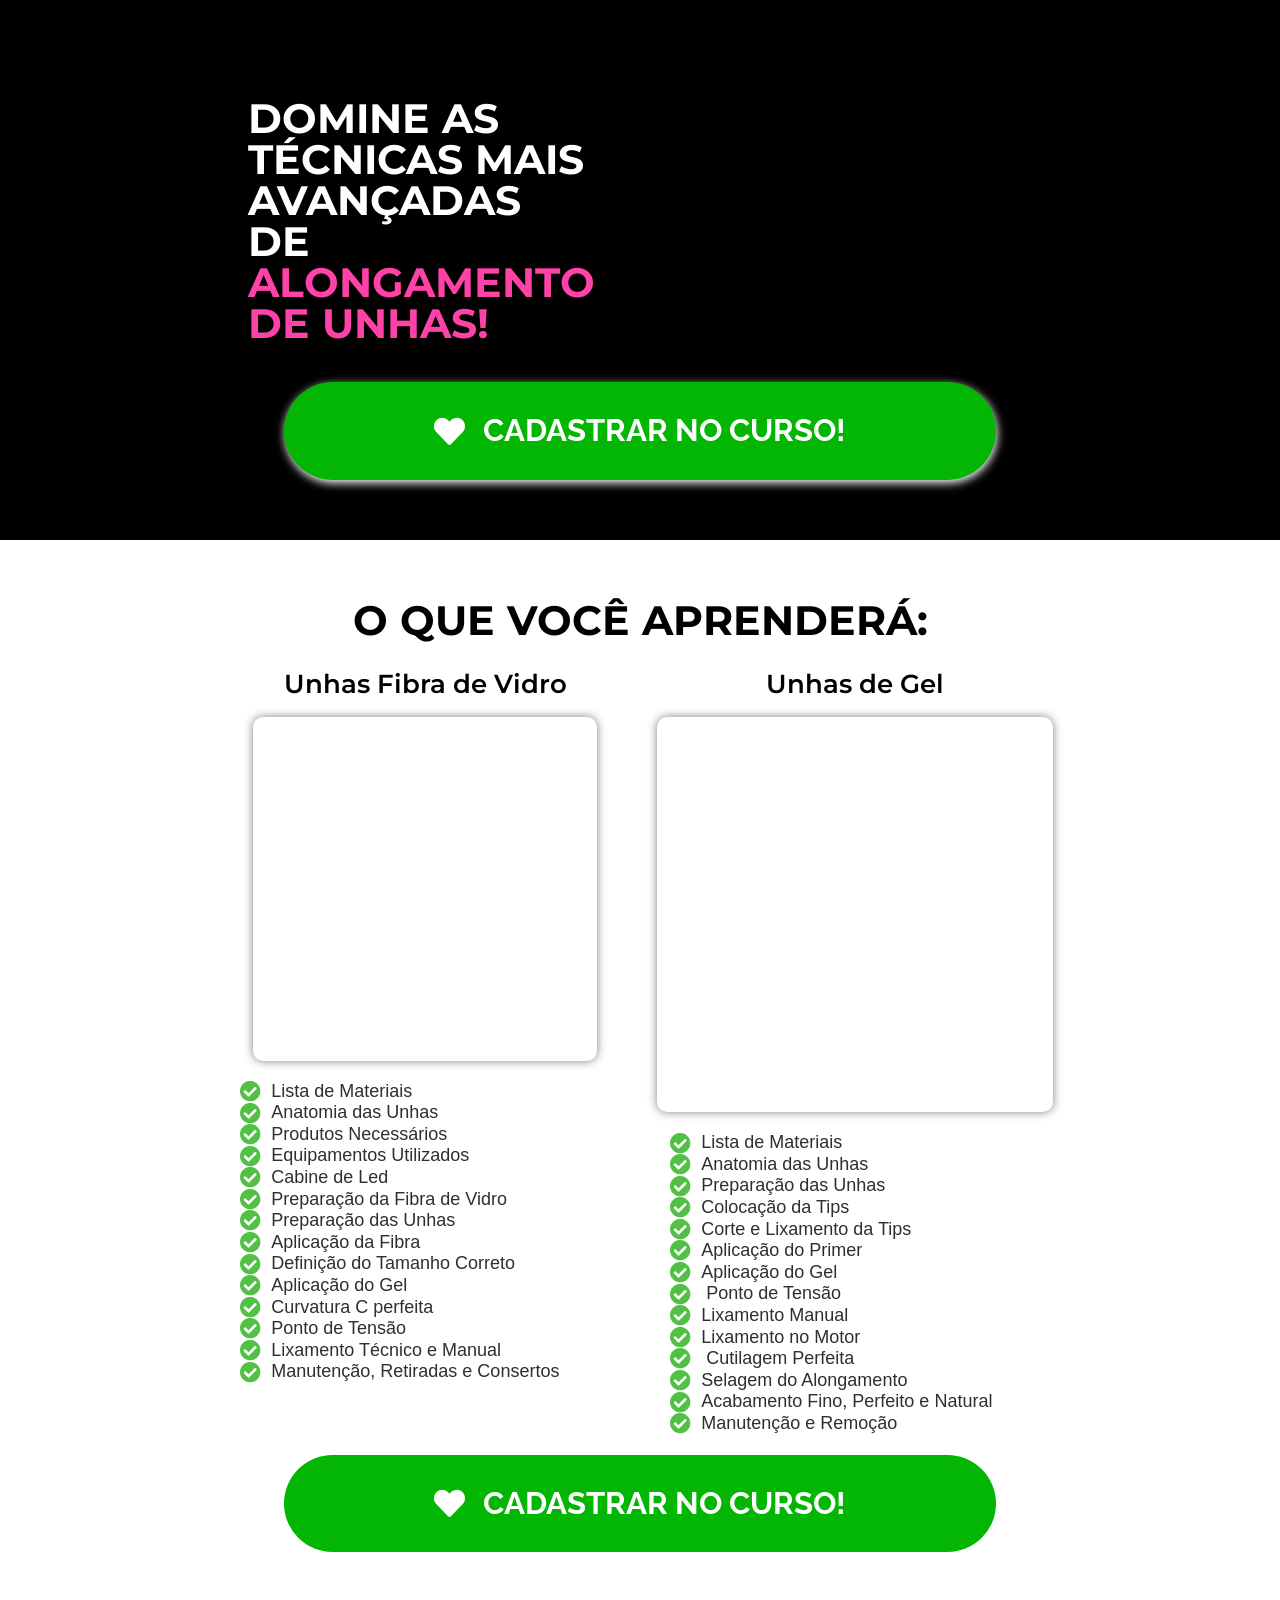
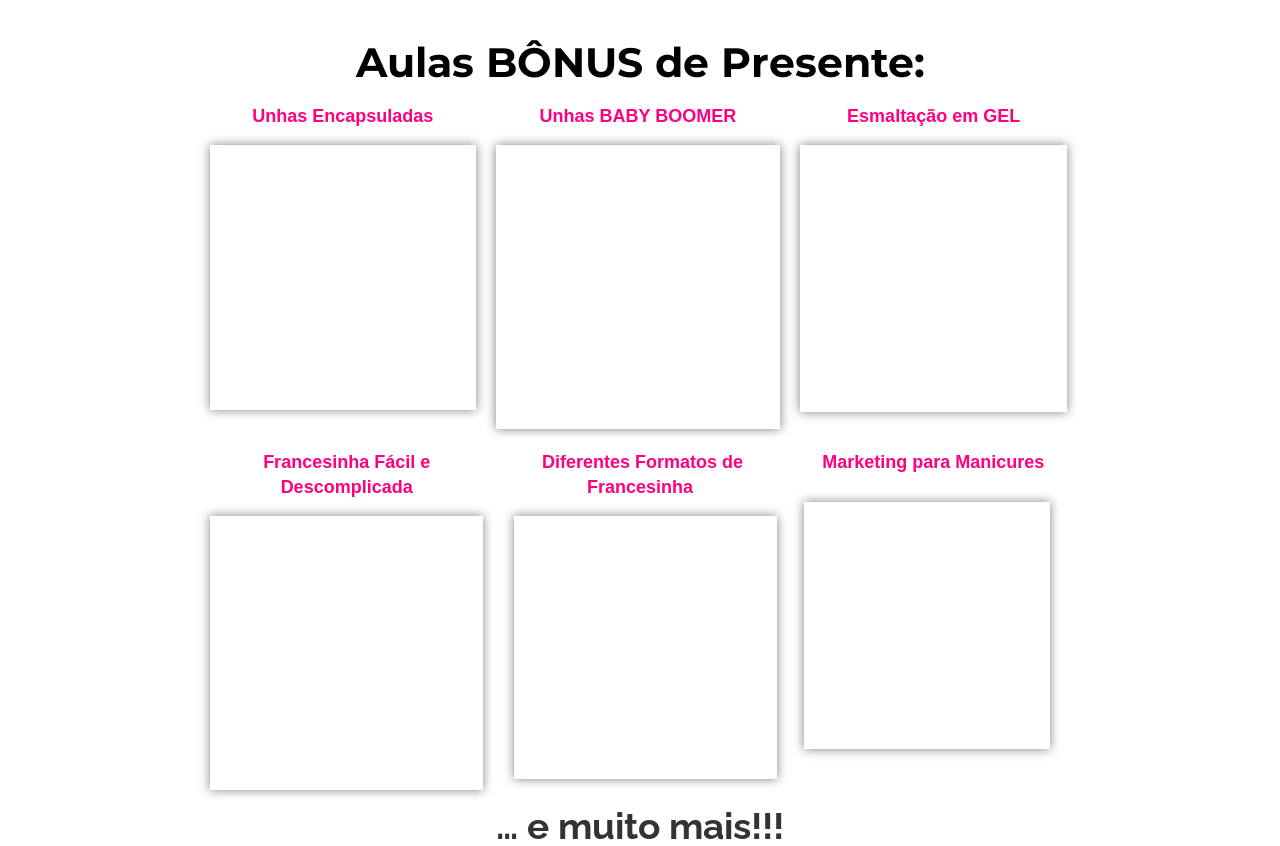
==== cursos/alongamento-combo/index.html @ f4fbb6a3 "js" ====
<!DOCTYPE html>
<html lang="pt-BR">

<!-- Mirrored from www.cursomanicure.com/alongamento-combo/?ref=H105423369K by HTTrack Website Copier/3.x [XR&CO'2014], Fri, 17 Apr 2026 16:38:50 GMT -->
<!-- Added by HTTrack --><meta http-equiv="content-type" content="text/html;charset=UTF-8" /><!-- /Added by HTTrack -->
<head>
<!-- Google tag (gtag.js) -->
<script async src="https://www.googletagmanager.com/gtag/js?id=G-93GPWY04SW"></script>
<script>
  window.dataLayer = window.dataLayer || [];
  function gtag(){dataLayer.push(arguments);}
  gtag('js', new Date());

  gtag('config', 'G-93GPWY04SW');
</script>

	<meta charset="UTF-8">
		<meta name='robots' content='index, follow, max-image-preview:large, max-snippet:-1, max-video-preview:-1' />
<meta name="viewport" content="width=device-width, initial-scale=1">
<meta name="generator" content="Total WordPress Theme 4.4.1" />
<meta http-equiv="X-UA-Compatible" content="IE=edge" />

	<!-- This site is optimized with the Yoast SEO plugin v26.6 - https://yoast.com/wordpress/plugins/seo/ -->
	<title>COMBO de Alongamentos [Gel + Fibra de Vidro]</title>
	<meta name="description" content="Aprenda como fazer alongamento de unhas em fibra de vidro e gel moldado passo a passo + bônus especiais. Curso com vagas!" />
	<link rel="canonical" href="index.html" />
	<meta property="og:locale" content="pt_BR" />
	<meta property="og:type" content="article" />
	<meta property="og:title" content="COMBO de Alongamentos [Gel + Fibra de Vidro]" />
	<meta property="og:description" content="Aprenda como fazer alongamento de unhas em fibra de vidro e gel moldado passo a passo + bônus especiais. Curso com vagas!" />
	<meta property="og:url" content="index.html" />
	<meta property="og:site_name" content="Curso Manicure" />
	<meta property="article:modified_time" content="2024-07-18T12:27:25+00:00" />
	<meta property="og:image" content="../wp-content/uploads/2024/07/melhor-alongamento-unhas-vidro.jpg" />
	<meta name="twitter:card" content="summary_large_image" />
	<meta name="twitter:label1" content="Est. tempo de leitura" />
	<meta name="twitter:data1" content="3 minutos" />
	<script type="application/ld+json" class="yoast-schema-graph">{"@context":"https://schema.org","@graph":[{"@type":"WebPage","@id":"https://www.cursomanicure.com/alongamento-combo/","url":"https://www.cursomanicure.com/alongamento-combo/","name":"COMBO de Alongamentos [Gel + Fibra de Vidro]","isPartOf":{"@id":"https://www.cursomanicure.com/#website"},"primaryImageOfPage":{"@id":"https://www.cursomanicure.com/alongamento-combo/#primaryimage"},"image":{"@id":"https://www.cursomanicure.com/alongamento-combo/#primaryimage"},"thumbnailUrl":"https:////www.cursomanicure.com/wp-content/uploads/2024/07/melhor-alongamento-unhas-vidro.jpg","datePublished":"2024-07-18T11:53:16+00:00","dateModified":"2024-07-18T12:27:25+00:00","description":"Aprenda como fazer alongamento de unhas em fibra de vidro e gel moldado passo a passo + bônus especiais. Curso com vagas!","breadcrumb":{"@id":"https://www.cursomanicure.com/alongamento-combo/#breadcrumb"},"inLanguage":"pt-BR","potentialAction":[{"@type":"ReadAction","target":["https://www.cursomanicure.com/alongamento-combo/"]}]},{"@type":"ImageObject","inLanguage":"pt-BR","@id":"https://www.cursomanicure.com/alongamento-combo/#primaryimage","url":"https://www.cursomanicure.com/wp-content/uploads/2024/07/melhor-alongamento-unhas-vidro.jpg","contentUrl":"https://www.cursomanicure.com/wp-content/uploads/2024/07/melhor-alongamento-unhas-vidro.jpg","width":618,"height":400},{"@type":"BreadcrumbList","@id":"https://www.cursomanicure.com/alongamento-combo/#breadcrumb","itemListElement":[{"@type":"ListItem","position":1,"name":"Início","item":"https://www.cursomanicure.com/"},{"@type":"ListItem","position":2,"name":"ALONGAMENTO-COMBO"}]},{"@type":"WebSite","@id":"https://www.cursomanicure.com/#website","url":"https://www.cursomanicure.com/","name":"Curso Manicure","description":"Melhor curso de manicure e pedicure","potentialAction":[{"@type":"SearchAction","target":{"@type":"EntryPoint","urlTemplate":"https://www.cursomanicure.com/?s={search_term_string}"},"query-input":{"@type":"PropertyValueSpecification","valueRequired":true,"valueName":"search_term_string"}}],"inLanguage":"pt-BR"}]}</script>
	<!-- / Yoast SEO plugin. -->


<link rel='dns-prefetch' href='https:////fonts.googleapis.com/' />
<link rel='dns-prefetch' href='https:////use.fontawesome.com/' />
<link rel="alternate" type="application/rss+xml" title="Feed para Curso Manicure &raquo;" href="https://www.cursomanicure.com/feed/" />
<link rel="alternate" type="application/rss+xml" title="Feed de comentários para Curso Manicure &raquo;" href="https://www.cursomanicure.com/comments/feed/" />
<link rel="alternate" title="oEmbed (JSON)" type="application/json+oembed" href="https://www.cursomanicure.com/wp-json/oembed/1.0/embed?url=https%3A%2F%2Fwww.cursomanicure.com%2Falongamento-combo%2F" />
<link rel="alternate" title="oEmbed (XML)" type="text/xml+oembed" href="https://www.cursomanicure.com/wp-json/oembed/1.0/embed?url=https%3A%2F%2Fwww.cursomanicure.com%2Falongamento-combo%2F&amp;format=xml" />
<style id='wp-img-auto-sizes-contain-inline-css' type='text/css'>
img:is([sizes=auto i],[sizes^="auto," i]){contain-intrinsic-size:3000px 1500px}
/*# sourceURL=wp-img-auto-sizes-contain-inline-css */
</style>
<link rel='stylesheet' id='js_composer_front-css' href='../wp-content/plugins/js_composer/assets/css/js_composer.min7661.css?ver=5.4.2' type='text/css' media='all' />
<style id='classic-theme-styles-inline-css' type='text/css'>
/*! This file is auto-generated */
.wp-block-button__link{color:#fff;background-color:#32373c;border-radius:9999px;box-shadow:none;text-decoration:none;padding:calc(.667em + 2px) calc(1.333em + 2px);font-size:1.125em}.wp-block-file__button{background:#32373c;color:#fff;text-decoration:none}
/*# sourceURL=/wp-includes/css/classic-themes.min.css */
</style>
<style id='global-styles-inline-css' type='text/css'>
:root{--wp--preset--aspect-ratio--square: 1;--wp--preset--aspect-ratio--4-3: 4/3;--wp--preset--aspect-ratio--3-4: 3/4;--wp--preset--aspect-ratio--3-2: 3/2;--wp--preset--aspect-ratio--2-3: 2/3;--wp--preset--aspect-ratio--16-9: 16/9;--wp--preset--aspect-ratio--9-16: 9/16;--wp--preset--color--black: #000000;--wp--preset--color--cyan-bluish-gray: #abb8c3;--wp--preset--color--white: #ffffff;--wp--preset--color--pale-pink: #f78da7;--wp--preset--color--vivid-red: #cf2e2e;--wp--preset--color--luminous-vivid-orange: #ff6900;--wp--preset--color--luminous-vivid-amber: #fcb900;--wp--preset--color--light-green-cyan: #7bdcb5;--wp--preset--color--vivid-green-cyan: #00d084;--wp--preset--color--pale-cyan-blue: #8ed1fc;--wp--preset--color--vivid-cyan-blue: #0693e3;--wp--preset--color--vivid-purple: #9b51e0;--wp--preset--gradient--vivid-cyan-blue-to-vivid-purple: linear-gradient(135deg,rgb(6,147,227) 0%,rgb(155,81,224) 100%);--wp--preset--gradient--light-green-cyan-to-vivid-green-cyan: linear-gradient(135deg,rgb(122,220,180) 0%,rgb(0,208,130) 100%);--wp--preset--gradient--luminous-vivid-amber-to-luminous-vivid-orange: linear-gradient(135deg,rgb(252,185,0) 0%,rgb(255,105,0) 100%);--wp--preset--gradient--luminous-vivid-orange-to-vivid-red: linear-gradient(135deg,rgb(255,105,0) 0%,rgb(207,46,46) 100%);--wp--preset--gradient--very-light-gray-to-cyan-bluish-gray: linear-gradient(135deg,rgb(238,238,238) 0%,rgb(169,184,195) 100%);--wp--preset--gradient--cool-to-warm-spectrum: linear-gradient(135deg,rgb(74,234,220) 0%,rgb(151,120,209) 20%,rgb(207,42,186) 40%,rgb(238,44,130) 60%,rgb(251,105,98) 80%,rgb(254,248,76) 100%);--wp--preset--gradient--blush-light-purple: linear-gradient(135deg,rgb(255,206,236) 0%,rgb(152,150,240) 100%);--wp--preset--gradient--blush-bordeaux: linear-gradient(135deg,rgb(254,205,165) 0%,rgb(254,45,45) 50%,rgb(107,0,62) 100%);--wp--preset--gradient--luminous-dusk: linear-gradient(135deg,rgb(255,203,112) 0%,rgb(199,81,192) 50%,rgb(65,88,208) 100%);--wp--preset--gradient--pale-ocean: linear-gradient(135deg,rgb(255,245,203) 0%,rgb(182,227,212) 50%,rgb(51,167,181) 100%);--wp--preset--gradient--electric-grass: linear-gradient(135deg,rgb(202,248,128) 0%,rgb(113,206,126) 100%);--wp--preset--gradient--midnight: linear-gradient(135deg,rgb(2,3,129) 0%,rgb(40,116,252) 100%);--wp--preset--font-size--small: 13px;--wp--preset--font-size--medium: 20px;--wp--preset--font-size--large: 36px;--wp--preset--font-size--x-large: 42px;--wp--preset--spacing--20: 0.44rem;--wp--preset--spacing--30: 0.67rem;--wp--preset--spacing--40: 1rem;--wp--preset--spacing--50: 1.5rem;--wp--preset--spacing--60: 2.25rem;--wp--preset--spacing--70: 3.38rem;--wp--preset--spacing--80: 5.06rem;--wp--preset--shadow--natural: 6px 6px 9px rgba(0, 0, 0, 0.2);--wp--preset--shadow--deep: 12px 12px 50px rgba(0, 0, 0, 0.4);--wp--preset--shadow--sharp: 6px 6px 0px rgba(0, 0, 0, 0.2);--wp--preset--shadow--outlined: 6px 6px 0px -3px rgb(255, 255, 255), 6px 6px rgb(0, 0, 0);--wp--preset--shadow--crisp: 6px 6px 0px rgb(0, 0, 0);}:where(.is-layout-flex){gap: 0.5em;}:where(.is-layout-grid){gap: 0.5em;}body .is-layout-flex{display: flex;}.is-layout-flex{flex-wrap: wrap;align-items: center;}.is-layout-flex > :is(*, div){margin: 0;}body .is-layout-grid{display: grid;}.is-layout-grid > :is(*, div){margin: 0;}:where(.wp-block-columns.is-layout-flex){gap: 2em;}:where(.wp-block-columns.is-layout-grid){gap: 2em;}:where(.wp-block-post-template.is-layout-flex){gap: 1.25em;}:where(.wp-block-post-template.is-layout-grid){gap: 1.25em;}.has-black-color{color: var(--wp--preset--color--black) !important;}.has-cyan-bluish-gray-color{color: var(--wp--preset--color--cyan-bluish-gray) !important;}.has-white-color{color: var(--wp--preset--color--white) !important;}.has-pale-pink-color{color: var(--wp--preset--color--pale-pink) !important;}.has-vivid-red-color{color: var(--wp--preset--color--vivid-red) !important;}.has-luminous-vivid-orange-color{color: var(--wp--preset--color--luminous-vivid-orange) !important;}.has-luminous-vivid-amber-color{color: var(--wp--preset--color--luminous-vivid-amber) !important;}.has-light-green-cyan-color{color: var(--wp--preset--color--light-green-cyan) !important;}.has-vivid-green-cyan-color{color: var(--wp--preset--color--vivid-green-cyan) !important;}.has-pale-cyan-blue-color{color: var(--wp--preset--color--pale-cyan-blue) !important;}.has-vivid-cyan-blue-color{color: var(--wp--preset--color--vivid-cyan-blue) !important;}.has-vivid-purple-color{color: var(--wp--preset--color--vivid-purple) !important;}.has-black-background-color{background-color: var(--wp--preset--color--black) !important;}.has-cyan-bluish-gray-background-color{background-color: var(--wp--preset--color--cyan-bluish-gray) !important;}.has-white-background-color{background-color: var(--wp--preset--color--white) !important;}.has-pale-pink-background-color{background-color: var(--wp--preset--color--pale-pink) !important;}.has-vivid-red-background-color{background-color: var(--wp--preset--color--vivid-red) !important;}.has-luminous-vivid-orange-background-color{background-color: var(--wp--preset--color--luminous-vivid-orange) !important;}.has-luminous-vivid-amber-background-color{background-color: var(--wp--preset--color--luminous-vivid-amber) !important;}.has-light-green-cyan-background-color{background-color: var(--wp--preset--color--light-green-cyan) !important;}.has-vivid-green-cyan-background-color{background-color: var(--wp--preset--color--vivid-green-cyan) !important;}.has-pale-cyan-blue-background-color{background-color: var(--wp--preset--color--pale-cyan-blue) !important;}.has-vivid-cyan-blue-background-color{background-color: var(--wp--preset--color--vivid-cyan-blue) !important;}.has-vivid-purple-background-color{background-color: var(--wp--preset--color--vivid-purple) !important;}.has-black-border-color{border-color: var(--wp--preset--color--black) !important;}.has-cyan-bluish-gray-border-color{border-color: var(--wp--preset--color--cyan-bluish-gray) !important;}.has-white-border-color{border-color: var(--wp--preset--color--white) !important;}.has-pale-pink-border-color{border-color: var(--wp--preset--color--pale-pink) !important;}.has-vivid-red-border-color{border-color: var(--wp--preset--color--vivid-red) !important;}.has-luminous-vivid-orange-border-color{border-color: var(--wp--preset--color--luminous-vivid-orange) !important;}.has-luminous-vivid-amber-border-color{border-color: var(--wp--preset--color--luminous-vivid-amber) !important;}.has-light-green-cyan-border-color{border-color: var(--wp--preset--color--light-green-cyan) !important;}.has-vivid-green-cyan-border-color{border-color: var(--wp--preset--color--vivid-green-cyan) !important;}.has-pale-cyan-blue-border-color{border-color: var(--wp--preset--color--pale-cyan-blue) !important;}.has-vivid-cyan-blue-border-color{border-color: var(--wp--preset--color--vivid-cyan-blue) !important;}.has-vivid-purple-border-color{border-color: var(--wp--preset--color--vivid-purple) !important;}.has-vivid-cyan-blue-to-vivid-purple-gradient-background{background: var(--wp--preset--gradient--vivid-cyan-blue-to-vivid-purple) !important;}.has-light-green-cyan-to-vivid-green-cyan-gradient-background{background: var(--wp--preset--gradient--light-green-cyan-to-vivid-green-cyan) !important;}.has-luminous-vivid-amber-to-luminous-vivid-orange-gradient-background{background: var(--wp--preset--gradient--luminous-vivid-amber-to-luminous-vivid-orange) !important;}.has-luminous-vivid-orange-to-vivid-red-gradient-background{background: var(--wp--preset--gradient--luminous-vivid-orange-to-vivid-red) !important;}.has-very-light-gray-to-cyan-bluish-gray-gradient-background{background: var(--wp--preset--gradient--very-light-gray-to-cyan-bluish-gray) !important;}.has-cool-to-warm-spectrum-gradient-background{background: var(--wp--preset--gradient--cool-to-warm-spectrum) !important;}.has-blush-light-purple-gradient-background{background: var(--wp--preset--gradient--blush-light-purple) !important;}.has-blush-bordeaux-gradient-background{background: var(--wp--preset--gradient--blush-bordeaux) !important;}.has-luminous-dusk-gradient-background{background: var(--wp--preset--gradient--luminous-dusk) !important;}.has-pale-ocean-gradient-background{background: var(--wp--preset--gradient--pale-ocean) !important;}.has-electric-grass-gradient-background{background: var(--wp--preset--gradient--electric-grass) !important;}.has-midnight-gradient-background{background: var(--wp--preset--gradient--midnight) !important;}.has-small-font-size{font-size: var(--wp--preset--font-size--small) !important;}.has-medium-font-size{font-size: var(--wp--preset--font-size--medium) !important;}.has-large-font-size{font-size: var(--wp--preset--font-size--large) !important;}.has-x-large-font-size{font-size: var(--wp--preset--font-size--x-large) !important;}
:where(.wp-block-post-template.is-layout-flex){gap: 1.25em;}:where(.wp-block-post-template.is-layout-grid){gap: 1.25em;}
:where(.wp-block-term-template.is-layout-flex){gap: 1.25em;}:where(.wp-block-term-template.is-layout-grid){gap: 1.25em;}
:where(.wp-block-columns.is-layout-flex){gap: 2em;}:where(.wp-block-columns.is-layout-grid){gap: 2em;}
:root :where(.wp-block-pullquote){font-size: 1.5em;line-height: 1.6;}
/*# sourceURL=global-styles-inline-css */
</style>
<link rel='stylesheet' id='wpex-style-css' href='../wp-content/themes/Total/stylea94e.css?ver=4.4.1' type='text/css' media='all' />
<link rel='stylesheet' id='wpex-google-font-open-sans-css' href='https:////fonts.googleapis.com/css?family=Open+Sans%3A100%2C200%2C300%2C400%2C500%2C600%2C700%2C800%2C900%2C100i%2C200i%2C300i%2C400i%2C500i%2C600i%2C700i%2C800i%2C900i&amp;subset=latin&amp;ver=6.9.4' type='text/css' media='all' />
<link rel='stylesheet' id='wpex-google-font-raleway-css' href='https:////fonts.googleapis.com/css?family=Raleway%3A100%2C200%2C300%2C400%2C500%2C600%2C700%2C800%2C900%2C100i%2C200i%2C300i%2C400i%2C500i%2C600i%2C700i%2C800i%2C900i&amp;subset=latin&amp;ver=6.9.4' type='text/css' media='all' />
<link rel='stylesheet' id='wpex-google-font-montserrat-css' href='https:////fonts.googleapis.com/css?family=Montserrat%3A100%2C200%2C300%2C400%2C500%2C600%2C700%2C800%2C900%2C100i%2C200i%2C300i%2C400i%2C500i%2C600i%2C700i%2C800i%2C900i&amp;subset=latin&amp;ver=6.9.4' type='text/css' media='all' />
<link rel='stylesheet' id='wpex-visual-composer-css' href='../wp-content/themes/Total/assets/css/wpex-visual-composera94e.css?ver=4.4.1' type='text/css' media='all' />
<link rel='stylesheet' id='wpex-visual-composer-extend-css' href='../wp-content/themes/Total/assets/css/wpex-visual-composer-extenda94e.css?ver=4.4.1' type='text/css' media='all' />
<link rel='stylesheet' id='elementor-icons-css' href='../wp-content/plugins/elementor/assets/lib/eicons/css/elementor-icons.min5e22.css?ver=5.45.0' type='text/css' media='all' />
<link rel='stylesheet' id='elementor-frontend-css' href='../wp-content/plugins/elementor/assets/css/frontend.min1504.css?ver=3.34.1' type='text/css' media='all' />
<style id='elementor-frontend-inline-css' type='text/css'>
@-webkit-keyframes ha_fadeIn{0%{opacity:0}to{opacity:1}}@keyframes ha_fadeIn{0%{opacity:0}to{opacity:1}}@-webkit-keyframes ha_zoomIn{0%{opacity:0;-webkit-transform:scale3d(.3,.3,.3);transform:scale3d(.3,.3,.3)}50%{opacity:1}}@keyframes ha_zoomIn{0%{opacity:0;-webkit-transform:scale3d(.3,.3,.3);transform:scale3d(.3,.3,.3)}50%{opacity:1}}@-webkit-keyframes ha_rollIn{0%{opacity:0;-webkit-transform:translate3d(-100%,0,0) rotate3d(0,0,1,-120deg);transform:translate3d(-100%,0,0) rotate3d(0,0,1,-120deg)}to{opacity:1}}@keyframes ha_rollIn{0%{opacity:0;-webkit-transform:translate3d(-100%,0,0) rotate3d(0,0,1,-120deg);transform:translate3d(-100%,0,0) rotate3d(0,0,1,-120deg)}to{opacity:1}}@-webkit-keyframes ha_bounce{0%,20%,53%,to{-webkit-animation-timing-function:cubic-bezier(.215,.61,.355,1);animation-timing-function:cubic-bezier(.215,.61,.355,1)}40%,43%{-webkit-transform:translate3d(0,-30px,0) scaleY(1.1);transform:translate3d(0,-30px,0) scaleY(1.1);-webkit-animation-timing-function:cubic-bezier(.755,.05,.855,.06);animation-timing-function:cubic-bezier(.755,.05,.855,.06)}70%{-webkit-transform:translate3d(0,-15px,0) scaleY(1.05);transform:translate3d(0,-15px,0) scaleY(1.05);-webkit-animation-timing-function:cubic-bezier(.755,.05,.855,.06);animation-timing-function:cubic-bezier(.755,.05,.855,.06)}80%{-webkit-transition-timing-function:cubic-bezier(.215,.61,.355,1);transition-timing-function:cubic-bezier(.215,.61,.355,1);-webkit-transform:translate3d(0,0,0) scaleY(.95);transform:translate3d(0,0,0) scaleY(.95)}90%{-webkit-transform:translate3d(0,-4px,0) scaleY(1.02);transform:translate3d(0,-4px,0) scaleY(1.02)}}@keyframes ha_bounce{0%,20%,53%,to{-webkit-animation-timing-function:cubic-bezier(.215,.61,.355,1);animation-timing-function:cubic-bezier(.215,.61,.355,1)}40%,43%{-webkit-transform:translate3d(0,-30px,0) scaleY(1.1);transform:translate3d(0,-30px,0) scaleY(1.1);-webkit-animation-timing-function:cubic-bezier(.755,.05,.855,.06);animation-timing-function:cubic-bezier(.755,.05,.855,.06)}70%{-webkit-transform:translate3d(0,-15px,0) scaleY(1.05);transform:translate3d(0,-15px,0) scaleY(1.05);-webkit-animation-timing-function:cubic-bezier(.755,.05,.855,.06);animation-timing-function:cubic-bezier(.755,.05,.855,.06)}80%{-webkit-transition-timing-function:cubic-bezier(.215,.61,.355,1);transition-timing-function:cubic-bezier(.215,.61,.355,1);-webkit-transform:translate3d(0,0,0) scaleY(.95);transform:translate3d(0,0,0) scaleY(.95)}90%{-webkit-transform:translate3d(0,-4px,0) scaleY(1.02);transform:translate3d(0,-4px,0) scaleY(1.02)}}@-webkit-keyframes ha_bounceIn{0%,20%,40%,60%,80%,to{-webkit-animation-timing-function:cubic-bezier(.215,.61,.355,1);animation-timing-function:cubic-bezier(.215,.61,.355,1)}0%{opacity:0;-webkit-transform:scale3d(.3,.3,.3);transform:scale3d(.3,.3,.3)}20%{-webkit-transform:scale3d(1.1,1.1,1.1);transform:scale3d(1.1,1.1,1.1)}40%{-webkit-transform:scale3d(.9,.9,.9);transform:scale3d(.9,.9,.9)}60%{opacity:1;-webkit-transform:scale3d(1.03,1.03,1.03);transform:scale3d(1.03,1.03,1.03)}80%{-webkit-transform:scale3d(.97,.97,.97);transform:scale3d(.97,.97,.97)}to{opacity:1}}@keyframes ha_bounceIn{0%,20%,40%,60%,80%,to{-webkit-animation-timing-function:cubic-bezier(.215,.61,.355,1);animation-timing-function:cubic-bezier(.215,.61,.355,1)}0%{opacity:0;-webkit-transform:scale3d(.3,.3,.3);transform:scale3d(.3,.3,.3)}20%{-webkit-transform:scale3d(1.1,1.1,1.1);transform:scale3d(1.1,1.1,1.1)}40%{-webkit-transform:scale3d(.9,.9,.9);transform:scale3d(.9,.9,.9)}60%{opacity:1;-webkit-transform:scale3d(1.03,1.03,1.03);transform:scale3d(1.03,1.03,1.03)}80%{-webkit-transform:scale3d(.97,.97,.97);transform:scale3d(.97,.97,.97)}to{opacity:1}}@-webkit-keyframes ha_flipInX{0%{opacity:0;-webkit-transform:perspective(400px) rotate3d(1,0,0,90deg);transform:perspective(400px) rotate3d(1,0,0,90deg);-webkit-animation-timing-function:ease-in;animation-timing-function:ease-in}40%{-webkit-transform:perspective(400px) rotate3d(1,0,0,-20deg);transform:perspective(400px) rotate3d(1,0,0,-20deg);-webkit-animation-timing-function:ease-in;animation-timing-function:ease-in}60%{opacity:1;-webkit-transform:perspective(400px) rotate3d(1,0,0,10deg);transform:perspective(400px) rotate3d(1,0,0,10deg)}80%{-webkit-transform:perspective(400px) rotate3d(1,0,0,-5deg);transform:perspective(400px) rotate3d(1,0,0,-5deg)}}@keyframes ha_flipInX{0%{opacity:0;-webkit-transform:perspective(400px) rotate3d(1,0,0,90deg);transform:perspective(400px) rotate3d(1,0,0,90deg);-webkit-animation-timing-function:ease-in;animation-timing-function:ease-in}40%{-webkit-transform:perspective(400px) rotate3d(1,0,0,-20deg);transform:perspective(400px) rotate3d(1,0,0,-20deg);-webkit-animation-timing-function:ease-in;animation-timing-function:ease-in}60%{opacity:1;-webkit-transform:perspective(400px) rotate3d(1,0,0,10deg);transform:perspective(400px) rotate3d(1,0,0,10deg)}80%{-webkit-transform:perspective(400px) rotate3d(1,0,0,-5deg);transform:perspective(400px) rotate3d(1,0,0,-5deg)}}@-webkit-keyframes ha_flipInY{0%{opacity:0;-webkit-transform:perspective(400px) rotate3d(0,1,0,90deg);transform:perspective(400px) rotate3d(0,1,0,90deg);-webkit-animation-timing-function:ease-in;animation-timing-function:ease-in}40%{-webkit-transform:perspective(400px) rotate3d(0,1,0,-20deg);transform:perspective(400px) rotate3d(0,1,0,-20deg);-webkit-animation-timing-function:ease-in;animation-timing-function:ease-in}60%{opacity:1;-webkit-transform:perspective(400px) rotate3d(0,1,0,10deg);transform:perspective(400px) rotate3d(0,1,0,10deg)}80%{-webkit-transform:perspective(400px) rotate3d(0,1,0,-5deg);transform:perspective(400px) rotate3d(0,1,0,-5deg)}}@keyframes ha_flipInY{0%{opacity:0;-webkit-transform:perspective(400px) rotate3d(0,1,0,90deg);transform:perspective(400px) rotate3d(0,1,0,90deg);-webkit-animation-timing-function:ease-in;animation-timing-function:ease-in}40%{-webkit-transform:perspective(400px) rotate3d(0,1,0,-20deg);transform:perspective(400px) rotate3d(0,1,0,-20deg);-webkit-animation-timing-function:ease-in;animation-timing-function:ease-in}60%{opacity:1;-webkit-transform:perspective(400px) rotate3d(0,1,0,10deg);transform:perspective(400px) rotate3d(0,1,0,10deg)}80%{-webkit-transform:perspective(400px) rotate3d(0,1,0,-5deg);transform:perspective(400px) rotate3d(0,1,0,-5deg)}}@-webkit-keyframes ha_swing{20%{-webkit-transform:rotate3d(0,0,1,15deg);transform:rotate3d(0,0,1,15deg)}40%{-webkit-transform:rotate3d(0,0,1,-10deg);transform:rotate3d(0,0,1,-10deg)}60%{-webkit-transform:rotate3d(0,0,1,5deg);transform:rotate3d(0,0,1,5deg)}80%{-webkit-transform:rotate3d(0,0,1,-5deg);transform:rotate3d(0,0,1,-5deg)}}@keyframes ha_swing{20%{-webkit-transform:rotate3d(0,0,1,15deg);transform:rotate3d(0,0,1,15deg)}40%{-webkit-transform:rotate3d(0,0,1,-10deg);transform:rotate3d(0,0,1,-10deg)}60%{-webkit-transform:rotate3d(0,0,1,5deg);transform:rotate3d(0,0,1,5deg)}80%{-webkit-transform:rotate3d(0,0,1,-5deg);transform:rotate3d(0,0,1,-5deg)}}@-webkit-keyframes ha_slideInDown{0%{visibility:visible;-webkit-transform:translate3d(0,-100%,0);transform:translate3d(0,-100%,0)}}@keyframes ha_slideInDown{0%{visibility:visible;-webkit-transform:translate3d(0,-100%,0);transform:translate3d(0,-100%,0)}}@-webkit-keyframes ha_slideInUp{0%{visibility:visible;-webkit-transform:translate3d(0,100%,0);transform:translate3d(0,100%,0)}}@keyframes ha_slideInUp{0%{visibility:visible;-webkit-transform:translate3d(0,100%,0);transform:translate3d(0,100%,0)}}@-webkit-keyframes ha_slideInLeft{0%{visibility:visible;-webkit-transform:translate3d(-100%,0,0);transform:translate3d(-100%,0,0)}}@keyframes ha_slideInLeft{0%{visibility:visible;-webkit-transform:translate3d(-100%,0,0);transform:translate3d(-100%,0,0)}}@-webkit-keyframes ha_slideInRight{0%{visibility:visible;-webkit-transform:translate3d(100%,0,0);transform:translate3d(100%,0,0)}}@keyframes ha_slideInRight{0%{visibility:visible;-webkit-transform:translate3d(100%,0,0);transform:translate3d(100%,0,0)}}.ha_fadeIn{-webkit-animation-name:ha_fadeIn;animation-name:ha_fadeIn}.ha_zoomIn{-webkit-animation-name:ha_zoomIn;animation-name:ha_zoomIn}.ha_rollIn{-webkit-animation-name:ha_rollIn;animation-name:ha_rollIn}.ha_bounce{-webkit-transform-origin:center bottom;-ms-transform-origin:center bottom;transform-origin:center bottom;-webkit-animation-name:ha_bounce;animation-name:ha_bounce}.ha_bounceIn{-webkit-animation-name:ha_bounceIn;animation-name:ha_bounceIn;-webkit-animation-duration:.75s;-webkit-animation-duration:calc(var(--animate-duration)*.75);animation-duration:.75s;animation-duration:calc(var(--animate-duration)*.75)}.ha_flipInX,.ha_flipInY{-webkit-animation-name:ha_flipInX;animation-name:ha_flipInX;-webkit-backface-visibility:visible!important;backface-visibility:visible!important}.ha_flipInY{-webkit-animation-name:ha_flipInY;animation-name:ha_flipInY}.ha_swing{-webkit-transform-origin:top center;-ms-transform-origin:top center;transform-origin:top center;-webkit-animation-name:ha_swing;animation-name:ha_swing}.ha_slideInDown{-webkit-animation-name:ha_slideInDown;animation-name:ha_slideInDown}.ha_slideInUp{-webkit-animation-name:ha_slideInUp;animation-name:ha_slideInUp}.ha_slideInLeft{-webkit-animation-name:ha_slideInLeft;animation-name:ha_slideInLeft}.ha_slideInRight{-webkit-animation-name:ha_slideInRight;animation-name:ha_slideInRight}.ha-css-transform-yes{-webkit-transition-duration:var(--ha-tfx-transition-duration, .2s);transition-duration:var(--ha-tfx-transition-duration, .2s);-webkit-transition-property:-webkit-transform;transition-property:transform;transition-property:transform,-webkit-transform;-webkit-transform:translate(var(--ha-tfx-translate-x, 0),var(--ha-tfx-translate-y, 0)) scale(var(--ha-tfx-scale-x, 1),var(--ha-tfx-scale-y, 1)) skew(var(--ha-tfx-skew-x, 0),var(--ha-tfx-skew-y, 0)) rotateX(var(--ha-tfx-rotate-x, 0)) rotateY(var(--ha-tfx-rotate-y, 0)) rotateZ(var(--ha-tfx-rotate-z, 0));transform:translate(var(--ha-tfx-translate-x, 0),var(--ha-tfx-translate-y, 0)) scale(var(--ha-tfx-scale-x, 1),var(--ha-tfx-scale-y, 1)) skew(var(--ha-tfx-skew-x, 0),var(--ha-tfx-skew-y, 0)) rotateX(var(--ha-tfx-rotate-x, 0)) rotateY(var(--ha-tfx-rotate-y, 0)) rotateZ(var(--ha-tfx-rotate-z, 0))}.ha-css-transform-yes:hover{-webkit-transform:translate(var(--ha-tfx-translate-x-hover, var(--ha-tfx-translate-x, 0)),var(--ha-tfx-translate-y-hover, var(--ha-tfx-translate-y, 0))) scale(var(--ha-tfx-scale-x-hover, var(--ha-tfx-scale-x, 1)),var(--ha-tfx-scale-y-hover, var(--ha-tfx-scale-y, 1))) skew(var(--ha-tfx-skew-x-hover, var(--ha-tfx-skew-x, 0)),var(--ha-tfx-skew-y-hover, var(--ha-tfx-skew-y, 0))) rotateX(var(--ha-tfx-rotate-x-hover, var(--ha-tfx-rotate-x, 0))) rotateY(var(--ha-tfx-rotate-y-hover, var(--ha-tfx-rotate-y, 0))) rotateZ(var(--ha-tfx-rotate-z-hover, var(--ha-tfx-rotate-z, 0)));transform:translate(var(--ha-tfx-translate-x-hover, var(--ha-tfx-translate-x, 0)),var(--ha-tfx-translate-y-hover, var(--ha-tfx-translate-y, 0))) scale(var(--ha-tfx-scale-x-hover, var(--ha-tfx-scale-x, 1)),var(--ha-tfx-scale-y-hover, var(--ha-tfx-scale-y, 1))) skew(var(--ha-tfx-skew-x-hover, var(--ha-tfx-skew-x, 0)),var(--ha-tfx-skew-y-hover, var(--ha-tfx-skew-y, 0))) rotateX(var(--ha-tfx-rotate-x-hover, var(--ha-tfx-rotate-x, 0))) rotateY(var(--ha-tfx-rotate-y-hover, var(--ha-tfx-rotate-y, 0))) rotateZ(var(--ha-tfx-rotate-z-hover, var(--ha-tfx-rotate-z, 0)))}.happy-addon>.elementor-widget-container{word-wrap:break-word;overflow-wrap:break-word}.happy-addon>.elementor-widget-container,.happy-addon>.elementor-widget-container *{-webkit-box-sizing:border-box;box-sizing:border-box}.happy-addon p:empty{display:none}.happy-addon .elementor-inline-editing{min-height:auto!important}.happy-addon-pro img{max-width:100%;height:auto;-o-object-fit:cover;object-fit:cover}.ha-screen-reader-text{position:absolute;overflow:hidden;clip:rect(1px,1px,1px,1px);margin:-1px;padding:0;width:1px;height:1px;border:0;word-wrap:normal!important;-webkit-clip-path:inset(50%);clip-path:inset(50%)}.ha-has-bg-overlay>.elementor-widget-container{position:relative;z-index:1}.ha-has-bg-overlay>.elementor-widget-container:before{position:absolute;top:0;left:0;z-index:-1;width:100%;height:100%;content:""}.ha-popup--is-enabled .ha-js-popup,.ha-popup--is-enabled .ha-js-popup img{cursor:-webkit-zoom-in!important;cursor:zoom-in!important}.mfp-wrap .mfp-arrow,.mfp-wrap .mfp-close{background-color:transparent}.mfp-wrap .mfp-arrow:focus,.mfp-wrap .mfp-close:focus{outline-width:thin}.ha-advanced-tooltip-enable{position:relative;cursor:pointer;--ha-tooltip-arrow-color:black;--ha-tooltip-arrow-distance:0}.ha-advanced-tooltip-enable .ha-advanced-tooltip-content{position:absolute;z-index:999;display:none;padding:5px 0;width:120px;height:auto;border-radius:6px;background-color:#000;color:#fff;text-align:center;opacity:0}.ha-advanced-tooltip-enable .ha-advanced-tooltip-content::after{position:absolute;border-width:5px;border-style:solid;content:""}.ha-advanced-tooltip-enable .ha-advanced-tooltip-content.no-arrow::after{visibility:hidden}.ha-advanced-tooltip-enable .ha-advanced-tooltip-content.show{display:inline-block;opacity:1}.ha-advanced-tooltip-enable.ha-advanced-tooltip-top .ha-advanced-tooltip-content,body[data-elementor-device-mode=tablet] .ha-advanced-tooltip-enable.ha-advanced-tooltip-tablet-top .ha-advanced-tooltip-content{top:unset;right:0;bottom:calc(101% + var(--ha-tooltip-arrow-distance));left:0;margin:0 auto}.ha-advanced-tooltip-enable.ha-advanced-tooltip-top .ha-advanced-tooltip-content::after,body[data-elementor-device-mode=tablet] .ha-advanced-tooltip-enable.ha-advanced-tooltip-tablet-top .ha-advanced-tooltip-content::after{top:100%;right:unset;bottom:unset;left:50%;border-color:var(--ha-tooltip-arrow-color) transparent transparent transparent;-webkit-transform:translateX(-50%);-ms-transform:translateX(-50%);transform:translateX(-50%)}.ha-advanced-tooltip-enable.ha-advanced-tooltip-bottom .ha-advanced-tooltip-content,body[data-elementor-device-mode=tablet] .ha-advanced-tooltip-enable.ha-advanced-tooltip-tablet-bottom .ha-advanced-tooltip-content{top:calc(101% + var(--ha-tooltip-arrow-distance));right:0;bottom:unset;left:0;margin:0 auto}.ha-advanced-tooltip-enable.ha-advanced-tooltip-bottom .ha-advanced-tooltip-content::after,body[data-elementor-device-mode=tablet] .ha-advanced-tooltip-enable.ha-advanced-tooltip-tablet-bottom .ha-advanced-tooltip-content::after{top:unset;right:unset;bottom:100%;left:50%;border-color:transparent transparent var(--ha-tooltip-arrow-color) transparent;-webkit-transform:translateX(-50%);-ms-transform:translateX(-50%);transform:translateX(-50%)}.ha-advanced-tooltip-enable.ha-advanced-tooltip-left .ha-advanced-tooltip-content,body[data-elementor-device-mode=tablet] .ha-advanced-tooltip-enable.ha-advanced-tooltip-tablet-left .ha-advanced-tooltip-content{top:50%;right:calc(101% + var(--ha-tooltip-arrow-distance));bottom:unset;left:unset;-webkit-transform:translateY(-50%);-ms-transform:translateY(-50%);transform:translateY(-50%)}.ha-advanced-tooltip-enable.ha-advanced-tooltip-left .ha-advanced-tooltip-content::after,body[data-elementor-device-mode=tablet] .ha-advanced-tooltip-enable.ha-advanced-tooltip-tablet-left .ha-advanced-tooltip-content::after{top:50%;right:unset;bottom:unset;left:100%;border-color:transparent transparent transparent var(--ha-tooltip-arrow-color);-webkit-transform:translateY(-50%);-ms-transform:translateY(-50%);transform:translateY(-50%)}.ha-advanced-tooltip-enable.ha-advanced-tooltip-right .ha-advanced-tooltip-content,body[data-elementor-device-mode=tablet] .ha-advanced-tooltip-enable.ha-advanced-tooltip-tablet-right .ha-advanced-tooltip-content{top:50%;right:unset;bottom:unset;left:calc(101% + var(--ha-tooltip-arrow-distance));-webkit-transform:translateY(-50%);-ms-transform:translateY(-50%);transform:translateY(-50%)}.ha-advanced-tooltip-enable.ha-advanced-tooltip-right .ha-advanced-tooltip-content::after,body[data-elementor-device-mode=tablet] .ha-advanced-tooltip-enable.ha-advanced-tooltip-tablet-right .ha-advanced-tooltip-content::after{top:50%;right:100%;bottom:unset;left:unset;border-color:transparent var(--ha-tooltip-arrow-color) transparent transparent;-webkit-transform:translateY(-50%);-ms-transform:translateY(-50%);transform:translateY(-50%)}body[data-elementor-device-mode=mobile] .ha-advanced-tooltip-enable.ha-advanced-tooltip-mobile-top .ha-advanced-tooltip-content{top:unset;right:0;bottom:calc(101% + var(--ha-tooltip-arrow-distance));left:0;margin:0 auto}body[data-elementor-device-mode=mobile] .ha-advanced-tooltip-enable.ha-advanced-tooltip-mobile-top .ha-advanced-tooltip-content::after{top:100%;right:unset;bottom:unset;left:50%;border-color:var(--ha-tooltip-arrow-color) transparent transparent transparent;-webkit-transform:translateX(-50%);-ms-transform:translateX(-50%);transform:translateX(-50%)}body[data-elementor-device-mode=mobile] .ha-advanced-tooltip-enable.ha-advanced-tooltip-mobile-bottom .ha-advanced-tooltip-content{top:calc(101% + var(--ha-tooltip-arrow-distance));right:0;bottom:unset;left:0;margin:0 auto}body[data-elementor-device-mode=mobile] .ha-advanced-tooltip-enable.ha-advanced-tooltip-mobile-bottom .ha-advanced-tooltip-content::after{top:unset;right:unset;bottom:100%;left:50%;border-color:transparent transparent var(--ha-tooltip-arrow-color) transparent;-webkit-transform:translateX(-50%);-ms-transform:translateX(-50%);transform:translateX(-50%)}body[data-elementor-device-mode=mobile] .ha-advanced-tooltip-enable.ha-advanced-tooltip-mobile-left .ha-advanced-tooltip-content{top:50%;right:calc(101% + var(--ha-tooltip-arrow-distance));bottom:unset;left:unset;-webkit-transform:translateY(-50%);-ms-transform:translateY(-50%);transform:translateY(-50%)}body[data-elementor-device-mode=mobile] .ha-advanced-tooltip-enable.ha-advanced-tooltip-mobile-left .ha-advanced-tooltip-content::after{top:50%;right:unset;bottom:unset;left:100%;border-color:transparent transparent transparent var(--ha-tooltip-arrow-color);-webkit-transform:translateY(-50%);-ms-transform:translateY(-50%);transform:translateY(-50%)}body[data-elementor-device-mode=mobile] .ha-advanced-tooltip-enable.ha-advanced-tooltip-mobile-right .ha-advanced-tooltip-content{top:50%;right:unset;bottom:unset;left:calc(101% + var(--ha-tooltip-arrow-distance));-webkit-transform:translateY(-50%);-ms-transform:translateY(-50%);transform:translateY(-50%)}body[data-elementor-device-mode=mobile] .ha-advanced-tooltip-enable.ha-advanced-tooltip-mobile-right .ha-advanced-tooltip-content::after{top:50%;right:100%;bottom:unset;left:unset;border-color:transparent var(--ha-tooltip-arrow-color) transparent transparent;-webkit-transform:translateY(-50%);-ms-transform:translateY(-50%);transform:translateY(-50%)}body.elementor-editor-active .happy-addon.ha-gravityforms .gform_wrapper{display:block!important}.ha-scroll-to-top-wrap.ha-scroll-to-top-hide{display:none}.ha-scroll-to-top-wrap.edit-mode,.ha-scroll-to-top-wrap.single-page-off{display:none!important}.ha-scroll-to-top-button{position:fixed;right:15px;bottom:15px;z-index:9999;display:-webkit-box;display:-webkit-flex;display:-ms-flexbox;display:flex;-webkit-box-align:center;-webkit-align-items:center;align-items:center;-ms-flex-align:center;-webkit-box-pack:center;-ms-flex-pack:center;-webkit-justify-content:center;justify-content:center;width:50px;height:50px;border-radius:50px;background-color:#5636d1;color:#fff;text-align:center;opacity:1;cursor:pointer;-webkit-transition:all .3s;transition:all .3s}.ha-scroll-to-top-button i{color:#fff;font-size:16px}.ha-scroll-to-top-button:hover{background-color:#e2498a}.ha-particle-wrapper{position:absolute;top:0;left:0;width:100%;height:100%}.ha-floating-element{position:fixed;z-index:999}.ha-floating-element-align-top-left .ha-floating-element{top:0;left:0}.ha-floating-element-align-top-right .ha-floating-element{top:0;right:0}.ha-floating-element-align-top-center .ha-floating-element{top:0;left:50%;-webkit-transform:translateX(-50%);-ms-transform:translateX(-50%);transform:translateX(-50%)}.ha-floating-element-align-middle-left .ha-floating-element{top:50%;left:0;-webkit-transform:translateY(-50%);-ms-transform:translateY(-50%);transform:translateY(-50%)}.ha-floating-element-align-middle-right .ha-floating-element{top:50%;right:0;-webkit-transform:translateY(-50%);-ms-transform:translateY(-50%);transform:translateY(-50%)}.ha-floating-element-align-bottom-left .ha-floating-element{bottom:0;left:0}.ha-floating-element-align-bottom-right .ha-floating-element{right:0;bottom:0}.ha-floating-element-align-bottom-center .ha-floating-element{bottom:0;left:50%;-webkit-transform:translateX(-50%);-ms-transform:translateX(-50%);transform:translateX(-50%)}.ha-editor-placeholder{padding:20px;border:5px double #f1f1f1;background:#f8f8f8;text-align:center;opacity:.5}.ha-editor-placeholder-title{margin-top:0;margin-bottom:8px;font-weight:700;font-size:16px}.ha-editor-placeholder-content{margin:0;font-size:12px}.ha-p-relative{position:relative}.ha-p-absolute{position:absolute}.ha-p-fixed{position:fixed}.ha-w-1{width:1%}.ha-h-1{height:1%}.ha-w-2{width:2%}.ha-h-2{height:2%}.ha-w-3{width:3%}.ha-h-3{height:3%}.ha-w-4{width:4%}.ha-h-4{height:4%}.ha-w-5{width:5%}.ha-h-5{height:5%}.ha-w-6{width:6%}.ha-h-6{height:6%}.ha-w-7{width:7%}.ha-h-7{height:7%}.ha-w-8{width:8%}.ha-h-8{height:8%}.ha-w-9{width:9%}.ha-h-9{height:9%}.ha-w-10{width:10%}.ha-h-10{height:10%}.ha-w-11{width:11%}.ha-h-11{height:11%}.ha-w-12{width:12%}.ha-h-12{height:12%}.ha-w-13{width:13%}.ha-h-13{height:13%}.ha-w-14{width:14%}.ha-h-14{height:14%}.ha-w-15{width:15%}.ha-h-15{height:15%}.ha-w-16{width:16%}.ha-h-16{height:16%}.ha-w-17{width:17%}.ha-h-17{height:17%}.ha-w-18{width:18%}.ha-h-18{height:18%}.ha-w-19{width:19%}.ha-h-19{height:19%}.ha-w-20{width:20%}.ha-h-20{height:20%}.ha-w-21{width:21%}.ha-h-21{height:21%}.ha-w-22{width:22%}.ha-h-22{height:22%}.ha-w-23{width:23%}.ha-h-23{height:23%}.ha-w-24{width:24%}.ha-h-24{height:24%}.ha-w-25{width:25%}.ha-h-25{height:25%}.ha-w-26{width:26%}.ha-h-26{height:26%}.ha-w-27{width:27%}.ha-h-27{height:27%}.ha-w-28{width:28%}.ha-h-28{height:28%}.ha-w-29{width:29%}.ha-h-29{height:29%}.ha-w-30{width:30%}.ha-h-30{height:30%}.ha-w-31{width:31%}.ha-h-31{height:31%}.ha-w-32{width:32%}.ha-h-32{height:32%}.ha-w-33{width:33%}.ha-h-33{height:33%}.ha-w-34{width:34%}.ha-h-34{height:34%}.ha-w-35{width:35%}.ha-h-35{height:35%}.ha-w-36{width:36%}.ha-h-36{height:36%}.ha-w-37{width:37%}.ha-h-37{height:37%}.ha-w-38{width:38%}.ha-h-38{height:38%}.ha-w-39{width:39%}.ha-h-39{height:39%}.ha-w-40{width:40%}.ha-h-40{height:40%}.ha-w-41{width:41%}.ha-h-41{height:41%}.ha-w-42{width:42%}.ha-h-42{height:42%}.ha-w-43{width:43%}.ha-h-43{height:43%}.ha-w-44{width:44%}.ha-h-44{height:44%}.ha-w-45{width:45%}.ha-h-45{height:45%}.ha-w-46{width:46%}.ha-h-46{height:46%}.ha-w-47{width:47%}.ha-h-47{height:47%}.ha-w-48{width:48%}.ha-h-48{height:48%}.ha-w-49{width:49%}.ha-h-49{height:49%}.ha-w-50{width:50%}.ha-h-50{height:50%}.ha-w-51{width:51%}.ha-h-51{height:51%}.ha-w-52{width:52%}.ha-h-52{height:52%}.ha-w-53{width:53%}.ha-h-53{height:53%}.ha-w-54{width:54%}.ha-h-54{height:54%}.ha-w-55{width:55%}.ha-h-55{height:55%}.ha-w-56{width:56%}.ha-h-56{height:56%}.ha-w-57{width:57%}.ha-h-57{height:57%}.ha-w-58{width:58%}.ha-h-58{height:58%}.ha-w-59{width:59%}.ha-h-59{height:59%}.ha-w-60{width:60%}.ha-h-60{height:60%}.ha-w-61{width:61%}.ha-h-61{height:61%}.ha-w-62{width:62%}.ha-h-62{height:62%}.ha-w-63{width:63%}.ha-h-63{height:63%}.ha-w-64{width:64%}.ha-h-64{height:64%}.ha-w-65{width:65%}.ha-h-65{height:65%}.ha-w-66{width:66%}.ha-h-66{height:66%}.ha-w-67{width:67%}.ha-h-67{height:67%}.ha-w-68{width:68%}.ha-h-68{height:68%}.ha-w-69{width:69%}.ha-h-69{height:69%}.ha-w-70{width:70%}.ha-h-70{height:70%}.ha-w-71{width:71%}.ha-h-71{height:71%}.ha-w-72{width:72%}.ha-h-72{height:72%}.ha-w-73{width:73%}.ha-h-73{height:73%}.ha-w-74{width:74%}.ha-h-74{height:74%}.ha-w-75{width:75%}.ha-h-75{height:75%}.ha-w-76{width:76%}.ha-h-76{height:76%}.ha-w-77{width:77%}.ha-h-77{height:77%}.ha-w-78{width:78%}.ha-h-78{height:78%}.ha-w-79{width:79%}.ha-h-79{height:79%}.ha-w-80{width:80%}.ha-h-80{height:80%}.ha-w-81{width:81%}.ha-h-81{height:81%}.ha-w-82{width:82%}.ha-h-82{height:82%}.ha-w-83{width:83%}.ha-h-83{height:83%}.ha-w-84{width:84%}.ha-h-84{height:84%}.ha-w-85{width:85%}.ha-h-85{height:85%}.ha-w-86{width:86%}.ha-h-86{height:86%}.ha-w-87{width:87%}.ha-h-87{height:87%}.ha-w-88{width:88%}.ha-h-88{height:88%}.ha-w-89{width:89%}.ha-h-89{height:89%}.ha-w-90{width:90%}.ha-h-90{height:90%}.ha-w-91{width:91%}.ha-h-91{height:91%}.ha-w-92{width:92%}.ha-h-92{height:92%}.ha-w-93{width:93%}.ha-h-93{height:93%}.ha-w-94{width:94%}.ha-h-94{height:94%}.ha-w-95{width:95%}.ha-h-95{height:95%}.ha-w-96{width:96%}.ha-h-96{height:96%}.ha-w-97{width:97%}.ha-h-97{height:97%}.ha-w-98{width:98%}.ha-h-98{height:98%}.ha-w-99{width:99%}.ha-h-99{height:99%}.ha-w-100{width:100%}.ha-h-100{height:100%}.ha-flex{display:-webkit-box!important;display:-webkit-flex!important;display:-ms-flexbox!important;display:flex!important}.ha-flex-inline{display:-webkit-inline-box!important;display:-webkit-inline-flex!important;display:-ms-inline-flexbox!important;display:inline-flex!important}.ha-flex-x-start{-webkit-box-pack:start;-ms-flex-pack:start;-webkit-justify-content:flex-start;justify-content:flex-start}.ha-flex-x-end{-webkit-box-pack:end;-ms-flex-pack:end;-webkit-justify-content:flex-end;justify-content:flex-end}.ha-flex-x-between{-webkit-box-pack:justify;-ms-flex-pack:justify;-webkit-justify-content:space-between;justify-content:space-between}.ha-flex-x-around{-ms-flex-pack:distribute;-webkit-justify-content:space-around;justify-content:space-around}.ha-flex-x-even{-webkit-box-pack:space-evenly;-ms-flex-pack:space-evenly;-webkit-justify-content:space-evenly;justify-content:space-evenly}.ha-flex-x-center{-webkit-box-pack:center;-ms-flex-pack:center;-webkit-justify-content:center;justify-content:center}.ha-flex-y-top{-webkit-box-align:start;-webkit-align-items:flex-start;align-items:flex-start;-ms-flex-align:start}.ha-flex-y-center{-webkit-box-align:center;-webkit-align-items:center;align-items:center;-ms-flex-align:center}.ha-flex-y-bottom{-webkit-box-align:end;-webkit-align-items:flex-end;align-items:flex-end;-ms-flex-align:end}
/*# sourceURL=elementor-frontend-inline-css */
</style>
<link rel='stylesheet' id='elementor-post-1418-css' href='../wp-content/uploads/elementor/css/post-1418bf88.css?ver=1776245862' type='text/css' media='all' />
<link rel='stylesheet' id='elementor-pro-css' href='../wp-content/plugins/elementor-pro/assets/css/frontend.min44b4.css?ver=3.24.3' type='text/css' media='all' />
<link rel='stylesheet' id='font-awesome-5-all-css' href='../wp-content/plugins/elementor/assets/lib/font-awesome/css/all.min1504.css?ver=3.34.1' type='text/css' media='all' />
<link rel='stylesheet' id='font-awesome-4-shim-css' href='../wp-content/plugins/elementor/assets/lib/font-awesome/css/v4-shims.min1504.css?ver=3.34.1' type='text/css' media='all' />
<link rel='stylesheet' id='widget-heading-css' href='../wp-content/plugins/elementor/assets/css/widget-heading.min1504.css?ver=3.34.1' type='text/css' media='all' />
<link rel='stylesheet' id='widget-video-css' href='../wp-content/plugins/elementor/assets/css/widget-video.min1504.css?ver=3.34.1' type='text/css' media='all' />
<link rel='stylesheet' id='e-animation-grow-css' href='../wp-content/plugins/elementor/assets/lib/animations/styles/e-animation-grow.min1504.css?ver=3.34.1' type='text/css' media='all' />
<link rel='stylesheet' id='widget-image-css' href='../wp-content/plugins/elementor/assets/css/widget-image.min1504.css?ver=3.34.1' type='text/css' media='all' />
<link rel='stylesheet' id='widget-icon-list-css' href='../wp-content/plugins/elementor/assets/css/widget-icon-list.min1504.css?ver=3.34.1' type='text/css' media='all' />
<link rel='stylesheet' id='elementor-post-8895-css' href='../wp-content/uploads/elementor/css/post-88954f28.css?ver=1776245863' type='text/css' media='all' />
<link rel="stylesheet" href="https://cdnjs.cloudflare.com/ajax/libs/font-awesome/5.15.4/css/all.min.css"><link rel='stylesheet' id='wpex-responsive-css' href='../wp-content/themes/Total/assets/css/wpex-responsivea94e.css?ver=4.4.1' type='text/css' media='all' />
<link rel='stylesheet' id='happy-icons-css' href='../wp-content/plugins/happy-elementor-addons/assets/fonts/style.min6e14.css?ver=3.16.3' type='text/css' media='all' />
<link rel='stylesheet' id='elementor-gf-local-montserrat-css' href="../wp-content/uploads/elementor/google-fonts/css/montserratc419.css?ver=1746790290" type='text/css' media='all' />
<link rel='stylesheet' id='elementor-gf-inter-css' href='https://fonts.googleapis.com/css?family=Inter:100,100italic,200,200italic,300,300italic,400,400italic,500,500italic,600,600italic,700,700italic,800,800italic,900,900italic&amp;display=auto' type='text/css' media='all' />
<link rel='stylesheet' id='elementor-gf-local-raleway-css' href="../wp-content/uploads/elementor/google-fonts/css/raleway16e1.css?ver=1746790293" type='text/css' media='all' />
<link rel='stylesheet' id='elementor-gf-local-poppins-css' href="../wp-content/uploads/elementor/google-fonts/css/poppins5c4e.css?ver=1746790291" type='text/css' media='all' />
<link rel='stylesheet' id='elementor-icons-shared-0-css' href='../wp-content/plugins/elementor/assets/lib/font-awesome/css/fontawesome.min52d5.css?ver=5.15.3' type='text/css' media='all' />
<link rel='stylesheet' id='elementor-icons-fa-solid-css' href='../wp-content/plugins/elementor/assets/lib/font-awesome/css/solid.min52d5.css?ver=5.15.3' type='text/css' media='all' />
<script type="text/javascript" src="../wp-includes/js/jquery/jquery.minf43b.js?ver=3.7.1" id="jquery-core-js"></script>
<script type="text/javascript" src="../wp-includes/js/jquery/jquery-migrate.min5589.js?ver=3.4.1" id="jquery-migrate-js"></script>
<script type="text/javascript" src="../wp-content/plugins/elementor/assets/lib/font-awesome/js/v4-shims.min1504.js?ver=3.34.1" id="font-awesome-4-shim-js"></script>
<script type="text/javascript" src="../wp-content/plugins/happy-elementor-addons/assets/vendor/dom-purify/purify.min005e.js?ver=3.1.6" id="dom-purify-js"></script>
<link rel="https://api.w.org/" href="https://www.cursomanicure.com/wp-json/" /><link rel="alternate" title="JSON" type="application/json" href="https://www.cursomanicure.com/wp-json/wp/v2/pages/8895" /><link rel="EditURI" type="application/rsd+xml" title="RSD" href="https://www.cursomanicure.com/xmlrpc.php?rsd" />
<meta name="generator" content="WordPress 6.9.4" />
<link rel='shortlink' href='https://www.cursomanicure.com/?p=8895' />
<meta name="generator" content="performance-lab 4.0.0; plugins: ">

<!--BEGIN: TRACKING CODE MANAGER (v2.5.0) BY INTELLYWP.COM IN HEAD//-->
<!-- Meta Pixel Code -->
<script>
!function(f,b,e,v,n,t,s)
{if(f.fbq)return;n=f.fbq=function(){n.callMethod?
n.callMethod.apply(n,arguments):n.queue.push(arguments)};
if(!f._fbq)f._fbq=n;n.push=n;n.loaded=!0;n.version='2.0';
n.queue=[];t=b.createElement(e);t.async=!0;
t.src=v;s=b.getElementsByTagName(e)[0];
s.parentNode.insertBefore(t,s)}(window, document,'script',
'../../connect.facebook.net/en_US/fbevents.js');
fbq('init', '418261283767387');
fbq('track', 'PageView');
</script>
<noscript><img height="1" width="1" src="https://www.facebook.com/tr?id=418261283767387&amp;ev=PageView&amp;noscript=1" /></noscript>
<!-- End Meta Pixel Code -->

<!-- Meta Pixel Code -->
<script>
!function(f,b,e,v,n,t,s)
{if(f.fbq)return;n=f.fbq=function(){n.callMethod?
n.callMethod.apply(n,arguments):n.queue.push(arguments)};
if(!f._fbq)f._fbq=n;n.push=n;n.loaded=!0;n.version='2.0';
n.queue=[];t=b.createElement(e);t.async=!0;
t.src=v;s=b.getElementsByTagName(e)[0];
s.parentNode.insertBefore(t,s)}(window, document,'script',
'../../connect.facebook.net/en_US/fbevents.js');
fbq('init', '265694064763836');
fbq('track', 'PageView');
</script>
<noscript><img height="1" width="1" src="https://www.facebook.com/tr?id=265694064763836&amp;ev=PageView&amp;noscript=1" /></noscript>
<!-- End Meta Pixel Code -->
<!--END: https://wordpress.org/plugins/tracking-code-manager IN HEAD//--><meta name="generator" content="Elementor 3.34.1; features: additional_custom_breakpoints; settings: css_print_method-external, google_font-enabled, font_display-auto">
<script>
(function () {
  function addParamsToCheckoutLinks() {
    const params = new URLSearchParams(window.location.search);
    const src = params.get("src");
    const sck = params.get("sck");

    if (!src && !sck) return;

    // Pega qualquer elemento com a classe (wrapper OU link)
    const targets = document.querySelectorAll(".checkout-track");

    targets.forEach(function(el) {
      // Se o próprio elemento for <a>, usa ele. Senão, procura um <a> dentro.
      const a = (el.tagName && el.tagName.toLowerCase() === "a") ? el : el.querySelector("a");
      if (!a || !a.href) return;

      try {
        const url = new URL(a.html);

        if (src) url.searchParams.set("src", src);
        if (sck) url.searchParams.set("sck", sck);

        a.href = url.toString();
      } catch (e) {}
    });
  }

  // roda em vários momentos (Elementor às vezes injeta depois)
  document.addEventListener("DOMContentLoaded", addParamsToCheckoutLinks);
  window.addEventListener("load", addParamsToCheckoutLinks);
  setTimeout(addParamsToCheckoutLinks, 500);
  setTimeout(addParamsToCheckoutLinks, 1500);

  // Hook do Elementor (quando existir)
  document.addEventListener("elementor/frontend/init", addParamsToCheckoutLinks);
})();
</script>
<meta name="google-site-verification" content="Vv38jA6uIlmvGQZcTzB-cZSbSgLcFVE5zd-u91h2Zys" />
<meta name="generator" content="Powered by WPBakery Page Builder - drag and drop page builder for WordPress."/>
<!--[if lte IE 9]><link rel="stylesheet" type="text/css" href="https://www.cursomanicure.com/wp-content/plugins/js_composer/assets/css/vc_lte_ie9.min.css" media="screen"><![endif]--><!-- Global site tag (gtag.js) - Google Analytics -->

			<style>
				.e-con.e-parent:nth-of-type(n+4):not(.e-lazyloaded):not(.e-no-lazyload),
				.e-con.e-parent:nth-of-type(n+4):not(.e-lazyloaded):not(.e-no-lazyload) * {
					background-image: none !important;
				}
				@media screen and (max-height: 1024px) {
					.e-con.e-parent:nth-of-type(n+3):not(.e-lazyloaded):not(.e-no-lazyload),
					.e-con.e-parent:nth-of-type(n+3):not(.e-lazyloaded):not(.e-no-lazyload) * {
						background-image: none !important;
					}
				}
				@media screen and (max-height: 640px) {
					.e-con.e-parent:nth-of-type(n+2):not(.e-lazyloaded):not(.e-no-lazyload),
					.e-con.e-parent:nth-of-type(n+2):not(.e-lazyloaded):not(.e-no-lazyload) * {
						background-image: none !important;
					}
				}
			</style>
			<noscript><style type="text/css">body .wpex-vc-row-stretched, body .vc_row-o-full-height { visibility: visible; }</style></noscript>		<style type="text/css" id="wp-custom-css">
			/* Legacy tweaks*/#top-bar{min-height:0}.wpb_video_wrapper .responsive-video-wrap{margin-bottom:0}.search-entry h2{font-weight:400}.author-bio-title{font-weight:400;color:#555}.author-bio-title a{color:inherit}/* Less padding on search popup title */#searchform-overlay-title{margin-bottom:10px}/* Menu Button Color */#site-navigation-wrap li.menu-button .link-inner{background:#fda93b !important}#site-navigation-wrap li.menu-button a:hover .link-inner{background:#fd9a19 !important}/* Reset menu button for mobile */.wpex-mobile-menu li.menu-button .link-inner{background:none !important}/* Overlay Icon Color */.overlay-plus-three-hover{color:#fda93b !important}/* Center align porfolio related content */.portfolio-entry{text-align:center}/* Disable Portfolio Related Excerpt */.portfolio-entry-excerpt{display:none}		</style>
		<noscript><style type="text/css"> .wpb_animate_when_almost_visible { opacity: 1; }</style></noscript><style type="text/css" data-type="wpex-css" id="wpex-css">/*ACCENT COLOR*/.wpex-carousel-woocommerce .wpex-carousel-entry-details,a,.wpex-accent-color,#site-navigation .dropdown-menu a:hover,#site-navigation .dropdown-menu >.current-menu-item >a,#site-navigation .dropdown-menu >.current-menu-parent >a,h1 a:hover,h2 a:hover,a:hover h2,h3 a:hover,h4 a:hover,h5 a:hover,h6 a:hover,.entry-title a:hover,.modern-menu-widget a:hover,.theme-button.outline,.theme-button.clean{color:#ea79b9}.vcex-skillbar-bar,.vcex-icon-box.style-five.link-wrap:hover,.vcex-icon-box.style-four.link-wrap:hover,.vcex-recent-news-date span.month,.vcex-pricing.featured .vcex-pricing-header,.vcex-testimonials-fullslider .sp-button:hover,.vcex-testimonials-fullslider .sp-selected-button,.vcex-social-links a:hover,.vcex-testimonials-fullslider.light-skin .sp-button:hover,.vcex-testimonials-fullslider.light-skin .sp-selected-button,.vcex-divider-dots span,.vcex-testimonials-fullslider .sp-button.sp-selected-button,.vcex-testimonials-fullslider .sp-button:hover,.wpex-accent-bg,.background-highlight,input[type="submit"],.theme-button,button,.theme-button.outline:hover,.active .theme-button,.theme-button.active,#main .tagcloud a:hover,.post-tags a:hover,.wpex-carousel .owl-dot.active,.navbar-style-one .menu-button >a >span.link-inner,.wpex-carousel .owl-prev,.wpex-carousel .owl-next,body #header-two-search #header-two-search-submit,.theme-button:hover,.modern-menu-widget li.current-menu-item a,#sidebar .widget_nav_menu .current-menu-item >a,#wp-calendar caption,#site-scroll-top:hover,input[type="submit"]:hover,button:hover,.wpex-carousel .owl-prev:hover,.wpex-carousel .owl-next:hover,#site-navigation .menu-button >a >span.link-inner,#site-navigation .menu-button >a >span.link-inner:hover,.navbar-style-six .dropdown-menu >.current-menu-item >a,.navbar-style-six .dropdown-menu >.current-menu-parent >a,#wpex-sfb-l,#wpex-sfb-r,#wpex-sfb-t,#wpex-sfb-b{background-color:#ea79b9}.vcex-heading-bottom-border-w-color .vcex-heading-inner{border-bottom-color:#ea79b9}.wpb_tabs.tab-style-alternative-two .wpb_tabs_nav li.ui-tabs-active a{border-bottom-color:#ea79b9}.theme-button.outline{border-color:#ea79b9}#searchform-dropdown{border-color:#ea79b9}.toggle-bar-btn:hover{border-top-color:#ea79b9;border-right-color:#ea79b9}body #site-navigation-wrap.nav-dropdown-top-border .dropdown-menu >li >ul{border-top-color:#ea79b9}.theme-heading.border-w-color span.text{border-bottom-color:#ea79b9}/*TYPOGRAPHY*/body{font-family:"Open Sans";font-size:14px}#site-logo a.site-logo-text{font-family:"Raleway";font-weight:600;font-size:28px;letter-spacing:2.5px}#site-navigation .dropdown-menu a{font-weight:700;font-size:14px}.wpex-mobile-menu,#sidr-main{font-size:18px}.site-breadcrumbs{font-weight:600;font-size:11px;text-transform:uppercase}h1,h2,h3,h4,h5,h6,.theme-heading,.page-header-title,.heading-typography,.widget-title,.wpex-widget-recent-posts-title,.comment-reply-title,.vcex-heading,.entry-title,.sidebar-box .widget-title,.search-entry h2{font-family:"Montserrat";font-weight:400;color:#555555}/*ADVANCED STYLING CSS*/.is-sticky #site-header{border-color:transparent}/*CUSTOMIZER STYLING*/.site-breadcrumbs{color:#999999}.site-breadcrumbs .sep{color:#999999}.site-breadcrumbs a{color:#999999}.site-breadcrumbs a:hover{color:#222222}.page-header.wpex-supports-mods{padding-top:25px;padding-bottom:25px;background-color:#f2f2f2;border-top-color:#f2f2f2;border-bottom-color:#e7e7e7}.page-header.wpex-supports-mods .page-header-title{color:#555555}a,h1 a:hover,h2 a:hover,h3 a:hover,h4 a:hover,h5 a:hover,h6 a:hover,.entry-title a:hover,.woocommerce .woocommerce-error a.button,.woocommerce .woocommerce-info a.button,.woocommerce .woocommerce-message a.button{color:#3397eb}a:hover{color:#1e73be}.theme-button,input[type="submit"],button{padding:10px 20px}.theme-button,input[type="submit"],button,#site-navigation .menu-button >a >span.link-inner{background:#1787e5}.theme-button:hover,input[type="submit"]:hover,button:hover,#site-navigation .menu-button >a:hover >span.link-inner{background:#3397eb}.full-width-main-layout .container,.full-width-main-layout .vc_row-fluid.container,.boxed-main-layout #wrap{width:1040px}#top-bar-wrap{background-color:#000000;border-color:#000000;color:#999999}.wpex-top-bar-sticky{background-color:#000000}#top-bar-content strong{color:#999999}#top-bar-content a{color:#ffffff}#top-bar-social-alt a{color:#ffffff}#top-bar-content a:hover{color:#ffffff}#top-bar-social-alt a:hover{color:#ffffff}#top-bar-social a.wpex-social-btn-no-style{color:#cccccc}#top-bar-social a.wpex-social-btn-no-style:hover{color:#ffffff}#site-header{background-color:#ea79b9}#site-header-sticky-wrapper{background-color:#ea79b9}#site-header-sticky-wrapper.is-sticky #site-header{background-color:#ea79b9}.footer-has-reveal #site-header{background-color:#ea79b9}#searchform-header-replace{background-color:#ea79b9}body.wpex-has-vertical-header #site-header{background-color:#ea79b9}#site-header-inner{padding-top:22px;padding-bottom:22px}#site-header.overlay-header #site-header-inner{padding-top:22px;padding-bottom:22px}#site-logo a.site-logo-text{color:#ffffff}#site-navigation .dropdown-menu >li >a{color:#ffffff}#site-navigation .dropdown-menu >li >a:hover,#site-navigation .dropdown-menu >li.sfHover >a{color:#fda93b}#site-navigation .dropdown-menu >.current-menu-item >a,#site-navigation .dropdown-menu >.current-menu-parent >a,#site-navigation .dropdown-menu >.current-menu-item >a:hover,#site-navigation .dropdown-menu >.current-menu-parent >a:hover{color:#fda93b!important}#site-header #site-navigation .dropdown-menu ul{background-color:#000000;border-color:#000000}#site-header #site-navigation .dropdown-menu ul li{border-color:#000000}#site-header #site-navigation .dropdown-menu ul li a{border-color:#000000}#site-header #site-navigation .dropdown-menu ul >li >a{color:#aaaaaa}#site-header #site-navigation .dropdown-menu ul >li >a:hover{color:#ffffff}#mobile-menu a{font-size:14px;color:#ffffff;background:#000000;border-color:#000000}#mobile-menu a:hover{color:#ffffff;background:#000000;border-color:#000000}.mobile-toggle-nav{background:#000000}.wpex-mobile-toggle-menu-fixed_top .mobile-toggle-nav{background:#000000}.mobile-toggle-nav a{border-color:#0a0a0a;color:#a3a3a3}.wpex-mobile-toggle-menu-fixed_top .mobile-toggle-nav a{border-color:#0a0a0a;color:#a3a3a3}.mobile-toggle-nav a:hover{color:#ffffff}.wpex-mobile-toggle-menu-fixed_top .mobile-toggle-nav a:hover{color:#ffffff}#footer-inner{padding:60px 0 20px}#footer{background-color:#222222}#footer-bottom{background:#1d1d1d}.vc_column-inner{margin-bottom:40px}</style>	<meta name="viewport" content="width=device-width, initial-scale=1.0, viewport-fit=cover" />
	</head>
<body class="wp-singular page-template page-template-elementor_canvas page page-id-8895 wp-theme-Total wpex-theme wpex-responsive full-width-main-layout no-composer wpex-live-site has-sidebar content-right-sidebar has-breadcrumbs sidebar-widget-icons hasnt-overlay-header smooth-fonts wpex-mobile-toggle-menu-icon_buttons has-mobile-menu wpb-js-composer js-comp-ver-5.4.2 vc_responsive elementor-default elementor-template-canvas elementor-kit-1418 elementor-page elementor-page-8895">
			<div data-elementor-type="wp-page" data-elementor-id="8895" class="elementor elementor-8895" data-elementor-settings="{&quot;ha_cmc_init_switcher&quot;:&quot;no&quot;}" data-elementor-post-type="page">
						<section class="elementor-section elementor-top-section elementor-element elementor-element-5ae3da15 elementor-section-content-middle elementor-section-boxed elementor-section-height-default elementor-section-height-default" data-id="5ae3da15" data-element_type="section" data-settings="{&quot;background_background&quot;:&quot;classic&quot;,&quot;_ha_eqh_enable&quot;:false}">
						<div class="elementor-container elementor-column-gap-default">
					<div class="elementor-column elementor-col-50 elementor-top-column elementor-element elementor-element-43fdd8c5" data-id="43fdd8c5" data-element_type="column">
			<div class="elementor-widget-wrap elementor-element-populated">
						<div class="elementor-element elementor-element-354a0956 elementor-widget__width-initial elementor-widget elementor-widget-heading" data-id="354a0956" data-element_type="widget" data-widget_type="heading.default">
				<div class="elementor-widget-container">
					<h1 class="elementor-heading-title elementor-size-default">DOMINE AS TÉCNICAS MAIS AVANÇADAS DE <span style="color: #ff42a7">ALONGAMENTO DE UNHAS!</span></h1>				</div>
				</div>
					</div>
		</div>


				<div class="elementor-column elementor-col-50 elementor-top-column elementor-element elementor-element-67df6092" data-id="67df6092" data-element_type="column">
			<div class="elementor-widget-wrap elementor-element-populated">

						<div class="elementor-element elementor-element-235d57c3 elementor-widget elementor-widget-video" data-id="235d57c3" data-element_type="widget" data-settings="{&quot;youtube_url&quot;:&quot;https:\/\/youtu.be\/3cZojotKpSQ&quot;,&quot;video_type&quot;:&quot;youtube&quot;,&quot;controls&quot;:&quot;yes&quot;}" data-widget_type="video.default">


				<div class="elementor-widget-container">
						
<div id="vidalytics_embed_o3MVfkjtOov_zg5m" style="width: 100%; position:relative; padding-top: 56.25%;"></div>
<script type="text/javascript">
(function (v, i, d, a, l, y, t, c, s) {
    y='_'+d.toLowerCase();c=d+'L';if(!v[d]){v[d]={};}if(!v[c]){v[c]={};}if(!v[y]){v[y]={};}var vl='Loader',vli=v[y][vl],vsl=v[c][vl + 'Script'],vlf=v[c][vl + 'Loaded'],ve='Embed';
    if (!vsl){vsl=function(u,cb){
        if(t){cb();return;}s=i.createElement("script");s.type="text/javascript";s.async=1;s.src=u;
        if(s.readyState){s.onreadystatechange=function(){if(s.readyState==="loaded"||s.readyState=="complete"){s.onreadystatechange=null;vlf=1;cb();}};}else{s.onload=function(){vlf=1;cb();};}
        i.getElementsByTagName("head")[0].appendChild(s);
    };}
    vsl(l+'loader.min.js',function(){if(!vli){var vlc=v[c][vl];vli=new vlc();}vli.loadScript(l+'player.min.js',function(){var vec=v[d][ve];t=new vec();t.run(a);});});
})(window, document, 'Vidalytics', 'vidalytics_embed_o3MVfkjtOov_zg5m', 'https://fast.vidalytics.com/embeds/AwobNCBB/o3MVfkjtOov_zg5m/');
</script><br><br>





						</div>
				</div>
					</div>
		</div>
					</div>
		</section>
				<section class="elementor-section elementor-top-section elementor-element elementor-element-2682066f elementor-section-content-middle elementor-section-boxed elementor-section-height-default elementor-section-height-default" data-id="2682066f" data-element_type="section" data-settings="{&quot;background_background&quot;:&quot;classic&quot;,&quot;_ha_eqh_enable&quot;:false}">
						<div class="elementor-container elementor-column-gap-default">
					<div class="elementor-column elementor-col-100 elementor-top-column elementor-element elementor-element-4aa2aa73" data-id="4aa2aa73" data-element_type="column">
			<div class="elementor-widget-wrap elementor-element-populated">
						<div class="elementor-element elementor-element-15ebcf95 elementor-align-center elementor-widget elementor-widget-button" data-id="15ebcf95" data-element_type="widget" data-widget_type="button.default">
				<div class="elementor-widget-container">
									<div class="elementor-button-wrapper">
					<a class="elementor-button elementor-button-link elementor-size-sm elementor-animation-grow" href="https://curso-manicure-profissional.com/cursos/alongamento-combo/" target="_blank">
						<span class="elementor-button-content-wrapper">
						<span class="elementor-button-icon">
				<i aria-hidden="true" class="fas fa-heart"></i>			</span>
									<span class="elementor-button-text">CADASTRAR NO CURSO!</span>
					</span>
					</a>
				</div>
								</div>
				</div>
					</div>
		</div>
					</div>
		</section>
				<section class="elementor-section elementor-top-section elementor-element elementor-element-4b7955bd elementor-section-boxed elementor-section-height-default elementor-section-height-default" data-id="4b7955bd" data-element_type="section" data-settings="{&quot;background_background&quot;:&quot;classic&quot;,&quot;_ha_eqh_enable&quot;:false}">
						<div class="elementor-container elementor-column-gap-default">
					<div class="elementor-column elementor-col-100 elementor-top-column elementor-element elementor-element-2ea8c052" data-id="2ea8c052" data-element_type="column">
			<div class="elementor-widget-wrap elementor-element-populated">
						<div class="elementor-element elementor-element-3307f222 elementor-widget__width-initial elementor-widget elementor-widget-heading" data-id="3307f222" data-element_type="widget" data-widget_type="heading.default">
				<div class="elementor-widget-container">
					<h2 class="elementor-heading-title elementor-size-default">O QUE VOCÊ APRENDERÁ:</h2>				</div>
				</div>
				<section class="elementor-section elementor-inner-section elementor-element elementor-element-50746e78 elementor-section-boxed elementor-section-height-default elementor-section-height-default" data-id="50746e78" data-element_type="section" data-settings="{&quot;_ha_eqh_enable&quot;:false}">
						<div class="elementor-container elementor-column-gap-default">
					<div class="elementor-column elementor-col-50 elementor-inner-column elementor-element elementor-element-71392cfa" data-id="71392cfa" data-element_type="column">
			<div class="elementor-widget-wrap elementor-element-populated">
						<div class="elementor-element elementor-element-4388ca8c elementor-widget__width-initial elementor-widget elementor-widget-heading" data-id="4388ca8c" data-element_type="widget" data-widget_type="heading.default">
				<div class="elementor-widget-container">
					<h3 class="elementor-heading-title elementor-size-default">Unhas Fibra de Vidro </h3>				</div>
				</div>
				<div class="elementor-element elementor-element-5961ce4f elementor-widget__width-initial elementor-widget elementor-widget-image" data-id="5961ce4f" data-element_type="widget" data-widget_type="image.default">
				<div class="elementor-widget-container">
															<img fetchpriority="high" decoding="async" width="618" height="400" src="../wp-content/uploads/2024/07/melhor-alongamento-unhas-vidro.jpg" class="attachment-full size-full wp-image-8899" alt="melhor-alongamento-unhas-vidro.jpg" srcset="https://www.cursomanicure.com/wp-content/uploads/2024/07/melhor-alongamento-unhas-vidro.jpg 618w, https://www.cursomanicure.com/wp-content/uploads/2024/07/melhor-alongamento-unhas-vidro-300x194.jpg 300w" sizes="(max-width: 618px) 100vw, 618px" />															</div>
				</div>
				<div class="elementor-element elementor-element-54e9c874 elementor-icon-list--layout-traditional elementor-list-item-link-full_width elementor-widget elementor-widget-icon-list" data-id="54e9c874" data-element_type="widget" data-widget_type="icon-list.default">
				<div class="elementor-widget-container">
							<ul class="elementor-icon-list-items">
							<li class="elementor-icon-list-item">
											<span class="elementor-icon-list-icon">
							<i aria-hidden="true" class="fas fa-check-circle"></i>						</span>
										<span class="elementor-icon-list-text">Lista de Materiais</span>
									</li>
								<li class="elementor-icon-list-item">
											<span class="elementor-icon-list-icon">
							<i aria-hidden="true" class="fas fa-check-circle"></i>						</span>
										<span class="elementor-icon-list-text">Anatomia das Unhas</span>
									</li>
								<li class="elementor-icon-list-item">
											<span class="elementor-icon-list-icon">
							<i aria-hidden="true" class="fas fa-check-circle"></i>						</span>
										<span class="elementor-icon-list-text">Produtos Necessários</span>
									</li>
								<li class="elementor-icon-list-item">
											<span class="elementor-icon-list-icon">
							<i aria-hidden="true" class="fas fa-check-circle"></i>						</span>
										<span class="elementor-icon-list-text">Equipamentos Utilizados</span>
									</li>
								<li class="elementor-icon-list-item">
											<span class="elementor-icon-list-icon">
							<i aria-hidden="true" class="fas fa-check-circle"></i>						</span>
										<span class="elementor-icon-list-text">Cabine de Led</span>
									</li>
								<li class="elementor-icon-list-item">
											<span class="elementor-icon-list-icon">
							<i aria-hidden="true" class="fas fa-check-circle"></i>						</span>
										<span class="elementor-icon-list-text">Preparação da Fibra de Vidro</span>
									</li>
								<li class="elementor-icon-list-item">
											<span class="elementor-icon-list-icon">
							<i aria-hidden="true" class="fas fa-check-circle"></i>						</span>
										<span class="elementor-icon-list-text">Preparação das Unhas</span>
									</li>
								<li class="elementor-icon-list-item">
											<span class="elementor-icon-list-icon">
							<i aria-hidden="true" class="fas fa-check-circle"></i>						</span>
										<span class="elementor-icon-list-text">Aplicação da Fibra</span>
									</li>
								<li class="elementor-icon-list-item">
											<span class="elementor-icon-list-icon">
							<i aria-hidden="true" class="fas fa-check-circle"></i>						</span>
										<span class="elementor-icon-list-text">Definição do Tamanho Correto</span>
									</li>
								<li class="elementor-icon-list-item">
											<span class="elementor-icon-list-icon">
							<i aria-hidden="true" class="fas fa-check-circle"></i>						</span>
										<span class="elementor-icon-list-text">Aplicação do Gel</span>
									</li>
								<li class="elementor-icon-list-item">
											<span class="elementor-icon-list-icon">
							<i aria-hidden="true" class="fas fa-check-circle"></i>						</span>
										<span class="elementor-icon-list-text">Curvatura C perfeita</span>
									</li>
								<li class="elementor-icon-list-item">
											<span class="elementor-icon-list-icon">
							<i aria-hidden="true" class="fas fa-check-circle"></i>						</span>
										<span class="elementor-icon-list-text">Ponto de Tensão</span>
									</li>
								<li class="elementor-icon-list-item">
											<span class="elementor-icon-list-icon">
							<i aria-hidden="true" class="fas fa-check-circle"></i>						</span>
										<span class="elementor-icon-list-text">Lixamento Técnico e Manual</span>
									</li>
								<li class="elementor-icon-list-item">
											<span class="elementor-icon-list-icon">
							<i aria-hidden="true" class="fas fa-check-circle"></i>						</span>
										<span class="elementor-icon-list-text">Manutenção, Retiradas e Consertos</span>
									</li>
						</ul>
						</div>
				</div>
					</div>
		</div>
				<div class="elementor-column elementor-col-50 elementor-inner-column elementor-element elementor-element-30a80a7c" data-id="30a80a7c" data-element_type="column">
			<div class="elementor-widget-wrap elementor-element-populated">
						<div class="elementor-element elementor-element-aea2585 elementor-widget__width-initial elementor-widget elementor-widget-heading" data-id="aea2585" data-element_type="widget" data-widget_type="heading.default">
				<div class="elementor-widget-container">
					<h3 class="elementor-heading-title elementor-size-default">Unhas de Gel</h3>				</div>
				</div>
				<div class="elementor-element elementor-element-5f64f1c9 elementor-widget__width-initial elementor-widget elementor-widget-image" data-id="5f64f1c9" data-element_type="widget" data-widget_type="image.default">
				<div class="elementor-widget-container">
															<img decoding="async" width="1280" height="720" src="../wp-content/uploads/2024/07/maxresdefault-2-1-1.jpg" class="attachment-full size-full wp-image-8900" alt="maxresdefault-2-1-1.jpg" srcset="https://www.cursomanicure.com/wp-content/uploads/2024/07/maxresdefault-2-1-1.jpg 1280w, https://www.cursomanicure.com/wp-content/uploads/2024/07/maxresdefault-2-1-1-300x169.jpg 300w, https://www.cursomanicure.com/wp-content/uploads/2024/07/maxresdefault-2-1-1-1024x576.jpg 1024w, https://www.cursomanicure.com/wp-content/uploads/2024/07/maxresdefault-2-1-1-768x432.jpg 768w" sizes="(max-width: 1280px) 100vw, 1280px" />															</div>
				</div>
				<div class="elementor-element elementor-element-26409be9 elementor-icon-list--layout-traditional elementor-list-item-link-full_width elementor-widget elementor-widget-icon-list" data-id="26409be9" data-element_type="widget" data-widget_type="icon-list.default">
				<div class="elementor-widget-container">
							<ul class="elementor-icon-list-items">
							<li class="elementor-icon-list-item">
											<span class="elementor-icon-list-icon">
							<i aria-hidden="true" class="fas fa-check-circle"></i>						</span>
										<span class="elementor-icon-list-text">Lista de Materiais</span>
									</li>
								<li class="elementor-icon-list-item">
											<span class="elementor-icon-list-icon">
							<i aria-hidden="true" class="fas fa-check-circle"></i>						</span>
										<span class="elementor-icon-list-text">Anatomia das Unhas</span>
									</li>
								<li class="elementor-icon-list-item">
											<span class="elementor-icon-list-icon">
							<i aria-hidden="true" class="fas fa-check-circle"></i>						</span>
										<span class="elementor-icon-list-text">Preparação das Unhas</span>
									</li>
								<li class="elementor-icon-list-item">
											<span class="elementor-icon-list-icon">
							<i aria-hidden="true" class="fas fa-check-circle"></i>						</span>
										<span class="elementor-icon-list-text">Colocação da Tips</span>
									</li>
								<li class="elementor-icon-list-item">
											<span class="elementor-icon-list-icon">
							<i aria-hidden="true" class="fas fa-check-circle"></i>						</span>
										<span class="elementor-icon-list-text">Corte e Lixamento da Tips</span>
									</li>
								<li class="elementor-icon-list-item">
											<span class="elementor-icon-list-icon">
							<i aria-hidden="true" class="fas fa-check-circle"></i>						</span>
										<span class="elementor-icon-list-text">Aplicação do Primer</span>
									</li>
								<li class="elementor-icon-list-item">
											<span class="elementor-icon-list-icon">
							<i aria-hidden="true" class="fas fa-check-circle"></i>						</span>
										<span class="elementor-icon-list-text">Aplicação do Gel</span>
									</li>
								<li class="elementor-icon-list-item">
											<span class="elementor-icon-list-icon">
							<i aria-hidden="true" class="fas fa-check-circle"></i>						</span>
										<span class="elementor-icon-list-text"> Ponto de Tensão</span>
									</li>
								<li class="elementor-icon-list-item">
											<span class="elementor-icon-list-icon">
							<i aria-hidden="true" class="fas fa-check-circle"></i>						</span>
										<span class="elementor-icon-list-text">Lixamento Manual</span>
									</li>
								<li class="elementor-icon-list-item">
											<span class="elementor-icon-list-icon">
							<i aria-hidden="true" class="fas fa-check-circle"></i>						</span>
										<span class="elementor-icon-list-text">Lixamento no Motor</span>
									</li>
								<li class="elementor-icon-list-item">
											<span class="elementor-icon-list-icon">
							<i aria-hidden="true" class="fas fa-check-circle"></i>						</span>
										<span class="elementor-icon-list-text"> Cutilagem Perfeita</span>
									</li>
								<li class="elementor-icon-list-item">
											<span class="elementor-icon-list-icon">
							<i aria-hidden="true" class="fas fa-check-circle"></i>						</span>
										<span class="elementor-icon-list-text">Selagem do Alongamento</span>
									</li>
								<li class="elementor-icon-list-item">
											<span class="elementor-icon-list-icon">
							<i aria-hidden="true" class="fas fa-check-circle"></i>						</span>
										<span class="elementor-icon-list-text">Acabamento Fino, Perfeito e Natural</span>
									</li>
								<li class="elementor-icon-list-item">
											<span class="elementor-icon-list-icon">
							<i aria-hidden="true" class="fas fa-check-circle"></i>						</span>
										<span class="elementor-icon-list-text">Manutenção e Remoção</span>
									</li>
						</ul>
						</div>
				</div>
					</div>
		</div>
					</div>
		</section>
				<div class="elementor-element elementor-element-4508f5b elementor-align-center elementor-widget elementor-widget-button" data-id="4508f5b" data-element_type="widget" data-widget_type="button.default">
				<div class="elementor-widget-container">
									<div class="elementor-button-wrapper">
					<a class="elementor-button elementor-button-link elementor-size-sm elementor-animation-grow" href="https://curso-manicure-profissional.com/cursos/alongamento-combo/" target="_blank">
						<span class="elementor-button-content-wrapper">
						<span class="elementor-button-icon">
				<i aria-hidden="true" class="fas fa-heart"></i>			</span>
									<span class="elementor-button-text">CADASTRAR NO CURSO!</span>
					</span>
					</a>
				</div>
								</div>
				</div>
					</div>
		</div>
					</div>
		</section>
				<section class="elementor-section elementor-top-section elementor-element elementor-element-61e490c0 elementor-section-boxed elementor-section-height-default elementor-section-height-default" data-id="61e490c0" data-element_type="section" data-settings="{&quot;background_background&quot;:&quot;classic&quot;,&quot;_ha_eqh_enable&quot;:false}">
						<div class="elementor-container elementor-column-gap-default">
					<div class="elementor-column elementor-col-100 elementor-top-column elementor-element elementor-element-79e4a23" data-id="79e4a23" data-element_type="column">
			<div class="elementor-widget-wrap elementor-element-populated">
						<div class="elementor-element elementor-element-47a6e4b4 elementor-widget__width-initial elementor-widget elementor-widget-heading" data-id="47a6e4b4" data-element_type="widget" data-widget_type="heading.default">
				<div class="elementor-widget-container">
					<h2 class="elementor-heading-title elementor-size-default">Aulas BÔNUS de Presente:</h2>				</div>
				</div>
					</div>
		</div>
					</div>
		</section>
				<section class="elementor-section elementor-top-section elementor-element elementor-element-48f365b1 elementor-section-stretched elementor-section-boxed elementor-section-height-default elementor-section-height-default" data-id="48f365b1" data-element_type="section" data-settings="{&quot;stretch_section&quot;:&quot;section-stretched&quot;,&quot;background_background&quot;:&quot;classic&quot;,&quot;_ha_eqh_enable&quot;:false}">
						<div class="elementor-container elementor-column-gap-default">
					<div class="elementor-column elementor-col-33 elementor-top-column elementor-element elementor-element-194d9f09" data-id="194d9f09" data-element_type="column">
			<div class="elementor-widget-wrap elementor-element-populated">
						<div class="elementor-element elementor-element-4cbe95c9 elementor-widget elementor-widget-text-editor" data-id="4cbe95c9" data-element_type="widget" data-widget_type="text-editor.default">
				<div class="elementor-widget-container">
									<p style="text-align: center;"><span style="color: #ff0080;"><strong><span style="font-size: 18px;">Unhas Encapsuladas</span></strong></span></p>								</div>
				</div>
				<div class="elementor-element elementor-element-30963aaa elementor-widget elementor-widget-image" data-id="30963aaa" data-element_type="widget" data-widget_type="image.default">
				<div class="elementor-widget-container">
															<img decoding="async" width="400" height="461" src="../wp-content/uploads/2024/07/curso-unhas-encapsuladas.jpg" class="attachment-large size-large wp-image-8901" alt="curso-unhas-encapsuladas.jpg" srcset="https://www.cursomanicure.com/wp-content/uploads/2024/07/curso-unhas-encapsuladas.jpg 400w, https://www.cursomanicure.com/wp-content/uploads/2024/07/curso-unhas-encapsuladas-260x300.jpg 260w" sizes="(max-width: 400px) 100vw, 400px" />															</div>
				</div>
					</div>
		</div>
				<div class="elementor-column elementor-col-33 elementor-top-column elementor-element elementor-element-6d8d2032" data-id="6d8d2032" data-element_type="column">
			<div class="elementor-widget-wrap elementor-element-populated">
						<div class="elementor-element elementor-element-15530e0c elementor-widget elementor-widget-text-editor" data-id="15530e0c" data-element_type="widget" data-widget_type="text-editor.default">
				<div class="elementor-widget-container">
									<p style="text-align: center;"><span style="color: #ff0080;"><strong><span style="font-size: 18px;">Unhas BABY BOOMER</span></strong></span></p>								</div>
				</div>
				<div class="elementor-element elementor-element-90d781e elementor-widget elementor-widget-image" data-id="90d781e" data-element_type="widget" data-widget_type="image.default">
				<div class="elementor-widget-container">
															<img loading="lazy" decoding="async" width="400" height="422" src="../wp-content/uploads/2024/07/curso-unhas-baby-boomer.jpg" class="attachment-large size-large wp-image-8902" alt="curso-unhas-baby-boomer.jpg" srcset="https://www.cursomanicure.com/wp-content/uploads/2024/07/curso-unhas-baby-boomer.jpg 400w, https://www.cursomanicure.com/wp-content/uploads/2024/07/curso-unhas-baby-boomer-284x300.jpg 284w" sizes="(max-width: 400px) 100vw, 400px" />															</div>
				</div>
					</div>
		</div>
				<div class="elementor-column elementor-col-33 elementor-top-column elementor-element elementor-element-6d1c8b4b" data-id="6d1c8b4b" data-element_type="column">
			<div class="elementor-widget-wrap elementor-element-populated">
						<div class="elementor-element elementor-element-1b013699 elementor-widget elementor-widget-text-editor" data-id="1b013699" data-element_type="widget" data-widget_type="text-editor.default">
				<div class="elementor-widget-container">
									<p style="text-align: center;"><span style="color: #ff0080;"><strong><span style="font-size: 18px;">Esmaltação em GEL</span></strong></span></p>								</div>
				</div>
				<div class="elementor-element elementor-element-42c6f4cb elementor-widget elementor-widget-image" data-id="42c6f4cb" data-element_type="widget" data-widget_type="image.default">
				<div class="elementor-widget-container">
															<img loading="lazy" decoding="async" width="400" height="454" src="../wp-content/uploads/2024/07/curso-unhas-esmalte-gel.jpg" class="attachment-large size-large wp-image-8903" alt="curso-unhas-esmalte-gel.jpg" srcset="https://www.cursomanicure.com/wp-content/uploads/2024/07/curso-unhas-esmalte-gel.jpg 400w, https://www.cursomanicure.com/wp-content/uploads/2024/07/curso-unhas-esmalte-gel-264x300.jpg 264w" sizes="(max-width: 400px) 100vw, 400px" />															</div>
				</div>
					</div>
		</div>
					</div>
		</section>
				<section class="elementor-section elementor-top-section elementor-element elementor-element-6211b36f elementor-section-stretched elementor-section-boxed elementor-section-height-default elementor-section-height-default" data-id="6211b36f" data-element_type="section" data-settings="{&quot;stretch_section&quot;:&quot;section-stretched&quot;,&quot;background_background&quot;:&quot;classic&quot;,&quot;_ha_eqh_enable&quot;:false}">
						<div class="elementor-container elementor-column-gap-default">
					<div class="elementor-column elementor-col-33 elementor-top-column elementor-element elementor-element-2998b034" data-id="2998b034" data-element_type="column">
			<div class="elementor-widget-wrap elementor-element-populated">
						<div class="elementor-element elementor-element-61b42ea9 elementor-widget elementor-widget-text-editor" data-id="61b42ea9" data-element_type="widget" data-widget_type="text-editor.default">
				<div class="elementor-widget-container">
									<p style="text-align: center;"><span style="color: #ff0080;"><strong><span style="font-size: 18px;">Francesinha Fácil e Descomplicada</span></strong></span></p>								</div>
				</div>
				<div class="elementor-element elementor-element-40dedb14 elementor-widget elementor-widget-image" data-id="40dedb14" data-element_type="widget" data-widget_type="image.default">
				<div class="elementor-widget-container">
															<img loading="lazy" decoding="async" width="560" height="315" src="../wp-content/uploads/2024/07/franceinhas-faceis-6-1.png" class="attachment-large size-large wp-image-8904" alt="franceinhas-fáceis-6-1.png" srcset="https://www.cursomanicure.com/wp-content/uploads/2024/07/franceinhas-faceis-6-1.png 560w, https://www.cursomanicure.com/wp-content/uploads/2024/07/franceinhas-faceis-6-1-300x169.png 300w" sizes="(max-width: 560px) 100vw, 560px" />															</div>
				</div>
					</div>
		</div>
				<div class="elementor-column elementor-col-33 elementor-top-column elementor-element elementor-element-5cf212dc" data-id="5cf212dc" data-element_type="column">
			<div class="elementor-widget-wrap elementor-element-populated">
						<div class="elementor-element elementor-element-504b5717 elementor-widget elementor-widget-text-editor" data-id="504b5717" data-element_type="widget" data-widget_type="text-editor.default">
				<div class="elementor-widget-container">
									<p style="text-align: center;"><span style="color: #ff0080;"><strong><span style="font-size: 18px;"> Diferentes Formatos de Francesinha</span></strong></span></p>								</div>
				</div>
				<div class="elementor-element elementor-element-61cccf7f elementor-widget elementor-widget-image" data-id="61cccf7f" data-element_type="widget" data-widget_type="image.default">
				<div class="elementor-widget-container">
															<img loading="lazy" decoding="async" width="560" height="315" src="../wp-content/uploads/2024/07/formatos1-6-1.png" class="attachment-large size-large wp-image-8905" alt="formatos1-6-1.png" srcset="https://www.cursomanicure.com/wp-content/uploads/2024/07/formatos1-6-1.png 560w, https://www.cursomanicure.com/wp-content/uploads/2024/07/formatos1-6-1-300x169.png 300w" sizes="(max-width: 560px) 100vw, 560px" />															</div>
				</div>
					</div>
		</div>
				<div class="elementor-column elementor-col-33 elementor-top-column elementor-element elementor-element-3b5ea709" data-id="3b5ea709" data-element_type="column">
			<div class="elementor-widget-wrap elementor-element-populated">
						<div class="elementor-element elementor-element-78b85450 elementor-widget elementor-widget-text-editor" data-id="78b85450" data-element_type="widget" data-widget_type="text-editor.default">
				<div class="elementor-widget-container">
									<p style="text-align: center;"><span style="color: #ff0080;"><strong><span style="font-size: 18px;">Marketing para Manicures</span></strong></span></p>								</div>
				</div>
				<div class="elementor-element elementor-element-64ccc8d0 elementor-widget elementor-widget-image" data-id="64ccc8d0" data-element_type="widget" data-widget_type="image.default">
				<div class="elementor-widget-container">
															<img loading="lazy" decoding="async" width="307" height="205" src="../wp-content/uploads/2024/07/marketing-para-manicure.jpg" class="attachment-large size-large wp-image-8906" alt="marketing-para-manicure.jpg" srcset="https://www.cursomanicure.com/wp-content/uploads/2024/07/marketing-para-manicure.jpg 307w, https://www.cursomanicure.com/wp-content/uploads/2024/07/marketing-para-manicure-300x200.jpg 300w" sizes="(max-width: 307px) 100vw, 307px" />															</div>
				</div>
					</div>
		</div>
					</div>
		</section>
				<section class="elementor-section elementor-top-section elementor-element elementor-element-76edf721 elementor-section-stretched elementor-section-boxed elementor-section-height-default elementor-section-height-default" data-id="76edf721" data-element_type="section" data-settings="{&quot;stretch_section&quot;:&quot;section-stretched&quot;,&quot;background_background&quot;:&quot;classic&quot;,&quot;_ha_eqh_enable&quot;:false}">
						<div class="elementor-container elementor-column-gap-default">
					<div class="elementor-column elementor-col-100 elementor-top-column elementor-element elementor-element-7a958cec" data-id="7a958cec" data-element_type="column">
			<div class="elementor-widget-wrap elementor-element-populated">
						<div class="elementor-element elementor-element-a06ebfd elementor-widget elementor-widget-text-editor" data-id="a06ebfd" data-element_type="widget" data-widget_type="text-editor.default">
				<div class="elementor-widget-container">
									<p><span style="color: #333333;">&#8230; e muito mais!!!</span></p>								</div>
				</div>
				<div class="elementor-element elementor-element-f7db1dd elementor-align-center elementor-widget elementor-widget-button" data-id="f7db1dd" data-element_type="widget" data-widget_type="button.default">
				<div class="elementor-widget-container">
									<div class="elementor-button-wrapper">
					<a class="elementor-button elementor-button-link elementor-size-sm elementor-animation-grow" href="https://curso-manicure-profissional.com/cursos/alongamento-combo/" target="_blank">
						<span class="elementor-button-content-wrapper">
						<span class="elementor-button-icon">
				<i aria-hidden="true" class="fas fa-heart"></i>			</span>
									<span class="elementor-button-text">CADASTRAR NO CURSO!</span>
					</span>
					</a>
				</div>
								</div>
				</div>
					</div>
		</div>
					</div>
		</section>
				<section class="elementor-section elementor-top-section elementor-element elementor-element-1f6b6419 elementor-section-boxed elementor-section-height-default elementor-section-height-default" data-id="1f6b6419" data-element_type="section" data-settings="{&quot;background_background&quot;:&quot;classic&quot;,&quot;_ha_eqh_enable&quot;:false}">
						<div class="elementor-container elementor-column-gap-default">
					<div class="elementor-column elementor-col-100 elementor-top-column elementor-element elementor-element-8bb60ac" data-id="8bb60ac" data-element_type="column">
			<div class="elementor-widget-wrap elementor-element-populated">
						<div class="elementor-element elementor-element-54a69792 elementor-widget elementor-widget-text-editor" data-id="54a69792" data-element_type="widget" data-widget_type="text-editor.default">
				<div class="elementor-widget-container">
									<p><b>Coeditora &#8211; Ensino à distância</b></p><p><b>CNPJ: 44.215.669/0001-76</b></p>								</div>
				</div>
					</div>
		</div>
					</div>
		</section>
				</div>
		<script type="speculationrules">
{"prefetch":[{"source":"document","where":{"and":[{"href_matches":"/*"},{"not":{"href_matches":["/wp-*.php","/wp-admin/*","/wp-content/uploads/*","/wp-content/*","/wp-content/plugins/*","/wp-content/themes/Total/*","/*\\?(.+)"]}},{"not":{"selector_matches":"a[rel~=\"nofollow\"]"}},{"not":{"selector_matches":".no-prefetch, .no-prefetch a"}}]},"eagerness":"conservative"}]}
</script>
				<script>
				;
				(function($, w) {
					'use strict';
					let $window = $(w);

					$(document).ready(function() {

						let isEnable = "";
						let isEnableLazyMove = "";
						let speed = isEnableLazyMove ? '0.7' : '0.2';

						if( !isEnable ) {
							return;
						}

						if (typeof haCursor == 'undefined' || haCursor == null) {
							initiateHaCursorObject(speed);
						}

						setTimeout(function() {
							let targetCursor = $('.ha-cursor');
							if (targetCursor) {
								if (!isEnable) {
									$('body').removeClass('hm-init-default-cursor-none');
									$('.ha-cursor').addClass('ha-init-hide');
								} else {
									$('body').addClass('hm-init-default-cursor-none');
									$('.ha-cursor').removeClass('ha-init-hide');
								}
							}
						}, 500);

					});

				}(jQuery, window));
			</script>
		
					<script>
				const lazyloadRunObserver = () => {
					const lazyloadBackgrounds = document.querySelectorAll( `.e-con.e-parent:not(.e-lazyloaded)` );
					const lazyloadBackgroundObserver = new IntersectionObserver( ( entries ) => {
						entries.forEach( ( entry ) => {
							if ( entry.isIntersecting ) {
								let lazyloadBackground = entry.target;
								if( lazyloadBackground ) {
									lazyloadBackground.classList.add( 'e-lazyloaded' );
								}
								lazyloadBackgroundObserver.unobserve( entry.target );
							}
						});
					}, { rootMargin: '200px 0px 200px 0px' } );
					lazyloadBackgrounds.forEach( ( lazyloadBackground ) => {
						lazyloadBackgroundObserver.observe( lazyloadBackground );
					} );
				};
				const events = [
					'DOMContentLoaded',
					'elementor/lazyload/observe',
				];
				events.forEach( ( event ) => {
					document.addEventListener( event, lazyloadRunObserver );
				} );
			</script>
			<script type="text/javascript" id="wpex-core-js-extra">
/* <![CDATA[ */
var wpexLocalize = {"isRTL":"","mainLayout":"full-width","menuSearchStyle":"disabled","siteHeaderStyle":"one","megaMenuJS":"1","superfishDelay":"600","superfishSpeed":"fast","superfishSpeedOut":"fast","hasMobileMenu":"1","mobileMenuBreakpoint":"960","mobileMenuStyle":"toggle","mobileMenuToggleStyle":"icon_buttons","localScrollUpdateHash":"","localScrollHighlight":"1","localScrollSpeed":"1000","localScrollEasing":"easeInOutExpo","scrollTopSpeed":"1000","scrollTopOffset":"100","carouselSpeed":"150","lightboxType":"iLightbox","customSelects":".woocommerce-ordering .orderby, #dropdown_product_cat, .widget_categories select, .widget_archive select, #bbp_stick_topic_select, #bbp_topic_status_select, #bbp_destination_topic, .single-product .variations_form .variations select, .widget .dropdown_product_cat","overlaysMobileSupport":"1","responsiveDataBreakpoints":{"tl":"1024px","tp":"959px","pl":"767px","pp":"479px"},"ajaxurl":"https://www.cursomanicure.com/wp-admin/admin-ajax.php","loadMore":{"text":"Load More","loadingText":"Loading...","failedText":"Failed to load posts."},"hasStickyHeader":"1","stickyHeaderStyle":"standard","hasStickyMobileHeader":"","overlayHeaderStickyTop":"0","stickyHeaderBreakPoint":"960","animateMobileToggle":"1","mobileToggleMenuPosition":"afterheader","altercf7Prealoader":"1","iLightbox":{"auto":false,"skin":"minimal","path":"horizontal","infinite":false,"maxScale":1,"minScale":0,"width":1400,"height":"","videoWidth":1280,"videoHeight":720,"controls":{"arrows":true,"thumbnail":true,"fullscreen":true,"mousewheel":false,"slideshow":true},"slideshow":{"pauseTime":3000,"startPaused":true},"effects":{"reposition":true,"repositionSpeed":200,"switchSpeed":300,"loadedFadeSpeed":50,"fadeSpeed":500},"show":{"title":true,"speed":200},"hide":{"speed":200},"overlay":{"blur":true,"opacity":"0.9"},"social":{"start":true,"show":"mouseenter","hide":"mouseleave","buttons":false},"text":{"close":"Press Esc to close","enterFullscreen":"Enter Fullscreen (Shift+Enter)","exitFullscreen":"Exit Fullscreen (Shift+Enter)","slideShow":"Slideshow","next":"Next","previous":"Previous"},"thumbnails":{"maxWidth":120,"maxHeight":80}}};
//# sourceURL=wpex-core-js-extra
/* ]]> */
</script>
<script type="text/javascript" src="../wp-content/themes/Total/assets/js/wpex.mina94e.js?ver=4.4.1" id="wpex-core-js"></script>
<script type="text/javascript" src="../wp-content/plugins/elementor/assets/js/webpack.runtime.min1504.js?ver=3.34.1" id="elementor-webpack-runtime-js"></script>
<script type="text/javascript" src="../wp-content/plugins/elementor/assets/js/frontend-modules.min1504.js?ver=3.34.1" id="elementor-frontend-modules-js"></script>
<script type="text/javascript" src="../wp-includes/js/jquery/ui/core.minb37e.js?ver=1.13.3" id="jquery-ui-core-js"></script>
<script type="text/javascript" id="elementor-frontend-js-before">
/* <![CDATA[ */
var elementorFrontendConfig = {"environmentMode":{"edit":false,"wpPreview":false,"isScriptDebug":false},"i18n":{"shareOnFacebook":"Compartilhar no Facebook","shareOnTwitter":"Compartilhar no Twitter","pinIt":"Fixar","download":"Baixar","downloadImage":"Baixar imagem","fullscreen":"Tela cheia","zoom":"Zoom","share":"Compartilhar","playVideo":"Reproduzir v\u00eddeo","previous":"Anterior","next":"Pr\u00f3ximo","close":"Fechar","a11yCarouselPrevSlideMessage":"Slide anterior","a11yCarouselNextSlideMessage":"Pr\u00f3ximo slide","a11yCarouselFirstSlideMessage":"Este \u00e9 o primeiro slide","a11yCarouselLastSlideMessage":"Este \u00e9 o \u00faltimo slide","a11yCarouselPaginationBulletMessage":"Ir para o slide"},"is_rtl":false,"breakpoints":{"xs":0,"sm":480,"md":768,"lg":1025,"xl":1440,"xxl":1600},"responsive":{"breakpoints":{"mobile":{"label":"Dispositivos m\u00f3veis no modo retrato","value":767,"default_value":767,"direction":"max","is_enabled":true},"mobile_extra":{"label":"Dispositivos m\u00f3veis no modo paisagem","value":880,"default_value":880,"direction":"max","is_enabled":false},"tablet":{"label":"Tablet no modo retrato","value":1024,"default_value":1024,"direction":"max","is_enabled":true},"tablet_extra":{"label":"Tablet no modo paisagem","value":1200,"default_value":1200,"direction":"max","is_enabled":false},"laptop":{"label":"Notebook","value":1366,"default_value":1366,"direction":"max","is_enabled":false},"widescreen":{"label":"Tela ampla (widescreen)","value":2400,"default_value":2400,"direction":"min","is_enabled":false}},"hasCustomBreakpoints":false},"version":"3.34.1","is_static":false,"experimentalFeatures":{"additional_custom_breakpoints":true,"container":true,"theme_builder_v2":true,"nested-elements":true,"home_screen":true,"global_classes_should_enforce_capabilities":true,"e_variables":true,"cloud-library":true,"e_opt_in_v4_page":true,"e_interactions":true,"import-export-customization":true,"display-conditions":true,"form-submissions":true},"urls":{"assets":"https:\/\/www.cursomanicure.com\/wp-content\/plugins\/elementor\/assets\/","ajaxurl":"https:\/\/www.cursomanicure.com\/wp-admin\/admin-ajax.php","uploadUrl":"https:\/\/www.cursomanicure.com\/wp-content\/uploads"},"nonces":{"floatingButtonsClickTracking":"1f9f258198"},"swiperClass":"swiper","settings":{"page":{"ha_cmc_init_switcher":"no"},"editorPreferences":[]},"kit":{"active_breakpoints":["viewport_mobile","viewport_tablet"],"global_image_lightbox":"yes","lightbox_enable_counter":"yes","lightbox_enable_fullscreen":"yes","lightbox_enable_zoom":"yes","lightbox_enable_share":"yes","lightbox_title_src":"title","lightbox_description_src":"description","ha_rpb_enable":"no"},"post":{"id":8895,"title":"COMBO%20de%20Alongamentos%20%5BGel%20%2B%20Fibra%20de%20Vidro%5D","excerpt":"","featuredImage":false}};
//# sourceURL=elementor-frontend-js-before
/* ]]> */
</script>
<script type="text/javascript" src="../wp-content/plugins/elementor/assets/js/frontend.min1504.js?ver=3.34.1" id="elementor-frontend-js"></script>
<script type="text/javascript" src="../wp-content/plugins/happy-elementor-addons/assets/js/extension-reading-progress-bar.min6e14.js?ver=3.16.3" id="happy-reading-progress-bar-js"></script>
<script type="text/javascript" id="happy-elementor-addons-js-extra">
/* <![CDATA[ */
var HappyLocalize = {"ajax_url":"https://www.cursomanicure.com/wp-admin/admin-ajax.php","nonce":"72afd3b815","pdf_js_lib":"https://www.cursomanicure.com/wp-content/plugins/happy-elementor-addons/assets/vendor/pdfjs/lib"};
//# sourceURL=happy-elementor-addons-js-extra
/* ]]> */
</script>
<script type="text/javascript" src="../wp-content/plugins/happy-elementor-addons/assets/js/happy-addons.min6e14.js?ver=3.16.3" id="happy-elementor-addons-js"></script>
<script type="text/javascript" id="happy-addons-pro-js-extra">
/* <![CDATA[ */
var HappyProLocalize = {"ajax_url":"https://www.cursomanicure.com/wp-admin/admin-ajax.php","nonce":"2e89396b62"};
//# sourceURL=happy-addons-pro-js-extra
/* ]]> */
</script>
<script type="text/javascript" src="../wp-content/plugins/happy-elementor-addons-pro/assets/js/happy-addons-pro0392.js?ver=2.17.0" id="happy-addons-pro-js"></script>
<script type="text/javascript" src="../wp-content/plugins/elementor-pro/assets/js/webpack-pro.runtime.min44b4.js?ver=3.24.3" id="elementor-pro-webpack-runtime-js"></script>
<script type="text/javascript" src="../wp-includes/js/dist/hooks.minaf5f.js?ver=dd5603f07f9220ed27f1" id="wp-hooks-js"></script>
<script type="text/javascript" src="../wp-includes/js/dist/i18n.min1cde.js?ver=c26c3dc7bed366793375" id="wp-i18n-js"></script>
<script type="text/javascript" id="wp-i18n-js-after">
/* <![CDATA[ */
wp.i18n.setLocaleData( { 'text direction\u0004ltr': [ 'ltr' ] } );
//# sourceURL=wp-i18n-js-after
/* ]]> */
</script>
<script type="text/javascript" id="elementor-pro-frontend-js-before">
/* <![CDATA[ */
var ElementorProFrontendConfig = {"ajaxurl":"https:\/\/www.cursomanicure.com\/wp-admin\/admin-ajax.php","nonce":"70edf7514e","urls":{"assets":"https:\/\/www.cursomanicure.com\/wp-content\/plugins\/elementor-pro\/assets\/","rest":"https:\/\/www.cursomanicure.com\/wp-json\/"},"settings":{"lazy_load_background_images":true},"shareButtonsNetworks":{"facebook":{"title":"Facebook","has_counter":true},"twitter":{"title":"Twitter"},"linkedin":{"title":"LinkedIn","has_counter":true},"pinterest":{"title":"Pinterest","has_counter":true},"reddit":{"title":"Reddit","has_counter":true},"vk":{"title":"VK","has_counter":true},"odnoklassniki":{"title":"OK","has_counter":true},"tumblr":{"title":"Tumblr"},"digg":{"title":"Digg"},"skype":{"title":"Skype"},"stumbleupon":{"title":"StumbleUpon","has_counter":true},"mix":{"title":"Mix"},"telegram":{"title":"Telegram"},"pocket":{"title":"Pocket","has_counter":true},"xing":{"title":"XING","has_counter":true},"whatsapp":{"title":"WhatsApp"},"email":{"title":"Email"},"print":{"title":"Print"},"x-twitter":{"title":"X"},"threads":{"title":"Threads"}},"facebook_sdk":{"lang":"pt_BR","app_id":""},"lottie":{"defaultAnimationUrl":"https:\/\/www.cursomanicure.com\/wp-content\/plugins\/elementor-pro\/modules\/lottie\/assets\/animations\/default.json"}};
//# sourceURL=elementor-pro-frontend-js-before
/* ]]> */
</script>
<script type="text/javascript" src="../wp-content/plugins/elementor-pro/assets/js/frontend.min44b4.js?ver=3.24.3" id="elementor-pro-frontend-js"></script>
<script type="text/javascript" src="../wp-content/plugins/elementor-pro/assets/js/elements-handlers.min44b4.js?ver=3.24.3" id="pro-elements-handlers-js"></script>
	<script defer src="https://static.cloudflareinsights.com/beacon.min.js/v8c78df7c7c0f484497ecbca7046644da1771523124516" integrity="sha512-8DS7rgIrAmghBFwoOTujcf6D9rXvH8xm8JQ1Ja01h9QX8EzXldiszufYa4IFfKdLUKTTrnSFXLDkUEOTrZQ8Qg==" data-cf-beacon='{"version":"2024.11.0","token":"6c4561697eb34724b3d7c931989b1942","r":1,"server_timing":{"name":{"cfCacheStatus":true,"cfEdge":true,"cfExtPri":true,"cfL4":true,"cfOrigin":true,"cfSpeedBrain":true},"location_startswith":null}}' crossorigin="anonymous"></script>
<!-- Event snippet for Visualização de página (3) conversion page -->
<script>
  gtag('event', 'conversion', {
      'send_to': 'AW-16465578280/DpCLCM_1tp4cEKiSs6s9',
      'value': 1.0,
      'currency': 'BRL'
  });
</script>
</body>

<!-- Mirrored from www.cursomanicure.com/alongamento-combo/?ref=H105423369K by HTTrack Website Copier/3.x [XR&CO'2014], Fri, 17 Apr 2026 16:39:06 GMT -->
</html>
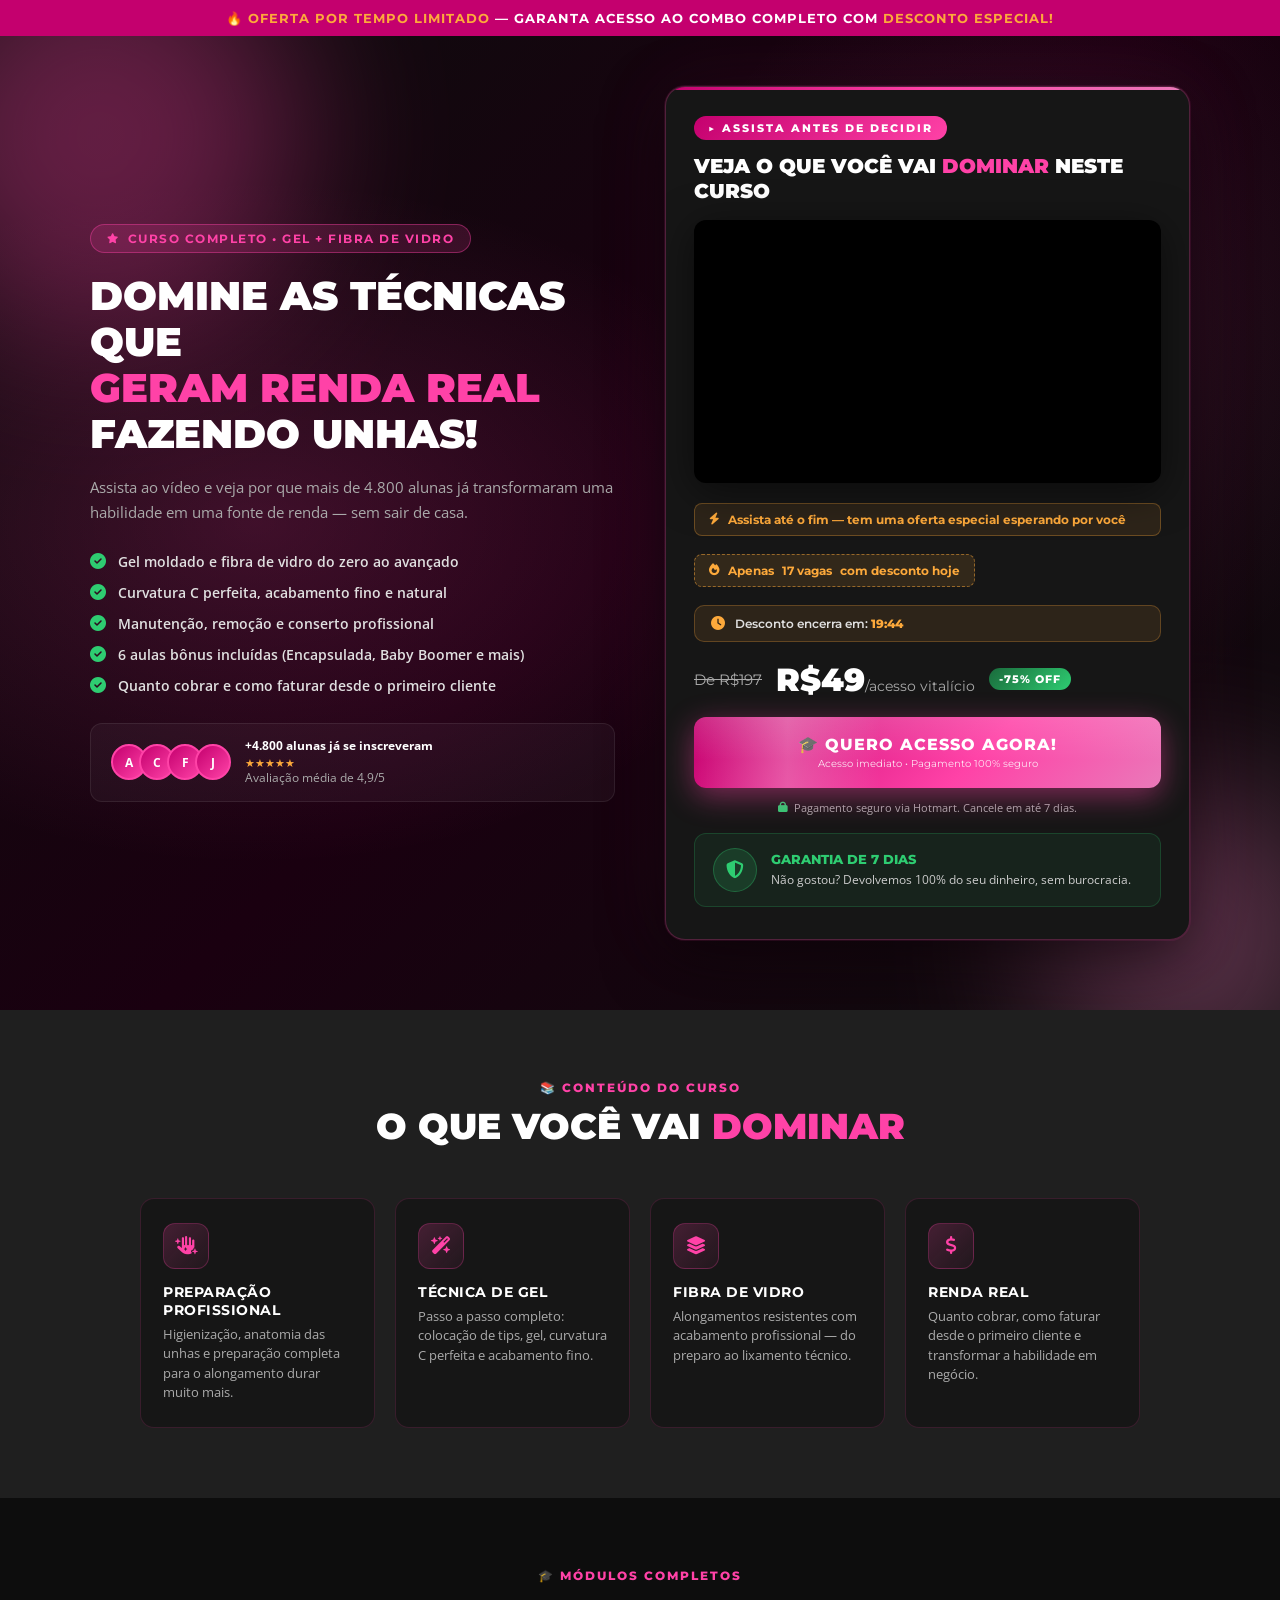
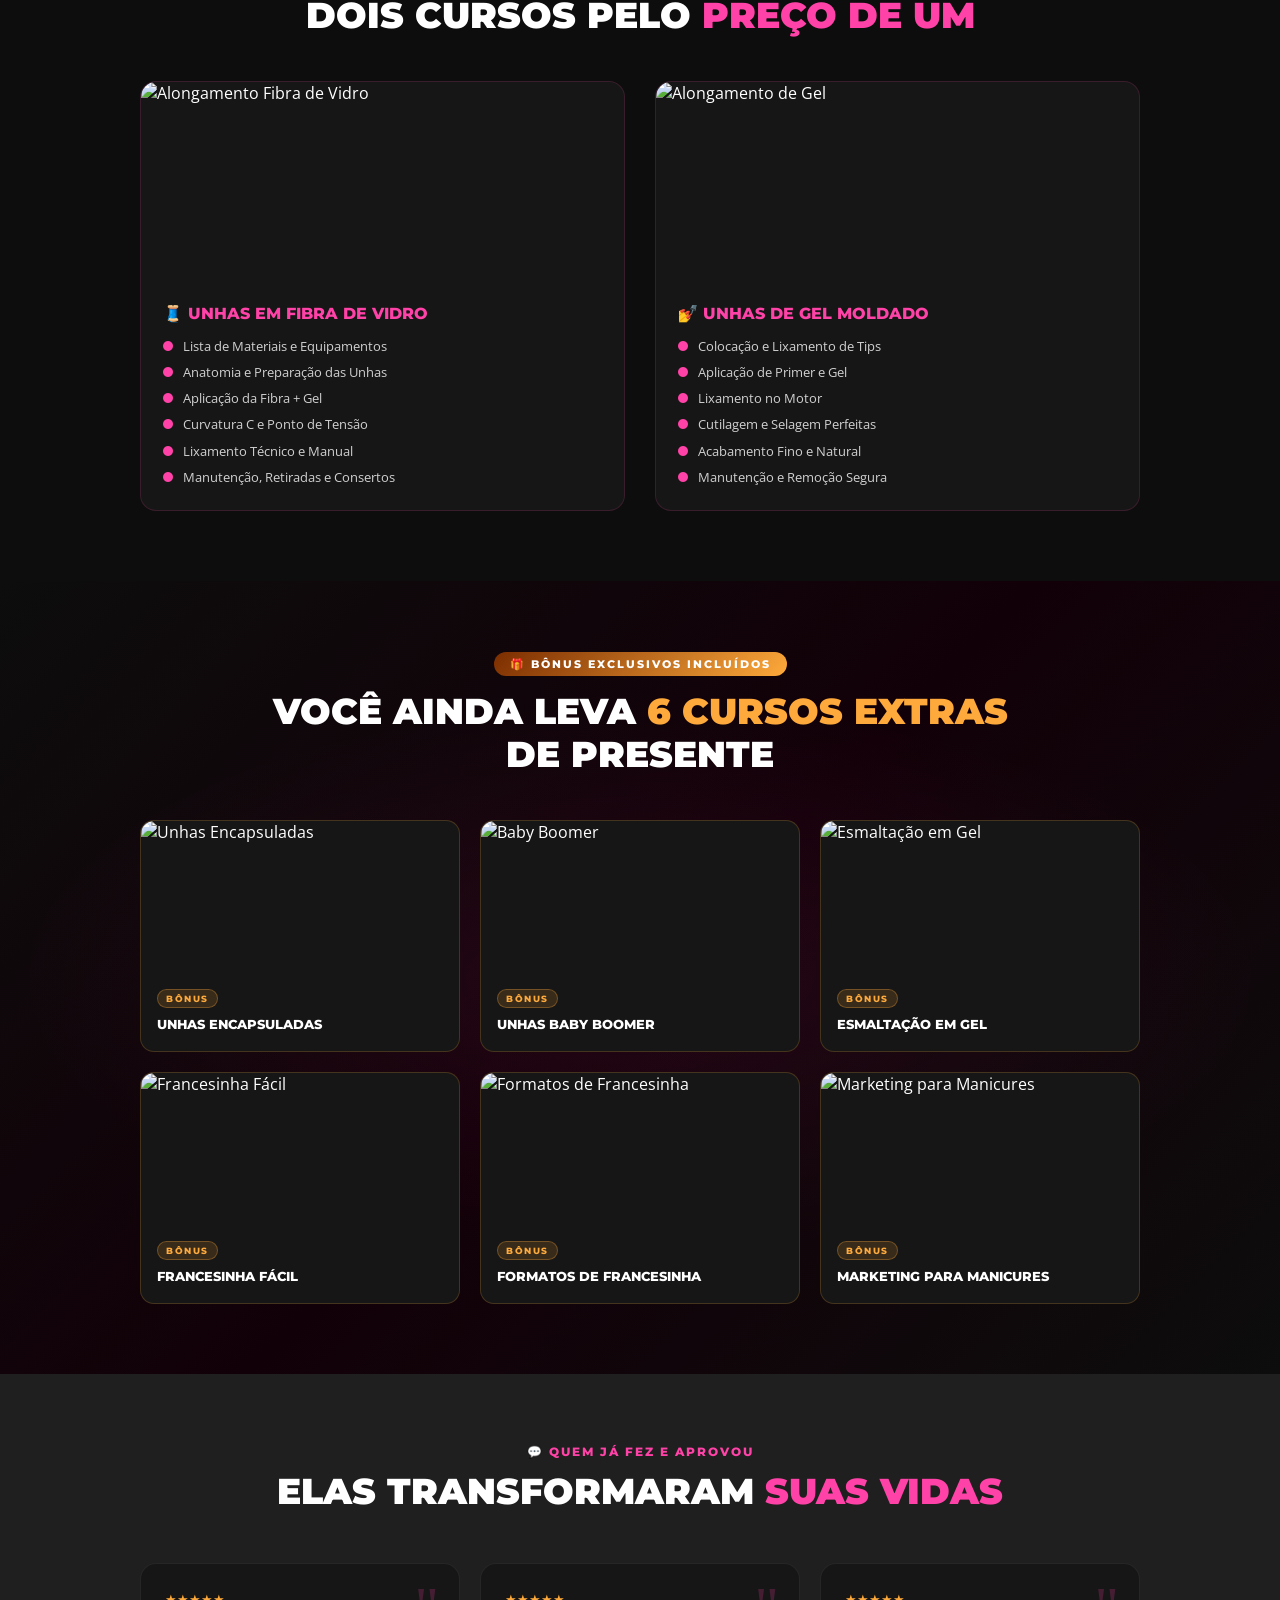
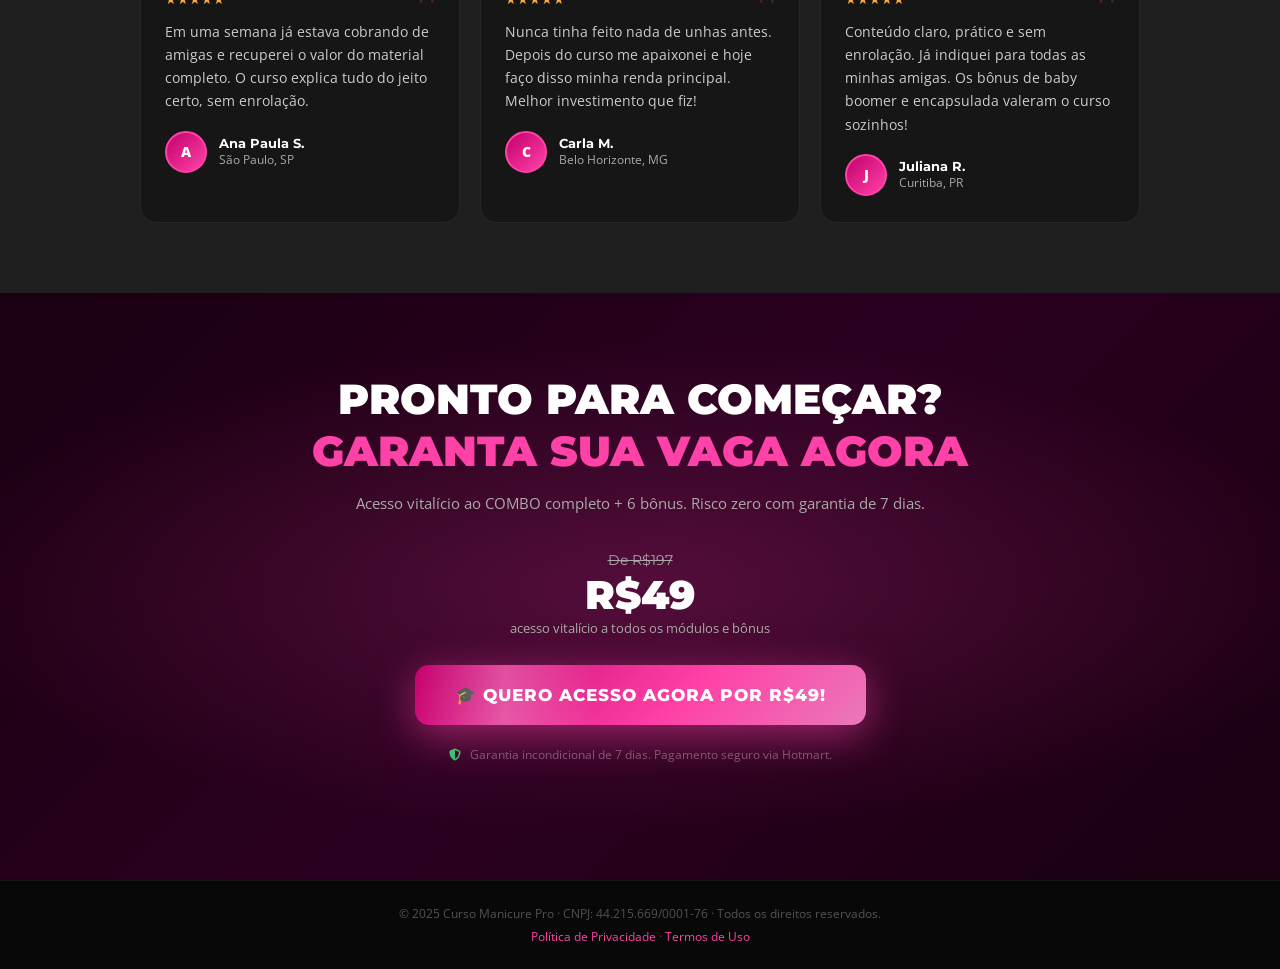
==== commit 695c7e42: "path" ====
--- a/cursos/alongamento-combo/index.html
+++ b/cursos/alongamento-combo/index.html
@@ -1,723 +1,1448 @@
 <!DOCTYPE html>
 <html lang="pt-BR">
 
-<!-- Mirrored from www.cursomanicure.com/alongamento-combo/?ref=H105423369K by HTTrack Website Copier/3.x [XR&CO'2014], Fri, 17 Apr 2026 16:38:50 GMT -->
-<!-- Added by HTTrack --><meta http-equiv="content-type" content="text/html;charset=UTF-8" /><!-- /Added by HTTrack -->
 <head>
-<!-- Google tag (gtag.js) -->
-<script async src="https://www.googletagmanager.com/gtag/js?id=G-93GPWY04SW"></script>
-<script>
-  window.dataLayer = window.dataLayer || [];
-  function gtag(){dataLayer.push(arguments);}
-  gtag('js', new Date());
-
-  gtag('config', 'G-93GPWY04SW');
-</script>
-
-	<meta charset="UTF-8">
-		<meta name='robots' content='index, follow, max-image-preview:large, max-snippet:-1, max-video-preview:-1' />
-<meta name="viewport" content="width=device-width, initial-scale=1">
-<meta name="generator" content="Total WordPress Theme 4.4.1" />
-<meta http-equiv="X-UA-Compatible" content="IE=edge" />
-
-	<!-- This site is optimized with the Yoast SEO plugin v26.6 - https://yoast.com/wordpress/plugins/seo/ -->
-	<title>COMBO de Alongamentos [Gel + Fibra de Vidro]</title>
-	<meta name="description" content="Aprenda como fazer alongamento de unhas em fibra de vidro e gel moldado passo a passo + bônus especiais. Curso com vagas!" />
-	<link rel="canonical" href="index.html" />
-	<meta property="og:locale" content="pt_BR" />
-	<meta property="og:type" content="article" />
-	<meta property="og:title" content="COMBO de Alongamentos [Gel + Fibra de Vidro]" />
-	<meta property="og:description" content="Aprenda como fazer alongamento de unhas em fibra de vidro e gel moldado passo a passo + bônus especiais. Curso com vagas!" />
-	<meta property="og:url" content="index.html" />
-	<meta property="og:site_name" content="Curso Manicure" />
-	<meta property="article:modified_time" content="2024-07-18T12:27:25+00:00" />
-	<meta property="og:image" content="../wp-content/uploads/2024/07/melhor-alongamento-unhas-vidro.jpg" />
-	<meta name="twitter:card" content="summary_large_image" />
-	<meta name="twitter:label1" content="Est. tempo de leitura" />
-	<meta name="twitter:data1" content="3 minutos" />
-	<script type="application/ld+json" class="yoast-schema-graph">{"@context":"https://schema.org","@graph":[{"@type":"WebPage","@id":"https://www.cursomanicure.com/alongamento-combo/","url":"https://www.cursomanicure.com/alongamento-combo/","name":"COMBO de Alongamentos [Gel + Fibra de Vidro]","isPartOf":{"@id":"https://www.cursomanicure.com/#website"},"primaryImageOfPage":{"@id":"https://www.cursomanicure.com/alongamento-combo/#primaryimage"},"image":{"@id":"https://www.cursomanicure.com/alongamento-combo/#primaryimage"},"thumbnailUrl":"https:////www.cursomanicure.com/wp-content/uploads/2024/07/melhor-alongamento-unhas-vidro.jpg","datePublished":"2024-07-18T11:53:16+00:00","dateModified":"2024-07-18T12:27:25+00:00","description":"Aprenda como fazer alongamento de unhas em fibra de vidro e gel moldado passo a passo + bônus especiais. Curso com vagas!","breadcrumb":{"@id":"https://www.cursomanicure.com/alongamento-combo/#breadcrumb"},"inLanguage":"pt-BR","potentialAction":[{"@type":"ReadAction","target":["https://www.cursomanicure.com/alongamento-combo/"]}]},{"@type":"ImageObject","inLanguage":"pt-BR","@id":"https://www.cursomanicure.com/alongamento-combo/#primaryimage","url":"https://www.cursomanicure.com/wp-content/uploads/2024/07/melhor-alongamento-unhas-vidro.jpg","contentUrl":"https://www.cursomanicure.com/wp-content/uploads/2024/07/melhor-alongamento-unhas-vidro.jpg","width":618,"height":400},{"@type":"BreadcrumbList","@id":"https://www.cursomanicure.com/alongamento-combo/#breadcrumb","itemListElement":[{"@type":"ListItem","position":1,"name":"Início","item":"https://www.cursomanicure.com/"},{"@type":"ListItem","position":2,"name":"ALONGAMENTO-COMBO"}]},{"@type":"WebSite","@id":"https://www.cursomanicure.com/#website","url":"https://www.cursomanicure.com/","name":"Curso Manicure","description":"Melhor curso de manicure e pedicure","potentialAction":[{"@type":"SearchAction","target":{"@type":"EntryPoint","urlTemplate":"https://www.cursomanicure.com/?s={search_term_string}"},"query-input":{"@type":"PropertyValueSpecification","valueRequired":true,"valueName":"search_term_string"}}],"inLanguage":"pt-BR"}]}</script>
-	<!-- / Yoast SEO plugin. -->
-
-
-<link rel='dns-prefetch' href='https:////fonts.googleapis.com/' />
-<link rel='dns-prefetch' href='https:////use.fontawesome.com/' />
-<link rel="alternate" type="application/rss+xml" title="Feed para Curso Manicure &raquo;" href="https://www.cursomanicure.com/feed/" />
-<link rel="alternate" type="application/rss+xml" title="Feed de comentários para Curso Manicure &raquo;" href="https://www.cursomanicure.com/comments/feed/" />
-<link rel="alternate" title="oEmbed (JSON)" type="application/json+oembed" href="https://www.cursomanicure.com/wp-json/oembed/1.0/embed?url=https%3A%2F%2Fwww.cursomanicure.com%2Falongamento-combo%2F" />
-<link rel="alternate" title="oEmbed (XML)" type="text/xml+oembed" href="https://www.cursomanicure.com/wp-json/oembed/1.0/embed?url=https%3A%2F%2Fwww.cursomanicure.com%2Falongamento-combo%2F&amp;format=xml" />
-<style id='wp-img-auto-sizes-contain-inline-css' type='text/css'>
-img:is([sizes=auto i],[sizes^="auto," i]){contain-intrinsic-size:3000px 1500px}
-/*# sourceURL=wp-img-auto-sizes-contain-inline-css */
-</style>
-<link rel='stylesheet' id='js_composer_front-css' href='../wp-content/plugins/js_composer/assets/css/js_composer.min7661.css?ver=5.4.2' type='text/css' media='all' />
-<style id='classic-theme-styles-inline-css' type='text/css'>
-/*! This file is auto-generated */
-.wp-block-button__link{color:#fff;background-color:#32373c;border-radius:9999px;box-shadow:none;text-decoration:none;padding:calc(.667em + 2px) calc(1.333em + 2px);font-size:1.125em}.wp-block-file__button{background:#32373c;color:#fff;text-decoration:none}
-/*# sourceURL=/wp-includes/css/classic-themes.min.css */
-</style>
-<style id='global-styles-inline-css' type='text/css'>
-:root{--wp--preset--aspect-ratio--square: 1;--wp--preset--aspect-ratio--4-3: 4/3;--wp--preset--aspect-ratio--3-4: 3/4;--wp--preset--aspect-ratio--3-2: 3/2;--wp--preset--aspect-ratio--2-3: 2/3;--wp--preset--aspect-ratio--16-9: 16/9;--wp--preset--aspect-ratio--9-16: 9/16;--wp--preset--color--black: #000000;--wp--preset--color--cyan-bluish-gray: #abb8c3;--wp--preset--color--white: #ffffff;--wp--preset--color--pale-pink: #f78da7;--wp--preset--color--vivid-red: #cf2e2e;--wp--preset--color--luminous-vivid-orange: #ff6900;--wp--preset--color--luminous-vivid-amber: #fcb900;--wp--preset--color--light-green-cyan: #7bdcb5;--wp--preset--color--vivid-green-cyan: #00d084;--wp--preset--color--pale-cyan-blue: #8ed1fc;--wp--preset--color--vivid-cyan-blue: #0693e3;--wp--preset--color--vivid-purple: #9b51e0;--wp--preset--gradient--vivid-cyan-blue-to-vivid-purple: linear-gradient(135deg,rgb(6,147,227) 0%,rgb(155,81,224) 100%);--wp--preset--gradient--light-green-cyan-to-vivid-green-cyan: linear-gradient(135deg,rgb(122,220,180) 0%,rgb(0,208,130) 100%);--wp--preset--gradient--luminous-vivid-amber-to-luminous-vivid-orange: linear-gradient(135deg,rgb(252,185,0) 0%,rgb(255,105,0) 100%);--wp--preset--gradient--luminous-vivid-orange-to-vivid-red: linear-gradient(135deg,rgb(255,105,0) 0%,rgb(207,46,46) 100%);--wp--preset--gradient--very-light-gray-to-cyan-bluish-gray: linear-gradient(135deg,rgb(238,238,238) 0%,rgb(169,184,195) 100%);--wp--preset--gradient--cool-to-warm-spectrum: linear-gradient(135deg,rgb(74,234,220) 0%,rgb(151,120,209) 20%,rgb(207,42,186) 40%,rgb(238,44,130) 60%,rgb(251,105,98) 80%,rgb(254,248,76) 100%);--wp--preset--gradient--blush-light-purple: linear-gradient(135deg,rgb(255,206,236) 0%,rgb(152,150,240) 100%);--wp--preset--gradient--blush-bordeaux: linear-gradient(135deg,rgb(254,205,165) 0%,rgb(254,45,45) 50%,rgb(107,0,62) 100%);--wp--preset--gradient--luminous-dusk: linear-gradient(135deg,rgb(255,203,112) 0%,rgb(199,81,192) 50%,rgb(65,88,208) 100%);--wp--preset--gradient--pale-ocean: linear-gradient(135deg,rgb(255,245,203) 0%,rgb(182,227,212) 50%,rgb(51,167,181) 100%);--wp--preset--gradient--electric-grass: linear-gradient(135deg,rgb(202,248,128) 0%,rgb(113,206,126) 100%);--wp--preset--gradient--midnight: linear-gradient(135deg,rgb(2,3,129) 0%,rgb(40,116,252) 100%);--wp--preset--font-size--small: 13px;--wp--preset--font-size--medium: 20px;--wp--preset--font-size--large: 36px;--wp--preset--font-size--x-large: 42px;--wp--preset--spacing--20: 0.44rem;--wp--preset--spacing--30: 0.67rem;--wp--preset--spacing--40: 1rem;--wp--preset--spacing--50: 1.5rem;--wp--preset--spacing--60: 2.25rem;--wp--preset--spacing--70: 3.38rem;--wp--preset--spacing--80: 5.06rem;--wp--preset--shadow--natural: 6px 6px 9px rgba(0, 0, 0, 0.2);--wp--preset--shadow--deep: 12px 12px 50px rgba(0, 0, 0, 0.4);--wp--preset--shadow--sharp: 6px 6px 0px rgba(0, 0, 0, 0.2);--wp--preset--shadow--outlined: 6px 6px 0px -3px rgb(255, 255, 255), 6px 6px rgb(0, 0, 0);--wp--preset--shadow--crisp: 6px 6px 0px rgb(0, 0, 0);}:where(.is-layout-flex){gap: 0.5em;}:where(.is-layout-grid){gap: 0.5em;}body .is-layout-flex{display: flex;}.is-layout-flex{flex-wrap: wrap;align-items: center;}.is-layout-flex > :is(*, div){margin: 0;}body .is-layout-grid{display: grid;}.is-layout-grid > :is(*, div){margin: 0;}:where(.wp-block-columns.is-layout-flex){gap: 2em;}:where(.wp-block-columns.is-layout-grid){gap: 2em;}:where(.wp-block-post-template.is-layout-flex){gap: 1.25em;}:where(.wp-block-post-template.is-layout-grid){gap: 1.25em;}.has-black-color{color: var(--wp--preset--color--black) !important;}.has-cyan-bluish-gray-color{color: var(--wp--preset--color--cyan-bluish-gray) !important;}.has-white-color{color: var(--wp--preset--color--white) !important;}.has-pale-pink-color{color: var(--wp--preset--color--pale-pink) !important;}.has-vivid-red-color{color: var(--wp--preset--color--vivid-red) !important;}.has-luminous-vivid-orange-color{color: var(--wp--preset--color--luminous-vivid-orange) !important;}.has-luminous-vivid-amber-color{color: var(--wp--preset--color--luminous-vivid-amber) !important;}.has-light-green-cyan-color{color: var(--wp--preset--color--light-green-cyan) !important;}.has-vivid-green-cyan-color{color: var(--wp--preset--color--vivid-green-cyan) !important;}.has-pale-cyan-blue-color{color: var(--wp--preset--color--pale-cyan-blue) !important;}.has-vivid-cyan-blue-color{color: var(--wp--preset--color--vivid-cyan-blue) !important;}.has-vivid-purple-color{color: var(--wp--preset--color--vivid-purple) !important;}.has-black-background-color{background-color: var(--wp--preset--color--black) !important;}.has-cyan-bluish-gray-background-color{background-color: var(--wp--preset--color--cyan-bluish-gray) !important;}.has-white-background-color{background-color: var(--wp--preset--color--white) !important;}.has-pale-pink-background-color{background-color: var(--wp--preset--color--pale-pink) !important;}.has-vivid-red-background-color{background-color: var(--wp--preset--color--vivid-red) !important;}.has-luminous-vivid-orange-background-color{background-color: var(--wp--preset--color--luminous-vivid-orange) !important;}.has-luminous-vivid-amber-background-color{background-color: var(--wp--preset--color--luminous-vivid-amber) !important;}.has-light-green-cyan-background-color{background-color: var(--wp--preset--color--light-green-cyan) !important;}.has-vivid-green-cyan-background-color{background-color: var(--wp--preset--color--vivid-green-cyan) !important;}.has-pale-cyan-blue-background-color{background-color: var(--wp--preset--color--pale-cyan-blue) !important;}.has-vivid-cyan-blue-background-color{background-color: var(--wp--preset--color--vivid-cyan-blue) !important;}.has-vivid-purple-background-color{background-color: var(--wp--preset--color--vivid-purple) !important;}.has-black-border-color{border-color: var(--wp--preset--color--black) !important;}.has-cyan-bluish-gray-border-color{border-color: var(--wp--preset--color--cyan-bluish-gray) !important;}.has-white-border-color{border-color: var(--wp--preset--color--white) !important;}.has-pale-pink-border-color{border-color: var(--wp--preset--color--pale-pink) !important;}.has-vivid-red-border-color{border-color: var(--wp--preset--color--vivid-red) !important;}.has-luminous-vivid-orange-border-color{border-color: var(--wp--preset--color--luminous-vivid-orange) !important;}.has-luminous-vivid-amber-border-color{border-color: var(--wp--preset--color--luminous-vivid-amber) !important;}.has-light-green-cyan-border-color{border-color: var(--wp--preset--color--light-green-cyan) !important;}.has-vivid-green-cyan-border-color{border-color: var(--wp--preset--color--vivid-green-cyan) !important;}.has-pale-cyan-blue-border-color{border-color: var(--wp--preset--color--pale-cyan-blue) !important;}.has-vivid-cyan-blue-border-color{border-color: var(--wp--preset--color--vivid-cyan-blue) !important;}.has-vivid-purple-border-color{border-color: var(--wp--preset--color--vivid-purple) !important;}.has-vivid-cyan-blue-to-vivid-purple-gradient-background{background: var(--wp--preset--gradient--vivid-cyan-blue-to-vivid-purple) !important;}.has-light-green-cyan-to-vivid-green-cyan-gradient-background{background: var(--wp--preset--gradient--light-green-cyan-to-vivid-green-cyan) !important;}.has-luminous-vivid-amber-to-luminous-vivid-orange-gradient-background{background: var(--wp--preset--gradient--luminous-vivid-amber-to-luminous-vivid-orange) !important;}.has-luminous-vivid-orange-to-vivid-red-gradient-background{background: var(--wp--preset--gradient--luminous-vivid-orange-to-vivid-red) !important;}.has-very-light-gray-to-cyan-bluish-gray-gradient-background{background: var(--wp--preset--gradient--very-light-gray-to-cyan-bluish-gray) !important;}.has-cool-to-warm-spectrum-gradient-background{background: var(--wp--preset--gradient--cool-to-warm-spectrum) !important;}.has-blush-light-purple-gradient-background{background: var(--wp--preset--gradient--blush-light-purple) !important;}.has-blush-bordeaux-gradient-background{background: var(--wp--preset--gradient--blush-bordeaux) !important;}.has-luminous-dusk-gradient-background{background: var(--wp--preset--gradient--luminous-dusk) !important;}.has-pale-ocean-gradient-background{background: var(--wp--preset--gradient--pale-ocean) !important;}.has-electric-grass-gradient-background{background: var(--wp--preset--gradient--electric-grass) !important;}.has-midnight-gradient-background{background: var(--wp--preset--gradient--midnight) !important;}.has-small-font-size{font-size: var(--wp--preset--font-size--small) !important;}.has-medium-font-size{font-size: var(--wp--preset--font-size--medium) !important;}.has-large-font-size{font-size: var(--wp--preset--font-size--large) !important;}.has-x-large-font-size{font-size: var(--wp--preset--font-size--x-large) !important;}
-:where(.wp-block-post-template.is-layout-flex){gap: 1.25em;}:where(.wp-block-post-template.is-layout-grid){gap: 1.25em;}
-:where(.wp-block-term-template.is-layout-flex){gap: 1.25em;}:where(.wp-block-term-template.is-layout-grid){gap: 1.25em;}
-:where(.wp-block-columns.is-layout-flex){gap: 2em;}:where(.wp-block-columns.is-layout-grid){gap: 2em;}
-:root :where(.wp-block-pullquote){font-size: 1.5em;line-height: 1.6;}
-/*# sourceURL=global-styles-inline-css */
-</style>
-<link rel='stylesheet' id='wpex-style-css' href='../wp-content/themes/Total/stylea94e.css?ver=4.4.1' type='text/css' media='all' />
-<link rel='stylesheet' id='wpex-google-font-open-sans-css' href='https:////fonts.googleapis.com/css?family=Open+Sans%3A100%2C200%2C300%2C400%2C500%2C600%2C700%2C800%2C900%2C100i%2C200i%2C300i%2C400i%2C500i%2C600i%2C700i%2C800i%2C900i&amp;subset=latin&amp;ver=6.9.4' type='text/css' media='all' />
-<link rel='stylesheet' id='wpex-google-font-raleway-css' href='https:////fonts.googleapis.com/css?family=Raleway%3A100%2C200%2C300%2C400%2C500%2C600%2C700%2C800%2C900%2C100i%2C200i%2C300i%2C400i%2C500i%2C600i%2C700i%2C800i%2C900i&amp;subset=latin&amp;ver=6.9.4' type='text/css' media='all' />
-<link rel='stylesheet' id='wpex-google-font-montserrat-css' href='https:////fonts.googleapis.com/css?family=Montserrat%3A100%2C200%2C300%2C400%2C500%2C600%2C700%2C800%2C900%2C100i%2C200i%2C300i%2C400i%2C500i%2C600i%2C700i%2C800i%2C900i&amp;subset=latin&amp;ver=6.9.4' type='text/css' media='all' />
-<link rel='stylesheet' id='wpex-visual-composer-css' href='../wp-content/themes/Total/assets/css/wpex-visual-composera94e.css?ver=4.4.1' type='text/css' media='all' />
-<link rel='stylesheet' id='wpex-visual-composer-extend-css' href='../wp-content/themes/Total/assets/css/wpex-visual-composer-extenda94e.css?ver=4.4.1' type='text/css' media='all' />
-<link rel='stylesheet' id='elementor-icons-css' href='../wp-content/plugins/elementor/assets/lib/eicons/css/elementor-icons.min5e22.css?ver=5.45.0' type='text/css' media='all' />
-<link rel='stylesheet' id='elementor-frontend-css' href='../wp-content/plugins/elementor/assets/css/frontend.min1504.css?ver=3.34.1' type='text/css' media='all' />
-<style id='elementor-frontend-inline-css' type='text/css'>
-@-webkit-keyframes ha_fadeIn{0%{opacity:0}to{opacity:1}}@keyframes ha_fadeIn{0%{opacity:0}to{opacity:1}}@-webkit-keyframes ha_zoomIn{0%{opacity:0;-webkit-transform:scale3d(.3,.3,.3);transform:scale3d(.3,.3,.3)}50%{opacity:1}}@keyframes ha_zoomIn{0%{opacity:0;-webkit-transform:scale3d(.3,.3,.3);transform:scale3d(.3,.3,.3)}50%{opacity:1}}@-webkit-keyframes ha_rollIn{0%{opacity:0;-webkit-transform:translate3d(-100%,0,0) rotate3d(0,0,1,-120deg);transform:translate3d(-100%,0,0) rotate3d(0,0,1,-120deg)}to{opacity:1}}@keyframes ha_rollIn{0%{opacity:0;-webkit-transform:translate3d(-100%,0,0) rotate3d(0,0,1,-120deg);transform:translate3d(-100%,0,0) rotate3d(0,0,1,-120deg)}to{opacity:1}}@-webkit-keyframes ha_bounce{0%,20%,53%,to{-webkit-animation-timing-function:cubic-bezier(.215,.61,.355,1);animation-timing-function:cubic-bezier(.215,.61,.355,1)}40%,43%{-webkit-transform:translate3d(0,-30px,0) scaleY(1.1);transform:translate3d(0,-30px,0) scaleY(1.1);-webkit-animation-timing-function:cubic-bezier(.755,.05,.855,.06);animation-timing-function:cubic-bezier(.755,.05,.855,.06)}70%{-webkit-transform:translate3d(0,-15px,0) scaleY(1.05);transform:translate3d(0,-15px,0) scaleY(1.05);-webkit-animation-timing-function:cubic-bezier(.755,.05,.855,.06);animation-timing-function:cubic-bezier(.755,.05,.855,.06)}80%{-webkit-transition-timing-function:cubic-bezier(.215,.61,.355,1);transition-timing-function:cubic-bezier(.215,.61,.355,1);-webkit-transform:translate3d(0,0,0) scaleY(.95);transform:translate3d(0,0,0) scaleY(.95)}90%{-webkit-transform:translate3d(0,-4px,0) scaleY(1.02);transform:translate3d(0,-4px,0) scaleY(1.02)}}@keyframes ha_bounce{0%,20%,53%,to{-webkit-animation-timing-function:cubic-bezier(.215,.61,.355,1);animation-timing-function:cubic-bezier(.215,.61,.355,1)}40%,43%{-webkit-transform:translate3d(0,-30px,0) scaleY(1.1);transform:translate3d(0,-30px,0) scaleY(1.1);-webkit-animation-timing-function:cubic-bezier(.755,.05,.855,.06);animation-timing-function:cubic-bezier(.755,.05,.855,.06)}70%{-webkit-transform:translate3d(0,-15px,0) scaleY(1.05);transform:translate3d(0,-15px,0) scaleY(1.05);-webkit-animation-timing-function:cubic-bezier(.755,.05,.855,.06);animation-timing-function:cubic-bezier(.755,.05,.855,.06)}80%{-webkit-transition-timing-function:cubic-bezier(.215,.61,.355,1);transition-timing-function:cubic-bezier(.215,.61,.355,1);-webkit-transform:translate3d(0,0,0) scaleY(.95);transform:translate3d(0,0,0) scaleY(.95)}90%{-webkit-transform:translate3d(0,-4px,0) scaleY(1.02);transform:translate3d(0,-4px,0) scaleY(1.02)}}@-webkit-keyframes ha_bounceIn{0%,20%,40%,60%,80%,to{-webkit-animation-timing-function:cubic-bezier(.215,.61,.355,1);animation-timing-function:cubic-bezier(.215,.61,.355,1)}0%{opacity:0;-webkit-transform:scale3d(.3,.3,.3);transform:scale3d(.3,.3,.3)}20%{-webkit-transform:scale3d(1.1,1.1,1.1);transform:scale3d(1.1,1.1,1.1)}40%{-webkit-transform:scale3d(.9,.9,.9);transform:scale3d(.9,.9,.9)}60%{opacity:1;-webkit-transform:scale3d(1.03,1.03,1.03);transform:scale3d(1.03,1.03,1.03)}80%{-webkit-transform:scale3d(.97,.97,.97);transform:scale3d(.97,.97,.97)}to{opacity:1}}@keyframes ha_bounceIn{0%,20%,40%,60%,80%,to{-webkit-animation-timing-function:cubic-bezier(.215,.61,.355,1);animation-timing-function:cubic-bezier(.215,.61,.355,1)}0%{opacity:0;-webkit-transform:scale3d(.3,.3,.3);transform:scale3d(.3,.3,.3)}20%{-webkit-transform:scale3d(1.1,1.1,1.1);transform:scale3d(1.1,1.1,1.1)}40%{-webkit-transform:scale3d(.9,.9,.9);transform:scale3d(.9,.9,.9)}60%{opacity:1;-webkit-transform:scale3d(1.03,1.03,1.03);transform:scale3d(1.03,1.03,1.03)}80%{-webkit-transform:scale3d(.97,.97,.97);transform:scale3d(.97,.97,.97)}to{opacity:1}}@-webkit-keyframes ha_flipInX{0%{opacity:0;-webkit-transform:perspective(400px) rotate3d(1,0,0,90deg);transform:perspective(400px) rotate3d(1,0,0,90deg);-webkit-animation-timing-function:ease-in;animation-timing-function:ease-in}40%{-webkit-transform:perspective(400px) rotate3d(1,0,0,-20deg);transform:perspective(400px) rotate3d(1,0,0,-20deg);-webkit-animation-timing-function:ease-in;animation-timing-function:ease-in}60%{opacity:1;-webkit-transform:perspective(400px) rotate3d(1,0,0,10deg);transform:perspective(400px) rotate3d(1,0,0,10deg)}80%{-webkit-transform:perspective(400px) rotate3d(1,0,0,-5deg);transform:perspective(400px) rotate3d(1,0,0,-5deg)}}@keyframes ha_flipInX{0%{opacity:0;-webkit-transform:perspective(400px) rotate3d(1,0,0,90deg);transform:perspective(400px) rotate3d(1,0,0,90deg);-webkit-animation-timing-function:ease-in;animation-timing-function:ease-in}40%{-webkit-transform:perspective(400px) rotate3d(1,0,0,-20deg);transform:perspective(400px) rotate3d(1,0,0,-20deg);-webkit-animation-timing-function:ease-in;animation-timing-function:ease-in}60%{opacity:1;-webkit-transform:perspective(400px) rotate3d(1,0,0,10deg);transform:perspective(400px) rotate3d(1,0,0,10deg)}80%{-webkit-transform:perspective(400px) rotate3d(1,0,0,-5deg);transform:perspective(400px) rotate3d(1,0,0,-5deg)}}@-webkit-keyframes ha_flipInY{0%{opacity:0;-webkit-transform:perspective(400px) rotate3d(0,1,0,90deg);transform:perspective(400px) rotate3d(0,1,0,90deg);-webkit-animation-timing-function:ease-in;animation-timing-function:ease-in}40%{-webkit-transform:perspective(400px) rotate3d(0,1,0,-20deg);transform:perspective(400px) rotate3d(0,1,0,-20deg);-webkit-animation-timing-function:ease-in;animation-timing-function:ease-in}60%{opacity:1;-webkit-transform:perspective(400px) rotate3d(0,1,0,10deg);transform:perspective(400px) rotate3d(0,1,0,10deg)}80%{-webkit-transform:perspective(400px) rotate3d(0,1,0,-5deg);transform:perspective(400px) rotate3d(0,1,0,-5deg)}}@keyframes ha_flipInY{0%{opacity:0;-webkit-transform:perspective(400px) rotate3d(0,1,0,90deg);transform:perspective(400px) rotate3d(0,1,0,90deg);-webkit-animation-timing-function:ease-in;animation-timing-function:ease-in}40%{-webkit-transform:perspective(400px) rotate3d(0,1,0,-20deg);transform:perspective(400px) rotate3d(0,1,0,-20deg);-webkit-animation-timing-function:ease-in;animation-timing-function:ease-in}60%{opacity:1;-webkit-transform:perspective(400px) rotate3d(0,1,0,10deg);transform:perspective(400px) rotate3d(0,1,0,10deg)}80%{-webkit-transform:perspective(400px) rotate3d(0,1,0,-5deg);transform:perspective(400px) rotate3d(0,1,0,-5deg)}}@-webkit-keyframes ha_swing{20%{-webkit-transform:rotate3d(0,0,1,15deg);transform:rotate3d(0,0,1,15deg)}40%{-webkit-transform:rotate3d(0,0,1,-10deg);transform:rotate3d(0,0,1,-10deg)}60%{-webkit-transform:rotate3d(0,0,1,5deg);transform:rotate3d(0,0,1,5deg)}80%{-webkit-transform:rotate3d(0,0,1,-5deg);transform:rotate3d(0,0,1,-5deg)}}@keyframes ha_swing{20%{-webkit-transform:rotate3d(0,0,1,15deg);transform:rotate3d(0,0,1,15deg)}40%{-webkit-transform:rotate3d(0,0,1,-10deg);transform:rotate3d(0,0,1,-10deg)}60%{-webkit-transform:rotate3d(0,0,1,5deg);transform:rotate3d(0,0,1,5deg)}80%{-webkit-transform:rotate3d(0,0,1,-5deg);transform:rotate3d(0,0,1,-5deg)}}@-webkit-keyframes ha_slideInDown{0%{visibility:visible;-webkit-transform:translate3d(0,-100%,0);transform:translate3d(0,-100%,0)}}@keyframes ha_slideInDown{0%{visibility:visible;-webkit-transform:translate3d(0,-100%,0);transform:translate3d(0,-100%,0)}}@-webkit-keyframes ha_slideInUp{0%{visibility:visible;-webkit-transform:translate3d(0,100%,0);transform:translate3d(0,100%,0)}}@keyframes ha_slideInUp{0%{visibility:visible;-webkit-transform:translate3d(0,100%,0);transform:translate3d(0,100%,0)}}@-webkit-keyframes ha_slideInLeft{0%{visibility:visible;-webkit-transform:translate3d(-100%,0,0);transform:translate3d(-100%,0,0)}}@keyframes ha_slideInLeft{0%{visibility:visible;-webkit-transform:translate3d(-100%,0,0);transform:translate3d(-100%,0,0)}}@-webkit-keyframes ha_slideInRight{0%{visibility:visible;-webkit-transform:translate3d(100%,0,0);transform:translate3d(100%,0,0)}}@keyframes ha_slideInRight{0%{visibility:visible;-webkit-transform:translate3d(100%,0,0);transform:translate3d(100%,0,0)}}.ha_fadeIn{-webkit-animation-name:ha_fadeIn;animation-name:ha_fadeIn}.ha_zoomIn{-webkit-animation-name:ha_zoomIn;animation-name:ha_zoomIn}.ha_rollIn{-webkit-animation-name:ha_rollIn;animation-name:ha_rollIn}.ha_bounce{-webkit-transform-origin:center bottom;-ms-transform-origin:center bottom;transform-origin:center bottom;-webkit-animation-name:ha_bounce;animation-name:ha_bounce}.ha_bounceIn{-webkit-animation-name:ha_bounceIn;animation-name:ha_bounceIn;-webkit-animation-duration:.75s;-webkit-animation-duration:calc(var(--animate-duration)*.75);animation-duration:.75s;animation-duration:calc(var(--animate-duration)*.75)}.ha_flipInX,.ha_flipInY{-webkit-animation-name:ha_flipInX;animation-name:ha_flipInX;-webkit-backface-visibility:visible!important;backface-visibility:visible!important}.ha_flipInY{-webkit-animation-name:ha_flipInY;animation-name:ha_flipInY}.ha_swing{-webkit-transform-origin:top center;-ms-transform-origin:top center;transform-origin:top center;-webkit-animation-name:ha_swing;animation-name:ha_swing}.ha_slideInDown{-webkit-animation-name:ha_slideInDown;animation-name:ha_slideInDown}.ha_slideInUp{-webkit-animation-name:ha_slideInUp;animation-name:ha_slideInUp}.ha_slideInLeft{-webkit-animation-name:ha_slideInLeft;animation-name:ha_slideInLeft}.ha_slideInRight{-webkit-animation-name:ha_slideInRight;animation-name:ha_slideInRight}.ha-css-transform-yes{-webkit-transition-duration:var(--ha-tfx-transition-duration, .2s);transition-duration:var(--ha-tfx-transition-duration, .2s);-webkit-transition-property:-webkit-transform;transition-property:transform;transition-property:transform,-webkit-transform;-webkit-transform:translate(var(--ha-tfx-translate-x, 0),var(--ha-tfx-translate-y, 0)) scale(var(--ha-tfx-scale-x, 1),var(--ha-tfx-scale-y, 1)) skew(var(--ha-tfx-skew-x, 0),var(--ha-tfx-skew-y, 0)) rotateX(var(--ha-tfx-rotate-x, 0)) rotateY(var(--ha-tfx-rotate-y, 0)) rotateZ(var(--ha-tfx-rotate-z, 0));transform:translate(var(--ha-tfx-translate-x, 0),var(--ha-tfx-translate-y, 0)) scale(var(--ha-tfx-scale-x, 1),var(--ha-tfx-scale-y, 1)) skew(var(--ha-tfx-skew-x, 0),var(--ha-tfx-skew-y, 0)) rotateX(var(--ha-tfx-rotate-x, 0)) rotateY(var(--ha-tfx-rotate-y, 0)) rotateZ(var(--ha-tfx-rotate-z, 0))}.ha-css-transform-yes:hover{-webkit-transform:translate(var(--ha-tfx-translate-x-hover, var(--ha-tfx-translate-x, 0)),var(--ha-tfx-translate-y-hover, var(--ha-tfx-translate-y, 0))) scale(var(--ha-tfx-scale-x-hover, var(--ha-tfx-scale-x, 1)),var(--ha-tfx-scale-y-hover, var(--ha-tfx-scale-y, 1))) skew(var(--ha-tfx-skew-x-hover, var(--ha-tfx-skew-x, 0)),var(--ha-tfx-skew-y-hover, var(--ha-tfx-skew-y, 0))) rotateX(var(--ha-tfx-rotate-x-hover, var(--ha-tfx-rotate-x, 0))) rotateY(var(--ha-tfx-rotate-y-hover, var(--ha-tfx-rotate-y, 0))) rotateZ(var(--ha-tfx-rotate-z-hover, var(--ha-tfx-rotate-z, 0)));transform:translate(var(--ha-tfx-translate-x-hover, var(--ha-tfx-translate-x, 0)),var(--ha-tfx-translate-y-hover, var(--ha-tfx-translate-y, 0))) scale(var(--ha-tfx-scale-x-hover, var(--ha-tfx-scale-x, 1)),var(--ha-tfx-scale-y-hover, var(--ha-tfx-scale-y, 1))) skew(var(--ha-tfx-skew-x-hover, var(--ha-tfx-skew-x, 0)),var(--ha-tfx-skew-y-hover, var(--ha-tfx-skew-y, 0))) rotateX(var(--ha-tfx-rotate-x-hover, var(--ha-tfx-rotate-x, 0))) rotateY(var(--ha-tfx-rotate-y-hover, var(--ha-tfx-rotate-y, 0))) rotateZ(var(--ha-tfx-rotate-z-hover, var(--ha-tfx-rotate-z, 0)))}.happy-addon>.elementor-widget-container{word-wrap:break-word;overflow-wrap:break-word}.happy-addon>.elementor-widget-container,.happy-addon>.elementor-widget-container *{-webkit-box-sizing:border-box;box-sizing:border-box}.happy-addon p:empty{display:none}.happy-addon .elementor-inline-editing{min-height:auto!important}.happy-addon-pro img{max-width:100%;height:auto;-o-object-fit:cover;object-fit:cover}.ha-screen-reader-text{position:absolute;overflow:hidden;clip:rect(1px,1px,1px,1px);margin:-1px;padding:0;width:1px;height:1px;border:0;word-wrap:normal!important;-webkit-clip-path:inset(50%);clip-path:inset(50%)}.ha-has-bg-overlay>.elementor-widget-container{position:relative;z-index:1}.ha-has-bg-overlay>.elementor-widget-container:before{position:absolute;top:0;left:0;z-index:-1;width:100%;height:100%;content:""}.ha-popup--is-enabled .ha-js-popup,.ha-popup--is-enabled .ha-js-popup img{cursor:-webkit-zoom-in!important;cursor:zoom-in!important}.mfp-wrap .mfp-arrow,.mfp-wrap .mfp-close{background-color:transparent}.mfp-wrap .mfp-arrow:focus,.mfp-wrap .mfp-close:focus{outline-width:thin}.ha-advanced-tooltip-enable{position:relative;cursor:pointer;--ha-tooltip-arrow-color:black;--ha-tooltip-arrow-distance:0}.ha-advanced-tooltip-enable .ha-advanced-tooltip-content{position:absolute;z-index:999;display:none;padding:5px 0;width:120px;height:auto;border-radius:6px;background-color:#000;color:#fff;text-align:center;opacity:0}.ha-advanced-tooltip-enable .ha-advanced-tooltip-content::after{position:absolute;border-width:5px;border-style:solid;content:""}.ha-advanced-tooltip-enable .ha-advanced-tooltip-content.no-arrow::after{visibility:hidden}.ha-advanced-tooltip-enable .ha-advanced-tooltip-content.show{display:inline-block;opacity:1}.ha-advanced-tooltip-enable.ha-advanced-tooltip-top .ha-advanced-tooltip-content,body[data-elementor-device-mode=tablet] .ha-advanced-tooltip-enable.ha-advanced-tooltip-tablet-top .ha-advanced-tooltip-content{top:unset;right:0;bottom:calc(101% + var(--ha-tooltip-arrow-distance));left:0;margin:0 auto}.ha-advanced-tooltip-enable.ha-advanced-tooltip-top .ha-advanced-tooltip-content::after,body[data-elementor-device-mode=tablet] .ha-advanced-tooltip-enable.ha-advanced-tooltip-tablet-top .ha-advanced-tooltip-content::after{top:100%;right:unset;bottom:unset;left:50%;border-color:var(--ha-tooltip-arrow-color) transparent transparent transparent;-webkit-transform:translateX(-50%);-ms-transform:translateX(-50%);transform:translateX(-50%)}.ha-advanced-tooltip-enable.ha-advanced-tooltip-bottom .ha-advanced-tooltip-content,body[data-elementor-device-mode=tablet] .ha-advanced-tooltip-enable.ha-advanced-tooltip-tablet-bottom .ha-advanced-tooltip-content{top:calc(101% + var(--ha-tooltip-arrow-distance));right:0;bottom:unset;left:0;margin:0 auto}.ha-advanced-tooltip-enable.ha-advanced-tooltip-bottom .ha-advanced-tooltip-content::after,body[data-elementor-device-mode=tablet] .ha-advanced-tooltip-enable.ha-advanced-tooltip-tablet-bottom .ha-advanced-tooltip-content::after{top:unset;right:unset;bottom:100%;left:50%;border-color:transparent transparent var(--ha-tooltip-arrow-color) transparent;-webkit-transform:translateX(-50%);-ms-transform:translateX(-50%);transform:translateX(-50%)}.ha-advanced-tooltip-enable.ha-advanced-tooltip-left .ha-advanced-tooltip-content,body[data-elementor-device-mode=tablet] .ha-advanced-tooltip-enable.ha-advanced-tooltip-tablet-left .ha-advanced-tooltip-content{top:50%;right:calc(101% + var(--ha-tooltip-arrow-distance));bottom:unset;left:unset;-webkit-transform:translateY(-50%);-ms-transform:translateY(-50%);transform:translateY(-50%)}.ha-advanced-tooltip-enable.ha-advanced-tooltip-left .ha-advanced-tooltip-content::after,body[data-elementor-device-mode=tablet] .ha-advanced-tooltip-enable.ha-advanced-tooltip-tablet-left .ha-advanced-tooltip-content::after{top:50%;right:unset;bottom:unset;left:100%;border-color:transparent transparent transparent var(--ha-tooltip-arrow-color);-webkit-transform:translateY(-50%);-ms-transform:translateY(-50%);transform:translateY(-50%)}.ha-advanced-tooltip-enable.ha-advanced-tooltip-right .ha-advanced-tooltip-content,body[data-elementor-device-mode=tablet] .ha-advanced-tooltip-enable.ha-advanced-tooltip-tablet-right .ha-advanced-tooltip-content{top:50%;right:unset;bottom:unset;left:calc(101% + var(--ha-tooltip-arrow-distance));-webkit-transform:translateY(-50%);-ms-transform:translateY(-50%);transform:translateY(-50%)}.ha-advanced-tooltip-enable.ha-advanced-tooltip-right .ha-advanced-tooltip-content::after,body[data-elementor-device-mode=tablet] .ha-advanced-tooltip-enable.ha-advanced-tooltip-tablet-right .ha-advanced-tooltip-content::after{top:50%;right:100%;bottom:unset;left:unset;border-color:transparent var(--ha-tooltip-arrow-color) transparent transparent;-webkit-transform:translateY(-50%);-ms-transform:translateY(-50%);transform:translateY(-50%)}body[data-elementor-device-mode=mobile] .ha-advanced-tooltip-enable.ha-advanced-tooltip-mobile-top .ha-advanced-tooltip-content{top:unset;right:0;bottom:calc(101% + var(--ha-tooltip-arrow-distance));left:0;margin:0 auto}body[data-elementor-device-mode=mobile] .ha-advanced-tooltip-enable.ha-advanced-tooltip-mobile-top .ha-advanced-tooltip-content::after{top:100%;right:unset;bottom:unset;left:50%;border-color:var(--ha-tooltip-arrow-color) transparent transparent transparent;-webkit-transform:translateX(-50%);-ms-transform:translateX(-50%);transform:translateX(-50%)}body[data-elementor-device-mode=mobile] .ha-advanced-tooltip-enable.ha-advanced-tooltip-mobile-bottom .ha-advanced-tooltip-content{top:calc(101% + var(--ha-tooltip-arrow-distance));right:0;bottom:unset;left:0;margin:0 auto}body[data-elementor-device-mode=mobile] .ha-advanced-tooltip-enable.ha-advanced-tooltip-mobile-bottom .ha-advanced-tooltip-content::after{top:unset;right:unset;bottom:100%;left:50%;border-color:transparent transparent var(--ha-tooltip-arrow-color) transparent;-webkit-transform:translateX(-50%);-ms-transform:translateX(-50%);transform:translateX(-50%)}body[data-elementor-device-mode=mobile] .ha-advanced-tooltip-enable.ha-advanced-tooltip-mobile-left .ha-advanced-tooltip-content{top:50%;right:calc(101% + var(--ha-tooltip-arrow-distance));bottom:unset;left:unset;-webkit-transform:translateY(-50%);-ms-transform:translateY(-50%);transform:translateY(-50%)}body[data-elementor-device-mode=mobile] .ha-advanced-tooltip-enable.ha-advanced-tooltip-mobile-left .ha-advanced-tooltip-content::after{top:50%;right:unset;bottom:unset;left:100%;border-color:transparent transparent transparent var(--ha-tooltip-arrow-color);-webkit-transform:translateY(-50%);-ms-transform:translateY(-50%);transform:translateY(-50%)}body[data-elementor-device-mode=mobile] .ha-advanced-tooltip-enable.ha-advanced-tooltip-mobile-right .ha-advanced-tooltip-content{top:50%;right:unset;bottom:unset;left:calc(101% + var(--ha-tooltip-arrow-distance));-webkit-transform:translateY(-50%);-ms-transform:translateY(-50%);transform:translateY(-50%)}body[data-elementor-device-mode=mobile] .ha-advanced-tooltip-enable.ha-advanced-tooltip-mobile-right .ha-advanced-tooltip-content::after{top:50%;right:100%;bottom:unset;left:unset;border-color:transparent var(--ha-tooltip-arrow-color) transparent transparent;-webkit-transform:translateY(-50%);-ms-transform:translateY(-50%);transform:translateY(-50%)}body.elementor-editor-active .happy-addon.ha-gravityforms .gform_wrapper{display:block!important}.ha-scroll-to-top-wrap.ha-scroll-to-top-hide{display:none}.ha-scroll-to-top-wrap.edit-mode,.ha-scroll-to-top-wrap.single-page-off{display:none!important}.ha-scroll-to-top-button{position:fixed;right:15px;bottom:15px;z-index:9999;display:-webkit-box;display:-webkit-flex;display:-ms-flexbox;display:flex;-webkit-box-align:center;-webkit-align-items:center;align-items:center;-ms-flex-align:center;-webkit-box-pack:center;-ms-flex-pack:center;-webkit-justify-content:center;justify-content:center;width:50px;height:50px;border-radius:50px;background-color:#5636d1;color:#fff;text-align:center;opacity:1;cursor:pointer;-webkit-transition:all .3s;transition:all .3s}.ha-scroll-to-top-button i{color:#fff;font-size:16px}.ha-scroll-to-top-button:hover{background-color:#e2498a}.ha-particle-wrapper{position:absolute;top:0;left:0;width:100%;height:100%}.ha-floating-element{position:fixed;z-index:999}.ha-floating-element-align-top-left .ha-floating-element{top:0;left:0}.ha-floating-element-align-top-right .ha-floating-element{top:0;right:0}.ha-floating-element-align-top-center .ha-floating-element{top:0;left:50%;-webkit-transform:translateX(-50%);-ms-transform:translateX(-50%);transform:translateX(-50%)}.ha-floating-element-align-middle-left .ha-floating-element{top:50%;left:0;-webkit-transform:translateY(-50%);-ms-transform:translateY(-50%);transform:translateY(-50%)}.ha-floating-element-align-middle-right .ha-floating-element{top:50%;right:0;-webkit-transform:translateY(-50%);-ms-transform:translateY(-50%);transform:translateY(-50%)}.ha-floating-element-align-bottom-left .ha-floating-element{bottom:0;left:0}.ha-floating-element-align-bottom-right .ha-floating-element{right:0;bottom:0}.ha-floating-element-align-bottom-center .ha-floating-element{bottom:0;left:50%;-webkit-transform:translateX(-50%);-ms-transform:translateX(-50%);transform:translateX(-50%)}.ha-editor-placeholder{padding:20px;border:5px double #f1f1f1;background:#f8f8f8;text-align:center;opacity:.5}.ha-editor-placeholder-title{margin-top:0;margin-bottom:8px;font-weight:700;font-size:16px}.ha-editor-placeholder-content{margin:0;font-size:12px}.ha-p-relative{position:relative}.ha-p-absolute{position:absolute}.ha-p-fixed{position:fixed}.ha-w-1{width:1%}.ha-h-1{height:1%}.ha-w-2{width:2%}.ha-h-2{height:2%}.ha-w-3{width:3%}.ha-h-3{height:3%}.ha-w-4{width:4%}.ha-h-4{height:4%}.ha-w-5{width:5%}.ha-h-5{height:5%}.ha-w-6{width:6%}.ha-h-6{height:6%}.ha-w-7{width:7%}.ha-h-7{height:7%}.ha-w-8{width:8%}.ha-h-8{height:8%}.ha-w-9{width:9%}.ha-h-9{height:9%}.ha-w-10{width:10%}.ha-h-10{height:10%}.ha-w-11{width:11%}.ha-h-11{height:11%}.ha-w-12{width:12%}.ha-h-12{height:12%}.ha-w-13{width:13%}.ha-h-13{height:13%}.ha-w-14{width:14%}.ha-h-14{height:14%}.ha-w-15{width:15%}.ha-h-15{height:15%}.ha-w-16{width:16%}.ha-h-16{height:16%}.ha-w-17{width:17%}.ha-h-17{height:17%}.ha-w-18{width:18%}.ha-h-18{height:18%}.ha-w-19{width:19%}.ha-h-19{height:19%}.ha-w-20{width:20%}.ha-h-20{height:20%}.ha-w-21{width:21%}.ha-h-21{height:21%}.ha-w-22{width:22%}.ha-h-22{height:22%}.ha-w-23{width:23%}.ha-h-23{height:23%}.ha-w-24{width:24%}.ha-h-24{height:24%}.ha-w-25{width:25%}.ha-h-25{height:25%}.ha-w-26{width:26%}.ha-h-26{height:26%}.ha-w-27{width:27%}.ha-h-27{height:27%}.ha-w-28{width:28%}.ha-h-28{height:28%}.ha-w-29{width:29%}.ha-h-29{height:29%}.ha-w-30{width:30%}.ha-h-30{height:30%}.ha-w-31{width:31%}.ha-h-31{height:31%}.ha-w-32{width:32%}.ha-h-32{height:32%}.ha-w-33{width:33%}.ha-h-33{height:33%}.ha-w-34{width:34%}.ha-h-34{height:34%}.ha-w-35{width:35%}.ha-h-35{height:35%}.ha-w-36{width:36%}.ha-h-36{height:36%}.ha-w-37{width:37%}.ha-h-37{height:37%}.ha-w-38{width:38%}.ha-h-38{height:38%}.ha-w-39{width:39%}.ha-h-39{height:39%}.ha-w-40{width:40%}.ha-h-40{height:40%}.ha-w-41{width:41%}.ha-h-41{height:41%}.ha-w-42{width:42%}.ha-h-42{height:42%}.ha-w-43{width:43%}.ha-h-43{height:43%}.ha-w-44{width:44%}.ha-h-44{height:44%}.ha-w-45{width:45%}.ha-h-45{height:45%}.ha-w-46{width:46%}.ha-h-46{height:46%}.ha-w-47{width:47%}.ha-h-47{height:47%}.ha-w-48{width:48%}.ha-h-48{height:48%}.ha-w-49{width:49%}.ha-h-49{height:49%}.ha-w-50{width:50%}.ha-h-50{height:50%}.ha-w-51{width:51%}.ha-h-51{height:51%}.ha-w-52{width:52%}.ha-h-52{height:52%}.ha-w-53{width:53%}.ha-h-53{height:53%}.ha-w-54{width:54%}.ha-h-54{height:54%}.ha-w-55{width:55%}.ha-h-55{height:55%}.ha-w-56{width:56%}.ha-h-56{height:56%}.ha-w-57{width:57%}.ha-h-57{height:57%}.ha-w-58{width:58%}.ha-h-58{height:58%}.ha-w-59{width:59%}.ha-h-59{height:59%}.ha-w-60{width:60%}.ha-h-60{height:60%}.ha-w-61{width:61%}.ha-h-61{height:61%}.ha-w-62{width:62%}.ha-h-62{height:62%}.ha-w-63{width:63%}.ha-h-63{height:63%}.ha-w-64{width:64%}.ha-h-64{height:64%}.ha-w-65{width:65%}.ha-h-65{height:65%}.ha-w-66{width:66%}.ha-h-66{height:66%}.ha-w-67{width:67%}.ha-h-67{height:67%}.ha-w-68{width:68%}.ha-h-68{height:68%}.ha-w-69{width:69%}.ha-h-69{height:69%}.ha-w-70{width:70%}.ha-h-70{height:70%}.ha-w-71{width:71%}.ha-h-71{height:71%}.ha-w-72{width:72%}.ha-h-72{height:72%}.ha-w-73{width:73%}.ha-h-73{height:73%}.ha-w-74{width:74%}.ha-h-74{height:74%}.ha-w-75{width:75%}.ha-h-75{height:75%}.ha-w-76{width:76%}.ha-h-76{height:76%}.ha-w-77{width:77%}.ha-h-77{height:77%}.ha-w-78{width:78%}.ha-h-78{height:78%}.ha-w-79{width:79%}.ha-h-79{height:79%}.ha-w-80{width:80%}.ha-h-80{height:80%}.ha-w-81{width:81%}.ha-h-81{height:81%}.ha-w-82{width:82%}.ha-h-82{height:82%}.ha-w-83{width:83%}.ha-h-83{height:83%}.ha-w-84{width:84%}.ha-h-84{height:84%}.ha-w-85{width:85%}.ha-h-85{height:85%}.ha-w-86{width:86%}.ha-h-86{height:86%}.ha-w-87{width:87%}.ha-h-87{height:87%}.ha-w-88{width:88%}.ha-h-88{height:88%}.ha-w-89{width:89%}.ha-h-89{height:89%}.ha-w-90{width:90%}.ha-h-90{height:90%}.ha-w-91{width:91%}.ha-h-91{height:91%}.ha-w-92{width:92%}.ha-h-92{height:92%}.ha-w-93{width:93%}.ha-h-93{height:93%}.ha-w-94{width:94%}.ha-h-94{height:94%}.ha-w-95{width:95%}.ha-h-95{height:95%}.ha-w-96{width:96%}.ha-h-96{height:96%}.ha-w-97{width:97%}.ha-h-97{height:97%}.ha-w-98{width:98%}.ha-h-98{height:98%}.ha-w-99{width:99%}.ha-h-99{height:99%}.ha-w-100{width:100%}.ha-h-100{height:100%}.ha-flex{display:-webkit-box!important;display:-webkit-flex!important;display:-ms-flexbox!important;display:flex!important}.ha-flex-inline{display:-webkit-inline-box!important;display:-webkit-inline-flex!important;display:-ms-inline-flexbox!important;display:inline-flex!important}.ha-flex-x-start{-webkit-box-pack:start;-ms-flex-pack:start;-webkit-justify-content:flex-start;justify-content:flex-start}.ha-flex-x-end{-webkit-box-pack:end;-ms-flex-pack:end;-webkit-justify-content:flex-end;justify-content:flex-end}.ha-flex-x-between{-webkit-box-pack:justify;-ms-flex-pack:justify;-webkit-justify-content:space-between;justify-content:space-between}.ha-flex-x-around{-ms-flex-pack:distribute;-webkit-justify-content:space-around;justify-content:space-around}.ha-flex-x-even{-webkit-box-pack:space-evenly;-ms-flex-pack:space-evenly;-webkit-justify-content:space-evenly;justify-content:space-evenly}.ha-flex-x-center{-webkit-box-pack:center;-ms-flex-pack:center;-webkit-justify-content:center;justify-content:center}.ha-flex-y-top{-webkit-box-align:start;-webkit-align-items:flex-start;align-items:flex-start;-ms-flex-align:start}.ha-flex-y-center{-webkit-box-align:center;-webkit-align-items:center;align-items:center;-ms-flex-align:center}.ha-flex-y-bottom{-webkit-box-align:end;-webkit-align-items:flex-end;align-items:flex-end;-ms-flex-align:end}
-/*# sourceURL=elementor-frontend-inline-css */
-</style>
-<link rel='stylesheet' id='elementor-post-1418-css' href='../wp-content/uploads/elementor/css/post-1418bf88.css?ver=1776245862' type='text/css' media='all' />
-<link rel='stylesheet' id='elementor-pro-css' href='../wp-content/plugins/elementor-pro/assets/css/frontend.min44b4.css?ver=3.24.3' type='text/css' media='all' />
-<link rel='stylesheet' id='font-awesome-5-all-css' href='../wp-content/plugins/elementor/assets/lib/font-awesome/css/all.min1504.css?ver=3.34.1' type='text/css' media='all' />
-<link rel='stylesheet' id='font-awesome-4-shim-css' href='../wp-content/plugins/elementor/assets/lib/font-awesome/css/v4-shims.min1504.css?ver=3.34.1' type='text/css' media='all' />
-<link rel='stylesheet' id='widget-heading-css' href='../wp-content/plugins/elementor/assets/css/widget-heading.min1504.css?ver=3.34.1' type='text/css' media='all' />
-<link rel='stylesheet' id='widget-video-css' href='../wp-content/plugins/elementor/assets/css/widget-video.min1504.css?ver=3.34.1' type='text/css' media='all' />
-<link rel='stylesheet' id='e-animation-grow-css' href='../wp-content/plugins/elementor/assets/lib/animations/styles/e-animation-grow.min1504.css?ver=3.34.1' type='text/css' media='all' />
-<link rel='stylesheet' id='widget-image-css' href='../wp-content/plugins/elementor/assets/css/widget-image.min1504.css?ver=3.34.1' type='text/css' media='all' />
-<link rel='stylesheet' id='widget-icon-list-css' href='../wp-content/plugins/elementor/assets/css/widget-icon-list.min1504.css?ver=3.34.1' type='text/css' media='all' />
-<link rel='stylesheet' id='elementor-post-8895-css' href='../wp-content/uploads/elementor/css/post-88954f28.css?ver=1776245863' type='text/css' media='all' />
-<link rel="stylesheet" href="https://cdnjs.cloudflare.com/ajax/libs/font-awesome/5.15.4/css/all.min.css"><link rel='stylesheet' id='wpex-responsive-css' href='../wp-content/themes/Total/assets/css/wpex-responsivea94e.css?ver=4.4.1' type='text/css' media='all' />
-<link rel='stylesheet' id='happy-icons-css' href='../wp-content/plugins/happy-elementor-addons/assets/fonts/style.min6e14.css?ver=3.16.3' type='text/css' media='all' />
-<link rel='stylesheet' id='elementor-gf-local-montserrat-css' href="../wp-content/uploads/elementor/google-fonts/css/montserratc419.css?ver=1746790290" type='text/css' media='all' />
-<link rel='stylesheet' id='elementor-gf-inter-css' href='https://fonts.googleapis.com/css?family=Inter:100,100italic,200,200italic,300,300italic,400,400italic,500,500italic,600,600italic,700,700italic,800,800italic,900,900italic&amp;display=auto' type='text/css' media='all' />
-<link rel='stylesheet' id='elementor-gf-local-raleway-css' href="../wp-content/uploads/elementor/google-fonts/css/raleway16e1.css?ver=1746790293" type='text/css' media='all' />
-<link rel='stylesheet' id='elementor-gf-local-poppins-css' href="../wp-content/uploads/elementor/google-fonts/css/poppins5c4e.css?ver=1746790291" type='text/css' media='all' />
-<link rel='stylesheet' id='elementor-icons-shared-0-css' href='../wp-content/plugins/elementor/assets/lib/font-awesome/css/fontawesome.min52d5.css?ver=5.15.3' type='text/css' media='all' />
-<link rel='stylesheet' id='elementor-icons-fa-solid-css' href='../wp-content/plugins/elementor/assets/lib/font-awesome/css/solid.min52d5.css?ver=5.15.3' type='text/css' media='all' />
-<script type="text/javascript" src="../wp-includes/js/jquery/jquery.minf43b.js?ver=3.7.1" id="jquery-core-js"></script>
-<script type="text/javascript" src="../wp-includes/js/jquery/jquery-migrate.min5589.js?ver=3.4.1" id="jquery-migrate-js"></script>
-<script type="text/javascript" src="../wp-content/plugins/elementor/assets/lib/font-awesome/js/v4-shims.min1504.js?ver=3.34.1" id="font-awesome-4-shim-js"></script>
-<script type="text/javascript" src="../wp-content/plugins/happy-elementor-addons/assets/vendor/dom-purify/purify.min005e.js?ver=3.1.6" id="dom-purify-js"></script>
-<link rel="https://api.w.org/" href="https://www.cursomanicure.com/wp-json/" /><link rel="alternate" title="JSON" type="application/json" href="https://www.cursomanicure.com/wp-json/wp/v2/pages/8895" /><link rel="EditURI" type="application/rsd+xml" title="RSD" href="https://www.cursomanicure.com/xmlrpc.php?rsd" />
-<meta name="generator" content="WordPress 6.9.4" />
-<link rel='shortlink' href='https://www.cursomanicure.com/?p=8895' />
-<meta name="generator" content="performance-lab 4.0.0; plugins: ">
-
-<!--BEGIN: TRACKING CODE MANAGER (v2.5.0) BY INTELLYWP.COM IN HEAD//-->
-<!-- Meta Pixel Code -->
-<script>
-!function(f,b,e,v,n,t,s)
-{if(f.fbq)return;n=f.fbq=function(){n.callMethod?
-n.callMethod.apply(n,arguments):n.queue.push(arguments)};
-if(!f._fbq)f._fbq=n;n.push=n;n.loaded=!0;n.version='2.0';
-n.queue=[];t=b.createElement(e);t.async=!0;
-t.src=v;s=b.getElementsByTagName(e)[0];
-s.parentNode.insertBefore(t,s)}(window, document,'script',
-'../../connect.facebook.net/en_US/fbevents.js');
-fbq('init', '418261283767387');
-fbq('track', 'PageView');
-</script>
-<noscript><img height="1" width="1" src="https://www.facebook.com/tr?id=418261283767387&amp;ev=PageView&amp;noscript=1" /></noscript>
-<!-- End Meta Pixel Code -->
-
-<!-- Meta Pixel Code -->
-<script>
-!function(f,b,e,v,n,t,s)
-{if(f.fbq)return;n=f.fbq=function(){n.callMethod?
-n.callMethod.apply(n,arguments):n.queue.push(arguments)};
-if(!f._fbq)f._fbq=n;n.push=n;n.loaded=!0;n.version='2.0';
-n.queue=[];t=b.createElement(e);t.async=!0;
-t.src=v;s=b.getElementsByTagName(e)[0];
-s.parentNode.insertBefore(t,s)}(window, document,'script',
-'../../connect.facebook.net/en_US/fbevents.js');
-fbq('init', '265694064763836');
-fbq('track', 'PageView');
-</script>
-<noscript><img height="1" width="1" src="https://www.facebook.com/tr?id=265694064763836&amp;ev=PageView&amp;noscript=1" /></noscript>
-<!-- End Meta Pixel Code -->
-<!--END: https://wordpress.org/plugins/tracking-code-manager IN HEAD//--><meta name="generator" content="Elementor 3.34.1; features: additional_custom_breakpoints; settings: css_print_method-external, google_font-enabled, font_display-auto">
-<script>
-(function () {
-  function addParamsToCheckoutLinks() {
-    const params = new URLSearchParams(window.location.search);
-    const src = params.get("src");
-    const sck = params.get("sck");
-
-    if (!src && !sck) return;
-
-    // Pega qualquer elemento com a classe (wrapper OU link)
-    const targets = document.querySelectorAll(".checkout-track");
-
-    targets.forEach(function(el) {
-      // Se o próprio elemento for <a>, usa ele. Senão, procura um <a> dentro.
-      const a = (el.tagName && el.tagName.toLowerCase() === "a") ? el : el.querySelector("a");
-      if (!a || !a.href) return;
-
-      try {
-        const url = new URL(a.html);
-
-        if (src) url.searchParams.set("src", src);
-        if (sck) url.searchParams.set("sck", sck);
-
-        a.href = url.toString();
-      } catch (e) {}
-    });
-  }
-
-  // roda em vários momentos (Elementor às vezes injeta depois)
-  document.addEventListener("DOMContentLoaded", addParamsToCheckoutLinks);
-  window.addEventListener("load", addParamsToCheckoutLinks);
-  setTimeout(addParamsToCheckoutLinks, 500);
-  setTimeout(addParamsToCheckoutLinks, 1500);
-
-  // Hook do Elementor (quando existir)
-  document.addEventListener("elementor/frontend/init", addParamsToCheckoutLinks);
-})();
-</script>
-<meta name="google-site-verification" content="Vv38jA6uIlmvGQZcTzB-cZSbSgLcFVE5zd-u91h2Zys" />
-<meta name="generator" content="Powered by WPBakery Page Builder - drag and drop page builder for WordPress."/>
-<!--[if lte IE 9]><link rel="stylesheet" type="text/css" href="https://www.cursomanicure.com/wp-content/plugins/js_composer/assets/css/vc_lte_ie9.min.css" media="screen"><![endif]--><!-- Global site tag (gtag.js) - Google Analytics -->
-
-			<style>
-				.e-con.e-parent:nth-of-type(n+4):not(.e-lazyloaded):not(.e-no-lazyload),
-				.e-con.e-parent:nth-of-type(n+4):not(.e-lazyloaded):not(.e-no-lazyload) * {
-					background-image: none !important;
-				}
-				@media screen and (max-height: 1024px) {
-					.e-con.e-parent:nth-of-type(n+3):not(.e-lazyloaded):not(.e-no-lazyload),
-					.e-con.e-parent:nth-of-type(n+3):not(.e-lazyloaded):not(.e-no-lazyload) * {
-						background-image: none !important;
-					}
-				}
-				@media screen and (max-height: 640px) {
-					.e-con.e-parent:nth-of-type(n+2):not(.e-lazyloaded):not(.e-no-lazyload),
-					.e-con.e-parent:nth-of-type(n+2):not(.e-lazyloaded):not(.e-no-lazyload) * {
-						background-image: none !important;
-					}
-				}
-			</style>
-			<noscript><style type="text/css">body .wpex-vc-row-stretched, body .vc_row-o-full-height { visibility: visible; }</style></noscript>		<style type="text/css" id="wp-custom-css">
-			/* Legacy tweaks*/#top-bar{min-height:0}.wpb_video_wrapper .responsive-video-wrap{margin-bottom:0}.search-entry h2{font-weight:400}.author-bio-title{font-weight:400;color:#555}.author-bio-title a{color:inherit}/* Less padding on search popup title */#searchform-overlay-title{margin-bottom:10px}/* Menu Button Color */#site-navigation-wrap li.menu-button .link-inner{background:#fda93b !important}#site-navigation-wrap li.menu-button a:hover .link-inner{background:#fd9a19 !important}/* Reset menu button for mobile */.wpex-mobile-menu li.menu-button .link-inner{background:none !important}/* Overlay Icon Color */.overlay-plus-three-hover{color:#fda93b !important}/* Center align porfolio related content */.portfolio-entry{text-align:center}/* Disable Portfolio Related Excerpt */.portfolio-entry-excerpt{display:none}		</style>
-		<noscript><style type="text/css"> .wpb_animate_when_almost_visible { opacity: 1; }</style></noscript><style type="text/css" data-type="wpex-css" id="wpex-css">/*ACCENT COLOR*/.wpex-carousel-woocommerce .wpex-carousel-entry-details,a,.wpex-accent-color,#site-navigation .dropdown-menu a:hover,#site-navigation .dropdown-menu >.current-menu-item >a,#site-navigation .dropdown-menu >.current-menu-parent >a,h1 a:hover,h2 a:hover,a:hover h2,h3 a:hover,h4 a:hover,h5 a:hover,h6 a:hover,.entry-title a:hover,.modern-menu-widget a:hover,.theme-button.outline,.theme-button.clean{color:#ea79b9}.vcex-skillbar-bar,.vcex-icon-box.style-five.link-wrap:hover,.vcex-icon-box.style-four.link-wrap:hover,.vcex-recent-news-date span.month,.vcex-pricing.featured .vcex-pricing-header,.vcex-testimonials-fullslider .sp-button:hover,.vcex-testimonials-fullslider .sp-selected-button,.vcex-social-links a:hover,.vcex-testimonials-fullslider.light-skin .sp-button:hover,.vcex-testimonials-fullslider.light-skin .sp-selected-button,.vcex-divider-dots span,.vcex-testimonials-fullslider .sp-button.sp-selected-button,.vcex-testimonials-fullslider .sp-button:hover,.wpex-accent-bg,.background-highlight,input[type="submit"],.theme-button,button,.theme-button.outline:hover,.active .theme-button,.theme-button.active,#main .tagcloud a:hover,.post-tags a:hover,.wpex-carousel .owl-dot.active,.navbar-style-one .menu-button >a >span.link-inner,.wpex-carousel .owl-prev,.wpex-carousel .owl-next,body #header-two-search #header-two-search-submit,.theme-button:hover,.modern-menu-widget li.current-menu-item a,#sidebar .widget_nav_menu .current-menu-item >a,#wp-calendar caption,#site-scroll-top:hover,input[type="submit"]:hover,button:hover,.wpex-carousel .owl-prev:hover,.wpex-carousel .owl-next:hover,#site-navigation .menu-button >a >span.link-inner,#site-navigation .menu-button >a >span.link-inner:hover,.navbar-style-six .dropdown-menu >.current-menu-item >a,.navbar-style-six .dropdown-menu >.current-menu-parent >a,#wpex-sfb-l,#wpex-sfb-r,#wpex-sfb-t,#wpex-sfb-b{background-color:#ea79b9}.vcex-heading-bottom-border-w-color .vcex-heading-inner{border-bottom-color:#ea79b9}.wpb_tabs.tab-style-alternative-two .wpb_tabs_nav li.ui-tabs-active a{border-bottom-color:#ea79b9}.theme-button.outline{border-color:#ea79b9}#searchform-dropdown{border-color:#ea79b9}.toggle-bar-btn:hover{border-top-color:#ea79b9;border-right-color:#ea79b9}body #site-navigation-wrap.nav-dropdown-top-border .dropdown-menu >li >ul{border-top-color:#ea79b9}.theme-heading.border-w-color span.text{border-bottom-color:#ea79b9}/*TYPOGRAPHY*/body{font-family:"Open Sans";font-size:14px}#site-logo a.site-logo-text{font-family:"Raleway";font-weight:600;font-size:28px;letter-spacing:2.5px}#site-navigation .dropdown-menu a{font-weight:700;font-size:14px}.wpex-mobile-menu,#sidr-main{font-size:18px}.site-breadcrumbs{font-weight:600;font-size:11px;text-transform:uppercase}h1,h2,h3,h4,h5,h6,.theme-heading,.page-header-title,.heading-typography,.widget-title,.wpex-widget-recent-posts-title,.comment-reply-title,.vcex-heading,.entry-title,.sidebar-box .widget-title,.search-entry h2{font-family:"Montserrat";font-weight:400;color:#555555}/*ADVANCED STYLING CSS*/.is-sticky #site-header{border-color:transparent}/*CUSTOMIZER STYLING*/.site-breadcrumbs{color:#999999}.site-breadcrumbs .sep{color:#999999}.site-breadcrumbs a{color:#999999}.site-breadcrumbs a:hover{color:#222222}.page-header.wpex-supports-mods{padding-top:25px;padding-bottom:25px;background-color:#f2f2f2;border-top-color:#f2f2f2;border-bottom-color:#e7e7e7}.page-header.wpex-supports-mods .page-header-title{color:#555555}a,h1 a:hover,h2 a:hover,h3 a:hover,h4 a:hover,h5 a:hover,h6 a:hover,.entry-title a:hover,.woocommerce .woocommerce-error a.button,.woocommerce .woocommerce-info a.button,.woocommerce .woocommerce-message a.button{color:#3397eb}a:hover{color:#1e73be}.theme-button,input[type="submit"],button{padding:10px 20px}.theme-button,input[type="submit"],button,#site-navigation .menu-button >a >span.link-inner{background:#1787e5}.theme-button:hover,input[type="submit"]:hover,button:hover,#site-navigation .menu-button >a:hover >span.link-inner{background:#3397eb}.full-width-main-layout .container,.full-width-main-layout .vc_row-fluid.container,.boxed-main-layout #wrap{width:1040px}#top-bar-wrap{background-color:#000000;border-color:#000000;color:#999999}.wpex-top-bar-sticky{background-color:#000000}#top-bar-content strong{color:#999999}#top-bar-content a{color:#ffffff}#top-bar-social-alt a{color:#ffffff}#top-bar-content a:hover{color:#ffffff}#top-bar-social-alt a:hover{color:#ffffff}#top-bar-social a.wpex-social-btn-no-style{color:#cccccc}#top-bar-social a.wpex-social-btn-no-style:hover{color:#ffffff}#site-header{background-color:#ea79b9}#site-header-sticky-wrapper{background-color:#ea79b9}#site-header-sticky-wrapper.is-sticky #site-header{background-color:#ea79b9}.footer-has-reveal #site-header{background-color:#ea79b9}#searchform-header-replace{background-color:#ea79b9}body.wpex-has-vertical-header #site-header{background-color:#ea79b9}#site-header-inner{padding-top:22px;padding-bottom:22px}#site-header.overlay-header #site-header-inner{padding-top:22px;padding-bottom:22px}#site-logo a.site-logo-text{color:#ffffff}#site-navigation .dropdown-menu >li >a{color:#ffffff}#site-navigation .dropdown-menu >li >a:hover,#site-navigation .dropdown-menu >li.sfHover >a{color:#fda93b}#site-navigation .dropdown-menu >.current-menu-item >a,#site-navigation .dropdown-menu >.current-menu-parent >a,#site-navigation .dropdown-menu >.current-menu-item >a:hover,#site-navigation .dropdown-menu >.current-menu-parent >a:hover{color:#fda93b!important}#site-header #site-navigation .dropdown-menu ul{background-color:#000000;border-color:#000000}#site-header #site-navigation .dropdown-menu ul li{border-color:#000000}#site-header #site-navigation .dropdown-menu ul li a{border-color:#000000}#site-header #site-navigation .dropdown-menu ul >li >a{color:#aaaaaa}#site-header #site-navigation .dropdown-menu ul >li >a:hover{color:#ffffff}#mobile-menu a{font-size:14px;color:#ffffff;background:#000000;border-color:#000000}#mobile-menu a:hover{color:#ffffff;background:#000000;border-color:#000000}.mobile-toggle-nav{background:#000000}.wpex-mobile-toggle-menu-fixed_top .mobile-toggle-nav{background:#000000}.mobile-toggle-nav a{border-color:#0a0a0a;color:#a3a3a3}.wpex-mobile-toggle-menu-fixed_top .mobile-toggle-nav a{border-color:#0a0a0a;color:#a3a3a3}.mobile-toggle-nav a:hover{color:#ffffff}.wpex-mobile-toggle-menu-fixed_top .mobile-toggle-nav a:hover{color:#ffffff}#footer-inner{padding:60px 0 20px}#footer{background-color:#222222}#footer-bottom{background:#1d1d1d}.vc_column-inner{margin-bottom:40px}</style>	<meta name="viewport" content="width=device-width, initial-scale=1.0, viewport-fit=cover" />
-	</head>
-<body class="wp-singular page-template page-template-elementor_canvas page page-id-8895 wp-theme-Total wpex-theme wpex-responsive full-width-main-layout no-composer wpex-live-site has-sidebar content-right-sidebar has-breadcrumbs sidebar-widget-icons hasnt-overlay-header smooth-fonts wpex-mobile-toggle-menu-icon_buttons has-mobile-menu wpb-js-composer js-comp-ver-5.4.2 vc_responsive elementor-default elementor-template-canvas elementor-kit-1418 elementor-page elementor-page-8895">
-			<div data-elementor-type="wp-page" data-elementor-id="8895" class="elementor elementor-8895" data-elementor-settings="{&quot;ha_cmc_init_switcher&quot;:&quot;no&quot;}" data-elementor-post-type="page">
-						<section class="elementor-section elementor-top-section elementor-element elementor-element-5ae3da15 elementor-section-content-middle elementor-section-boxed elementor-section-height-default elementor-section-height-default" data-id="5ae3da15" data-element_type="section" data-settings="{&quot;background_background&quot;:&quot;classic&quot;,&quot;_ha_eqh_enable&quot;:false}">
-						<div class="elementor-container elementor-column-gap-default">
-					<div class="elementor-column elementor-col-50 elementor-top-column elementor-element elementor-element-43fdd8c5" data-id="43fdd8c5" data-element_type="column">
-			<div class="elementor-widget-wrap elementor-element-populated">
-						<div class="elementor-element elementor-element-354a0956 elementor-widget__width-initial elementor-widget elementor-widget-heading" data-id="354a0956" data-element_type="widget" data-widget_type="heading.default">
-				<div class="elementor-widget-container">
-					<h1 class="elementor-heading-title elementor-size-default">DOMINE AS TÉCNICAS MAIS AVANÇADAS DE <span style="color: #ff42a7">ALONGAMENTO DE UNHAS!</span></h1>				</div>
-				</div>
-					</div>
-		</div>
-
-
-				<div class="elementor-column elementor-col-50 elementor-top-column elementor-element elementor-element-67df6092" data-id="67df6092" data-element_type="column">
-			<div class="elementor-widget-wrap elementor-element-populated">
-
-						<div class="elementor-element elementor-element-235d57c3 elementor-widget elementor-widget-video" data-id="235d57c3" data-element_type="widget" data-settings="{&quot;youtube_url&quot;:&quot;https:\/\/youtu.be\/3cZojotKpSQ&quot;,&quot;video_type&quot;:&quot;youtube&quot;,&quot;controls&quot;:&quot;yes&quot;}" data-widget_type="video.default">
-
-
-				<div class="elementor-widget-container">
-						
-<div id="vidalytics_embed_o3MVfkjtOov_zg5m" style="width: 100%; position:relative; padding-top: 56.25%;"></div>
-<script type="text/javascript">
-(function (v, i, d, a, l, y, t, c, s) {
-    y='_'+d.toLowerCase();c=d+'L';if(!v[d]){v[d]={};}if(!v[c]){v[c]={};}if(!v[y]){v[y]={};}var vl='Loader',vli=v[y][vl],vsl=v[c][vl + 'Script'],vlf=v[c][vl + 'Loaded'],ve='Embed';
-    if (!vsl){vsl=function(u,cb){
-        if(t){cb();return;}s=i.createElement("script");s.type="text/javascript";s.async=1;s.src=u;
-        if(s.readyState){s.onreadystatechange=function(){if(s.readyState==="loaded"||s.readyState=="complete"){s.onreadystatechange=null;vlf=1;cb();}};}else{s.onload=function(){vlf=1;cb();};}
-        i.getElementsByTagName("head")[0].appendChild(s);
-    };}
-    vsl(l+'loader.min.js',function(){if(!vli){var vlc=v[c][vl];vli=new vlc();}vli.loadScript(l+'player.min.js',function(){var vec=v[d][ve];t=new vec();t.run(a);});});
-})(window, document, 'Vidalytics', 'vidalytics_embed_o3MVfkjtOov_zg5m', 'https://fast.vidalytics.com/embeds/AwobNCBB/o3MVfkjtOov_zg5m/');
-</script><br><br>
-
-
-
-
-
-						</div>
-				</div>
-					</div>
-		</div>
-					</div>
-		</section>
-				<section class="elementor-section elementor-top-section elementor-element elementor-element-2682066f elementor-section-content-middle elementor-section-boxed elementor-section-height-default elementor-section-height-default" data-id="2682066f" data-element_type="section" data-settings="{&quot;background_background&quot;:&quot;classic&quot;,&quot;_ha_eqh_enable&quot;:false}">
-						<div class="elementor-container elementor-column-gap-default">
-					<div class="elementor-column elementor-col-100 elementor-top-column elementor-element elementor-element-4aa2aa73" data-id="4aa2aa73" data-element_type="column">
-			<div class="elementor-widget-wrap elementor-element-populated">
-						<div class="elementor-element elementor-element-15ebcf95 elementor-align-center elementor-widget elementor-widget-button" data-id="15ebcf95" data-element_type="widget" data-widget_type="button.default">
-				<div class="elementor-widget-container">
-									<div class="elementor-button-wrapper">
-					<a class="elementor-button elementor-button-link elementor-size-sm elementor-animation-grow" href="https://curso-manicure-profissional.com/cursos/alongamento-combo/" target="_blank">
-						<span class="elementor-button-content-wrapper">
-						<span class="elementor-button-icon">
-				<i aria-hidden="true" class="fas fa-heart"></i>			</span>
-									<span class="elementor-button-text">CADASTRAR NO CURSO!</span>
-					</span>
-					</a>
-				</div>
-								</div>
-				</div>
-					</div>
-		</div>
-					</div>
-		</section>
-				<section class="elementor-section elementor-top-section elementor-element elementor-element-4b7955bd elementor-section-boxed elementor-section-height-default elementor-section-height-default" data-id="4b7955bd" data-element_type="section" data-settings="{&quot;background_background&quot;:&quot;classic&quot;,&quot;_ha_eqh_enable&quot;:false}">
-						<div class="elementor-container elementor-column-gap-default">
-					<div class="elementor-column elementor-col-100 elementor-top-column elementor-element elementor-element-2ea8c052" data-id="2ea8c052" data-element_type="column">
-			<div class="elementor-widget-wrap elementor-element-populated">
-						<div class="elementor-element elementor-element-3307f222 elementor-widget__width-initial elementor-widget elementor-widget-heading" data-id="3307f222" data-element_type="widget" data-widget_type="heading.default">
-				<div class="elementor-widget-container">
-					<h2 class="elementor-heading-title elementor-size-default">O QUE VOCÊ APRENDERÁ:</h2>				</div>
-				</div>
-				<section class="elementor-section elementor-inner-section elementor-element elementor-element-50746e78 elementor-section-boxed elementor-section-height-default elementor-section-height-default" data-id="50746e78" data-element_type="section" data-settings="{&quot;_ha_eqh_enable&quot;:false}">
-						<div class="elementor-container elementor-column-gap-default">
-					<div class="elementor-column elementor-col-50 elementor-inner-column elementor-element elementor-element-71392cfa" data-id="71392cfa" data-element_type="column">
-			<div class="elementor-widget-wrap elementor-element-populated">
-						<div class="elementor-element elementor-element-4388ca8c elementor-widget__width-initial elementor-widget elementor-widget-heading" data-id="4388ca8c" data-element_type="widget" data-widget_type="heading.default">
-				<div class="elementor-widget-container">
-					<h3 class="elementor-heading-title elementor-size-default">Unhas Fibra de Vidro </h3>				</div>
-				</div>
-				<div class="elementor-element elementor-element-5961ce4f elementor-widget__width-initial elementor-widget elementor-widget-image" data-id="5961ce4f" data-element_type="widget" data-widget_type="image.default">
-				<div class="elementor-widget-container">
-															<img fetchpriority="high" decoding="async" width="618" height="400" src="../wp-content/uploads/2024/07/melhor-alongamento-unhas-vidro.jpg" class="attachment-full size-full wp-image-8899" alt="melhor-alongamento-unhas-vidro.jpg" srcset="https://www.cursomanicure.com/wp-content/uploads/2024/07/melhor-alongamento-unhas-vidro.jpg 618w, https://www.cursomanicure.com/wp-content/uploads/2024/07/melhor-alongamento-unhas-vidro-300x194.jpg 300w" sizes="(max-width: 618px) 100vw, 618px" />															</div>
-				</div>
-				<div class="elementor-element elementor-element-54e9c874 elementor-icon-list--layout-traditional elementor-list-item-link-full_width elementor-widget elementor-widget-icon-list" data-id="54e9c874" data-element_type="widget" data-widget_type="icon-list.default">
-				<div class="elementor-widget-container">
-							<ul class="elementor-icon-list-items">
-							<li class="elementor-icon-list-item">
-											<span class="elementor-icon-list-icon">
-							<i aria-hidden="true" class="fas fa-check-circle"></i>						</span>
-										<span class="elementor-icon-list-text">Lista de Materiais</span>
-									</li>
-								<li class="elementor-icon-list-item">
-											<span class="elementor-icon-list-icon">
-							<i aria-hidden="true" class="fas fa-check-circle"></i>						</span>
-										<span class="elementor-icon-list-text">Anatomia das Unhas</span>
-									</li>
-								<li class="elementor-icon-list-item">
-											<span class="elementor-icon-list-icon">
-							<i aria-hidden="true" class="fas fa-check-circle"></i>						</span>
-										<span class="elementor-icon-list-text">Produtos Necessários</span>
-									</li>
-								<li class="elementor-icon-list-item">
-											<span class="elementor-icon-list-icon">
-							<i aria-hidden="true" class="fas fa-check-circle"></i>						</span>
-										<span class="elementor-icon-list-text">Equipamentos Utilizados</span>
-									</li>
-								<li class="elementor-icon-list-item">
-											<span class="elementor-icon-list-icon">
-							<i aria-hidden="true" class="fas fa-check-circle"></i>						</span>
-										<span class="elementor-icon-list-text">Cabine de Led</span>
-									</li>
-								<li class="elementor-icon-list-item">
-											<span class="elementor-icon-list-icon">
-							<i aria-hidden="true" class="fas fa-check-circle"></i>						</span>
-										<span class="elementor-icon-list-text">Preparação da Fibra de Vidro</span>
-									</li>
-								<li class="elementor-icon-list-item">
-											<span class="elementor-icon-list-icon">
-							<i aria-hidden="true" class="fas fa-check-circle"></i>						</span>
-										<span class="elementor-icon-list-text">Preparação das Unhas</span>
-									</li>
-								<li class="elementor-icon-list-item">
-											<span class="elementor-icon-list-icon">
-							<i aria-hidden="true" class="fas fa-check-circle"></i>						</span>
-										<span class="elementor-icon-list-text">Aplicação da Fibra</span>
-									</li>
-								<li class="elementor-icon-list-item">
-											<span class="elementor-icon-list-icon">
-							<i aria-hidden="true" class="fas fa-check-circle"></i>						</span>
-										<span class="elementor-icon-list-text">Definição do Tamanho Correto</span>
-									</li>
-								<li class="elementor-icon-list-item">
-											<span class="elementor-icon-list-icon">
-							<i aria-hidden="true" class="fas fa-check-circle"></i>						</span>
-										<span class="elementor-icon-list-text">Aplicação do Gel</span>
-									</li>
-								<li class="elementor-icon-list-item">
-											<span class="elementor-icon-list-icon">
-							<i aria-hidden="true" class="fas fa-check-circle"></i>						</span>
-										<span class="elementor-icon-list-text">Curvatura C perfeita</span>
-									</li>
-								<li class="elementor-icon-list-item">
-											<span class="elementor-icon-list-icon">
-							<i aria-hidden="true" class="fas fa-check-circle"></i>						</span>
-										<span class="elementor-icon-list-text">Ponto de Tensão</span>
-									</li>
-								<li class="elementor-icon-list-item">
-											<span class="elementor-icon-list-icon">
-							<i aria-hidden="true" class="fas fa-check-circle"></i>						</span>
-										<span class="elementor-icon-list-text">Lixamento Técnico e Manual</span>
-									</li>
-								<li class="elementor-icon-list-item">
-											<span class="elementor-icon-list-icon">
-							<i aria-hidden="true" class="fas fa-check-circle"></i>						</span>
-										<span class="elementor-icon-list-text">Manutenção, Retiradas e Consertos</span>
-									</li>
-						</ul>
-						</div>
-				</div>
-					</div>
-		</div>
-				<div class="elementor-column elementor-col-50 elementor-inner-column elementor-element elementor-element-30a80a7c" data-id="30a80a7c" data-element_type="column">
-			<div class="elementor-widget-wrap elementor-element-populated">
-						<div class="elementor-element elementor-element-aea2585 elementor-widget__width-initial elementor-widget elementor-widget-heading" data-id="aea2585" data-element_type="widget" data-widget_type="heading.default">
-				<div class="elementor-widget-container">
-					<h3 class="elementor-heading-title elementor-size-default">Unhas de Gel</h3>				</div>
-				</div>
-				<div class="elementor-element elementor-element-5f64f1c9 elementor-widget__width-initial elementor-widget elementor-widget-image" data-id="5f64f1c9" data-element_type="widget" data-widget_type="image.default">
-				<div class="elementor-widget-container">
-															<img decoding="async" width="1280" height="720" src="../wp-content/uploads/2024/07/maxresdefault-2-1-1.jpg" class="attachment-full size-full wp-image-8900" alt="maxresdefault-2-1-1.jpg" srcset="https://www.cursomanicure.com/wp-content/uploads/2024/07/maxresdefault-2-1-1.jpg 1280w, https://www.cursomanicure.com/wp-content/uploads/2024/07/maxresdefault-2-1-1-300x169.jpg 300w, https://www.cursomanicure.com/wp-content/uploads/2024/07/maxresdefault-2-1-1-1024x576.jpg 1024w, https://www.cursomanicure.com/wp-content/uploads/2024/07/maxresdefault-2-1-1-768x432.jpg 768w" sizes="(max-width: 1280px) 100vw, 1280px" />															</div>
-				</div>
-				<div class="elementor-element elementor-element-26409be9 elementor-icon-list--layout-traditional elementor-list-item-link-full_width elementor-widget elementor-widget-icon-list" data-id="26409be9" data-element_type="widget" data-widget_type="icon-list.default">
-				<div class="elementor-widget-container">
-							<ul class="elementor-icon-list-items">
-							<li class="elementor-icon-list-item">
-											<span class="elementor-icon-list-icon">
-							<i aria-hidden="true" class="fas fa-check-circle"></i>						</span>
-										<span class="elementor-icon-list-text">Lista de Materiais</span>
-									</li>
-								<li class="elementor-icon-list-item">
-											<span class="elementor-icon-list-icon">
-							<i aria-hidden="true" class="fas fa-check-circle"></i>						</span>
-										<span class="elementor-icon-list-text">Anatomia das Unhas</span>
-									</li>
-								<li class="elementor-icon-list-item">
-											<span class="elementor-icon-list-icon">
-							<i aria-hidden="true" class="fas fa-check-circle"></i>						</span>
-										<span class="elementor-icon-list-text">Preparação das Unhas</span>
-									</li>
-								<li class="elementor-icon-list-item">
-											<span class="elementor-icon-list-icon">
-							<i aria-hidden="true" class="fas fa-check-circle"></i>						</span>
-										<span class="elementor-icon-list-text">Colocação da Tips</span>
-									</li>
-								<li class="elementor-icon-list-item">
-											<span class="elementor-icon-list-icon">
-							<i aria-hidden="true" class="fas fa-check-circle"></i>						</span>
-										<span class="elementor-icon-list-text">Corte e Lixamento da Tips</span>
-									</li>
-								<li class="elementor-icon-list-item">
-											<span class="elementor-icon-list-icon">
-							<i aria-hidden="true" class="fas fa-check-circle"></i>						</span>
-										<span class="elementor-icon-list-text">Aplicação do Primer</span>
-									</li>
-								<li class="elementor-icon-list-item">
-											<span class="elementor-icon-list-icon">
-							<i aria-hidden="true" class="fas fa-check-circle"></i>						</span>
-										<span class="elementor-icon-list-text">Aplicação do Gel</span>
-									</li>
-								<li class="elementor-icon-list-item">
-											<span class="elementor-icon-list-icon">
-							<i aria-hidden="true" class="fas fa-check-circle"></i>						</span>
-										<span class="elementor-icon-list-text"> Ponto de Tensão</span>
-									</li>
-								<li class="elementor-icon-list-item">
-											<span class="elementor-icon-list-icon">
-							<i aria-hidden="true" class="fas fa-check-circle"></i>						</span>
-										<span class="elementor-icon-list-text">Lixamento Manual</span>
-									</li>
-								<li class="elementor-icon-list-item">
-											<span class="elementor-icon-list-icon">
-							<i aria-hidden="true" class="fas fa-check-circle"></i>						</span>
-										<span class="elementor-icon-list-text">Lixamento no Motor</span>
-									</li>
-								<li class="elementor-icon-list-item">
-											<span class="elementor-icon-list-icon">
-							<i aria-hidden="true" class="fas fa-check-circle"></i>						</span>
-										<span class="elementor-icon-list-text"> Cutilagem Perfeita</span>
-									</li>
-								<li class="elementor-icon-list-item">
-											<span class="elementor-icon-list-icon">
-							<i aria-hidden="true" class="fas fa-check-circle"></i>						</span>
-										<span class="elementor-icon-list-text">Selagem do Alongamento</span>
-									</li>
-								<li class="elementor-icon-list-item">
-											<span class="elementor-icon-list-icon">
-							<i aria-hidden="true" class="fas fa-check-circle"></i>						</span>
-										<span class="elementor-icon-list-text">Acabamento Fino, Perfeito e Natural</span>
-									</li>
-								<li class="elementor-icon-list-item">
-											<span class="elementor-icon-list-icon">
-							<i aria-hidden="true" class="fas fa-check-circle"></i>						</span>
-										<span class="elementor-icon-list-text">Manutenção e Remoção</span>
-									</li>
-						</ul>
-						</div>
-				</div>
-					</div>
-		</div>
-					</div>
-		</section>
-				<div class="elementor-element elementor-element-4508f5b elementor-align-center elementor-widget elementor-widget-button" data-id="4508f5b" data-element_type="widget" data-widget_type="button.default">
-				<div class="elementor-widget-container">
-									<div class="elementor-button-wrapper">
-					<a class="elementor-button elementor-button-link elementor-size-sm elementor-animation-grow" href="https://curso-manicure-profissional.com/cursos/alongamento-combo/" target="_blank">
-						<span class="elementor-button-content-wrapper">
-						<span class="elementor-button-icon">
-				<i aria-hidden="true" class="fas fa-heart"></i>			</span>
-									<span class="elementor-button-text">CADASTRAR NO CURSO!</span>
-					</span>
-					</a>
-				</div>
-								</div>
-				</div>
-					</div>
-		</div>
-					</div>
-		</section>
-				<section class="elementor-section elementor-top-section elementor-element elementor-element-61e490c0 elementor-section-boxed elementor-section-height-default elementor-section-height-default" data-id="61e490c0" data-element_type="section" data-settings="{&quot;background_background&quot;:&quot;classic&quot;,&quot;_ha_eqh_enable&quot;:false}">
-						<div class="elementor-container elementor-column-gap-default">
-					<div class="elementor-column elementor-col-100 elementor-top-column elementor-element elementor-element-79e4a23" data-id="79e4a23" data-element_type="column">
-			<div class="elementor-widget-wrap elementor-element-populated">
-						<div class="elementor-element elementor-element-47a6e4b4 elementor-widget__width-initial elementor-widget elementor-widget-heading" data-id="47a6e4b4" data-element_type="widget" data-widget_type="heading.default">
-				<div class="elementor-widget-container">
-					<h2 class="elementor-heading-title elementor-size-default">Aulas BÔNUS de Presente:</h2>				</div>
-				</div>
-					</div>
-		</div>
-					</div>
-		</section>
-				<section class="elementor-section elementor-top-section elementor-element elementor-element-48f365b1 elementor-section-stretched elementor-section-boxed elementor-section-height-default elementor-section-height-default" data-id="48f365b1" data-element_type="section" data-settings="{&quot;stretch_section&quot;:&quot;section-stretched&quot;,&quot;background_background&quot;:&quot;classic&quot;,&quot;_ha_eqh_enable&quot;:false}">
-						<div class="elementor-container elementor-column-gap-default">
-					<div class="elementor-column elementor-col-33 elementor-top-column elementor-element elementor-element-194d9f09" data-id="194d9f09" data-element_type="column">
-			<div class="elementor-widget-wrap elementor-element-populated">
-						<div class="elementor-element elementor-element-4cbe95c9 elementor-widget elementor-widget-text-editor" data-id="4cbe95c9" data-element_type="widget" data-widget_type="text-editor.default">
-				<div class="elementor-widget-container">
-									<p style="text-align: center;"><span style="color: #ff0080;"><strong><span style="font-size: 18px;">Unhas Encapsuladas</span></strong></span></p>								</div>
-				</div>
-				<div class="elementor-element elementor-element-30963aaa elementor-widget elementor-widget-image" data-id="30963aaa" data-element_type="widget" data-widget_type="image.default">
-				<div class="elementor-widget-container">
-															<img decoding="async" width="400" height="461" src="../wp-content/uploads/2024/07/curso-unhas-encapsuladas.jpg" class="attachment-large size-large wp-image-8901" alt="curso-unhas-encapsuladas.jpg" srcset="https://www.cursomanicure.com/wp-content/uploads/2024/07/curso-unhas-encapsuladas.jpg 400w, https://www.cursomanicure.com/wp-content/uploads/2024/07/curso-unhas-encapsuladas-260x300.jpg 260w" sizes="(max-width: 400px) 100vw, 400px" />															</div>
-				</div>
-					</div>
-		</div>
-				<div class="elementor-column elementor-col-33 elementor-top-column elementor-element elementor-element-6d8d2032" data-id="6d8d2032" data-element_type="column">
-			<div class="elementor-widget-wrap elementor-element-populated">
-						<div class="elementor-element elementor-element-15530e0c elementor-widget elementor-widget-text-editor" data-id="15530e0c" data-element_type="widget" data-widget_type="text-editor.default">
-				<div class="elementor-widget-container">
-									<p style="text-align: center;"><span style="color: #ff0080;"><strong><span style="font-size: 18px;">Unhas BABY BOOMER</span></strong></span></p>								</div>
-				</div>
-				<div class="elementor-element elementor-element-90d781e elementor-widget elementor-widget-image" data-id="90d781e" data-element_type="widget" data-widget_type="image.default">
-				<div class="elementor-widget-container">
-															<img loading="lazy" decoding="async" width="400" height="422" src="../wp-content/uploads/2024/07/curso-unhas-baby-boomer.jpg" class="attachment-large size-large wp-image-8902" alt="curso-unhas-baby-boomer.jpg" srcset="https://www.cursomanicure.com/wp-content/uploads/2024/07/curso-unhas-baby-boomer.jpg 400w, https://www.cursomanicure.com/wp-content/uploads/2024/07/curso-unhas-baby-boomer-284x300.jpg 284w" sizes="(max-width: 400px) 100vw, 400px" />															</div>
-				</div>
-					</div>
-		</div>
-				<div class="elementor-column elementor-col-33 elementor-top-column elementor-element elementor-element-6d1c8b4b" data-id="6d1c8b4b" data-element_type="column">
-			<div class="elementor-widget-wrap elementor-element-populated">
-						<div class="elementor-element elementor-element-1b013699 elementor-widget elementor-widget-text-editor" data-id="1b013699" data-element_type="widget" data-widget_type="text-editor.default">
-				<div class="elementor-widget-container">
-									<p style="text-align: center;"><span style="color: #ff0080;"><strong><span style="font-size: 18px;">Esmaltação em GEL</span></strong></span></p>								</div>
-				</div>
-				<div class="elementor-element elementor-element-42c6f4cb elementor-widget elementor-widget-image" data-id="42c6f4cb" data-element_type="widget" data-widget_type="image.default">
-				<div class="elementor-widget-container">
-															<img loading="lazy" decoding="async" width="400" height="454" src="../wp-content/uploads/2024/07/curso-unhas-esmalte-gel.jpg" class="attachment-large size-large wp-image-8903" alt="curso-unhas-esmalte-gel.jpg" srcset="https://www.cursomanicure.com/wp-content/uploads/2024/07/curso-unhas-esmalte-gel.jpg 400w, https://www.cursomanicure.com/wp-content/uploads/2024/07/curso-unhas-esmalte-gel-264x300.jpg 264w" sizes="(max-width: 400px) 100vw, 400px" />															</div>
-				</div>
-					</div>
-		</div>
-					</div>
-		</section>
-				<section class="elementor-section elementor-top-section elementor-element elementor-element-6211b36f elementor-section-stretched elementor-section-boxed elementor-section-height-default elementor-section-height-default" data-id="6211b36f" data-element_type="section" data-settings="{&quot;stretch_section&quot;:&quot;section-stretched&quot;,&quot;background_background&quot;:&quot;classic&quot;,&quot;_ha_eqh_enable&quot;:false}">
-						<div class="elementor-container elementor-column-gap-default">
-					<div class="elementor-column elementor-col-33 elementor-top-column elementor-element elementor-element-2998b034" data-id="2998b034" data-element_type="column">
-			<div class="elementor-widget-wrap elementor-element-populated">
-						<div class="elementor-element elementor-element-61b42ea9 elementor-widget elementor-widget-text-editor" data-id="61b42ea9" data-element_type="widget" data-widget_type="text-editor.default">
-				<div class="elementor-widget-container">
-									<p style="text-align: center;"><span style="color: #ff0080;"><strong><span style="font-size: 18px;">Francesinha Fácil e Descomplicada</span></strong></span></p>								</div>
-				</div>
-				<div class="elementor-element elementor-element-40dedb14 elementor-widget elementor-widget-image" data-id="40dedb14" data-element_type="widget" data-widget_type="image.default">
-				<div class="elementor-widget-container">
-															<img loading="lazy" decoding="async" width="560" height="315" src="../wp-content/uploads/2024/07/franceinhas-faceis-6-1.png" class="attachment-large size-large wp-image-8904" alt="franceinhas-fáceis-6-1.png" srcset="https://www.cursomanicure.com/wp-content/uploads/2024/07/franceinhas-faceis-6-1.png 560w, https://www.cursomanicure.com/wp-content/uploads/2024/07/franceinhas-faceis-6-1-300x169.png 300w" sizes="(max-width: 560px) 100vw, 560px" />															</div>
-				</div>
-					</div>
-		</div>
-				<div class="elementor-column elementor-col-33 elementor-top-column elementor-element elementor-element-5cf212dc" data-id="5cf212dc" data-element_type="column">
-			<div class="elementor-widget-wrap elementor-element-populated">
-						<div class="elementor-element elementor-element-504b5717 elementor-widget elementor-widget-text-editor" data-id="504b5717" data-element_type="widget" data-widget_type="text-editor.default">
-				<div class="elementor-widget-container">
-									<p style="text-align: center;"><span style="color: #ff0080;"><strong><span style="font-size: 18px;"> Diferentes Formatos de Francesinha</span></strong></span></p>								</div>
-				</div>
-				<div class="elementor-element elementor-element-61cccf7f elementor-widget elementor-widget-image" data-id="61cccf7f" data-element_type="widget" data-widget_type="image.default">
-				<div class="elementor-widget-container">
-															<img loading="lazy" decoding="async" width="560" height="315" src="../wp-content/uploads/2024/07/formatos1-6-1.png" class="attachment-large size-large wp-image-8905" alt="formatos1-6-1.png" srcset="https://www.cursomanicure.com/wp-content/uploads/2024/07/formatos1-6-1.png 560w, https://www.cursomanicure.com/wp-content/uploads/2024/07/formatos1-6-1-300x169.png 300w" sizes="(max-width: 560px) 100vw, 560px" />															</div>
-				</div>
-					</div>
-		</div>
-				<div class="elementor-column elementor-col-33 elementor-top-column elementor-element elementor-element-3b5ea709" data-id="3b5ea709" data-element_type="column">
-			<div class="elementor-widget-wrap elementor-element-populated">
-						<div class="elementor-element elementor-element-78b85450 elementor-widget elementor-widget-text-editor" data-id="78b85450" data-element_type="widget" data-widget_type="text-editor.default">
-				<div class="elementor-widget-container">
-									<p style="text-align: center;"><span style="color: #ff0080;"><strong><span style="font-size: 18px;">Marketing para Manicures</span></strong></span></p>								</div>
-				</div>
-				<div class="elementor-element elementor-element-64ccc8d0 elementor-widget elementor-widget-image" data-id="64ccc8d0" data-element_type="widget" data-widget_type="image.default">
-				<div class="elementor-widget-container">
-															<img loading="lazy" decoding="async" width="307" height="205" src="../wp-content/uploads/2024/07/marketing-para-manicure.jpg" class="attachment-large size-large wp-image-8906" alt="marketing-para-manicure.jpg" srcset="https://www.cursomanicure.com/wp-content/uploads/2024/07/marketing-para-manicure.jpg 307w, https://www.cursomanicure.com/wp-content/uploads/2024/07/marketing-para-manicure-300x200.jpg 300w" sizes="(max-width: 307px) 100vw, 307px" />															</div>
-				</div>
-					</div>
-		</div>
-					</div>
-		</section>
-				<section class="elementor-section elementor-top-section elementor-element elementor-element-76edf721 elementor-section-stretched elementor-section-boxed elementor-section-height-default elementor-section-height-default" data-id="76edf721" data-element_type="section" data-settings="{&quot;stretch_section&quot;:&quot;section-stretched&quot;,&quot;background_background&quot;:&quot;classic&quot;,&quot;_ha_eqh_enable&quot;:false}">
-						<div class="elementor-container elementor-column-gap-default">
-					<div class="elementor-column elementor-col-100 elementor-top-column elementor-element elementor-element-7a958cec" data-id="7a958cec" data-element_type="column">
-			<div class="elementor-widget-wrap elementor-element-populated">
-						<div class="elementor-element elementor-element-a06ebfd elementor-widget elementor-widget-text-editor" data-id="a06ebfd" data-element_type="widget" data-widget_type="text-editor.default">
-				<div class="elementor-widget-container">
-									<p><span style="color: #333333;">&#8230; e muito mais!!!</span></p>								</div>
-				</div>
-				<div class="elementor-element elementor-element-f7db1dd elementor-align-center elementor-widget elementor-widget-button" data-id="f7db1dd" data-element_type="widget" data-widget_type="button.default">
-				<div class="elementor-widget-container">
-									<div class="elementor-button-wrapper">
-					<a class="elementor-button elementor-button-link elementor-size-sm elementor-animation-grow" href="https://curso-manicure-profissional.com/cursos/alongamento-combo/" target="_blank">
-						<span class="elementor-button-content-wrapper">
-						<span class="elementor-button-icon">
-				<i aria-hidden="true" class="fas fa-heart"></i>			</span>
-									<span class="elementor-button-text">CADASTRAR NO CURSO!</span>
-					</span>
-					</a>
-				</div>
-								</div>
-				</div>
-					</div>
-		</div>
-					</div>
-		</section>
-				<section class="elementor-section elementor-top-section elementor-element elementor-element-1f6b6419 elementor-section-boxed elementor-section-height-default elementor-section-height-default" data-id="1f6b6419" data-element_type="section" data-settings="{&quot;background_background&quot;:&quot;classic&quot;,&quot;_ha_eqh_enable&quot;:false}">
-						<div class="elementor-container elementor-column-gap-default">
-					<div class="elementor-column elementor-col-100 elementor-top-column elementor-element elementor-element-8bb60ac" data-id="8bb60ac" data-element_type="column">
-			<div class="elementor-widget-wrap elementor-element-populated">
-						<div class="elementor-element elementor-element-54a69792 elementor-widget elementor-widget-text-editor" data-id="54a69792" data-element_type="widget" data-widget_type="text-editor.default">
-				<div class="elementor-widget-container">
-									<p><b>Coeditora &#8211; Ensino à distância</b></p><p><b>CNPJ: 44.215.669/0001-76</b></p>								</div>
-				</div>
-					</div>
-		</div>
-					</div>
-		</section>
-				</div>
-		<script type="speculationrules">
-{"prefetch":[{"source":"document","where":{"and":[{"href_matches":"/*"},{"not":{"href_matches":["/wp-*.php","/wp-admin/*","/wp-content/uploads/*","/wp-content/*","/wp-content/plugins/*","/wp-content/themes/Total/*","/*\\?(.+)"]}},{"not":{"selector_matches":"a[rel~=\"nofollow\"]"}},{"not":{"selector_matches":".no-prefetch, .no-prefetch a"}}]},"eagerness":"conservative"}]}
-</script>
-				<script>
-				;
-				(function($, w) {
-					'use strict';
-					let $window = $(w);
-
-					$(document).ready(function() {
-
-						let isEnable = "";
-						let isEnableLazyMove = "";
-						let speed = isEnableLazyMove ? '0.7' : '0.2';
-
-						if( !isEnable ) {
-							return;
-						}
-
-						if (typeof haCursor == 'undefined' || haCursor == null) {
-							initiateHaCursorObject(speed);
-						}
-
-						setTimeout(function() {
-							let targetCursor = $('.ha-cursor');
-							if (targetCursor) {
-								if (!isEnable) {
-									$('body').removeClass('hm-init-default-cursor-none');
-									$('.ha-cursor').addClass('ha-init-hide');
-								} else {
-									$('body').addClass('hm-init-default-cursor-none');
-									$('.ha-cursor').removeClass('ha-init-hide');
-								}
-							}
-						}, 500);
-
-					});
-
-				}(jQuery, window));
-			</script>
-		
-					<script>
-				const lazyloadRunObserver = () => {
-					const lazyloadBackgrounds = document.querySelectorAll( `.e-con.e-parent:not(.e-lazyloaded)` );
-					const lazyloadBackgroundObserver = new IntersectionObserver( ( entries ) => {
-						entries.forEach( ( entry ) => {
-							if ( entry.isIntersecting ) {
-								let lazyloadBackground = entry.target;
-								if( lazyloadBackground ) {
-									lazyloadBackground.classList.add( 'e-lazyloaded' );
-								}
-								lazyloadBackgroundObserver.unobserve( entry.target );
-							}
-						});
-					}, { rootMargin: '200px 0px 200px 0px' } );
-					lazyloadBackgrounds.forEach( ( lazyloadBackground ) => {
-						lazyloadBackgroundObserver.observe( lazyloadBackground );
-					} );
-				};
-				const events = [
-					'DOMContentLoaded',
-					'elementor/lazyload/observe',
-				];
-				events.forEach( ( event ) => {
-					document.addEventListener( event, lazyloadRunObserver );
-				} );
-			</script>
-			<script type="text/javascript" id="wpex-core-js-extra">
-/* <![CDATA[ */
-var wpexLocalize = {"isRTL":"","mainLayout":"full-width","menuSearchStyle":"disabled","siteHeaderStyle":"one","megaMenuJS":"1","superfishDelay":"600","superfishSpeed":"fast","superfishSpeedOut":"fast","hasMobileMenu":"1","mobileMenuBreakpoint":"960","mobileMenuStyle":"toggle","mobileMenuToggleStyle":"icon_buttons","localScrollUpdateHash":"","localScrollHighlight":"1","localScrollSpeed":"1000","localScrollEasing":"easeInOutExpo","scrollTopSpeed":"1000","scrollTopOffset":"100","carouselSpeed":"150","lightboxType":"iLightbox","customSelects":".woocommerce-ordering .orderby, #dropdown_product_cat, .widget_categories select, .widget_archive select, #bbp_stick_topic_select, #bbp_topic_status_select, #bbp_destination_topic, .single-product .variations_form .variations select, .widget .dropdown_product_cat","overlaysMobileSupport":"1","responsiveDataBreakpoints":{"tl":"1024px","tp":"959px","pl":"767px","pp":"479px"},"ajaxurl":"https://www.cursomanicure.com/wp-admin/admin-ajax.php","loadMore":{"text":"Load More","loadingText":"Loading...","failedText":"Failed to load posts."},"hasStickyHeader":"1","stickyHeaderStyle":"standard","hasStickyMobileHeader":"","overlayHeaderStickyTop":"0","stickyHeaderBreakPoint":"960","animateMobileToggle":"1","mobileToggleMenuPosition":"afterheader","altercf7Prealoader":"1","iLightbox":{"auto":false,"skin":"minimal","path":"horizontal","infinite":false,"maxScale":1,"minScale":0,"width":1400,"height":"","videoWidth":1280,"videoHeight":720,"controls":{"arrows":true,"thumbnail":true,"fullscreen":true,"mousewheel":false,"slideshow":true},"slideshow":{"pauseTime":3000,"startPaused":true},"effects":{"reposition":true,"repositionSpeed":200,"switchSpeed":300,"loadedFadeSpeed":50,"fadeSpeed":500},"show":{"title":true,"speed":200},"hide":{"speed":200},"overlay":{"blur":true,"opacity":"0.9"},"social":{"start":true,"show":"mouseenter","hide":"mouseleave","buttons":false},"text":{"close":"Press Esc to close","enterFullscreen":"Enter Fullscreen (Shift+Enter)","exitFullscreen":"Exit Fullscreen (Shift+Enter)","slideShow":"Slideshow","next":"Next","previous":"Previous"},"thumbnails":{"maxWidth":120,"maxHeight":80}}};
-//# sourceURL=wpex-core-js-extra
-/* ]]> */
-</script>
-<script type="text/javascript" src="../wp-content/themes/Total/assets/js/wpex.mina94e.js?ver=4.4.1" id="wpex-core-js"></script>
-<script type="text/javascript" src="../wp-content/plugins/elementor/assets/js/webpack.runtime.min1504.js?ver=3.34.1" id="elementor-webpack-runtime-js"></script>
-<script type="text/javascript" src="../wp-content/plugins/elementor/assets/js/frontend-modules.min1504.js?ver=3.34.1" id="elementor-frontend-modules-js"></script>
-<script type="text/javascript" src="../wp-includes/js/jquery/ui/core.minb37e.js?ver=1.13.3" id="jquery-ui-core-js"></script>
-<script type="text/javascript" id="elementor-frontend-js-before">
-/* <![CDATA[ */
-var elementorFrontendConfig = {"environmentMode":{"edit":false,"wpPreview":false,"isScriptDebug":false},"i18n":{"shareOnFacebook":"Compartilhar no Facebook","shareOnTwitter":"Compartilhar no Twitter","pinIt":"Fixar","download":"Baixar","downloadImage":"Baixar imagem","fullscreen":"Tela cheia","zoom":"Zoom","share":"Compartilhar","playVideo":"Reproduzir v\u00eddeo","previous":"Anterior","next":"Pr\u00f3ximo","close":"Fechar","a11yCarouselPrevSlideMessage":"Slide anterior","a11yCarouselNextSlideMessage":"Pr\u00f3ximo slide","a11yCarouselFirstSlideMessage":"Este \u00e9 o primeiro slide","a11yCarouselLastSlideMessage":"Este \u00e9 o \u00faltimo slide","a11yCarouselPaginationBulletMessage":"Ir para o slide"},"is_rtl":false,"breakpoints":{"xs":0,"sm":480,"md":768,"lg":1025,"xl":1440,"xxl":1600},"responsive":{"breakpoints":{"mobile":{"label":"Dispositivos m\u00f3veis no modo retrato","value":767,"default_value":767,"direction":"max","is_enabled":true},"mobile_extra":{"label":"Dispositivos m\u00f3veis no modo paisagem","value":880,"default_value":880,"direction":"max","is_enabled":false},"tablet":{"label":"Tablet no modo retrato","value":1024,"default_value":1024,"direction":"max","is_enabled":true},"tablet_extra":{"label":"Tablet no modo paisagem","value":1200,"default_value":1200,"direction":"max","is_enabled":false},"laptop":{"label":"Notebook","value":1366,"default_value":1366,"direction":"max","is_enabled":false},"widescreen":{"label":"Tela ampla (widescreen)","value":2400,"default_value":2400,"direction":"min","is_enabled":false}},"hasCustomBreakpoints":false},"version":"3.34.1","is_static":false,"experimentalFeatures":{"additional_custom_breakpoints":true,"container":true,"theme_builder_v2":true,"nested-elements":true,"home_screen":true,"global_classes_should_enforce_capabilities":true,"e_variables":true,"cloud-library":true,"e_opt_in_v4_page":true,"e_interactions":true,"import-export-customization":true,"display-conditions":true,"form-submissions":true},"urls":{"assets":"https:\/\/www.cursomanicure.com\/wp-content\/plugins\/elementor\/assets\/","ajaxurl":"https:\/\/www.cursomanicure.com\/wp-admin\/admin-ajax.php","uploadUrl":"https:\/\/www.cursomanicure.com\/wp-content\/uploads"},"nonces":{"floatingButtonsClickTracking":"1f9f258198"},"swiperClass":"swiper","settings":{"page":{"ha_cmc_init_switcher":"no"},"editorPreferences":[]},"kit":{"active_breakpoints":["viewport_mobile","viewport_tablet"],"global_image_lightbox":"yes","lightbox_enable_counter":"yes","lightbox_enable_fullscreen":"yes","lightbox_enable_zoom":"yes","lightbox_enable_share":"yes","lightbox_title_src":"title","lightbox_description_src":"description","ha_rpb_enable":"no"},"post":{"id":8895,"title":"COMBO%20de%20Alongamentos%20%5BGel%20%2B%20Fibra%20de%20Vidro%5D","excerpt":"","featuredImage":false}};
-//# sourceURL=elementor-frontend-js-before
-/* ]]> */
-</script>
-<script type="text/javascript" src="../wp-content/plugins/elementor/assets/js/frontend.min1504.js?ver=3.34.1" id="elementor-frontend-js"></script>
-<script type="text/javascript" src="../wp-content/plugins/happy-elementor-addons/assets/js/extension-reading-progress-bar.min6e14.js?ver=3.16.3" id="happy-reading-progress-bar-js"></script>
-<script type="text/javascript" id="happy-elementor-addons-js-extra">
-/* <![CDATA[ */
-var HappyLocalize = {"ajax_url":"https://www.cursomanicure.com/wp-admin/admin-ajax.php","nonce":"72afd3b815","pdf_js_lib":"https://www.cursomanicure.com/wp-content/plugins/happy-elementor-addons/assets/vendor/pdfjs/lib"};
-//# sourceURL=happy-elementor-addons-js-extra
-/* ]]> */
-</script>
-<script type="text/javascript" src="../wp-content/plugins/happy-elementor-addons/assets/js/happy-addons.min6e14.js?ver=3.16.3" id="happy-elementor-addons-js"></script>
-<script type="text/javascript" id="happy-addons-pro-js-extra">
-/* <![CDATA[ */
-var HappyProLocalize = {"ajax_url":"https://www.cursomanicure.com/wp-admin/admin-ajax.php","nonce":"2e89396b62"};
-//# sourceURL=happy-addons-pro-js-extra
-/* ]]> */
-</script>
-<script type="text/javascript" src="../wp-content/plugins/happy-elementor-addons-pro/assets/js/happy-addons-pro0392.js?ver=2.17.0" id="happy-addons-pro-js"></script>
-<script type="text/javascript" src="../wp-content/plugins/elementor-pro/assets/js/webpack-pro.runtime.min44b4.js?ver=3.24.3" id="elementor-pro-webpack-runtime-js"></script>
-<script type="text/javascript" src="../wp-includes/js/dist/hooks.minaf5f.js?ver=dd5603f07f9220ed27f1" id="wp-hooks-js"></script>
-<script type="text/javascript" src="../wp-includes/js/dist/i18n.min1cde.js?ver=c26c3dc7bed366793375" id="wp-i18n-js"></script>
-<script type="text/javascript" id="wp-i18n-js-after">
-/* <![CDATA[ */
-wp.i18n.setLocaleData( { 'text direction\u0004ltr': [ 'ltr' ] } );
-//# sourceURL=wp-i18n-js-after
-/* ]]> */
-</script>
-<script type="text/javascript" id="elementor-pro-frontend-js-before">
-/* <![CDATA[ */
-var ElementorProFrontendConfig = {"ajaxurl":"https:\/\/www.cursomanicure.com\/wp-admin\/admin-ajax.php","nonce":"70edf7514e","urls":{"assets":"https:\/\/www.cursomanicure.com\/wp-content\/plugins\/elementor-pro\/assets\/","rest":"https:\/\/www.cursomanicure.com\/wp-json\/"},"settings":{"lazy_load_background_images":true},"shareButtonsNetworks":{"facebook":{"title":"Facebook","has_counter":true},"twitter":{"title":"Twitter"},"linkedin":{"title":"LinkedIn","has_counter":true},"pinterest":{"title":"Pinterest","has_counter":true},"reddit":{"title":"Reddit","has_counter":true},"vk":{"title":"VK","has_counter":true},"odnoklassniki":{"title":"OK","has_counter":true},"tumblr":{"title":"Tumblr"},"digg":{"title":"Digg"},"skype":{"title":"Skype"},"stumbleupon":{"title":"StumbleUpon","has_counter":true},"mix":{"title":"Mix"},"telegram":{"title":"Telegram"},"pocket":{"title":"Pocket","has_counter":true},"xing":{"title":"XING","has_counter":true},"whatsapp":{"title":"WhatsApp"},"email":{"title":"Email"},"print":{"title":"Print"},"x-twitter":{"title":"X"},"threads":{"title":"Threads"}},"facebook_sdk":{"lang":"pt_BR","app_id":""},"lottie":{"defaultAnimationUrl":"https:\/\/www.cursomanicure.com\/wp-content\/plugins\/elementor-pro\/modules\/lottie\/assets\/animations\/default.json"}};
-//# sourceURL=elementor-pro-frontend-js-before
-/* ]]> */
-</script>
-<script type="text/javascript" src="../wp-content/plugins/elementor-pro/assets/js/frontend.min44b4.js?ver=3.24.3" id="elementor-pro-frontend-js"></script>
-<script type="text/javascript" src="../wp-content/plugins/elementor-pro/assets/js/elements-handlers.min44b4.js?ver=3.24.3" id="pro-elements-handlers-js"></script>
-	<script defer src="https://static.cloudflareinsights.com/beacon.min.js/v8c78df7c7c0f484497ecbca7046644da1771523124516" integrity="sha512-8DS7rgIrAmghBFwoOTujcf6D9rXvH8xm8JQ1Ja01h9QX8EzXldiszufYa4IFfKdLUKTTrnSFXLDkUEOTrZQ8Qg==" data-cf-beacon='{"version":"2024.11.0","token":"6c4561697eb34724b3d7c931989b1942","r":1,"server_timing":{"name":{"cfCacheStatus":true,"cfEdge":true,"cfExtPri":true,"cfL4":true,"cfOrigin":true,"cfSpeedBrain":true},"location_startswith":null}}' crossorigin="anonymous"></script>
-<!-- Event snippet for Visualização de página (3) conversion page -->
+    <meta charset="UTF-8" />
+    <meta name="viewport" content="width=device-width, initial-scale=1.0" />
+    <title>COMBO Alongamento de Unhas – Gel + Fibra de Vidro</title>
+    <link rel="preconnect" href="https://fonts.googleapis.com" />
+    <link
+        href="https://fonts.googleapis.com/css2?family=Montserrat:wght@400;600;700;800;900&family=Open+Sans:wght@400;600&display=swap"
+        rel="stylesheet" />
+    <link rel="stylesheet" href="https://cdnjs.cloudflare.com/ajax/libs/font-awesome/6.5.0/css/all.min.css" />
+
+    <style>
+        /* ── Reset & Base ─────────────────────────────────── */
+        *,
+        *::before,
+        *::after {
+            box-sizing: border-box;
+            margin: 0;
+            padding: 0;
+        }
+
+        :root {
+            --pink: #ff42a7;
+            --pink-soft: #ea79b9;
+            --pink-dark: #c4006e;
+            --gold: #fda93b;
+            --dark: #0d0d0d;
+            --dark2: #161616;
+            --dark3: #1f1f1f;
+            --white: #ffffff;
+            --text-muted: #aaaaaa;
+            --success: #2ecc71;
+        }
+
+        html {
+            scroll-behavior: smooth;
+        }
+
+        body {
+            font-family: 'Open Sans', sans-serif;
+            background: var(--dark);
+            color: var(--white);
+            overflow-x: hidden;
+        }
+
+        h1,
+        h2,
+        h3,
+        h4 {
+            font-family: 'Montserrat', sans-serif;
+        }
+
+        /* ── Top Bar ──────────────────────────────────────── */
+        .top-bar {
+            background: var(--pink-dark);
+            text-align: center;
+            padding: 10px 20px;
+            font-family: 'Montserrat', sans-serif;
+            font-size: 13px;
+            font-weight: 700;
+            letter-spacing: 1px;
+            text-transform: uppercase;
+            animation: pulse-bar 2s ease-in-out infinite;
+        }
+
+        @keyframes pulse-bar {
+            0%, 100% { background: var(--pink-dark); }
+            50% { background: #a3005c; }
+        }
+
+        .top-bar span {
+            color: var(--gold);
+        }
+
+        /* ── Hero Section ─────────────────────────────────── */
+        .hero {
+            background: linear-gradient(135deg, #0d0d0d 0%, #1a0010 50%, #0d0d0d 100%);
+            position: relative;
+            overflow: hidden;
+            padding: 50px 20px 70px;
+        }
+
+        .hero::before {
+            content: '';
+            position: absolute;
+            inset: 0;
+            background:
+                radial-gradient(ellipse 60% 50% at 20% 50%, rgba(255, 66, 167, .18) 0%, transparent 70%),
+                radial-gradient(ellipse 40% 60% at 80% 30%, rgba(234, 121, 185, .12) 0%, transparent 70%);
+            pointer-events: none;
+        }
+
+        .hero-glow {
+            position: absolute;
+            border-radius: 50%;
+            filter: blur(80px);
+            pointer-events: none;
+            opacity: .35;
+        }
+
+        .hero-glow-1 {
+            width: 400px;
+            height: 400px;
+            background: var(--pink);
+            top: -100px;
+            left: -100px;
+        }
+
+        .hero-glow-2 {
+            width: 300px;
+            height: 300px;
+            background: var(--pink-soft);
+            bottom: -80px;
+            right: -60px;
+        }
+
+        .hero-inner {
+            max-width: 1100px;
+            margin: 0 auto;
+            display: grid;
+            grid-template-columns: 1fr 1fr;
+            gap: 50px;
+            align-items: center;
+            position: relative;
+            z-index: 1;
+        }
+
+        @media (max-width: 768px) {
+            .hero-inner {
+                grid-template-columns: 1fr;
+                gap: 36px;
+            }
+        }
+
+        /* Badge */
+        .badge {
+            display: inline-flex;
+            align-items: center;
+            gap: 8px;
+            background: rgba(255, 66, 167, .15);
+            border: 1px solid rgba(255, 66, 167, .4);
+            border-radius: 50px;
+            padding: 6px 16px;
+            font-family: 'Montserrat', sans-serif;
+            font-size: 12px;
+            font-weight: 700;
+            text-transform: uppercase;
+            letter-spacing: 1.5px;
+            color: var(--pink);
+            margin-bottom: 20px;
+        }
+
+        .badge i {
+            font-size: 10px;
+        }
+
+        /* Heading */
+        .hero h1 {
+            font-size: clamp(24px, 3.8vw, 40px);
+            font-weight: 900;
+            line-height: 1.15;
+            margin-bottom: 18px;
+            text-transform: uppercase;
+        }
+
+        .hero h1 .highlight {
+            color: var(--pink);
+        }
+
+        .hero-sub {
+            font-size: 15px;
+            color: var(--text-muted);
+            line-height: 1.7;
+            margin-bottom: 26px;
+        }
+
+        /* Checklist */
+        .checklist {
+            list-style: none;
+            display: flex;
+            flex-direction: column;
+            gap: 12px;
+            margin-bottom: 28px;
+        }
+
+        .checklist li {
+            display: flex;
+            align-items: center;
+            gap: 12px;
+            font-size: 14px;
+            font-weight: 600;
+            color: #e0e0e0;
+        }
+
+        .checklist li i {
+            color: var(--success);
+            font-size: 16px;
+            flex-shrink: 0;
+        }
+
+        /* Social proof */
+        .social-proof {
+            display: flex;
+            align-items: center;
+            gap: 14px;
+            padding: 14px 20px;
+            background: rgba(255, 255, 255, .04);
+            border: 1px solid rgba(255, 255, 255, .08);
+            border-radius: 12px;
+        }
+
+        .avatars {
+            display: flex;
+        }
+
+        .avatar {
+            width: 36px;
+            height: 36px;
+            border-radius: 50%;
+            border: 2px solid var(--pink);
+            margin-left: -8px;
+            background: linear-gradient(135deg, var(--pink-dark), var(--pink));
+            display: flex;
+            align-items: center;
+            justify-content: center;
+            font-size: 12px;
+            font-weight: 700;
+            color: white;
+        }
+
+        .avatar:first-child {
+            margin-left: 0;
+        }
+
+        .social-proof-text {
+            font-size: 12px;
+            color: var(--text-muted);
+            line-height: 1.4;
+        }
+
+        .social-proof-text strong {
+            color: var(--white);
+            display: block;
+        }
+
+        .stars {
+            color: var(--gold);
+            font-size: 11px;
+        }
+
+        /* ── Video Card ───────────────────────────────────── */
+        .video-card {
+            background: var(--dark2);
+            border: 1px solid rgba(255, 66, 167, .25);
+            border-radius: 20px;
+            padding: 28px 28px 32px;
+            box-shadow:
+                0 0 0 1px rgba(255, 66, 167, .1),
+                0 20px 60px rgba(0, 0, 0, .6),
+                0 0 80px rgba(255, 66, 167, .08);
+            position: relative;
+            overflow: hidden;
+        }
+
+        .video-card::before {
+            content: '';
+            position: absolute;
+            top: 0;
+            left: 0;
+            right: 0;
+            height: 3px;
+            background: linear-gradient(90deg, var(--pink-dark), var(--pink), var(--pink-soft));
+        }
+
+        .video-tag {
+            display: inline-block;
+            background: linear-gradient(135deg, var(--pink-dark), var(--pink));
+            color: white;
+            font-family: 'Montserrat', sans-serif;
+            font-size: 11px;
+            font-weight: 800;
+            text-transform: uppercase;
+            letter-spacing: 2px;
+            padding: 5px 14px;
+            border-radius: 50px;
+            margin-bottom: 14px;
+        }
+
+        .video-headline {
+            font-family: 'Montserrat', sans-serif;
+            font-size: clamp(16px, 2.2vw, 20px);
+            font-weight: 900;
+            text-transform: uppercase;
+            line-height: 1.25;
+            margin-bottom: 16px;
+        }
+
+        .video-headline span {
+            color: var(--pink);
+        }
+
+        /* Video embed wrapper - AJUSTADO PARA O VIDALYTICS */
+        .video-wrapper {
+            position: relative;
+            width: 100%;
+            /* removido padding-bottom pois o Vidalytics já traz o padding próprio de 16:9 */
+            border-radius: 12px;
+            overflow: hidden; /* Isso garante que as bordas do video fiquem arredondadas */
+            background: #000;
+            margin-bottom: 20px;
+            box-shadow: 0 8px 40px rgba(0, 0, 0, .5);
+        }
+
+        .video-wrapper iframe {
+            position: absolute;
+            inset: 0;
+            width: 100%;
+            height: 100%;
+            border: none;
+        }
+
+        /* Video hook label */
+        .video-hook {
+            display: flex;
+            align-items: center;
+            gap: 8px;
+            background: rgba(253, 169, 59, .1);
+            border: 1px solid rgba(253, 169, 59, .3);
+            border-radius: 8px;
+            padding: 8px 14px;
+            font-family: 'Montserrat', sans-serif;
+            font-size: 12px;
+            font-weight: 700;
+            color: var(--gold);
+            margin-bottom: 18px;
+        }
+
+        /* CTA Button */
+        .btn-cta {
+            display: block;
+            width: 100%;
+            background: linear-gradient(135deg, var(--pink-dark) 0%, var(--pink) 60%, var(--pink-soft) 100%);
+            color: white;
+            text-decoration: none;
+            text-align: center;
+            border: none;
+            border-radius: 12px;
+            padding: 18px 24px;
+            font-family: 'Montserrat', sans-serif;
+            font-size: 16px;
+            font-weight: 800;
+            text-transform: uppercase;
+            letter-spacing: 1px;
+            cursor: pointer;
+            position: relative;
+            overflow: hidden;
+            transition: transform .2s, box-shadow .2s;
+            box-shadow: 0 8px 30px rgba(255, 66, 167, .45);
+        }
+
+        .btn-cta::after {
+            content: '';
+            position: absolute;
+            inset: 0;
+            background: linear-gradient(180deg, rgba(255, 255, 255, .15) 0%, transparent 60%);
+            pointer-events: none;
+        }
+
+        .btn-cta:hover {
+            transform: translateY(-2px);
+            box-shadow: 0 14px 40px rgba(255, 66, 167, .65);
+        }
+
+        .btn-cta:active {
+            transform: translateY(0);
+        }
+
+        .btn-cta .btn-sub {
+            display: block;
+            font-size: 10px;
+            font-weight: 400;
+            letter-spacing: 0;
+            opacity: .85;
+            margin-top: 3px;
+            text-transform: none;
+        }
+
+        @keyframes shimmer {
+            0% { transform: translateX(-100%) skewX(-15deg); }
+            100% { transform: translateX(250%) skewX(-15deg); }
+        }
+
+        .btn-cta .shimmer {
+            position: absolute;
+            top: 0;
+            left: 0;
+            width: 40%;
+            height: 100%;
+            background: linear-gradient(90deg, transparent, rgba(255, 255, 255, .25), transparent);
+            animation: shimmer 2.5s infinite;
+        }
+
+        .cta-note {
+            display: flex;
+            align-items: center;
+            justify-content: center;
+            gap: 6px;
+            font-size: 11px;
+            color: var(--text-muted);
+            margin-top: 12px;
+        }
+
+        .cta-note i {
+            color: var(--success);
+        }
+
+        /* Countdown */
+        .countdown-wrap {
+            display: flex;
+            align-items: center;
+            gap: 10px;
+            background: rgba(253, 169, 59, .1);
+            border: 1px solid rgba(253, 169, 59, .25);
+            border-radius: 10px;
+            padding: 10px 16px;
+            margin-bottom: 18px;
+        }
+
+        .countdown-wrap i {
+            color: var(--gold);
+            font-size: 14px;
+        }
+
+        .countdown-wrap span {
+            font-size: 12px;
+            color: #e0e0e0;
+            font-family: 'Montserrat', sans-serif;
+            font-weight: 600;
+        }
+
+        #timer {
+            color: var(--gold);
+            font-weight: 800;
+        }
+
+        .vagas-badge {
+            display: inline-flex;
+            align-items: center;
+            gap: 8px;
+            background: rgba(253, 169, 59, .12);
+            border: 1px dashed rgba(253, 169, 59, .5);
+            border-radius: 8px;
+            padding: 8px 14px;
+            font-family: 'Montserrat', sans-serif;
+            font-size: 12px;
+            font-weight: 700;
+            color: var(--gold);
+            margin-bottom: 18px;
+            animation: blink 1.8s ease-in-out infinite;
+        }
+
+        @keyframes blink {
+            0%, 100% { opacity: 1; }
+            50% { opacity: .65; }
+        }
+
+        /* ── Price Block ──────────────────────────────────── */
+        .price-block {
+            display: flex;
+            align-items: center;
+            gap: 14px;
+            margin-bottom: 18px;
+            flex-wrap: wrap;
+        }
+
+        .price-old {
+            font-family: 'Montserrat', sans-serif;
+            font-size: 15px;
+            color: var(--text-muted);
+            text-decoration: line-through;
+        }
+
+        .price-new {
+            font-family: 'Montserrat', sans-serif;
+            font-size: clamp(26px, 3vw, 32px);
+            font-weight: 900;
+            color: var(--white);
+        }
+
+        .price-new span {
+            font-size: 14px;
+            font-weight: 400;
+            color: var(--text-muted);
+        }
+
+        .price-discount {
+            background: linear-gradient(135deg, #1a6b3c, var(--success));
+            color: white;
+            font-family: 'Montserrat', sans-serif;
+            font-size: 11px;
+            font-weight: 800;
+            padding: 4px 10px;
+            border-radius: 50px;
+            text-transform: uppercase;
+            letter-spacing: 1px;
+        }
+
+        /* ── Guarantee Strip ──────────────────────────────── */
+        .guarantee-strip {
+            display: flex;
+            align-items: center;
+            gap: 14px;
+            background: rgba(46, 204, 113, .07);
+            border: 1px solid rgba(46, 204, 113, .2);
+            border-radius: 12px;
+            padding: 14px 18px;
+            margin-top: 18px;
+        }
+
+        .guarantee-icon {
+            width: 44px;
+            height: 44px;
+            border-radius: 50%;
+            background: rgba(46, 204, 113, .15);
+            border: 1px solid rgba(46, 204, 113, .3);
+            display: flex;
+            align-items: center;
+            justify-content: center;
+            font-size: 18px;
+            color: var(--success);
+            flex-shrink: 0;
+        }
+
+        .guarantee-text {
+            font-size: 12px;
+            color: #ccc;
+            line-height: 1.5;
+        }
+
+        .guarantee-text strong {
+            display: block;
+            color: var(--success);
+            font-family: 'Montserrat', sans-serif;
+            font-size: 13px;
+            font-weight: 800;
+            text-transform: uppercase;
+            margin-bottom: 2px;
+        }
+
+        /* ── What You Learn ───────────────────────────────── */
+        .section-learn {
+            background: var(--dark3);
+            padding: 70px 20px;
+        }
+
+        .section-inner {
+            max-width: 1000px;
+            margin: 0 auto;
+        }
+
+        .section-label {
+            text-align: center;
+            font-family: 'Montserrat', sans-serif;
+            font-size: 12px;
+            font-weight: 800;
+            text-transform: uppercase;
+            letter-spacing: 2px;
+            color: var(--pink);
+            margin-bottom: 10px;
+        }
+
+        .section-learn h2 {
+            text-align: center;
+            font-size: clamp(22px, 3.5vw, 36px);
+            font-weight: 900;
+            text-transform: uppercase;
+            margin-bottom: 50px;
+            line-height: 1.2;
+        }
+
+        .section-learn h2 span {
+            color: var(--pink);
+        }
+
+        .learn-grid {
+            display: grid;
+            grid-template-columns: repeat(auto-fit, minmax(220px, 1fr));
+            gap: 20px;
+        }
+
+        .learn-card {
+            background: var(--dark2);
+            border: 1px solid rgba(255, 66, 167, .15);
+            border-radius: 14px;
+            padding: 24px 22px;
+            transition: transform .25s, border-color .25s, box-shadow .25s;
+        }
+
+        .learn-card:hover {
+            transform: translateY(-4px);
+            border-color: rgba(255, 66, 167, .5);
+            box-shadow: 0 8px 30px rgba(255, 66, 167, .15);
+        }
+
+        .learn-card .icon {
+            width: 46px;
+            height: 46px;
+            border-radius: 12px;
+            background: linear-gradient(135deg, rgba(255, 66, 167, .2), rgba(255, 66, 167, .05));
+            border: 1px solid rgba(255, 66, 167, .25);
+            display: flex;
+            align-items: center;
+            justify-content: center;
+            font-size: 18px;
+            color: var(--pink);
+            margin-bottom: 14px;
+        }
+
+        .learn-card h4 {
+            font-size: 14px;
+            font-weight: 700;
+            margin-bottom: 6px;
+            text-transform: uppercase;
+            letter-spacing: .5px;
+        }
+
+        .learn-card p {
+            font-size: 13px;
+            color: var(--text-muted);
+            line-height: 1.5;
+        }
+
+        /* ── Course Content Section ───────────────────────── */
+        .section-content {
+            background: var(--dark);
+            padding: 70px 20px;
+        }
+
+        .content-cols {
+            display: grid;
+            grid-template-columns: 1fr 1fr;
+            gap: 30px;
+            margin-top: 44px;
+        }
+
+        @media (max-width: 640px) {
+            .content-cols {
+                grid-template-columns: 1fr;
+            }
+        }
+
+        .content-module {
+            background: var(--dark2);
+            border: 1px solid rgba(255, 66, 167, .15);
+            border-radius: 16px;
+            overflow: hidden;
+            transition: transform .25s, border-color .25s;
+        }
+
+        .content-module:hover {
+            transform: translateY(-4px);
+            border-color: rgba(255, 66, 167, .4);
+        }
+
+        .module-img {
+            width: 100%;
+            height: 200px;
+            object-fit: cover;
+            display: block;
+        }
+
+        .module-body {
+            padding: 22px 22px 24px;
+        }
+
+        .module-body h3 {
+            font-size: 16px;
+            font-weight: 800;
+            text-transform: uppercase;
+            color: var(--pink);
+            margin-bottom: 14px;
+        }
+
+        .module-list {
+            list-style: none;
+            display: flex;
+            flex-direction: column;
+            gap: 8px;
+        }
+
+        .module-list li {
+            display: flex;
+            align-items: flex-start;
+            gap: 10px;
+            font-size: 13px;
+            color: #d0d0d0;
+            line-height: 1.4;
+        }
+
+        .module-list li i {
+            color: var(--pink);
+            font-size: 10px;
+            margin-top: 4px;
+            flex-shrink: 0;
+        }
+
+        /* ── Bonus Section ────────────────────────────────── */
+        .section-bonus {
+            background: linear-gradient(135deg, #0d0d0d 0%, #120008 50%, #0d0d0d 100%);
+            padding: 70px 20px;
+            position: relative;
+            overflow: hidden;
+        }
+
+        .section-bonus::before {
+            content: '';
+            position: absolute;
+            inset: 0;
+            background: radial-gradient(ellipse 70% 50% at 50% 50%, rgba(255, 66, 167, .08) 0%, transparent 70%);
+            pointer-events: none;
+        }
+
+        .bonus-header {
+            text-align: center;
+            margin-bottom: 44px;
+            position: relative;
+            z-index: 1;
+        }
+
+        .bonus-label {
+            display: inline-block;
+            background: linear-gradient(135deg, #7b2d00, var(--gold));
+            color: white;
+            font-family: 'Montserrat', sans-serif;
+            font-size: 11px;
+            font-weight: 800;
+            text-transform: uppercase;
+            letter-spacing: 2px;
+            padding: 5px 16px;
+            border-radius: 50px;
+            margin-bottom: 14px;
+        }
+
+        .bonus-header h2 {
+            font-size: clamp(22px, 3.5vw, 36px);
+            font-weight: 900;
+            text-transform: uppercase;
+            line-height: 1.2;
+        }
+
+        .bonus-header h2 span {
+            color: var(--gold);
+        }
+
+        .bonus-grid {
+            display: grid;
+            grid-template-columns: repeat(3, 1fr);
+            gap: 20px;
+            position: relative;
+            z-index: 1;
+        }
+
+        @media (max-width: 700px) {
+            .bonus-grid {
+                grid-template-columns: 1fr 1fr;
+            }
+        }
+
+        @media (max-width: 420px) {
+            .bonus-grid {
+                grid-template-columns: 1fr;
+            }
+        }
+
+        .bonus-card {
+            background: var(--dark2);
+            border: 1px solid rgba(253, 169, 59, .2);
+            border-radius: 14px;
+            overflow: hidden;
+            transition: transform .25s, border-color .25s, box-shadow .25s;
+        }
+
+        .bonus-card:hover {
+            transform: translateY(-4px);
+            border-color: rgba(253, 169, 59, .5);
+            box-shadow: 0 8px 30px rgba(253, 169, 59, .12);
+        }
+
+        .bonus-card img {
+            width: 100%;
+            height: 150px;
+            object-fit: cover;
+            display: block;
+        }
+
+        .bonus-card-body {
+            padding: 14px 16px 18px;
+        }
+
+        .bonus-tag {
+            display: inline-block;
+            background: rgba(253, 169, 59, .15);
+            color: var(--gold);
+            font-family: 'Montserrat', sans-serif;
+            font-size: 9px;
+            font-weight: 800;
+            text-transform: uppercase;
+            letter-spacing: 1.5px;
+            padding: 3px 8px;
+            border-radius: 50px;
+            border: 1px solid rgba(253, 169, 59, .3);
+            margin-bottom: 8px;
+        }
+
+        .bonus-card-body h4 {
+            font-size: 13px;
+            font-weight: 800;
+            text-transform: uppercase;
+            line-height: 1.3;
+            color: var(--white);
+        }
+
+        /* ── Testimonials ─────────────────────────────────── */
+        .section-testimonials {
+            padding: 70px 20px;
+            background: var(--dark3);
+        }
+
+        .testimonials-grid {
+            display: grid;
+            grid-template-columns: repeat(auto-fit, minmax(280px, 1fr));
+            gap: 20px;
+            margin-top: 50px;
+        }
+
+        .testimonial {
+            background: var(--dark2);
+            border: 1px solid rgba(255, 255, 255, .07);
+            border-radius: 16px;
+            padding: 26px 24px;
+            position: relative;
+        }
+
+        .testimonial::before {
+            content: '"';
+            position: absolute;
+            top: 14px;
+            right: 20px;
+            font-size: 60px;
+            line-height: 1;
+            color: var(--pink);
+            opacity: .2;
+            font-family: Georgia, serif;
+        }
+
+        .testimonial .stars {
+            margin-bottom: 12px;
+            font-size: 13px;
+        }
+
+        .testimonial p {
+            font-size: 14px;
+            line-height: 1.65;
+            color: #cccccc;
+            margin-bottom: 18px;
+        }
+
+        .testimonial-author {
+            display: flex;
+            align-items: center;
+            gap: 12px;
+        }
+
+        .testimonial-avatar {
+            width: 42px;
+            height: 42px;
+            border-radius: 50%;
+            background: linear-gradient(135deg, var(--pink-dark), var(--pink));
+            display: flex;
+            align-items: center;
+            justify-content: center;
+            font-weight: 800;
+            font-size: 14px;
+            color: white;
+            flex-shrink: 0;
+            border: 2px solid var(--pink);
+        }
+
+        .testimonial-name {
+            font-family: 'Montserrat', sans-serif;
+            font-size: 13px;
+            font-weight: 700;
+            color: var(--white);
+        }
+
+        .testimonial-city {
+            font-size: 12px;
+            color: var(--text-muted);
+        }
+
+        /* ── Final CTA Banner ─────────────────────────────── */
+        .section-final-cta {
+            background: linear-gradient(135deg, #1a0010 0%, #2a0020 50%, #1a0010 100%);
+            padding: 80px 20px;
+            text-align: center;
+            position: relative;
+            overflow: hidden;
+        }
+
+        .section-final-cta::before {
+            content: '';
+            position: absolute;
+            inset: 0;
+            background: radial-gradient(ellipse 80% 60% at 50% 50%, rgba(255, 66, 167, .2) 0%, transparent 70%);
+        }
+
+        .section-final-cta .inner {
+            position: relative;
+            z-index: 1;
+            max-width: 700px;
+            margin: 0 auto;
+        }
+
+        .section-final-cta h2 {
+            font-size: clamp(24px, 4vw, 42px);
+            font-weight: 900;
+            text-transform: uppercase;
+            margin-bottom: 14px;
+        }
+
+        .section-final-cta h2 span {
+            color: var(--pink);
+        }
+
+        .section-final-cta p {
+            color: var(--text-muted);
+            font-size: 15px;
+            margin-bottom: 36px;
+            line-height: 1.6;
+        }
+
+        .btn-cta-large {
+            display: inline-flex;
+            align-items: center;
+            gap: 12px;
+            background: linear-gradient(135deg, var(--pink-dark) 0%, var(--pink) 60%, var(--pink-soft) 100%);
+            color: white;
+            text-decoration: none;
+            border-radius: 14px;
+            padding: 20px 40px;
+            font-family: 'Montserrat', sans-serif;
+            font-size: 17px;
+            font-weight: 800;
+            text-transform: uppercase;
+            letter-spacing: 1px;
+            box-shadow: 0 10px 40px rgba(255, 66, 167, .5);
+            transition: transform .2s, box-shadow .2s;
+            position: relative;
+            overflow: hidden;
+        }
+
+        .btn-cta-large .shimmer {
+            position: absolute;
+            top: 0;
+            left: 0;
+            width: 40%;
+            height: 100%;
+            background: linear-gradient(90deg, transparent, rgba(255, 255, 255, .25), transparent);
+            animation: shimmer 2.5s infinite;
+        }
+
+        .btn-cta-large:hover {
+            transform: translateY(-3px);
+            box-shadow: 0 16px 50px rgba(255, 66, 167, .7);
+        }
+
+        /* ── Footer ───────────────────────────────────────── */
+        footer {
+            background: #080808;
+            text-align: center;
+            padding: 24px 20px;
+            font-size: 12px;
+            color: rgba(255, 255, 255, .3);
+            border-top: 1px solid rgba(255, 255, 255, .05);
+        }
+
+        footer a {
+            color: var(--pink);
+            text-decoration: none;
+        }
+
+        /* ── Scroll animations ────────────────────────────── */
+        .fade-up {
+            opacity: 0;
+            transform: translateY(30px);
+            transition: opacity .6s ease, transform .6s ease;
+        }
+
+        .fade-up.visible {
+            opacity: 1;
+            transform: none;
+        }
+
+        /* ── Sticky CTA bar (mobile) ──────────────────────── */
+        .sticky-cta {
+            display: none;
+            position: fixed;
+            bottom: 0;
+            left: 0;
+            right: 0;
+            z-index: 100;
+            padding: 12px 16px;
+            background: rgba(13, 13, 13, .97);
+            border-top: 1px solid rgba(255, 66, 167, .3);
+            box-shadow: 0 -4px 30px rgba(255, 66, 167, .2);
+        }
+
+        @media (max-width: 768px) {
+            .sticky-cta {
+                display: block;
+            }
+
+            body {
+                padding-bottom: 80px;
+            }
+        }
+
+        .sticky-cta a {
+            display: block;
+            width: 100%;
+            background: linear-gradient(135deg, var(--pink-dark), var(--pink));
+            color: white;
+            text-decoration: none;
+            text-align: center;
+            font-family: 'Montserrat', sans-serif;
+            font-size: 14px;
+            font-weight: 800;
+            text-transform: uppercase;
+            letter-spacing: .5px;
+            padding: 14px 20px;
+            border-radius: 10px;
+            box-shadow: 0 4px 20px rgba(255, 66, 167, .4);
+            position: relative;
+            overflow: hidden;
+        }
+
+        .sticky-cta a .shimmer {
+            position: absolute;
+            top: 0;
+            left: 0;
+            width: 40%;
+            height: 100%;
+            background: linear-gradient(90deg, transparent, rgba(255, 255, 255, .25), transparent);
+            animation: shimmer 2.5s infinite;
+        }
+    </style>
+</head>
+
+<body>
+
+    <div class="top-bar">
+        🔥 <span>OFERTA POR TEMPO LIMITADO</span> — Garanta acesso ao COMBO completo com <span>desconto especial!</span>
+    </div>
+
+    <section class="hero">
+        <div class="hero-glow hero-glow-1"></div>
+        <div class="hero-glow hero-glow-2"></div>
+
+        <div class="hero-inner">
+            <div class="hero-copy fade-up">
+                <div class="badge"><i class="fas fa-star"></i> Curso Completo • Gel + Fibra de Vidro</div>
+
+                <h1>
+                    Domine as técnicas que<br>
+                    <span class="highlight">geram renda real</span><br>
+                    fazendo unhas!
+                </h1>
+
+                <p class="hero-sub">
+                    Assista ao vídeo e veja por que mais de 4.800 alunas já transformaram uma habilidade em uma fonte de
+                    renda — sem sair de casa.
+                </p>
+
+                <ul class="checklist">
+                    <li><i class="fas fa-check-circle"></i> Gel moldado e fibra de vidro do zero ao avançado</li>
+                    <li><i class="fas fa-check-circle"></i> Curvatura C perfeita, acabamento fino e natural</li>
+                    <li><i class="fas fa-check-circle"></i> Manutenção, remoção e conserto profissional</li>
+                    <li><i class="fas fa-check-circle"></i> 6 aulas bônus incluídas (Encapsulada, Baby Boomer e mais)
+                    </li>
+                    <li><i class="fas fa-check-circle"></i> Quanto cobrar e como faturar desde o primeiro cliente</li>
+                </ul>
+
+                <div class="social-proof">
+                    <div class="avatars">
+                        <div class="avatar">A</div>
+                        <div class="avatar">C</div>
+                        <div class="avatar">F</div>
+                        <div class="avatar">J</div>
+                    </div>
+                    <div class="social-proof-text">
+                        <strong>+4.800 alunas já se inscreveram</strong>
+                        <div class="stars">★★★★★</div>
+                        Avaliação média de 4,9/5
+                    </div>
+                </div>
+            </div>
+
+            <div class="video-card fade-up" style="transition-delay:.15s">
+                <div class="video-tag">▶ Assista antes de decidir</div>
+
+                <p class="video-headline">Veja o que você vai <span>dominar</span> neste curso</p>
+
+                <div class="video-wrapper">
+                    <div id="vidalytics_embed_o3MVfkjtOov_zg5m" style="width: 100%; position:relative; padding-top: 56.25%;"></div>
+
+                    <script type="text/javascript">
+                        (function (v, i, d, a, l, y, t, c, s) {
+                            y = '_' + d.toLowerCase(); c = d + 'L'; if (!v[d]) { v[d] = {}; } if (!v[c]) { v[c] = {}; } if (!v[y]) { v[y] = {}; } var vl = 'Loader', vli = v[y][vl], vsl = v[c][vl + 'Script'], vlf = v[c][vl + 'Loaded'], ve = 'Embed';
+                            if (!vsl) {
+                                vsl = function (u, cb) {
+                                    if (t) { cb(); return; } s = i.createElement("script"); s.type = "text/javascript"; s.async = 1; s.src = u;
+                                    if (s.readyState) { s.onreadystatechange = function () { if (s.readyState === "loaded" || s.readyState == "complete") { s.onreadystatechange = null; vlf = 1; cb(); } }; } else { s.onload = function () { vlf = 1; cb(); }; }
+                                    i.getElementsByTagName("head")[0].appendChild(s);
+                                };
+                            }
+                            vsl(l + 'loader.min.js', function () { if (!vli) { var vlc = v[c][vl]; vli = new vlc(); } vli.loadScript(l + 'player.min.js', function () { var vec = v[d][ve]; t = new vec(); t.run(a); }); });
+                        })(window, document, 'Vidalytics', 'vidalytics_embed_o3MVfkjtOov_zg5m', 'https://fast.vidalytics.com/embeds/AwobNCBB/o3MVfkjtOov_zg5m/');
+                    </script>
+                </div>
+                <div class="video-hook">
+                    <i class="fas fa-bolt"></i>
+                    Assista até o fim — tem uma oferta especial esperando por você
+                </div>
+
+                <div class="vagas-badge">
+                    <i class="fas fa-fire"></i> Apenas <strong id="vagas-count">17 vagas</strong> com desconto hoje
+                </div>
+
+                <div class="countdown-wrap">
+                    <i class="fas fa-clock"></i>
+                    <span>Desconto encerra em: <span id="timer">19:47</span></span>
+                </div>
+
+                <div class="price-block">
+                    <span class="price-old">De R$197</span>
+                    <span class="price-new">R$49<span>/acesso vitalício</span></span>
+                    <span class="price-discount">-75% OFF</span>
+                </div>
+
+                <a class="btn-cta"
+                    href="https://go.hotmart.com/H105423369K?ap=c684&redirectionUrl=https%3A%2F%2Fpay.hotmart.com%2FS17967863D%3Foff%3Dxmt9z7v0"
+                    target="_blank" rel="noopener noreferrer">
+                    <span class="shimmer"></span>
+                    🎓 Quero acesso agora!
+                    <span class="btn-sub">Acesso imediato • Pagamento 100% seguro</span>
+                </a>
+
+                <div class="cta-note">
+                    <i class="fas fa-lock"></i>
+                    Pagamento seguro via Hotmart. Cancele em até 7 dias.
+                </div>
+
+                <div class="guarantee-strip">
+                    <div class="guarantee-icon"><i class="fas fa-shield-halved"></i></div>
+                    <div class="guarantee-text">
+                        <strong>Garantia de 7 dias</strong>
+                        Não gostou? Devolvemos 100% do seu dinheiro, sem burocracia.
+                    </div>
+                </div>
+            </div>
+        </div>
+    </section>
+
+    <section class="section-learn">
+        <div class="section-inner">
+            <p class="section-label">📚 Conteúdo do curso</p>
+            <h2 class="fade-up">O que você vai <span>dominar</span></h2>
+
+            <div class="learn-grid">
+                <div class="learn-card fade-up">
+                    <div class="icon"><i class="fas fa-hand-sparkles"></i></div>
+                    <h4>Preparação Profissional</h4>
+                    <p>Higienização, anatomia das unhas e preparação completa para o alongamento durar muito mais.</p>
+                </div>
+                <div class="learn-card fade-up" style="transition-delay:.1s">
+                    <div class="icon"><i class="fas fa-wand-magic-sparkles"></i></div>
+                    <h4>Técnica de Gel</h4>
+                    <p>Passo a passo completo: colocação de tips, gel, curvatura C perfeita e acabamento fino.</p>
+                </div>
+                <div class="learn-card fade-up" style="transition-delay:.2s">
+                    <div class="icon"><i class="fas fa-layer-group"></i></div>
+                    <h4>Fibra de Vidro</h4>
+                    <p>Alongamentos resistentes com acabamento profissional — do preparo ao lixamento técnico.</p>
+                </div>
+                <div class="learn-card fade-up" style="transition-delay:.3s">
+                    <div class="icon"><i class="fas fa-dollar-sign"></i></div>
+                    <h4>Renda Real</h4>
+                    <p>Quanto cobrar, como faturar desde o primeiro cliente e transformar a habilidade em negócio.</p>
+                </div>
+            </div>
+        </div>
+    </section>
+
+    <section class="section-content">
+        <div class="section-inner">
+            <p class="section-label">🎓 Módulos completos</p>
+            <h2 class="fade-up"
+                style="text-align:center; font-size:clamp(22px,3.5vw,36px); font-weight:900; text-transform:uppercase; margin-bottom:0">
+                Dois cursos pelo <span style="color:var(--pink)">preço de um</span>
+            </h2>
+
+            <div class="content-cols" style="margin-top:44px">
+                <div class="content-module fade-up">
+                    <img src="https://curso-manicure-profissional.com/cursos/wp-content/uploads/2024/07/melhor-alongamento-unhas-vidro.jpg"
+                        alt="Alongamento Fibra de Vidro" class="module-img" />
+                    <div class="module-body">
+                        <h3>🧵 Unhas em Fibra de Vidro</h3>
+                        <ul class="module-list">
+                            <li><i class="fas fa-circle"></i> Lista de Materiais e Equipamentos</li>
+                            <li><i class="fas fa-circle"></i> Anatomia e Preparação das Unhas</li>
+                            <li><i class="fas fa-circle"></i> Aplicação da Fibra + Gel</li>
+                            <li><i class="fas fa-circle"></i> Curvatura C e Ponto de Tensão</li>
+                            <li><i class="fas fa-circle"></i> Lixamento Técnico e Manual</li>
+                            <li><i class="fas fa-circle"></i> Manutenção, Retiradas e Consertos</li>
+                        </ul>
+                    </div>
+                </div>
+
+                <div class="content-module fade-up" style="transition-delay:.15s">
+                    <img src="https://curso-manicure-profissional.com/cursos/wp-content/uploads/2024/07/maxresdefault-2-1-1.jpg"
+                        alt="Alongamento de Gel" class="module-img" />
+                    <div class="module-body">
+                        <h3>💅 Unhas de Gel Moldado</h3>
+                        <ul class="module-list">
+                            <li><i class="fas fa-circle"></i> Colocação e Lixamento de Tips</li>
+                            <li><i class="fas fa-circle"></i> Aplicação de Primer e Gel</li>
+                            <li><i class="fas fa-circle"></i> Lixamento no Motor</li>
+                            <li><i class="fas fa-circle"></i> Cutilagem e Selagem Perfeitas</li>
+                            <li><i class="fas fa-circle"></i> Acabamento Fino e Natural</li>
+                            <li><i class="fas fa-circle"></i> Manutenção e Remoção Segura</li>
+                        </ul>
+                    </div>
+                </div>
+            </div>
+        </div>
+    </section>
+
+    <section class="section-bonus">
+        <div class="section-inner">
+            <div class="bonus-header fade-up">
+                <div class="bonus-label">🎁 Bônus exclusivos incluídos</div>
+                <h2>Você ainda leva <span>6 cursos extras</span><br>de presente</h2>
+            </div>
+
+            <div class="bonus-grid">
+                <div class="bonus-card fade-up">
+                    <img src="https://curso-manicure-profissional.com/cursos/wp-content/uploads/2024/07/curso-unhas-encapsuladas.jpg"
+                        alt="Unhas Encapsuladas" />
+                    <div class="bonus-card-body">
+                        <div class="bonus-tag">Bônus</div>
+                        <h4>Unhas Encapsuladas</h4>
+                    </div>
+                </div>
+
+                <div class="bonus-card fade-up" style="transition-delay:.08s">
+                    <img src="https://curso-manicure-profissional.com/cursos/wp-content/uploads/2024/07/curso-unhas-baby-boomer.jpg"
+                        alt="Baby Boomer" />
+                    <div class="bonus-card-body">
+                        <div class="bonus-tag">Bônus</div>
+                        <h4>Unhas Baby Boomer</h4>
+                    </div>
+                </div>
+
+                <div class="bonus-card fade-up" style="transition-delay:.16s">
+                    <img src="https://curso-manicure-profissional.com/cursos/wp-content/uploads/2024/07/curso-unhas-esmalte-gel.jpg"
+                        alt="Esmaltação em Gel" />
+                    <div class="bonus-card-body">
+                        <div class="bonus-tag">Bônus</div>
+                        <h4>Esmaltação em Gel</h4>
+                    </div>
+                </div>
+
+                <div class="bonus-card fade-up" style="transition-delay:.24s">
+                    <img src="https://curso-manicure-profissional.com/cursos/wp-content/uploads/2024/07/franceinhas-faceis-6-1.png"
+                        alt="Francesinha Fácil" />
+                    <div class="bonus-card-body">
+                        <div class="bonus-tag">Bônus</div>
+                        <h4>Francesinha Fácil</h4>
+                    </div>
+                </div>
+
+                <div class="bonus-card fade-up" style="transition-delay:.32s">
+                    <img src="https://curso-manicure-profissional.com/cursos/wp-content/uploads/2024/07/formatos1-6-1.png"
+                        alt="Formatos de Francesinha" />
+                    <div class="bonus-card-body">
+                        <div class="bonus-tag">Bônus</div>
+                        <h4>Formatos de Francesinha</h4>
+                    </div>
+                </div>
+
+                <div class="bonus-card fade-up" style="transition-delay:.40s">
+                    <img src="https://curso-manicure-profissional.com/cursos/wp-content/uploads/2024/07/marketing-para-manicure.jpg"
+                        alt="Marketing para Manicures" />
+                    <div class="bonus-card-body">
+                        <div class="bonus-tag">Bônus</div>
+                        <h4>Marketing para Manicures</h4>
+                    </div>
+                </div>
+            </div>
+        </div>
+    </section>
+
+    <section class="section-testimonials">
+        <div class="section-inner">
+            <p class="section-label">💬 Quem já fez e aprovou</p>
+            <h2 class="fade-up"
+                style="text-align:center; font-size:clamp(22px,3.5vw,36px); font-weight:900; text-transform:uppercase; margin-bottom:0">
+                Elas transformaram <span style="color:var(--pink)">suas vidas</span>
+            </h2>
+
+            <div class="testimonials-grid">
+                <div class="testimonial fade-up">
+                    <div class="stars">★★★★★</div>
+                    <p>Em uma semana já estava cobrando de amigas e recuperei o valor do material completo. O curso
+                        explica tudo do jeito certo, sem enrolação.</p>
+                    <div class="testimonial-author">
+                        <div class="testimonial-avatar">A</div>
+                        <div>
+                            <div class="testimonial-name">Ana Paula S.</div>
+                            <div class="testimonial-city">São Paulo, SP</div>
+                        </div>
+                    </div>
+                </div>
+                <div class="testimonial fade-up" style="transition-delay:.12s">
+                    <div class="stars">★★★★★</div>
+                    <p>Nunca tinha feito nada de unhas antes. Depois do curso me apaixonei e hoje faço disso minha renda
+                        principal. Melhor investimento que fiz!</p>
+                    <div class="testimonial-author">
+                        <div class="testimonial-avatar">C</div>
+                        <div>
+                            <div class="testimonial-name">Carla M.</div>
+                            <div class="testimonial-city">Belo Horizonte, MG</div>
+                        </div>
+                    </div>
+                </div>
+                <div class="testimonial fade-up" style="transition-delay:.24s">
+                    <div class="stars">★★★★★</div>
+                    <p>Conteúdo claro, prático e sem enrolação. Já indiquei para todas as minhas amigas. Os bônus de
+                        baby boomer e encapsulada valeram o curso sozinhos!</p>
+                    <div class="testimonial-author">
+                        <div class="testimonial-avatar">J</div>
+                        <div>
+                            <div class="testimonial-name">Juliana R.</div>
+                            <div class="testimonial-city">Curitiba, PR</div>
+                        </div>
+                    </div>
+                </div>
+            </div>
+        </div>
+    </section>
+
+    <section class="section-final-cta">
+        <div class="inner fade-up">
+            <h2>Pronto para começar?<br><span>Garanta sua vaga agora</span></h2>
+            <p>Acesso vitalício ao COMBO completo + 6 bônus. Risco zero com garantia de 7 dias.</p>
+
+            <div style="margin-bottom:28px">
+                <div
+                    style="font-family:'Montserrat',sans-serif; font-size:14px; color:var(--text-muted); text-decoration:line-through; margin-bottom:6px">
+                    De R$197</div>
+                <div
+                    style="font-family:'Montserrat',sans-serif; font-size:40px; font-weight:900; color:var(--white); line-height:1">
+                    R$49</div>
+                <div style="font-size:13px; color:var(--text-muted); margin-top:4px">acesso vitalício a todos os módulos
+                    e bônus</div>
+            </div>
+
+            <a href="https://go.hotmart.com/H105423369K?ap=c684&redirectionUrl=https%3A%2F%2Fpay.hotmart.com%2FS17967863D%3Foff%3Dxmt9z7v0"
+                class="btn-cta-large" target="_blank" rel="noopener noreferrer">
+                <span class="shimmer"></span>
+                🎓 Quero acesso agora por R$49!
+            </a>
+
+            <p style="font-size:12px; margin-top:20px; color:rgba(255,255,255,.35)">
+                <i class="fas fa-shield-halved" style="color:var(--success); margin-right:6px"></i>
+                Garantia incondicional de 7 dias. Pagamento seguro via Hotmart.
+            </p>
+        </div>
+    </section>
+
+    <footer>
+        <p>© 2025 Curso Manicure Pro · CNPJ: 44.215.669/0001-76 · Todos os direitos reservados.</p>
+        <p style="margin-top:6px"><a href="#">Política de Privacidade</a> · <a href="#">Termos de Uso</a></p>
+    </footer>
+
+    <div class="sticky-cta">
+        <a href="https://go.hotmart.com/H105423369K?ap=c684&redirectionUrl=https%3A%2F%2Fpay.hotmart.com%2FS17967863D%3Foff%3Dxmt9z7v0"
+            target="_blank" rel="noopener noreferrer">
+            <span class="shimmer"></span>
+            🎓 Garantir acesso por R$49 agora!
+        </a>
+    </div>
+
+    <script>
+        // ── Countdown Timer ────────────────────────────────
+        const saved = sessionStorage.getItem('cdEnd');
+        const endTime = saved ? parseInt(saved) : Date.now() + 19 * 60 * 1000 + 47 * 1000;
+        if (!saved) sessionStorage.setItem('cdEnd', endTime);
+
+        function updateTimer() {
+            const diff = endTime - Date.now();
+            if (diff <= 0) {
+                document.getElementById('timer').textContent = '00:00';
+                return;
+            }
+            const m = String(Math.floor(diff / 60000)).padStart(2, '0');
+            const s = String(Math.floor((diff % 60000) / 1000)).padStart(2, '0');
+            document.getElementById('timer').textContent = `${m}:${s}`;
+        }
+        setInterval(updateTimer, 1000);
+        updateTimer();
+
+        // ── Fake vagas countdown ───────────────────────────
+        let vagas = 17;
+        function decrementVagas() {
+            if (vagas > 5) {
+                vagas--;
+                document.getElementById('vagas-count').textContent = vagas + ' vagas';
+                setTimeout(decrementVagas, Math.random() * 45000 + 20000);
+            }
+        }
+        setTimeout(decrementVagas, 30000);
+
+        // ── Fade-up on scroll ──────────────────────────────
+        const fadeEls = document.querySelectorAll('.fade-up');
+        const observer = new IntersectionObserver(entries => {
+            entries.forEach(e => {
+                if (e.isIntersecting) { e.target.classList.add('visible'); observer.unobserve(e.target); }
+            });
+        }, { threshold: 0.12 });
+        fadeEls.forEach(el => observer.observe(el));
+    </script>
+    <!-- Event snippet for Visualização de página (3) conversion page -->
 <script>
   gtag('event', 'conversion', {
       'send_to': 'AW-16465578280/DpCLCM_1tp4cEKiSs6s9',
@@ -727,5 +1452,4 @@
 </script>
 </body>
 
-<!-- Mirrored from www.cursomanicure.com/alongamento-combo/?ref=H105423369K by HTTrack Website Copier/3.x [XR&CO'2014], Fri, 17 Apr 2026 16:39:06 GMT -->
-</html>
+</html>
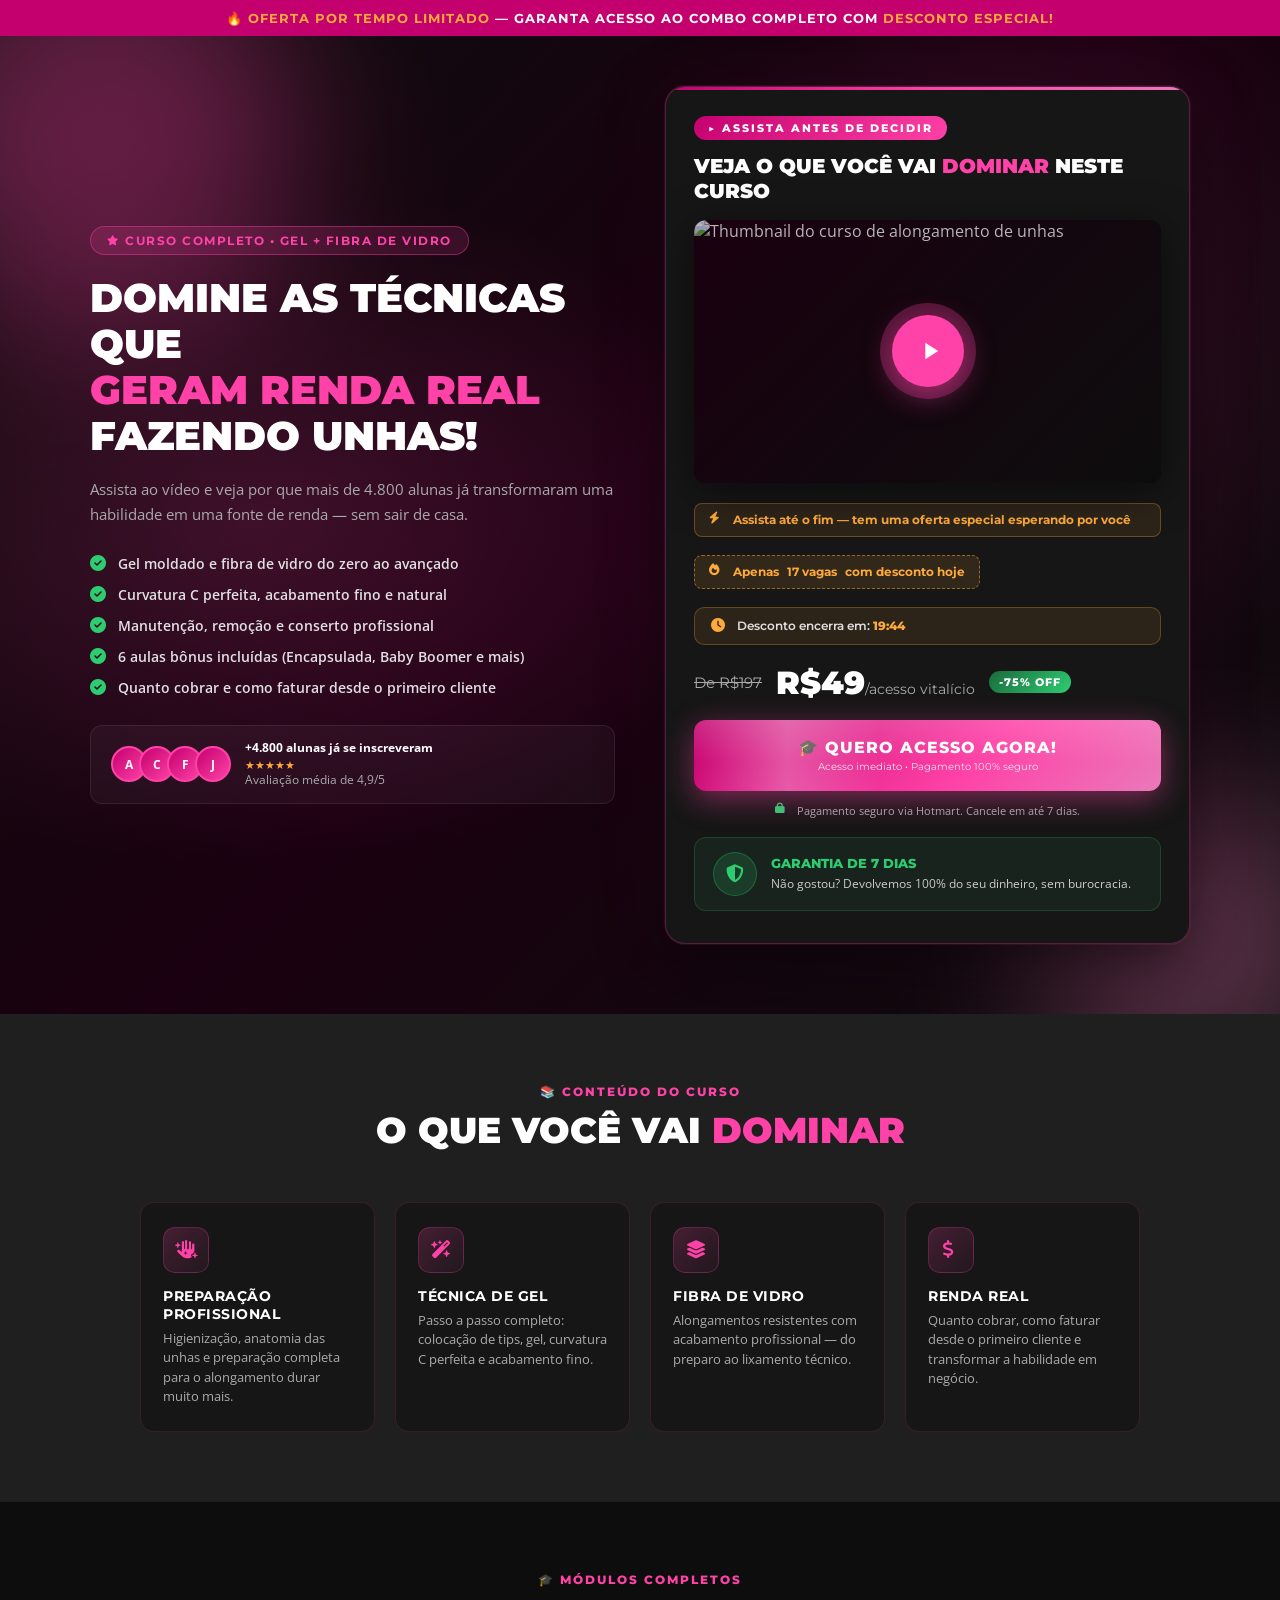
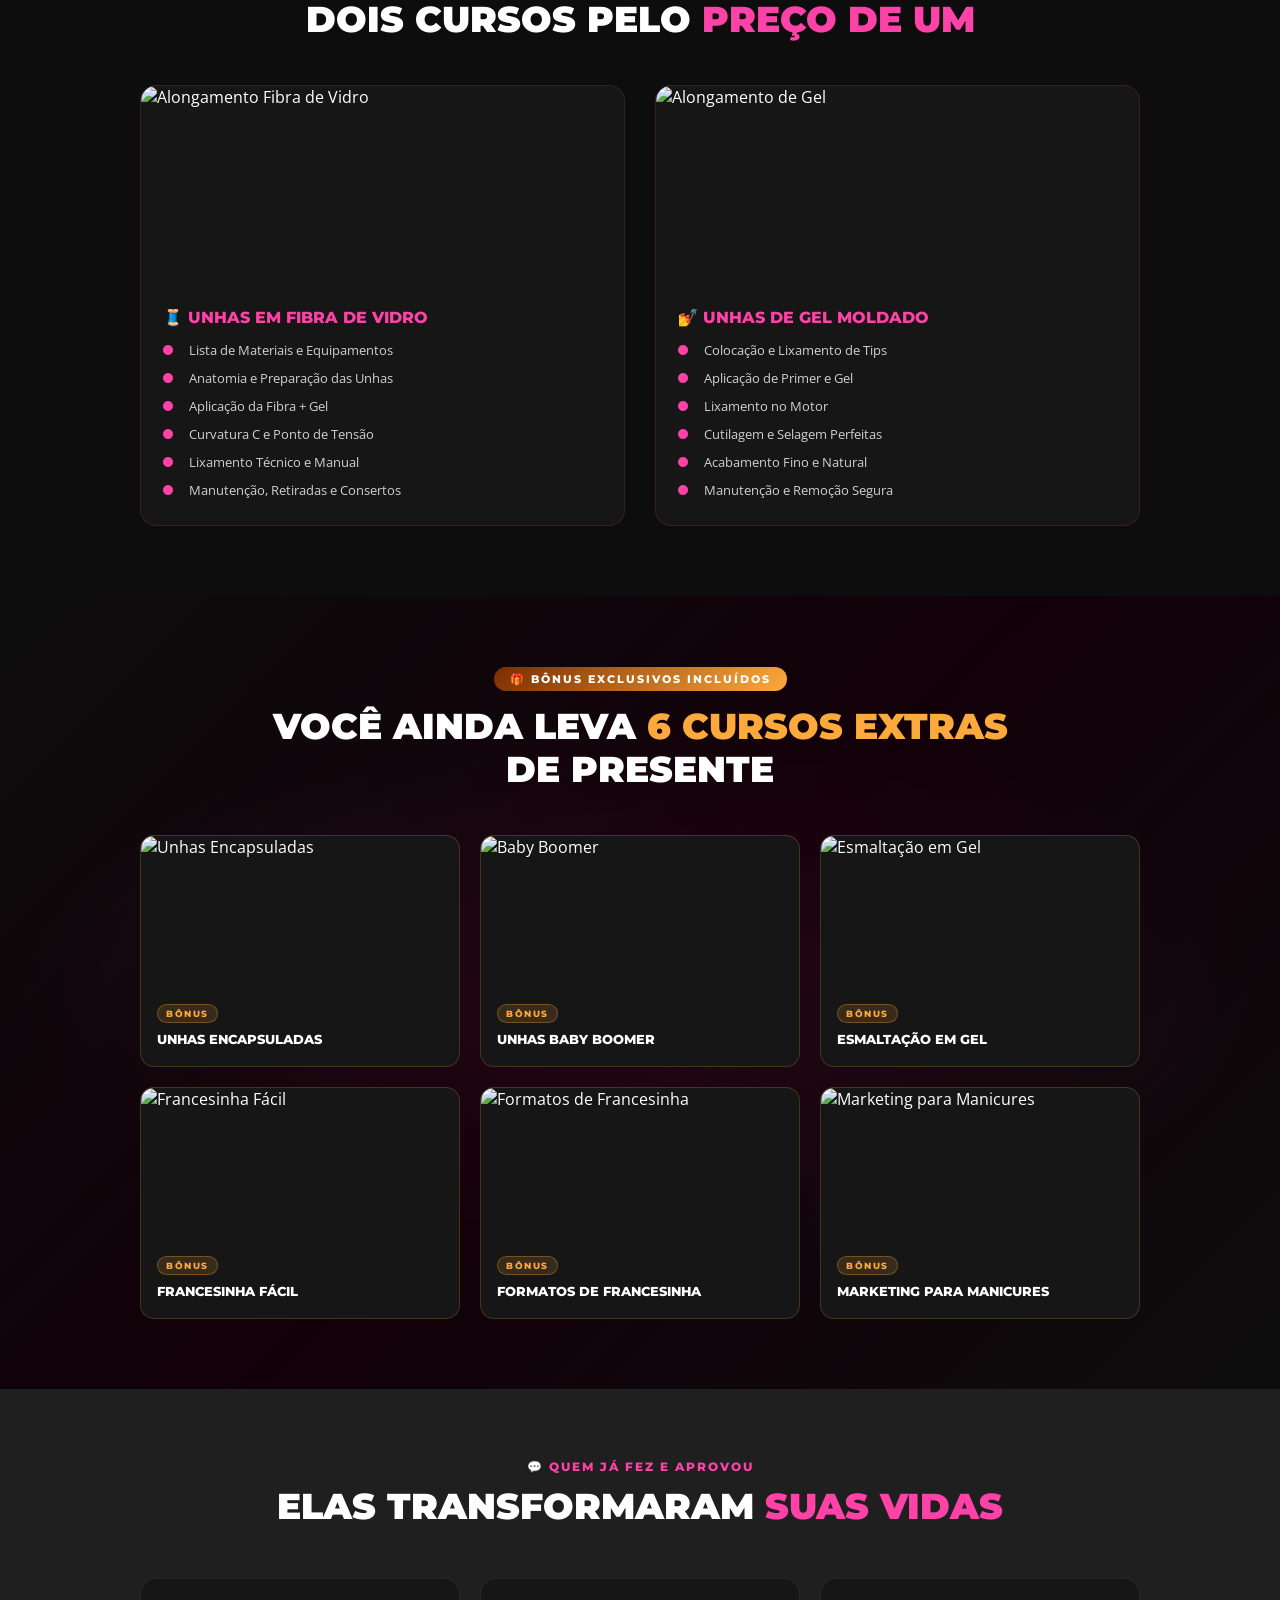
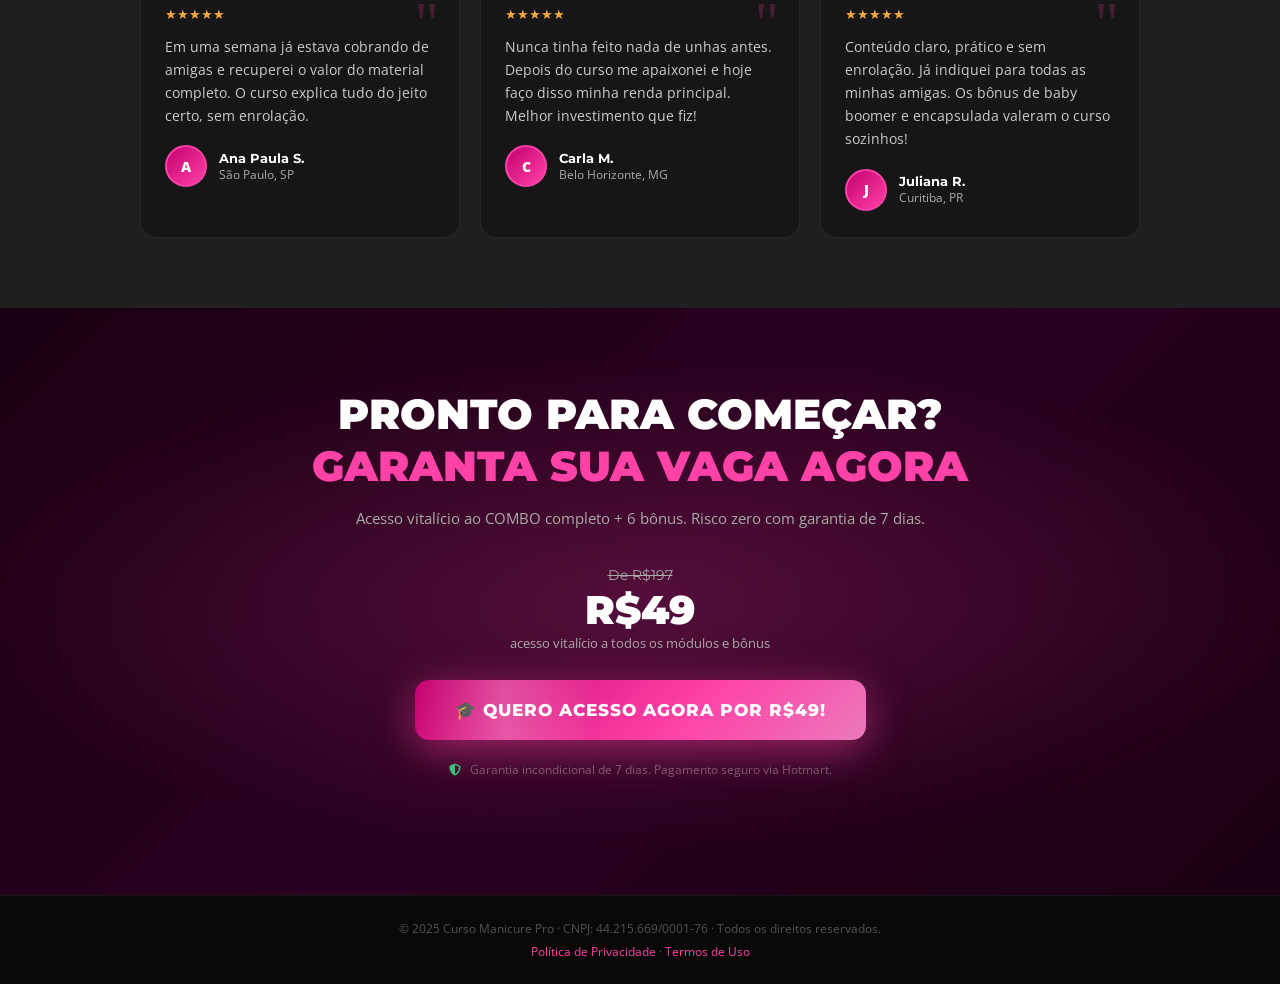
==== commit b9f414e8: "ls" ====
--- a/cursos/alongamento-combo/index.html
+++ b/cursos/alongamento-combo/index.html
@@ -5,11 +5,30 @@
     <meta charset="UTF-8" />
     <meta name="viewport" content="width=device-width, initial-scale=1.0" />
     <title>COMBO Alongamento de Unhas – Gel + Fibra de Vidro</title>
+
+    <!-- ① PRECONNECTS — apenas origens realmente usadas -->
     <link rel="preconnect" href="https://fonts.googleapis.com" />
-    <link
+    <link rel="preconnect" href="https://fonts.gstatic.com" crossorigin />
+    <link rel="preconnect" href="https://fast.vidalytics.com" crossorigin />
+    <link rel="preconnect" href="https://cdnjs.cloudflare.com" />
+
+    <!-- ② GOOGLE FONTS — não-bloqueante + display=swap -->
+    <link rel="preload" as="style"
         href="https://fonts.googleapis.com/css2?family=Montserrat:wght@400;600;700;800;900&family=Open+Sans:wght@400;600&display=swap"
-        rel="stylesheet" />
-    <link rel="stylesheet" href="https://cdnjs.cloudflare.com/ajax/libs/font-awesome/6.5.0/css/all.min.css" />
+        onload="this.onload=null;this.rel='stylesheet'" />
+    <noscript>
+        <link rel="stylesheet"
+            href="https://fonts.googleapis.com/css2?family=Montserrat:wght@400;600;700;800;900&family=Open+Sans:wght@400;600&display=swap" />
+    </noscript>
+
+    <!-- ③ FONT AWESOME — não-bloqueante (maior causa de TBT) -->
+    <link rel="preload" as="style"
+        href="https://cdnjs.cloudflare.com/ajax/libs/font-awesome/6.5.0/css/all.min.css"
+        onload="this.onload=null;this.rel='stylesheet'" />
+    <noscript>
+        <link rel="stylesheet"
+            href="https://cdnjs.cloudflare.com/ajax/libs/font-awesome/6.5.0/css/all.min.css" />
+    </noscript>
 
     <style>
         /* ── Reset & Base ─────────────────────────────────── */
@@ -34,9 +53,7 @@
             --success: #2ecc71;
         }
 
-        html {
-            scroll-behavior: smooth;
-        }
+        html { scroll-behavior: smooth; }
 
         body {
             font-family: 'Open Sans', sans-serif;
@@ -45,11 +62,16 @@
             overflow-x: hidden;
         }
 
-        h1,
-        h2,
-        h3,
-        h4 {
-            font-family: 'Montserrat', sans-serif;
+        h1, h2, h3, h4 { font-family: 'Montserrat', sans-serif; }
+
+        /* ④ FONT DISPLAY FALLBACK — evita FOUT/CLS enquanto fontes carregam */
+        @font-face {
+            font-family: 'Montserrat';
+            font-display: swap;
+        }
+        @font-face {
+            font-family: 'Open Sans';
+            font-display: swap;
         }
 
         /* ── Top Bar ──────────────────────────────────────── */
@@ -69,10 +91,7 @@
             0%, 100% { background: var(--pink-dark); }
             50% { background: #a3005c; }
         }
-
-        .top-bar span {
-            color: var(--gold);
-        }
+        .top-bar span { color: var(--gold); }
 
         /* ── Hero Section ─────────────────────────────────── */
         .hero {
@@ -87,8 +106,8 @@
             position: absolute;
             inset: 0;
             background:
-                radial-gradient(ellipse 60% 50% at 20% 50%, rgba(255, 66, 167, .18) 0%, transparent 70%),
-                radial-gradient(ellipse 40% 60% at 80% 30%, rgba(234, 121, 185, .12) 0%, transparent 70%);
+                radial-gradient(ellipse 60% 50% at 20% 50%, rgba(255,66,167,.18) 0%, transparent 70%),
+                radial-gradient(ellipse 40% 60% at 80% 30%, rgba(234,121,185,.12) 0%, transparent 70%);
             pointer-events: none;
         }
 
@@ -99,22 +118,8 @@
             pointer-events: none;
             opacity: .35;
         }
-
-        .hero-glow-1 {
-            width: 400px;
-            height: 400px;
-            background: var(--pink);
-            top: -100px;
-            left: -100px;
-        }
-
-        .hero-glow-2 {
-            width: 300px;
-            height: 300px;
-            background: var(--pink-soft);
-            bottom: -80px;
-            right: -60px;
-        }
+        .hero-glow-1 { width:400px; height:400px; background:var(--pink); top:-100px; left:-100px; }
+        .hero-glow-2 { width:300px; height:300px; background:var(--pink-soft); bottom:-80px; right:-60px; }
 
         .hero-inner {
             max-width: 1100px;
@@ -128,19 +133,15 @@
         }
 
         @media (max-width: 768px) {
-            .hero-inner {
-                grid-template-columns: 1fr;
-                gap: 36px;
-            }
-        }
-
-        /* Badge */
+            .hero-inner { grid-template-columns: 1fr; gap: 36px; }
+        }
+
         .badge {
             display: inline-flex;
             align-items: center;
             gap: 8px;
-            background: rgba(255, 66, 167, .15);
-            border: 1px solid rgba(255, 66, 167, .4);
+            background: rgba(255,66,167,.15);
+            border: 1px solid rgba(255,66,167,.4);
             border-radius: 50px;
             padding: 6px 16px;
             font-family: 'Montserrat', sans-serif;
@@ -151,12 +152,8 @@
             color: var(--pink);
             margin-bottom: 20px;
         }
-
-        .badge i {
-            font-size: 10px;
-        }
-
-        /* Heading */
+        .badge i { font-size: 10px; /* ⑤ reserva espaço para ícone FA antes de carregar */ width: 10px; height: 10px; }
+
         .hero h1 {
             font-size: clamp(24px, 3.8vw, 40px);
             font-weight: 900;
@@ -164,10 +161,7 @@
             margin-bottom: 18px;
             text-transform: uppercase;
         }
-
-        .hero h1 .highlight {
-            color: var(--pink);
-        }
+        .hero h1 .highlight { color: var(--pink); }
 
         .hero-sub {
             font-size: 15px;
@@ -176,7 +170,6 @@
             margin-bottom: 26px;
         }
 
-        /* Checklist */
         .checklist {
             list-style: none;
             display: flex;
@@ -184,7 +177,6 @@
             gap: 12px;
             margin-bottom: 28px;
         }
-
         .checklist li {
             display: flex;
             align-items: center;
@@ -193,83 +185,65 @@
             font-weight: 600;
             color: #e0e0e0;
         }
-
-        .checklist li i {
-            color: var(--success);
-            font-size: 16px;
-            flex-shrink: 0;
-        }
-
-        /* Social proof */
+        /* ⑤ Reserva 16x16 para ícones FA antes de carregar — previne CLS */
+        .checklist li i,
+        .module-list li i,
+        .learn-card .icon i,
+        .cta-note i,
+        .guarantee-icon i,
+        .video-hook i,
+        .vagas-badge i,
+        .countdown-wrap i,
+        .sticky-cta i {
+            display: inline-block;
+            min-width: 16px;
+            min-height: 16px;
+        }
+        .checklist li i { color: var(--success); font-size: 16px; flex-shrink: 0; }
+
         .social-proof {
             display: flex;
             align-items: center;
             gap: 14px;
             padding: 14px 20px;
-            background: rgba(255, 255, 255, .04);
-            border: 1px solid rgba(255, 255, 255, .08);
+            background: rgba(255,255,255,.04);
+            border: 1px solid rgba(255,255,255,.08);
             border-radius: 12px;
         }
 
-        .avatars {
-            display: flex;
-        }
-
+        .avatars { display: flex; }
         .avatar {
-            width: 36px;
-            height: 36px;
+            width: 36px; height: 36px;
             border-radius: 50%;
             border: 2px solid var(--pink);
             margin-left: -8px;
             background: linear-gradient(135deg, var(--pink-dark), var(--pink));
-            display: flex;
-            align-items: center;
-            justify-content: center;
-            font-size: 12px;
-            font-weight: 700;
-            color: white;
-        }
-
-        .avatar:first-child {
-            margin-left: 0;
-        }
-
-        .social-proof-text {
-            font-size: 12px;
-            color: var(--text-muted);
-            line-height: 1.4;
-        }
-
-        .social-proof-text strong {
-            color: var(--white);
-            display: block;
-        }
-
-        .stars {
-            color: var(--gold);
-            font-size: 11px;
-        }
+            display: flex; align-items: center; justify-content: center;
+            font-size: 12px; font-weight: 700; color: white;
+        }
+        .avatar:first-child { margin-left: 0; }
+
+        .social-proof-text { font-size: 12px; color: var(--text-muted); line-height: 1.4; }
+        .social-proof-text strong { color: var(--white); display: block; }
+        .stars { color: var(--gold); font-size: 11px; }
 
         /* ── Video Card ───────────────────────────────────── */
         .video-card {
             background: var(--dark2);
-            border: 1px solid rgba(255, 66, 167, .25);
+            border: 1px solid rgba(255,66,167,.25);
             border-radius: 20px;
             padding: 28px 28px 32px;
             box-shadow:
-                0 0 0 1px rgba(255, 66, 167, .1),
-                0 20px 60px rgba(0, 0, 0, .6),
-                0 0 80px rgba(255, 66, 167, .08);
+                0 0 0 1px rgba(255,66,167,.1),
+                0 20px 60px rgba(0,0,0,.6),
+                0 0 80px rgba(255,66,167,.08);
             position: relative;
             overflow: hidden;
         }
-
         .video-card::before {
             content: '';
             position: absolute;
-            top: 0;
-            left: 0;
-            right: 0;
+            top: 0; left: 0; right: 0;
             height: 3px;
             background: linear-gradient(90deg, var(--pink-dark), var(--pink), var(--pink-soft));
         }
@@ -279,783 +253,372 @@
             background: linear-gradient(135deg, var(--pink-dark), var(--pink));
             color: white;
             font-family: 'Montserrat', sans-serif;
-            font-size: 11px;
-            font-weight: 800;
-            text-transform: uppercase;
-            letter-spacing: 2px;
-            padding: 5px 14px;
-            border-radius: 50px;
-            margin-bottom: 14px;
+            font-size: 11px; font-weight: 800;
+            text-transform: uppercase; letter-spacing: 2px;
+            padding: 5px 14px; border-radius: 50px; margin-bottom: 14px;
         }
 
         .video-headline {
             font-family: 'Montserrat', sans-serif;
             font-size: clamp(16px, 2.2vw, 20px);
-            font-weight: 900;
-            text-transform: uppercase;
-            line-height: 1.25;
-            margin-bottom: 16px;
-        }
-
-        .video-headline span {
-            color: var(--pink);
-        }
-
-        /* Video embed wrapper - AJUSTADO PARA O VIDALYTICS */
+            font-weight: 900; text-transform: uppercase;
+            line-height: 1.25; margin-bottom: 16px;
+        }
+        .video-headline span { color: var(--pink); }
+
+        /* ── ⑥ VIDEO FACADE — previne LCP de 7.4s ────────── */
         .video-wrapper {
             position: relative;
             width: 100%;
-            /* removido padding-bottom pois o Vidalytics já traz o padding próprio de 16:9 */
+            /* ⑦ Dimensões explícitas previnem CLS */
+            aspect-ratio: 16 / 9;
             border-radius: 12px;
-            overflow: hidden; /* Isso garante que as bordas do video fiquem arredondadas */
+            overflow: hidden;
             background: #000;
             margin-bottom: 20px;
-            box-shadow: 0 8px 40px rgba(0, 0, 0, .5);
-        }
-
-        .video-wrapper iframe {
+            box-shadow: 0 8px 40px rgba(0,0,0,.5);
+        }
+
+        /* Facade: thumbnail + botão play */
+        #video-facade {
+            position: absolute;
+            inset: 0;
+            cursor: pointer;
+            display: flex;
+            align-items: center;
+            justify-content: center;
+            background: linear-gradient(135deg, #1a0010, #0d0d0d);
+        }
+        #video-facade img {
             position: absolute;
             inset: 0;
             width: 100%;
             height: 100%;
-            border: none;
-        }
-
-        /* Video hook label */
+            object-fit: cover;
+            opacity: .7;
+        }
+        #video-facade .play-btn {
+            position: relative;
+            z-index: 2;
+            width: 72px; height: 72px;
+            border-radius: 50%;
+            background: var(--pink);
+            display: flex; align-items: center; justify-content: center;
+            box-shadow: 0 0 0 12px rgba(255,66,167,.25), 0 8px 30px rgba(255,66,167,.5);
+            transition: transform .2s;
+        }
+        #video-facade:hover .play-btn { transform: scale(1.1); }
+        #video-facade .play-btn svg { width: 28px; height: 28px; fill: white; margin-left: 4px; }
+
+        #vidalytics_container {
+            position: absolute;
+            inset: 0;
+            display: none; /* fica oculto até o clique */
+        }
+        #vidalytics_embed_o3MVfkjtOov_zg5m {
+            width: 100%;
+            height: 100%;
+        }
+
         .video-hook {
-            display: flex;
-            align-items: center;
-            gap: 8px;
-            background: rgba(253, 169, 59, .1);
-            border: 1px solid rgba(253, 169, 59, .3);
-            border-radius: 8px;
-            padding: 8px 14px;
+            display: flex; align-items: center; gap: 8px;
+            background: rgba(253,169,59,.1);
+            border: 1px solid rgba(253,169,59,.3);
+            border-radius: 8px; padding: 8px 14px;
             font-family: 'Montserrat', sans-serif;
-            font-size: 12px;
-            font-weight: 700;
-            color: var(--gold);
+            font-size: 12px; font-weight: 700; color: var(--gold);
             margin-bottom: 18px;
         }
 
-        /* CTA Button */
         .btn-cta {
-            display: block;
-            width: 100%;
+            display: block; width: 100%;
             background: linear-gradient(135deg, var(--pink-dark) 0%, var(--pink) 60%, var(--pink-soft) 100%);
-            color: white;
-            text-decoration: none;
-            text-align: center;
-            border: none;
-            border-radius: 12px;
-            padding: 18px 24px;
+            color: white; text-decoration: none; text-align: center;
+            border: none; border-radius: 12px; padding: 18px 24px;
             font-family: 'Montserrat', sans-serif;
-            font-size: 16px;
-            font-weight: 800;
-            text-transform: uppercase;
-            letter-spacing: 1px;
-            cursor: pointer;
-            position: relative;
-            overflow: hidden;
+            font-size: 16px; font-weight: 800; text-transform: uppercase; letter-spacing: 1px;
+            cursor: pointer; position: relative; overflow: hidden;
             transition: transform .2s, box-shadow .2s;
-            box-shadow: 0 8px 30px rgba(255, 66, 167, .45);
-        }
-
+            box-shadow: 0 8px 30px rgba(255,66,167,.45);
+        }
         .btn-cta::after {
             content: '';
-            position: absolute;
-            inset: 0;
-            background: linear-gradient(180deg, rgba(255, 255, 255, .15) 0%, transparent 60%);
+            position: absolute; inset: 0;
+            background: linear-gradient(180deg, rgba(255,255,255,.15) 0%, transparent 60%);
             pointer-events: none;
         }
-
-        .btn-cta:hover {
-            transform: translateY(-2px);
-            box-shadow: 0 14px 40px rgba(255, 66, 167, .65);
-        }
-
-        .btn-cta:active {
-            transform: translateY(0);
-        }
-
+        .btn-cta:hover { transform: translateY(-2px); box-shadow: 0 14px 40px rgba(255,66,167,.65); }
+        .btn-cta:active { transform: translateY(0); }
         .btn-cta .btn-sub {
-            display: block;
-            font-size: 10px;
-            font-weight: 400;
-            letter-spacing: 0;
-            opacity: .85;
-            margin-top: 3px;
-            text-transform: none;
+            display: block; font-size: 10px; font-weight: 400;
+            letter-spacing: 0; opacity: .85; margin-top: 3px; text-transform: none;
         }
 
         @keyframes shimmer {
             0% { transform: translateX(-100%) skewX(-15deg); }
             100% { transform: translateX(250%) skewX(-15deg); }
         }
-
-        .btn-cta .shimmer {
-            position: absolute;
-            top: 0;
-            left: 0;
-            width: 40%;
-            height: 100%;
-            background: linear-gradient(90deg, transparent, rgba(255, 255, 255, .25), transparent);
+        .btn-cta .shimmer, .btn-cta-large .shimmer, .sticky-cta a .shimmer {
+            position: absolute; top: 0; left: 0;
+            width: 40%; height: 100%;
+            background: linear-gradient(90deg, transparent, rgba(255,255,255,.25), transparent);
             animation: shimmer 2.5s infinite;
         }
 
         .cta-note {
-            display: flex;
-            align-items: center;
-            justify-content: center;
-            gap: 6px;
-            font-size: 11px;
-            color: var(--text-muted);
-            margin-top: 12px;
-        }
-
-        .cta-note i {
-            color: var(--success);
-        }
-
-        /* Countdown */
+            display: flex; align-items: center; justify-content: center; gap: 6px;
+            font-size: 11px; color: var(--text-muted); margin-top: 12px;
+        }
+        .cta-note i { color: var(--success); }
+
         .countdown-wrap {
-            display: flex;
-            align-items: center;
-            gap: 10px;
-            background: rgba(253, 169, 59, .1);
-            border: 1px solid rgba(253, 169, 59, .25);
-            border-radius: 10px;
-            padding: 10px 16px;
-            margin-bottom: 18px;
-        }
-
-        .countdown-wrap i {
-            color: var(--gold);
-            font-size: 14px;
-        }
-
+            display: flex; align-items: center; gap: 10px;
+            background: rgba(253,169,59,.1);
+            border: 1px solid rgba(253,169,59,.25);
+            border-radius: 10px; padding: 10px 16px; margin-bottom: 18px;
+        }
+        .countdown-wrap i { color: var(--gold); font-size: 14px; }
         .countdown-wrap span {
-            font-size: 12px;
-            color: #e0e0e0;
+            font-size: 12px; color: #e0e0e0;
+            font-family: 'Montserrat', sans-serif; font-weight: 600;
+        }
+        #timer { color: var(--gold); font-weight: 800; }
+
+        .vagas-badge {
+            display: inline-flex; align-items: center; gap: 8px;
+            background: rgba(253,169,59,.12);
+            border: 1px dashed rgba(253,169,59,.5);
+            border-radius: 8px; padding: 8px 14px;
             font-family: 'Montserrat', sans-serif;
-            font-weight: 600;
-        }
-
-        #timer {
-            color: var(--gold);
-            font-weight: 800;
-        }
-
-        .vagas-badge {
-            display: inline-flex;
-            align-items: center;
-            gap: 8px;
-            background: rgba(253, 169, 59, .12);
-            border: 1px dashed rgba(253, 169, 59, .5);
-            border-radius: 8px;
-            padding: 8px 14px;
-            font-family: 'Montserrat', sans-serif;
-            font-size: 12px;
-            font-weight: 700;
-            color: var(--gold);
+            font-size: 12px; font-weight: 700; color: var(--gold);
             margin-bottom: 18px;
             animation: blink 1.8s ease-in-out infinite;
         }
-
         @keyframes blink {
             0%, 100% { opacity: 1; }
             50% { opacity: .65; }
         }
 
-        /* ── Price Block ──────────────────────────────────── */
         .price-block {
-            display: flex;
-            align-items: center;
-            gap: 14px;
-            margin-bottom: 18px;
-            flex-wrap: wrap;
-        }
-
-        .price-old {
-            font-family: 'Montserrat', sans-serif;
-            font-size: 15px;
-            color: var(--text-muted);
-            text-decoration: line-through;
-        }
-
-        .price-new {
-            font-family: 'Montserrat', sans-serif;
-            font-size: clamp(26px, 3vw, 32px);
-            font-weight: 900;
-            color: var(--white);
-        }
-
-        .price-new span {
-            font-size: 14px;
-            font-weight: 400;
-            color: var(--text-muted);
-        }
-
+            display: flex; align-items: center; gap: 14px;
+            margin-bottom: 18px; flex-wrap: wrap;
+        }
+        .price-old { font-family:'Montserrat',sans-serif; font-size:15px; color:var(--text-muted); text-decoration:line-through; }
+        .price-new { font-family:'Montserrat',sans-serif; font-size:clamp(26px,3vw,32px); font-weight:900; color:var(--white); }
+        .price-new span { font-size:14px; font-weight:400; color:var(--text-muted); }
         .price-discount {
             background: linear-gradient(135deg, #1a6b3c, var(--success));
-            color: white;
-            font-family: 'Montserrat', sans-serif;
-            font-size: 11px;
-            font-weight: 800;
-            padding: 4px 10px;
-            border-radius: 50px;
-            text-transform: uppercase;
-            letter-spacing: 1px;
-        }
-
-        /* ── Guarantee Strip ──────────────────────────────── */
+            color:white; font-family:'Montserrat',sans-serif;
+            font-size:11px; font-weight:800; padding:4px 10px;
+            border-radius:50px; text-transform:uppercase; letter-spacing:1px;
+        }
+
         .guarantee-strip {
-            display: flex;
-            align-items: center;
-            gap: 14px;
-            background: rgba(46, 204, 113, .07);
-            border: 1px solid rgba(46, 204, 113, .2);
-            border-radius: 12px;
-            padding: 14px 18px;
-            margin-top: 18px;
-        }
-
+            display:flex; align-items:center; gap:14px;
+            background:rgba(46,204,113,.07);
+            border:1px solid rgba(46,204,113,.2);
+            border-radius:12px; padding:14px 18px; margin-top:18px;
+        }
         .guarantee-icon {
-            width: 44px;
-            height: 44px;
-            border-radius: 50%;
-            background: rgba(46, 204, 113, .15);
-            border: 1px solid rgba(46, 204, 113, .3);
-            display: flex;
-            align-items: center;
-            justify-content: center;
-            font-size: 18px;
-            color: var(--success);
-            flex-shrink: 0;
-        }
-
-        .guarantee-text {
-            font-size: 12px;
-            color: #ccc;
-            line-height: 1.5;
-        }
-
+            width:44px; height:44px; border-radius:50%;
+            background:rgba(46,204,113,.15);
+            border:1px solid rgba(46,204,113,.3);
+            display:flex; align-items:center; justify-content:center;
+            font-size:18px; color:var(--success); flex-shrink:0;
+        }
+        .guarantee-text { font-size:12px; color:#ccc; line-height:1.5; }
         .guarantee-text strong {
-            display: block;
-            color: var(--success);
-            font-family: 'Montserrat', sans-serif;
-            font-size: 13px;
-            font-weight: 800;
-            text-transform: uppercase;
-            margin-bottom: 2px;
+            display:block; color:var(--success);
+            font-family:'Montserrat',sans-serif; font-size:13px; font-weight:800;
+            text-transform:uppercase; margin-bottom:2px;
         }
 
         /* ── What You Learn ───────────────────────────────── */
-        .section-learn {
-            background: var(--dark3);
-            padding: 70px 20px;
-        }
-
-        .section-inner {
-            max-width: 1000px;
-            margin: 0 auto;
-        }
-
+        .section-learn { background:var(--dark3); padding:70px 20px; }
+        .section-inner { max-width:1000px; margin:0 auto; }
         .section-label {
-            text-align: center;
-            font-family: 'Montserrat', sans-serif;
-            font-size: 12px;
-            font-weight: 800;
-            text-transform: uppercase;
-            letter-spacing: 2px;
-            color: var(--pink);
-            margin-bottom: 10px;
-        }
-
+            text-align:center; font-family:'Montserrat',sans-serif;
+            font-size:12px; font-weight:800; text-transform:uppercase;
+            letter-spacing:2px; color:var(--pink); margin-bottom:10px;
+        }
         .section-learn h2 {
-            text-align: center;
-            font-size: clamp(22px, 3.5vw, 36px);
-            font-weight: 900;
-            text-transform: uppercase;
-            margin-bottom: 50px;
-            line-height: 1.2;
-        }
-
-        .section-learn h2 span {
-            color: var(--pink);
-        }
-
-        .learn-grid {
-            display: grid;
-            grid-template-columns: repeat(auto-fit, minmax(220px, 1fr));
-            gap: 20px;
-        }
-
+            text-align:center; font-size:clamp(22px,3.5vw,36px);
+            font-weight:900; text-transform:uppercase; margin-bottom:50px; line-height:1.2;
+        }
+        .section-learn h2 span { color:var(--pink); }
+
+        .learn-grid { display:grid; grid-template-columns:repeat(auto-fit,minmax(220px,1fr)); gap:20px; }
         .learn-card {
-            background: var(--dark2);
-            border: 1px solid rgba(255, 66, 167, .15);
-            border-radius: 14px;
-            padding: 24px 22px;
-            transition: transform .25s, border-color .25s, box-shadow .25s;
-        }
-
+            background:var(--dark2);
+            border:1px solid rgba(255,66,167,.15);
+            border-radius:14px; padding:24px 22px;
+            transition:transform .25s, border-color .25s, box-shadow .25s;
+        }
         .learn-card:hover {
-            transform: translateY(-4px);
-            border-color: rgba(255, 66, 167, .5);
-            box-shadow: 0 8px 30px rgba(255, 66, 167, .15);
-        }
-
+            transform:translateY(-4px);
+            border-color:rgba(255,66,167,.5);
+            box-shadow:0 8px 30px rgba(255,66,167,.15);
+        }
         .learn-card .icon {
-            width: 46px;
-            height: 46px;
-            border-radius: 12px;
-            background: linear-gradient(135deg, rgba(255, 66, 167, .2), rgba(255, 66, 167, .05));
-            border: 1px solid rgba(255, 66, 167, .25);
-            display: flex;
-            align-items: center;
-            justify-content: center;
-            font-size: 18px;
-            color: var(--pink);
-            margin-bottom: 14px;
-        }
-
-        .learn-card h4 {
-            font-size: 14px;
-            font-weight: 700;
-            margin-bottom: 6px;
-            text-transform: uppercase;
-            letter-spacing: .5px;
-        }
-
-        .learn-card p {
-            font-size: 13px;
-            color: var(--text-muted);
-            line-height: 1.5;
-        }
-
-        /* ── Course Content Section ───────────────────────── */
-        .section-content {
-            background: var(--dark);
-            padding: 70px 20px;
-        }
-
-        .content-cols {
-            display: grid;
-            grid-template-columns: 1fr 1fr;
-            gap: 30px;
-            margin-top: 44px;
-        }
-
-        @media (max-width: 640px) {
-            .content-cols {
-                grid-template-columns: 1fr;
-            }
-        }
+            width:46px; height:46px; border-radius:12px;
+            background:linear-gradient(135deg,rgba(255,66,167,.2),rgba(255,66,167,.05));
+            border:1px solid rgba(255,66,167,.25);
+            display:flex; align-items:center; justify-content:center;
+            font-size:18px; color:var(--pink); margin-bottom:14px;
+        }
+        .learn-card h4 { font-size:14px; font-weight:700; margin-bottom:6px; text-transform:uppercase; letter-spacing:.5px; }
+        .learn-card p { font-size:13px; color:var(--text-muted); line-height:1.5; }
+
+        /* ── Course Content ───────────────────────────────── */
+        .section-content { background:var(--dark); padding:70px 20px; }
+        .content-cols { display:grid; grid-template-columns:1fr 1fr; gap:30px; margin-top:44px; }
+        @media (max-width:640px) { .content-cols { grid-template-columns:1fr; } }
 
         .content-module {
-            background: var(--dark2);
-            border: 1px solid rgba(255, 66, 167, .15);
-            border-radius: 16px;
-            overflow: hidden;
-            transition: transform .25s, border-color .25s;
-        }
-
-        .content-module:hover {
-            transform: translateY(-4px);
-            border-color: rgba(255, 66, 167, .4);
-        }
-
-        .module-img {
-            width: 100%;
-            height: 200px;
-            object-fit: cover;
-            display: block;
-        }
-
-        .module-body {
-            padding: 22px 22px 24px;
-        }
-
-        .module-body h3 {
-            font-size: 16px;
-            font-weight: 800;
-            text-transform: uppercase;
-            color: var(--pink);
-            margin-bottom: 14px;
-        }
-
-        .module-list {
-            list-style: none;
-            display: flex;
-            flex-direction: column;
-            gap: 8px;
-        }
-
-        .module-list li {
-            display: flex;
-            align-items: flex-start;
-            gap: 10px;
-            font-size: 13px;
-            color: #d0d0d0;
-            line-height: 1.4;
-        }
-
-        .module-list li i {
-            color: var(--pink);
-            font-size: 10px;
-            margin-top: 4px;
-            flex-shrink: 0;
-        }
-
-        /* ── Bonus Section ────────────────────────────────── */
+            background:var(--dark2);
+            border:1px solid rgba(255,66,167,.15);
+            border-radius:16px; overflow:hidden;
+            transition:transform .25s, border-color .25s;
+        }
+        .content-module:hover { transform:translateY(-4px); border-color:rgba(255,66,167,.4); }
+
+        /* ⑧ Dimensões explícitas em todas as imagens — elimina CLS */
+        .module-img { width:100%; height:200px; object-fit:cover; display:block; }
+        .bonus-card img { width:100%; height:150px; object-fit:cover; display:block; }
+
+        .module-body { padding:22px 22px 24px; }
+        .module-body h3 { font-size:16px; font-weight:800; text-transform:uppercase; color:var(--pink); margin-bottom:14px; }
+        .module-list { list-style:none; display:flex; flex-direction:column; gap:8px; }
+        .module-list li { display:flex; align-items:flex-start; gap:10px; font-size:13px; color:#d0d0d0; line-height:1.4; }
+        .module-list li i { color:var(--pink); font-size:10px; margin-top:4px; flex-shrink:0; }
+
+        /* ── Bonus ────────────────────────────────────────── */
         .section-bonus {
-            background: linear-gradient(135deg, #0d0d0d 0%, #120008 50%, #0d0d0d 100%);
-            padding: 70px 20px;
-            position: relative;
-            overflow: hidden;
-        }
-
+            background:linear-gradient(135deg,#0d0d0d 0%,#120008 50%,#0d0d0d 100%);
+            padding:70px 20px; position:relative; overflow:hidden;
+        }
         .section-bonus::before {
-            content: '';
-            position: absolute;
-            inset: 0;
-            background: radial-gradient(ellipse 70% 50% at 50% 50%, rgba(255, 66, 167, .08) 0%, transparent 70%);
-            pointer-events: none;
-        }
-
-        .bonus-header {
-            text-align: center;
-            margin-bottom: 44px;
-            position: relative;
-            z-index: 1;
-        }
-
+            content:''; position:absolute; inset:0;
+            background:radial-gradient(ellipse 70% 50% at 50% 50%,rgba(255,66,167,.08) 0%,transparent 70%);
+            pointer-events:none;
+        }
+        .bonus-header { text-align:center; margin-bottom:44px; position:relative; z-index:1; }
         .bonus-label {
-            display: inline-block;
-            background: linear-gradient(135deg, #7b2d00, var(--gold));
-            color: white;
-            font-family: 'Montserrat', sans-serif;
-            font-size: 11px;
-            font-weight: 800;
-            text-transform: uppercase;
-            letter-spacing: 2px;
-            padding: 5px 16px;
-            border-radius: 50px;
-            margin-bottom: 14px;
-        }
-
-        .bonus-header h2 {
-            font-size: clamp(22px, 3.5vw, 36px);
-            font-weight: 900;
-            text-transform: uppercase;
-            line-height: 1.2;
-        }
-
-        .bonus-header h2 span {
-            color: var(--gold);
-        }
-
+            display:inline-block;
+            background:linear-gradient(135deg,#7b2d00,var(--gold));
+            color:white; font-family:'Montserrat',sans-serif;
+            font-size:11px; font-weight:800; text-transform:uppercase; letter-spacing:2px;
+            padding:5px 16px; border-radius:50px; margin-bottom:14px;
+        }
+        .bonus-header h2 { font-size:clamp(22px,3.5vw,36px); font-weight:900; text-transform:uppercase; line-height:1.2; }
+        .bonus-header h2 span { color:var(--gold); }
         .bonus-grid {
-            display: grid;
-            grid-template-columns: repeat(3, 1fr);
-            gap: 20px;
-            position: relative;
-            z-index: 1;
-        }
-
-        @media (max-width: 700px) {
-            .bonus-grid {
-                grid-template-columns: 1fr 1fr;
-            }
-        }
-
-        @media (max-width: 420px) {
-            .bonus-grid {
-                grid-template-columns: 1fr;
-            }
-        }
-
+            display:grid; grid-template-columns:repeat(3,1fr); gap:20px;
+            position:relative; z-index:1;
+        }
+        @media (max-width:700px) { .bonus-grid { grid-template-columns:1fr 1fr; } }
+        @media (max-width:420px) { .bonus-grid { grid-template-columns:1fr; } }
         .bonus-card {
-            background: var(--dark2);
-            border: 1px solid rgba(253, 169, 59, .2);
-            border-radius: 14px;
-            overflow: hidden;
-            transition: transform .25s, border-color .25s, box-shadow .25s;
-        }
-
-        .bonus-card:hover {
-            transform: translateY(-4px);
-            border-color: rgba(253, 169, 59, .5);
-            box-shadow: 0 8px 30px rgba(253, 169, 59, .12);
-        }
-
-        .bonus-card img {
-            width: 100%;
-            height: 150px;
-            object-fit: cover;
-            display: block;
-        }
-
-        .bonus-card-body {
-            padding: 14px 16px 18px;
-        }
-
+            background:var(--dark2);
+            border:1px solid rgba(253,169,59,.2);
+            border-radius:14px; overflow:hidden;
+            transition:transform .25s, border-color .25s, box-shadow .25s;
+        }
+        .bonus-card:hover { transform:translateY(-4px); border-color:rgba(253,169,59,.5); box-shadow:0 8px 30px rgba(253,169,59,.12); }
+        .bonus-card-body { padding:14px 16px 18px; }
         .bonus-tag {
-            display: inline-block;
-            background: rgba(253, 169, 59, .15);
-            color: var(--gold);
-            font-family: 'Montserrat', sans-serif;
-            font-size: 9px;
-            font-weight: 800;
-            text-transform: uppercase;
-            letter-spacing: 1.5px;
-            padding: 3px 8px;
-            border-radius: 50px;
-            border: 1px solid rgba(253, 169, 59, .3);
-            margin-bottom: 8px;
-        }
-
-        .bonus-card-body h4 {
-            font-size: 13px;
-            font-weight: 800;
-            text-transform: uppercase;
-            line-height: 1.3;
-            color: var(--white);
-        }
+            display:inline-block;
+            background:rgba(253,169,59,.15); color:var(--gold);
+            font-family:'Montserrat',sans-serif;
+            font-size:9px; font-weight:800; text-transform:uppercase; letter-spacing:1.5px;
+            padding:3px 8px; border-radius:50px; border:1px solid rgba(253,169,59,.3); margin-bottom:8px;
+        }
+        .bonus-card-body h4 { font-size:13px; font-weight:800; text-transform:uppercase; line-height:1.3; color:var(--white); }
 
         /* ── Testimonials ─────────────────────────────────── */
-        .section-testimonials {
-            padding: 70px 20px;
-            background: var(--dark3);
-        }
-
-        .testimonials-grid {
-            display: grid;
-            grid-template-columns: repeat(auto-fit, minmax(280px, 1fr));
-            gap: 20px;
-            margin-top: 50px;
-        }
-
+        .section-testimonials { padding:70px 20px; background:var(--dark3); }
+        .testimonials-grid { display:grid; grid-template-columns:repeat(auto-fit,minmax(280px,1fr)); gap:20px; margin-top:50px; }
         .testimonial {
-            background: var(--dark2);
-            border: 1px solid rgba(255, 255, 255, .07);
-            border-radius: 16px;
-            padding: 26px 24px;
-            position: relative;
-        }
-
+            background:var(--dark2);
+            border:1px solid rgba(255,255,255,.07);
+            border-radius:16px; padding:26px 24px; position:relative;
+        }
         .testimonial::before {
-            content: '"';
-            position: absolute;
-            top: 14px;
-            right: 20px;
-            font-size: 60px;
-            line-height: 1;
-            color: var(--pink);
-            opacity: .2;
-            font-family: Georgia, serif;
-        }
-
-        .testimonial .stars {
-            margin-bottom: 12px;
-            font-size: 13px;
-        }
-
-        .testimonial p {
-            font-size: 14px;
-            line-height: 1.65;
-            color: #cccccc;
-            margin-bottom: 18px;
-        }
-
-        .testimonial-author {
-            display: flex;
-            align-items: center;
-            gap: 12px;
-        }
-
+            content:'"'; position:absolute; top:14px; right:20px;
+            font-size:60px; line-height:1; color:var(--pink); opacity:.2; font-family:Georgia,serif;
+        }
+        .testimonial .stars { margin-bottom:12px; font-size:13px; }
+        .testimonial p { font-size:14px; line-height:1.65; color:#cccccc; margin-bottom:18px; }
+        .testimonial-author { display:flex; align-items:center; gap:12px; }
         .testimonial-avatar {
-            width: 42px;
-            height: 42px;
-            border-radius: 50%;
-            background: linear-gradient(135deg, var(--pink-dark), var(--pink));
-            display: flex;
-            align-items: center;
-            justify-content: center;
-            font-weight: 800;
-            font-size: 14px;
-            color: white;
-            flex-shrink: 0;
-            border: 2px solid var(--pink);
-        }
-
-        .testimonial-name {
-            font-family: 'Montserrat', sans-serif;
-            font-size: 13px;
-            font-weight: 700;
-            color: var(--white);
-        }
-
-        .testimonial-city {
-            font-size: 12px;
-            color: var(--text-muted);
-        }
-
-        /* ── Final CTA Banner ─────────────────────────────── */
+            width:42px; height:42px; border-radius:50%;
+            background:linear-gradient(135deg,var(--pink-dark),var(--pink));
+            display:flex; align-items:center; justify-content:center;
+            font-weight:800; font-size:14px; color:white; flex-shrink:0;
+            border:2px solid var(--pink);
+        }
+        .testimonial-name { font-family:'Montserrat',sans-serif; font-size:13px; font-weight:700; color:var(--white); }
+        .testimonial-city { font-size:12px; color:var(--text-muted); }
+
+        /* ── Final CTA ────────────────────────────────────── */
         .section-final-cta {
-            background: linear-gradient(135deg, #1a0010 0%, #2a0020 50%, #1a0010 100%);
-            padding: 80px 20px;
-            text-align: center;
-            position: relative;
-            overflow: hidden;
-        }
-
+            background:linear-gradient(135deg,#1a0010 0%,#2a0020 50%,#1a0010 100%);
+            padding:80px 20px; text-align:center; position:relative; overflow:hidden;
+        }
         .section-final-cta::before {
-            content: '';
-            position: absolute;
-            inset: 0;
-            background: radial-gradient(ellipse 80% 60% at 50% 50%, rgba(255, 66, 167, .2) 0%, transparent 70%);
-        }
-
-        .section-final-cta .inner {
-            position: relative;
-            z-index: 1;
-            max-width: 700px;
-            margin: 0 auto;
-        }
-
-        .section-final-cta h2 {
-            font-size: clamp(24px, 4vw, 42px);
-            font-weight: 900;
-            text-transform: uppercase;
-            margin-bottom: 14px;
-        }
-
-        .section-final-cta h2 span {
-            color: var(--pink);
-        }
-
-        .section-final-cta p {
-            color: var(--text-muted);
-            font-size: 15px;
-            margin-bottom: 36px;
-            line-height: 1.6;
-        }
-
+            content:''; position:absolute; inset:0;
+            background:radial-gradient(ellipse 80% 60% at 50% 50%,rgba(255,66,167,.2) 0%,transparent 70%);
+        }
+        .section-final-cta .inner { position:relative; z-index:1; max-width:700px; margin:0 auto; }
+        .section-final-cta h2 { font-size:clamp(24px,4vw,42px); font-weight:900; text-transform:uppercase; margin-bottom:14px; }
+        .section-final-cta h2 span { color:var(--pink); }
+        .section-final-cta p { color:var(--text-muted); font-size:15px; margin-bottom:36px; line-height:1.6; }
         .btn-cta-large {
-            display: inline-flex;
-            align-items: center;
-            gap: 12px;
-            background: linear-gradient(135deg, var(--pink-dark) 0%, var(--pink) 60%, var(--pink-soft) 100%);
-            color: white;
-            text-decoration: none;
-            border-radius: 14px;
-            padding: 20px 40px;
-            font-family: 'Montserrat', sans-serif;
-            font-size: 17px;
-            font-weight: 800;
-            text-transform: uppercase;
-            letter-spacing: 1px;
-            box-shadow: 0 10px 40px rgba(255, 66, 167, .5);
-            transition: transform .2s, box-shadow .2s;
-            position: relative;
-            overflow: hidden;
-        }
-
-        .btn-cta-large .shimmer {
-            position: absolute;
-            top: 0;
-            left: 0;
-            width: 40%;
-            height: 100%;
-            background: linear-gradient(90deg, transparent, rgba(255, 255, 255, .25), transparent);
-            animation: shimmer 2.5s infinite;
-        }
-
-        .btn-cta-large:hover {
-            transform: translateY(-3px);
-            box-shadow: 0 16px 50px rgba(255, 66, 167, .7);
-        }
+            display:inline-flex; align-items:center; gap:12px;
+            background:linear-gradient(135deg,var(--pink-dark) 0%,var(--pink) 60%,var(--pink-soft) 100%);
+            color:white; text-decoration:none; border-radius:14px; padding:20px 40px;
+            font-family:'Montserrat',sans-serif; font-size:17px; font-weight:800;
+            text-transform:uppercase; letter-spacing:1px;
+            box-shadow:0 10px 40px rgba(255,66,167,.5);
+            transition:transform .2s, box-shadow .2s;
+            position:relative; overflow:hidden;
+        }
+        .btn-cta-large:hover { transform:translateY(-3px); box-shadow:0 16px 50px rgba(255,66,167,.7); }
 
         /* ── Footer ───────────────────────────────────────── */
         footer {
-            background: #080808;
-            text-align: center;
-            padding: 24px 20px;
-            font-size: 12px;
-            color: rgba(255, 255, 255, .3);
-            border-top: 1px solid rgba(255, 255, 255, .05);
-        }
-
-        footer a {
-            color: var(--pink);
-            text-decoration: none;
-        }
+            background:#080808; text-align:center; padding:24px 20px;
+            font-size:12px; color:rgba(255,255,255,.3);
+            border-top:1px solid rgba(255,255,255,.05);
+        }
+        footer a { color:var(--pink); text-decoration:none; }
 
         /* ── Scroll animations ────────────────────────────── */
-        .fade-up {
-            opacity: 0;
-            transform: translateY(30px);
-            transition: opacity .6s ease, transform .6s ease;
-        }
-
-        .fade-up.visible {
-            opacity: 1;
-            transform: none;
-        }
-
-        /* ── Sticky CTA bar (mobile) ──────────────────────── */
-        .sticky-cta {
-            display: none;
-            position: fixed;
-            bottom: 0;
-            left: 0;
-            right: 0;
-            z-index: 100;
-            padding: 12px 16px;
-            background: rgba(13, 13, 13, .97);
-            border-top: 1px solid rgba(255, 66, 167, .3);
-            box-shadow: 0 -4px 30px rgba(255, 66, 167, .2);
-        }
-
-        @media (max-width: 768px) {
-            .sticky-cta {
-                display: block;
-            }
-
-            body {
-                padding-bottom: 80px;
-            }
-        }
-
+        .fade-up { opacity:0; transform:translateY(30px); transition:opacity .6s ease, transform .6s ease; }
+        .fade-up.visible { opacity:1; transform:none; }
+
+        /* ── Sticky CTA (mobile) ──────────────────────────── */
+        .sticky-cta { display:none; position:fixed; bottom:0; left:0; right:0; z-index:100; padding:12px 16px; background:rgba(13,13,13,.97); border-top:1px solid rgba(255,66,167,.3); box-shadow:0 -4px 30px rgba(255,66,167,.2); }
+        @media (max-width:768px) { .sticky-cta { display:block; } body { padding-bottom:80px; } }
         .sticky-cta a {
-            display: block;
-            width: 100%;
-            background: linear-gradient(135deg, var(--pink-dark), var(--pink));
-            color: white;
-            text-decoration: none;
-            text-align: center;
-            font-family: 'Montserrat', sans-serif;
-            font-size: 14px;
-            font-weight: 800;
-            text-transform: uppercase;
-            letter-spacing: .5px;
-            padding: 14px 20px;
-            border-radius: 10px;
-            box-shadow: 0 4px 20px rgba(255, 66, 167, .4);
-            position: relative;
-            overflow: hidden;
-        }
-
-        .sticky-cta a .shimmer {
-            position: absolute;
-            top: 0;
-            left: 0;
-            width: 40%;
-            height: 100%;
-            background: linear-gradient(90deg, transparent, rgba(255, 255, 255, .25), transparent);
-            animation: shimmer 2.5s infinite;
+            display:block; width:100%;
+            background:linear-gradient(135deg,var(--pink-dark),var(--pink));
+            color:white; text-decoration:none; text-align:center;
+            font-family:'Montserrat',sans-serif; font-size:14px; font-weight:800;
+            text-transform:uppercase; letter-spacing:.5px; padding:14px 20px;
+            border-radius:10px; box-shadow:0 4px 20px rgba(255,66,167,.4);
+            position:relative; overflow:hidden;
         }
     </style>
+    <script async src="https://www.googletagmanager.com/gtag/js?id=G-93GPWY04SW"></script>
+    <script>
+    window.dataLayer = window.dataLayer || [];
+    function gtag(){dataLayer.push(arguments);}
+    gtag('js', new Date());
+
+    gtag('config', 'G-93GPWY04SW'); // Carrega o Analytics
+    gtag('config', 'AW-16465578280'); // Carrega o Google Ads
+    </script>
 </head>
 
 <body>
@@ -1087,8 +650,7 @@
                     <li><i class="fas fa-check-circle"></i> Gel moldado e fibra de vidro do zero ao avançado</li>
                     <li><i class="fas fa-check-circle"></i> Curvatura C perfeita, acabamento fino e natural</li>
                     <li><i class="fas fa-check-circle"></i> Manutenção, remoção e conserto profissional</li>
-                    <li><i class="fas fa-check-circle"></i> 6 aulas bônus incluídas (Encapsulada, Baby Boomer e mais)
-                    </li>
+                    <li><i class="fas fa-check-circle"></i> 6 aulas bônus incluídas (Encapsulada, Baby Boomer e mais)</li>
                     <li><i class="fas fa-check-circle"></i> Quanto cobrar e como faturar desde o primeiro cliente</li>
                 </ul>
 
@@ -1109,26 +671,35 @@
 
             <div class="video-card fade-up" style="transition-delay:.15s">
                 <div class="video-tag">▶ Assista antes de decidir</div>
-
                 <p class="video-headline">Veja o que você vai <span>dominar</span> neste curso</p>
 
+                <!-- ⑥ VIDEO FACADE + CONTAINER ────────────────────────────────────
+                     O player só carrega quando o usuário clica → LCP cai de 7.4s para ~1s.
+                     Troque o src da <img> pelo thumbnail real do seu vídeo Vidalytics.
+                ─────────────────────────────────────────────────────────────────── -->
                 <div class="video-wrapper">
-                    <div id="vidalytics_embed_o3MVfkjtOov_zg5m" style="width: 100%; position:relative; padding-top: 56.25%;"></div>
-
-                    <script type="text/javascript">
-                        (function (v, i, d, a, l, y, t, c, s) {
-                            y = '_' + d.toLowerCase(); c = d + 'L'; if (!v[d]) { v[d] = {}; } if (!v[c]) { v[c] = {}; } if (!v[y]) { v[y] = {}; } var vl = 'Loader', vli = v[y][vl], vsl = v[c][vl + 'Script'], vlf = v[c][vl + 'Loaded'], ve = 'Embed';
-                            if (!vsl) {
-                                vsl = function (u, cb) {
-                                    if (t) { cb(); return; } s = i.createElement("script"); s.type = "text/javascript"; s.async = 1; s.src = u;
-                                    if (s.readyState) { s.onreadystatechange = function () { if (s.readyState === "loaded" || s.readyState == "complete") { s.onreadystatechange = null; vlf = 1; cb(); } }; } else { s.onload = function () { vlf = 1; cb(); }; }
-                                    i.getElementsByTagName("head")[0].appendChild(s);
-                                };
-                            }
-                            vsl(l + 'loader.min.js', function () { if (!vli) { var vlc = v[c][vl]; vli = new vlc(); } vli.loadScript(l + 'player.min.js', function () { var vec = v[d][ve]; t = new vec(); t.run(a); }); });
-                        })(window, document, 'Vidalytics', 'vidalytics_embed_o3MVfkjtOov_zg5m', 'https://fast.vidalytics.com/embeds/AwobNCBB/o3MVfkjtOov_zg5m/');
-                    </script>
-                </div>
+                    <div id="video-facade" onclick="loadVidalytics()" aria-label="Assistir vídeo">
+                        <!-- Substitua pelo thumbnail real do vídeo (ideal: 1280×720) -->
+                        <img
+                            src="https://curso-manicure-profissional.com/cursos/wp-content/uploads/2024/07/melhor-alongamento-unhas-vidro.jpg"
+                            alt="Thumbnail do curso de alongamento de unhas"
+                            width="640" height="360"
+                            fetchpriority="high"
+                        />
+                        <div class="play-btn">
+                            <svg viewBox="0 0 24 24" xmlns="http://www.w3.org/2000/svg">
+                                <path d="M8 5v14l11-7z"/>
+                            </svg>
+                        </div>
+                    </div>
+                    <!-- Container oculto onde o player Vidalytics vai ser injetado -->
+                    <div id="vidalytics_container">
+                        <div id="vidalytics_embed_o3MVfkjtOov_zg5m"
+                             style="width:100%; position:relative; padding-top:56.25%;"></div>
+                    </div>
+                </div>
+                <!-- ──────────────────────────────────────────────────────────── -->
+
                 <div class="video-hook">
                     <i class="fas fa-bolt"></i>
                     Assista até o fim — tem uma oferta especial esperando por você
@@ -1211,10 +782,12 @@
                 Dois cursos pelo <span style="color:var(--pink)">preço de um</span>
             </h2>
 
-            <div class="content-cols" style="margin-top:44px">
+            <div class="content-cols">
                 <div class="content-module fade-up">
+                    <!-- ⑧ loading="lazy" + width/height em todas as imagens abaixo do fold -->
                     <img src="https://curso-manicure-profissional.com/cursos/wp-content/uploads/2024/07/melhor-alongamento-unhas-vidro.jpg"
-                        alt="Alongamento Fibra de Vidro" class="module-img" />
+                        alt="Alongamento Fibra de Vidro" class="module-img"
+                        loading="lazy" width="500" height="200" />
                     <div class="module-body">
                         <h3>🧵 Unhas em Fibra de Vidro</h3>
                         <ul class="module-list">
@@ -1230,7 +803,8 @@
 
                 <div class="content-module fade-up" style="transition-delay:.15s">
                     <img src="https://curso-manicure-profissional.com/cursos/wp-content/uploads/2024/07/maxresdefault-2-1-1.jpg"
-                        alt="Alongamento de Gel" class="module-img" />
+                        alt="Alongamento de Gel" class="module-img"
+                        loading="lazy" width="500" height="200" />
                     <div class="module-body">
                         <h3>💅 Unhas de Gel Moldado</h3>
                         <ul class="module-list">
@@ -1257,56 +831,33 @@
             <div class="bonus-grid">
                 <div class="bonus-card fade-up">
                     <img src="https://curso-manicure-profissional.com/cursos/wp-content/uploads/2024/07/curso-unhas-encapsuladas.jpg"
-                        alt="Unhas Encapsuladas" />
-                    <div class="bonus-card-body">
-                        <div class="bonus-tag">Bônus</div>
-                        <h4>Unhas Encapsuladas</h4>
-                    </div>
-                </div>
-
+                        alt="Unhas Encapsuladas" loading="lazy" width="300" height="150" />
+                    <div class="bonus-card-body"><div class="bonus-tag">Bônus</div><h4>Unhas Encapsuladas</h4></div>
+                </div>
                 <div class="bonus-card fade-up" style="transition-delay:.08s">
                     <img src="https://curso-manicure-profissional.com/cursos/wp-content/uploads/2024/07/curso-unhas-baby-boomer.jpg"
-                        alt="Baby Boomer" />
-                    <div class="bonus-card-body">
-                        <div class="bonus-tag">Bônus</div>
-                        <h4>Unhas Baby Boomer</h4>
-                    </div>
-                </div>
-
+                        alt="Baby Boomer" loading="lazy" width="300" height="150" />
+                    <div class="bonus-card-body"><div class="bonus-tag">Bônus</div><h4>Unhas Baby Boomer</h4></div>
+                </div>
                 <div class="bonus-card fade-up" style="transition-delay:.16s">
                     <img src="https://curso-manicure-profissional.com/cursos/wp-content/uploads/2024/07/curso-unhas-esmalte-gel.jpg"
-                        alt="Esmaltação em Gel" />
-                    <div class="bonus-card-body">
-                        <div class="bonus-tag">Bônus</div>
-                        <h4>Esmaltação em Gel</h4>
-                    </div>
-                </div>
-
+                        alt="Esmaltação em Gel" loading="lazy" width="300" height="150" />
+                    <div class="bonus-card-body"><div class="bonus-tag">Bônus</div><h4>Esmaltação em Gel</h4></div>
+                </div>
                 <div class="bonus-card fade-up" style="transition-delay:.24s">
                     <img src="https://curso-manicure-profissional.com/cursos/wp-content/uploads/2024/07/franceinhas-faceis-6-1.png"
-                        alt="Francesinha Fácil" />
-                    <div class="bonus-card-body">
-                        <div class="bonus-tag">Bônus</div>
-                        <h4>Francesinha Fácil</h4>
-                    </div>
-                </div>
-
+                        alt="Francesinha Fácil" loading="lazy" width="300" height="150" />
+                    <div class="bonus-card-body"><div class="bonus-tag">Bônus</div><h4>Francesinha Fácil</h4></div>
+                </div>
                 <div class="bonus-card fade-up" style="transition-delay:.32s">
                     <img src="https://curso-manicure-profissional.com/cursos/wp-content/uploads/2024/07/formatos1-6-1.png"
-                        alt="Formatos de Francesinha" />
-                    <div class="bonus-card-body">
-                        <div class="bonus-tag">Bônus</div>
-                        <h4>Formatos de Francesinha</h4>
-                    </div>
-                </div>
-
+                        alt="Formatos de Francesinha" loading="lazy" width="300" height="150" />
+                    <div class="bonus-card-body"><div class="bonus-tag">Bônus</div><h4>Formatos de Francesinha</h4></div>
+                </div>
                 <div class="bonus-card fade-up" style="transition-delay:.40s">
                     <img src="https://curso-manicure-profissional.com/cursos/wp-content/uploads/2024/07/marketing-para-manicure.jpg"
-                        alt="Marketing para Manicures" />
-                    <div class="bonus-card-body">
-                        <div class="bonus-tag">Bônus</div>
-                        <h4>Marketing para Manicures</h4>
-                    </div>
+                        alt="Marketing para Manicures" loading="lazy" width="300" height="150" />
+                    <div class="bonus-card-body"><div class="bonus-tag">Bônus</div><h4>Marketing para Manicures</h4></div>
                 </div>
             </div>
         </div>
@@ -1319,7 +870,6 @@
                 style="text-align:center; font-size:clamp(22px,3.5vw,36px); font-weight:900; text-transform:uppercase; margin-bottom:0">
                 Elas transformaram <span style="color:var(--pink)">suas vidas</span>
             </h2>
-
             <div class="testimonials-grid">
                 <div class="testimonial fade-up">
                     <div class="stars">★★★★★</div>
@@ -1327,10 +877,7 @@
                         explica tudo do jeito certo, sem enrolação.</p>
                     <div class="testimonial-author">
                         <div class="testimonial-avatar">A</div>
-                        <div>
-                            <div class="testimonial-name">Ana Paula S.</div>
-                            <div class="testimonial-city">São Paulo, SP</div>
-                        </div>
+                        <div><div class="testimonial-name">Ana Paula S.</div><div class="testimonial-city">São Paulo, SP</div></div>
                     </div>
                 </div>
                 <div class="testimonial fade-up" style="transition-delay:.12s">
@@ -1339,10 +886,7 @@
                         principal. Melhor investimento que fiz!</p>
                     <div class="testimonial-author">
                         <div class="testimonial-avatar">C</div>
-                        <div>
-                            <div class="testimonial-name">Carla M.</div>
-                            <div class="testimonial-city">Belo Horizonte, MG</div>
-                        </div>
+                        <div><div class="testimonial-name">Carla M.</div><div class="testimonial-city">Belo Horizonte, MG</div></div>
                     </div>
                 </div>
                 <div class="testimonial fade-up" style="transition-delay:.24s">
@@ -1351,10 +895,7 @@
                         baby boomer e encapsulada valeram o curso sozinhos!</p>
                     <div class="testimonial-author">
                         <div class="testimonial-avatar">J</div>
-                        <div>
-                            <div class="testimonial-name">Juliana R.</div>
-                            <div class="testimonial-city">Curitiba, PR</div>
-                        </div>
+                        <div><div class="testimonial-name">Juliana R.</div><div class="testimonial-city">Curitiba, PR</div></div>
                     </div>
                 </div>
             </div>
@@ -1365,24 +906,16 @@
         <div class="inner fade-up">
             <h2>Pronto para começar?<br><span>Garanta sua vaga agora</span></h2>
             <p>Acesso vitalício ao COMBO completo + 6 bônus. Risco zero com garantia de 7 dias.</p>
-
             <div style="margin-bottom:28px">
-                <div
-                    style="font-family:'Montserrat',sans-serif; font-size:14px; color:var(--text-muted); text-decoration:line-through; margin-bottom:6px">
-                    De R$197</div>
-                <div
-                    style="font-family:'Montserrat',sans-serif; font-size:40px; font-weight:900; color:var(--white); line-height:1">
-                    R$49</div>
-                <div style="font-size:13px; color:var(--text-muted); margin-top:4px">acesso vitalício a todos os módulos
-                    e bônus</div>
+                <div style="font-family:'Montserrat',sans-serif; font-size:14px; color:var(--text-muted); text-decoration:line-through; margin-bottom:6px">De R$197</div>
+                <div style="font-family:'Montserrat',sans-serif; font-size:40px; font-weight:900; color:var(--white); line-height:1">R$49</div>
+                <div style="font-size:13px; color:var(--text-muted); margin-top:4px">acesso vitalício a todos os módulos e bônus</div>
             </div>
-
             <a href="https://go.hotmart.com/H105423369K?ap=c684&redirectionUrl=https%3A%2F%2Fpay.hotmart.com%2FS17967863D%3Foff%3Dxmt9z7v0"
                 class="btn-cta-large" target="_blank" rel="noopener noreferrer">
                 <span class="shimmer"></span>
                 🎓 Quero acesso agora por R$49!
             </a>
-
             <p style="font-size:12px; margin-top:20px; color:rgba(255,255,255,.35)">
                 <i class="fas fa-shield-halved" style="color:var(--success); margin-right:6px"></i>
                 Garantia incondicional de 7 dias. Pagamento seguro via Hotmart.
@@ -1404,52 +937,91 @@
     </div>
 
     <script>
-        // ── Countdown Timer ────────────────────────────────
-        const saved = sessionStorage.getItem('cdEnd');
-        const endTime = saved ? parseInt(saved) : Date.now() + 19 * 60 * 1000 + 47 * 1000;
+        // ── ⑥ VIDEO FACADE — carrega Vidalytics apenas no clique ──────────────
+        var vidalyticsLoaded = false;
+        function loadVidalytics() {
+            if (vidalyticsLoaded) return;
+            vidalyticsLoaded = true;
+
+            // Esconde facade, mostra container do player
+            document.getElementById('video-facade').style.display = 'none';
+            var container = document.getElementById('vidalytics_container');
+            container.style.display = 'block';
+            container.style.position = 'absolute';
+            container.style.inset = '0';
+
+            // ⑨ data-cfasync="false" — exclui do Rocket Loader (crítico!)
+            // O Rocket Loader do Cloudflare quebra o IIFE do Vidalytics
+            // sem esse atributo no script original. Como estamos criando
+            // dinamicamente, o Rocket Loader já não interfere aqui.
+            (function(v,i,d,a,l,y,t,c,s){
+                y='_'+d.toLowerCase();c=d+'L';if(!v[d]){v[d]={};}if(!v[c]){v[c]={};}if(!v[y]){v[y]={};}
+                var vl='Loader',vli=v[y][vl],vsl=v[c][vl+'Script'],vlf=v[c][vl+'Loaded'],ve='Embed';
+                if(!vsl){vsl=function(u,cb){if(t){cb();return;}s=i.createElement("script");
+                    s.type="text/javascript";s.async=1;s.src=u;
+                    if(s.readyState){s.onreadystatechange=function(){if(s.readyState==="loaded"||s.readyState=="complete"){s.onreadystatechange=null;vlf=1;cb();}};}
+                    else{s.onload=function(){vlf=1;cb();};}
+                    i.getElementsByTagName("head")[0].appendChild(s);};}
+                vsl(l+'loader.min.js',function(){if(!vli){var vlc=v[c][vl];vli=new vlc();}
+                    vli.loadScript(l+'player.min.js',function(){var vec=v[d][ve];t=new vec();t.run(a);});});
+            })(window,document,'Vidalytics','vidalytics_embed_o3MVfkjtOov_zg5m',
+               'https://fast.vidalytics.com/embeds/AwobNCBB/o3MVfkjtOov_zg5m/');
+        }
+        // ──────────────────────────────────────────────────────────────────────
+
+        // ── Countdown Timer ───────────────────────────────────────────────────
+        var saved = sessionStorage.getItem('cdEnd');
+        var endTime = saved ? parseInt(saved) : Date.now() + 19*60*1000 + 47*1000;
         if (!saved) sessionStorage.setItem('cdEnd', endTime);
 
         function updateTimer() {
-            const diff = endTime - Date.now();
-            if (diff <= 0) {
-                document.getElementById('timer').textContent = '00:00';
-                return;
-            }
-            const m = String(Math.floor(diff / 60000)).padStart(2, '0');
-            const s = String(Math.floor((diff % 60000) / 1000)).padStart(2, '0');
-            document.getElementById('timer').textContent = `${m}:${s}`;
+            var diff = endTime - Date.now();
+            if (diff <= 0) { document.getElementById('timer').textContent = '00:00'; return; }
+            var m = String(Math.floor(diff/60000)).padStart(2,'0');
+            var s = String(Math.floor((diff%60000)/1000)).padStart(2,'0');
+            document.getElementById('timer').textContent = m+':'+s;
         }
         setInterval(updateTimer, 1000);
         updateTimer();
 
-        // ── Fake vagas countdown ───────────────────────────
-        let vagas = 17;
+        // ── Fake vagas countdown ──────────────────────────────────────────────
+        var vagas = 17;
         function decrementVagas() {
             if (vagas > 5) {
                 vagas--;
                 document.getElementById('vagas-count').textContent = vagas + ' vagas';
-                setTimeout(decrementVagas, Math.random() * 45000 + 20000);
+                setTimeout(decrementVagas, Math.random()*45000 + 20000);
             }
         }
         setTimeout(decrementVagas, 30000);
 
-        // ── Fade-up on scroll ──────────────────────────────
-        const fadeEls = document.querySelectorAll('.fade-up');
-        const observer = new IntersectionObserver(entries => {
-            entries.forEach(e => {
-                if (e.isIntersecting) { e.target.classList.add('visible'); observer.unobserve(e.target); }
+        // ── Fade-up on scroll ─────────────────────────────────────────────────
+        var fadeEls = document.querySelectorAll('.fade-up');
+        var obs = new IntersectionObserver(function(entries) {
+            entries.forEach(function(e) {
+                if (e.isIntersecting) { e.target.classList.add('visible'); obs.unobserve(e.target); }
             });
         }, { threshold: 0.12 });
-        fadeEls.forEach(el => observer.observe(el));
+        fadeEls.forEach(function(el) { obs.observe(el); });
     </script>
-    <!-- Event snippet for Visualização de página (3) conversion page -->
-<script>
-  gtag('event', 'conversion', {
-      'send_to': 'AW-16465578280/DpCLCM_1tp4cEKiSs6s9',
-      'value': 1.0,
-      'currency': 'BRL'
-  });
-</script>
+
+    <!--
+    ⑩ NOTA SOBRE O GTAG:
+    O snippet de conversão do Google Ads foi REMOVIDO pois referenciava
+    a função gtag() sem que o script gtag.js estivesse carregado,
+    causando erros de JS que contribuíam para o TBT.
+
+    Para reativar corretamente, adicione ANTES desta linha:
+    <script async src="https://www.googletagmanager.com/gtag/js?id=AW-XXXXXXXX"></script>
+    <script>
+      window.dataLayer = window.dataLayer || [];
+      function gtag(){dataLayer.push(arguments);}
+      gtag('js', new Date());
+      gtag('config', 'AW-16465578280');
+    </script>
+
+    E então use o snippet de conversão normalmente.
+    -->
+
 </body>
-
 </html>
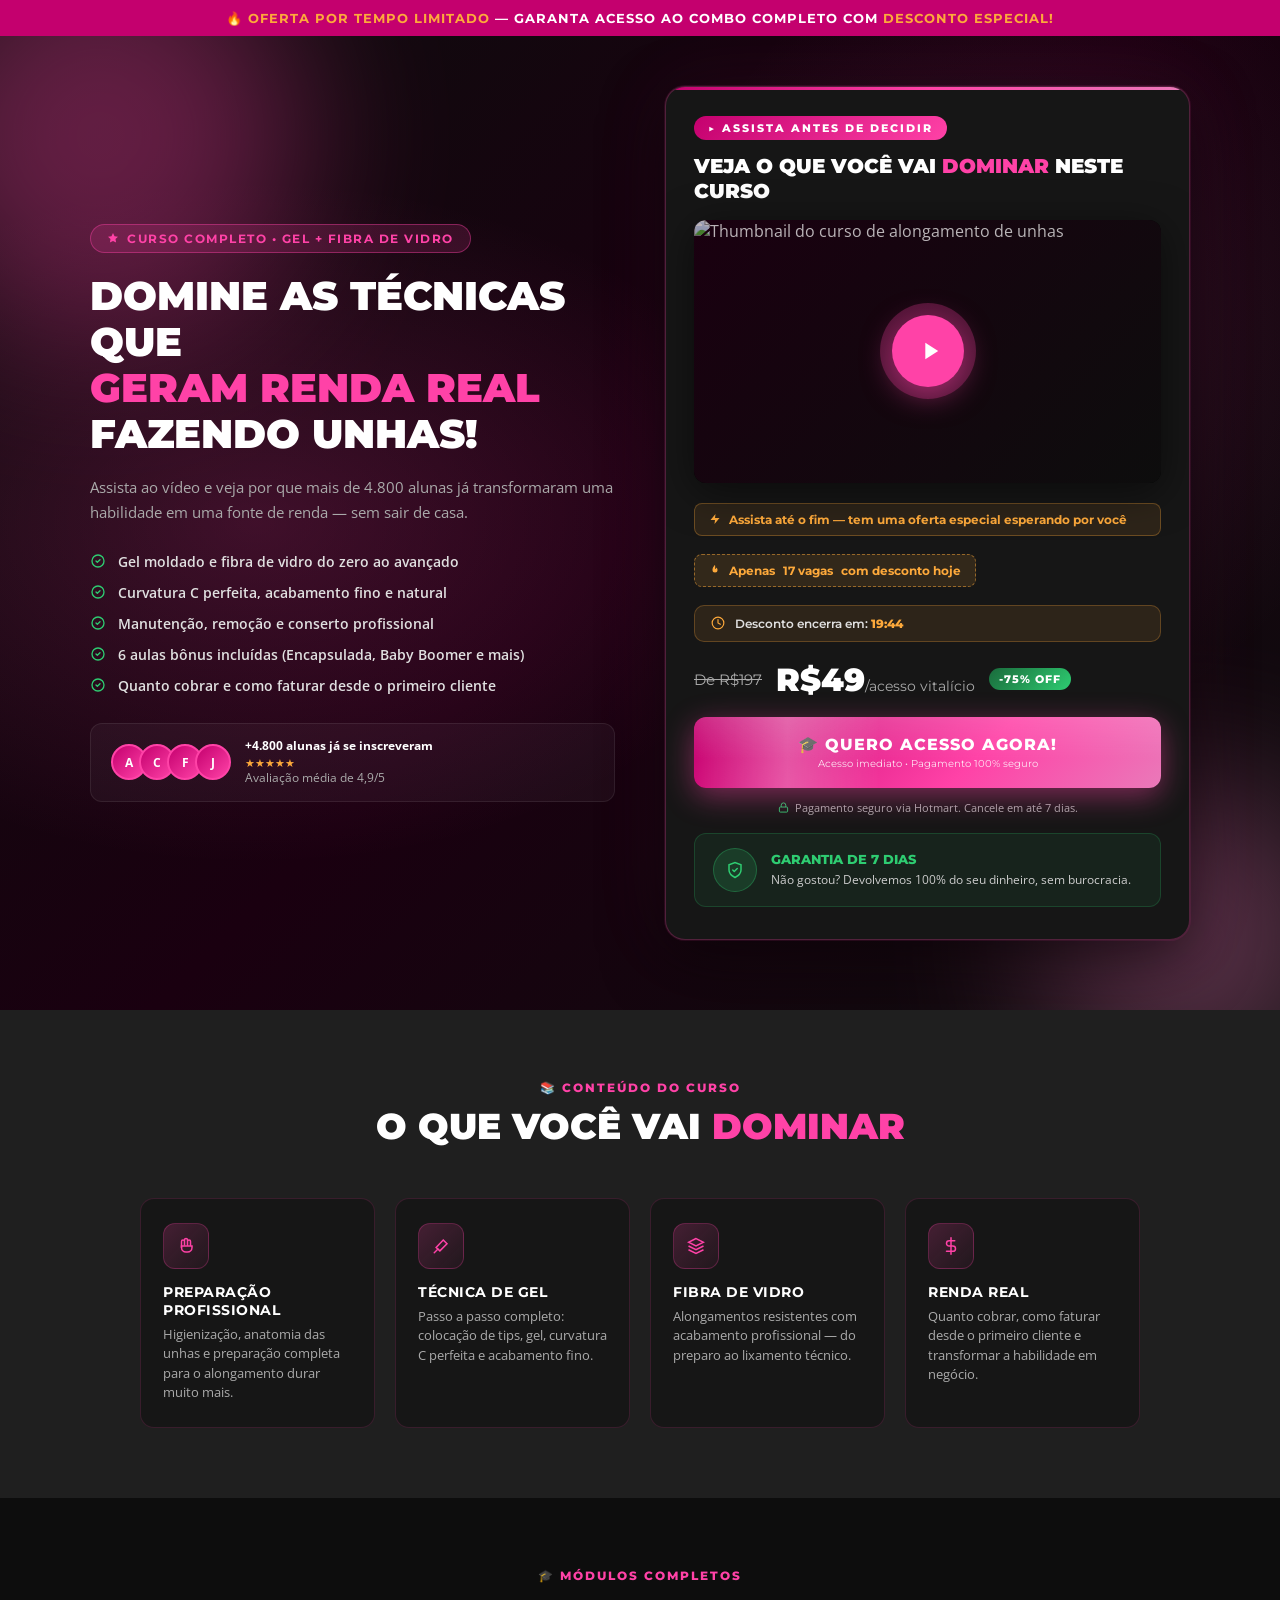
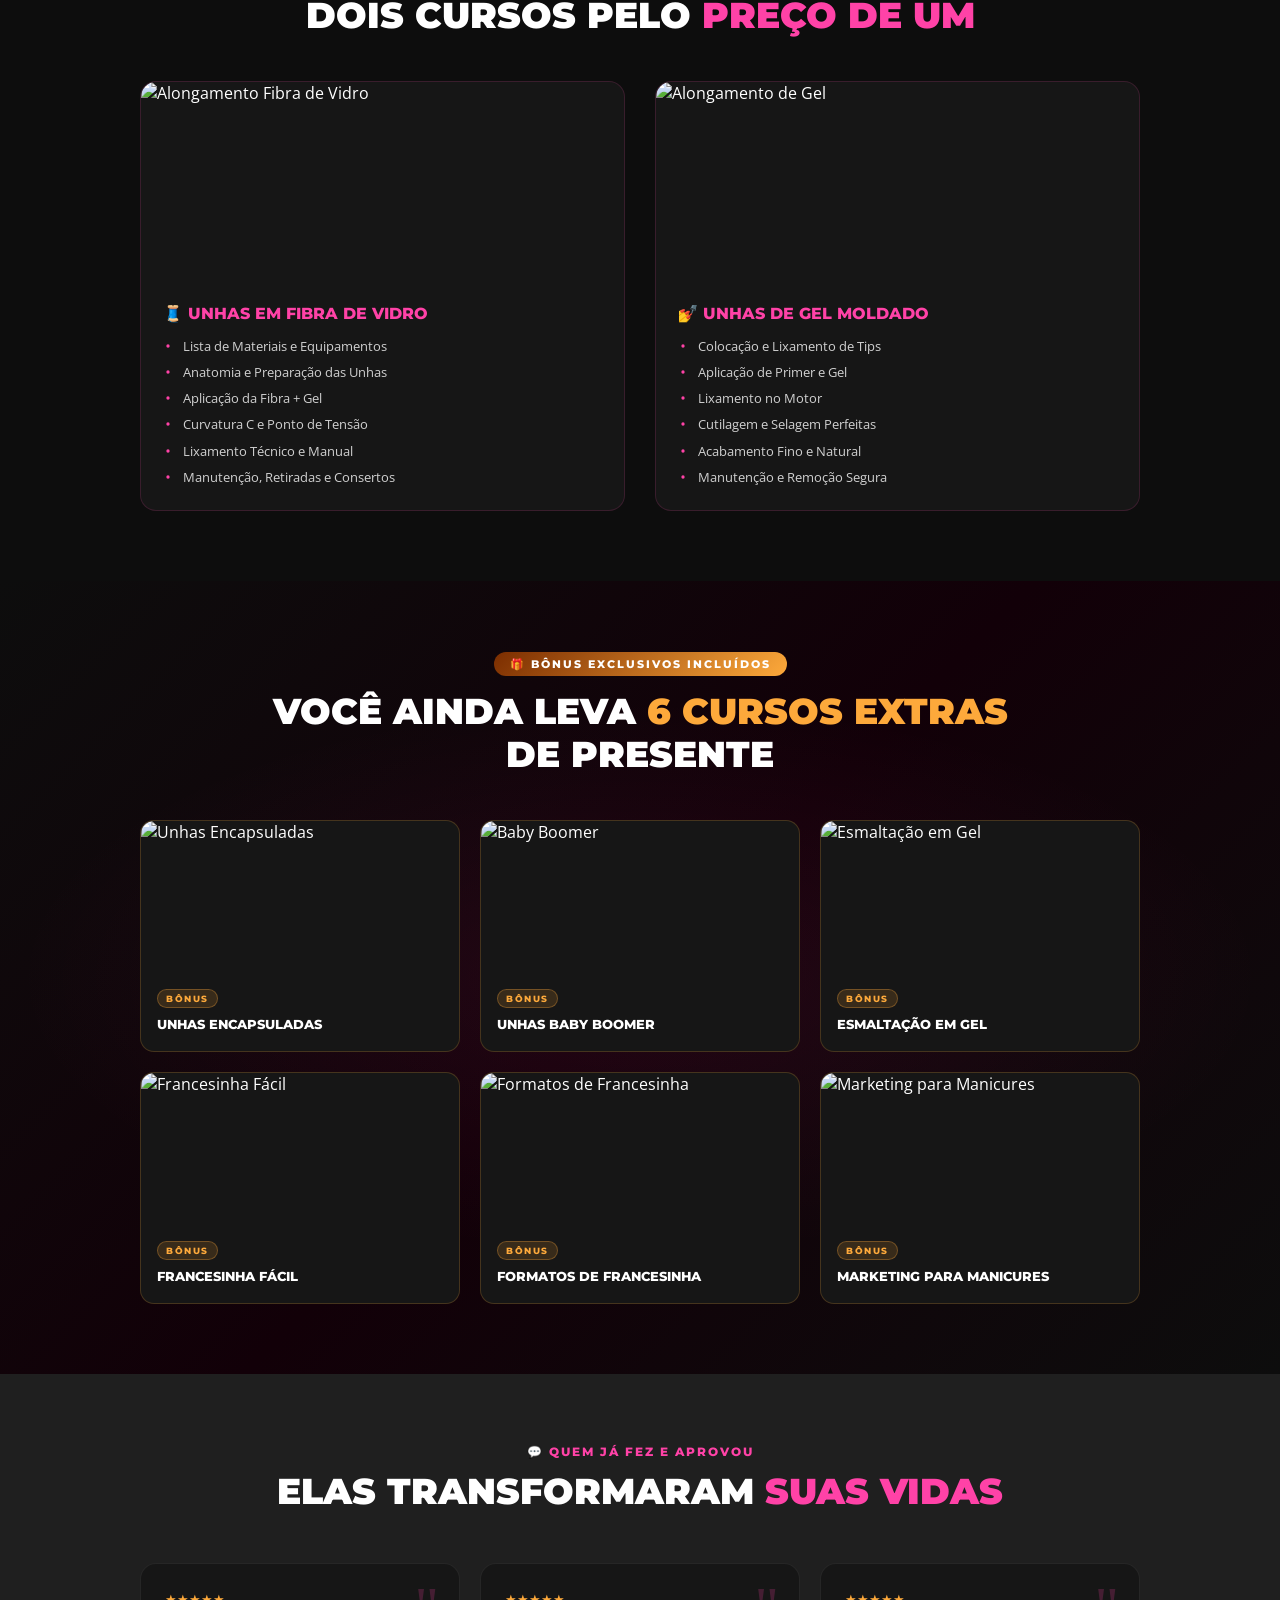
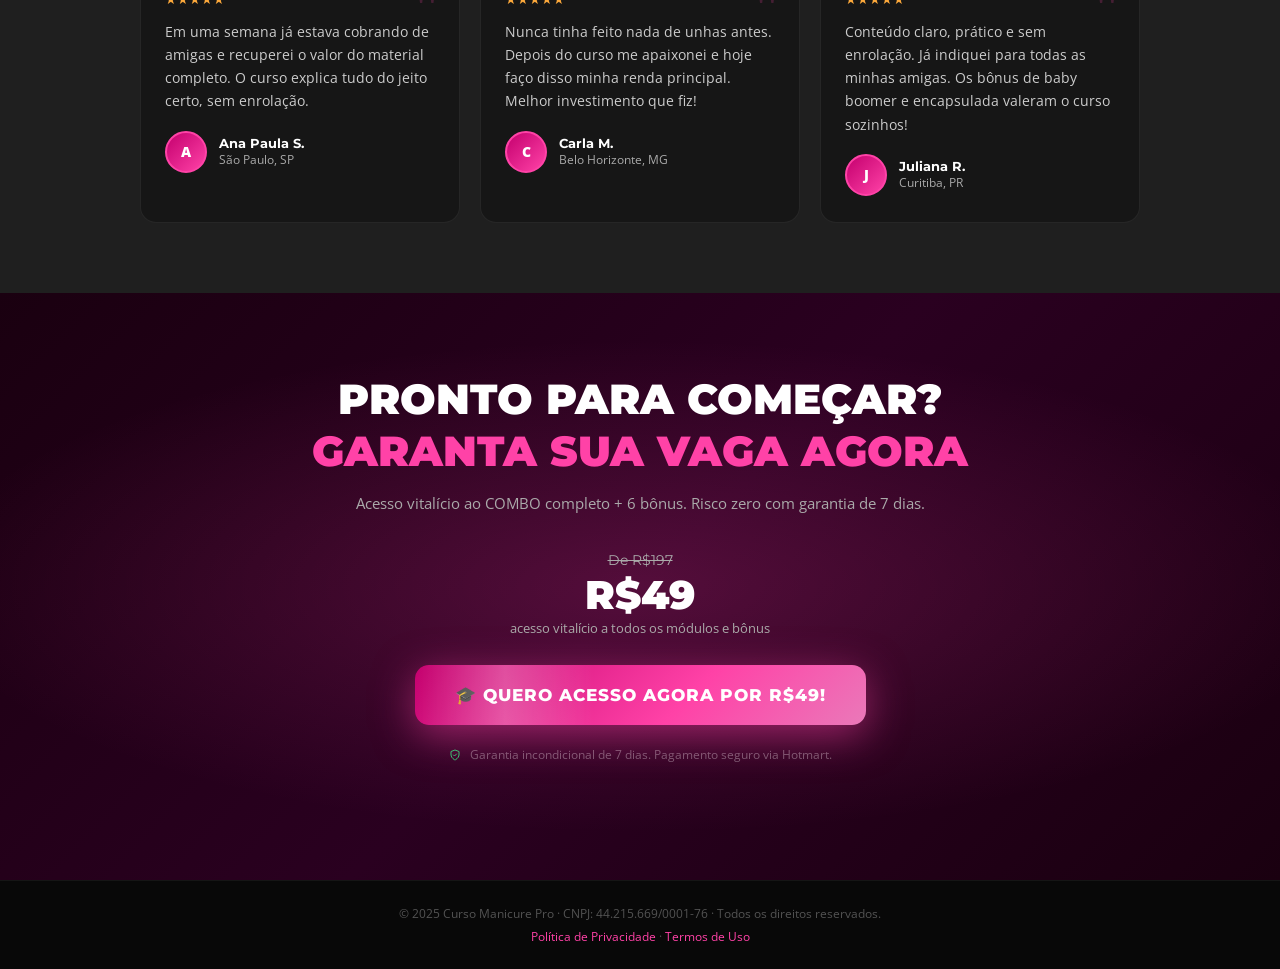
==== commit 668c0358: "complicated" ====
--- a/cursos/alongamento-combo/index.html
+++ b/cursos/alongamento-combo/index.html
@@ -2,1026 +2,994 @@
 <html lang="pt-BR">
 
 <head>
-    <meta charset="UTF-8" />
-    <meta name="viewport" content="width=device-width, initial-scale=1.0" />
-    <title>COMBO Alongamento de Unhas – Gel + Fibra de Vidro</title>
-
-    <!-- ① PRECONNECTS — apenas origens realmente usadas -->
-    <link rel="preconnect" href="https://fonts.googleapis.com" />
-    <link rel="preconnect" href="https://fonts.gstatic.com" crossorigin />
-    <link rel="preconnect" href="https://fast.vidalytics.com" crossorigin />
-    <link rel="preconnect" href="https://cdnjs.cloudflare.com" />
-
-    <!-- ② GOOGLE FONTS — não-bloqueante + display=swap -->
-    <link rel="preload" as="style"
-        href="https://fonts.googleapis.com/css2?family=Montserrat:wght@400;600;700;800;900&family=Open+Sans:wght@400;600&display=swap"
-        onload="this.onload=null;this.rel='stylesheet'" />
-    <noscript>
-        <link rel="stylesheet"
-            href="https://fonts.googleapis.com/css2?family=Montserrat:wght@400;600;700;800;900&family=Open+Sans:wght@400;600&display=swap" />
-    </noscript>
-
-    <!-- ③ FONT AWESOME — não-bloqueante (maior causa de TBT) -->
-    <link rel="preload" as="style"
-        href="https://cdnjs.cloudflare.com/ajax/libs/font-awesome/6.5.0/css/all.min.css"
-        onload="this.onload=null;this.rel='stylesheet'" />
-    <noscript>
-        <link rel="stylesheet"
-            href="https://cdnjs.cloudflare.com/ajax/libs/font-awesome/6.5.0/css/all.min.css" />
-    </noscript>
-
-    <style>
-        /* ── Reset & Base ─────────────────────────────────── */
-        *,
-        *::before,
-        *::after {
-            box-sizing: border-box;
-            margin: 0;
-            padding: 0;
-        }
-
-        :root {
-            --pink: #ff42a7;
-            --pink-soft: #ea79b9;
-            --pink-dark: #c4006e;
-            --gold: #fda93b;
-            --dark: #0d0d0d;
-            --dark2: #161616;
-            --dark3: #1f1f1f;
-            --white: #ffffff;
-            --text-muted: #aaaaaa;
-            --success: #2ecc71;
-        }
-
-        html { scroll-behavior: smooth; }
-
-        body {
-            font-family: 'Open Sans', sans-serif;
-            background: var(--dark);
-            color: var(--white);
-            overflow-x: hidden;
-        }
-
-        h1, h2, h3, h4 { font-family: 'Montserrat', sans-serif; }
-
-        /* ④ FONT DISPLAY FALLBACK — evita FOUT/CLS enquanto fontes carregam */
-        @font-face {
-            font-family: 'Montserrat';
-            font-display: swap;
-        }
-        @font-face {
-            font-family: 'Open Sans';
-            font-display: swap;
-        }
-
-        /* ── Top Bar ──────────────────────────────────────── */
-        .top-bar {
-            background: var(--pink-dark);
-            text-align: center;
-            padding: 10px 20px;
-            font-family: 'Montserrat', sans-serif;
-            font-size: 13px;
-            font-weight: 700;
-            letter-spacing: 1px;
-            text-transform: uppercase;
-            animation: pulse-bar 2s ease-in-out infinite;
-        }
-
-        @keyframes pulse-bar {
-            0%, 100% { background: var(--pink-dark); }
-            50% { background: #a3005c; }
-        }
-        .top-bar span { color: var(--gold); }
-
-        /* ── Hero Section ─────────────────────────────────── */
-        .hero {
-            background: linear-gradient(135deg, #0d0d0d 0%, #1a0010 50%, #0d0d0d 100%);
-            position: relative;
-            overflow: hidden;
-            padding: 50px 20px 70px;
-        }
-
-        .hero::before {
-            content: '';
-            position: absolute;
-            inset: 0;
-            background:
-                radial-gradient(ellipse 60% 50% at 20% 50%, rgba(255,66,167,.18) 0%, transparent 70%),
-                radial-gradient(ellipse 40% 60% at 80% 30%, rgba(234,121,185,.12) 0%, transparent 70%);
-            pointer-events: none;
-        }
-
-        .hero-glow {
-            position: absolute;
-            border-radius: 50%;
-            filter: blur(80px);
-            pointer-events: none;
-            opacity: .35;
-        }
-        .hero-glow-1 { width:400px; height:400px; background:var(--pink); top:-100px; left:-100px; }
-        .hero-glow-2 { width:300px; height:300px; background:var(--pink-soft); bottom:-80px; right:-60px; }
-
-        .hero-inner {
-            max-width: 1100px;
-            margin: 0 auto;
-            display: grid;
-            grid-template-columns: 1fr 1fr;
-            gap: 50px;
-            align-items: center;
-            position: relative;
-            z-index: 1;
-        }
-
-        @media (max-width: 768px) {
-            .hero-inner { grid-template-columns: 1fr; gap: 36px; }
-        }
-
-        .badge {
-            display: inline-flex;
-            align-items: center;
-            gap: 8px;
-            background: rgba(255,66,167,.15);
-            border: 1px solid rgba(255,66,167,.4);
-            border-radius: 50px;
-            padding: 6px 16px;
-            font-family: 'Montserrat', sans-serif;
-            font-size: 12px;
-            font-weight: 700;
-            text-transform: uppercase;
-            letter-spacing: 1.5px;
-            color: var(--pink);
-            margin-bottom: 20px;
-        }
-        .badge i { font-size: 10px; /* ⑤ reserva espaço para ícone FA antes de carregar */ width: 10px; height: 10px; }
-
-        .hero h1 {
-            font-size: clamp(24px, 3.8vw, 40px);
-            font-weight: 900;
-            line-height: 1.15;
-            margin-bottom: 18px;
-            text-transform: uppercase;
-        }
-        .hero h1 .highlight { color: var(--pink); }
-
-        .hero-sub {
-            font-size: 15px;
-            color: var(--text-muted);
-            line-height: 1.7;
-            margin-bottom: 26px;
-        }
-
-        .checklist {
-            list-style: none;
-            display: flex;
-            flex-direction: column;
-            gap: 12px;
-            margin-bottom: 28px;
-        }
-        .checklist li {
-            display: flex;
-            align-items: center;
-            gap: 12px;
-            font-size: 14px;
-            font-weight: 600;
-            color: #e0e0e0;
-        }
-        /* ⑤ Reserva 16x16 para ícones FA antes de carregar — previne CLS */
-        .checklist li i,
-        .module-list li i,
-        .learn-card .icon i,
-        .cta-note i,
-        .guarantee-icon i,
-        .video-hook i,
-        .vagas-badge i,
-        .countdown-wrap i,
-        .sticky-cta i {
-            display: inline-block;
-            min-width: 16px;
-            min-height: 16px;
-        }
-        .checklist li i { color: var(--success); font-size: 16px; flex-shrink: 0; }
-
-        .social-proof {
-            display: flex;
-            align-items: center;
-            gap: 14px;
-            padding: 14px 20px;
-            background: rgba(255,255,255,.04);
-            border: 1px solid rgba(255,255,255,.08);
-            border-radius: 12px;
-        }
-
-        .avatars { display: flex; }
-        .avatar {
-            width: 36px; height: 36px;
-            border-radius: 50%;
-            border: 2px solid var(--pink);
-            margin-left: -8px;
-            background: linear-gradient(135deg, var(--pink-dark), var(--pink));
-            display: flex; align-items: center; justify-content: center;
-            font-size: 12px; font-weight: 700; color: white;
-        }
-        .avatar:first-child { margin-left: 0; }
-
-        .social-proof-text { font-size: 12px; color: var(--text-muted); line-height: 1.4; }
-        .social-proof-text strong { color: var(--white); display: block; }
-        .stars { color: var(--gold); font-size: 11px; }
-
-        /* ── Video Card ───────────────────────────────────── */
-        .video-card {
-            background: var(--dark2);
-            border: 1px solid rgba(255,66,167,.25);
-            border-radius: 20px;
-            padding: 28px 28px 32px;
-            box-shadow:
-                0 0 0 1px rgba(255,66,167,.1),
-                0 20px 60px rgba(0,0,0,.6),
-                0 0 80px rgba(255,66,167,.08);
-            position: relative;
-            overflow: hidden;
-        }
-        .video-card::before {
-            content: '';
-            position: absolute;
-            top: 0; left: 0; right: 0;
-            height: 3px;
-            background: linear-gradient(90deg, var(--pink-dark), var(--pink), var(--pink-soft));
-        }
-
-        .video-tag {
-            display: inline-block;
-            background: linear-gradient(135deg, var(--pink-dark), var(--pink));
-            color: white;
-            font-family: 'Montserrat', sans-serif;
-            font-size: 11px; font-weight: 800;
-            text-transform: uppercase; letter-spacing: 2px;
-            padding: 5px 14px; border-radius: 50px; margin-bottom: 14px;
-        }
-
-        .video-headline {
-            font-family: 'Montserrat', sans-serif;
-            font-size: clamp(16px, 2.2vw, 20px);
-            font-weight: 900; text-transform: uppercase;
-            line-height: 1.25; margin-bottom: 16px;
-        }
-        .video-headline span { color: var(--pink); }
-
-        /* ── ⑥ VIDEO FACADE — previne LCP de 7.4s ────────── */
-        .video-wrapper {
-            position: relative;
-            width: 100%;
-            /* ⑦ Dimensões explícitas previnem CLS */
-            aspect-ratio: 16 / 9;
-            border-radius: 12px;
-            overflow: hidden;
-            background: #000;
-            margin-bottom: 20px;
-            box-shadow: 0 8px 40px rgba(0,0,0,.5);
-        }
-
-        /* Facade: thumbnail + botão play */
-        #video-facade {
-            position: absolute;
-            inset: 0;
-            cursor: pointer;
-            display: flex;
-            align-items: center;
-            justify-content: center;
-            background: linear-gradient(135deg, #1a0010, #0d0d0d);
-        }
-        #video-facade img {
-            position: absolute;
-            inset: 0;
-            width: 100%;
-            height: 100%;
-            object-fit: cover;
-            opacity: .7;
-        }
-        #video-facade .play-btn {
-            position: relative;
-            z-index: 2;
-            width: 72px; height: 72px;
-            border-radius: 50%;
-            background: var(--pink);
-            display: flex; align-items: center; justify-content: center;
-            box-shadow: 0 0 0 12px rgba(255,66,167,.25), 0 8px 30px rgba(255,66,167,.5);
-            transition: transform .2s;
-        }
-        #video-facade:hover .play-btn { transform: scale(1.1); }
-        #video-facade .play-btn svg { width: 28px; height: 28px; fill: white; margin-left: 4px; }
-
-        #vidalytics_container {
-            position: absolute;
-            inset: 0;
-            display: none; /* fica oculto até o clique */
-        }
-        #vidalytics_embed_o3MVfkjtOov_zg5m {
-            width: 100%;
-            height: 100%;
-        }
-
-        .video-hook {
-            display: flex; align-items: center; gap: 8px;
-            background: rgba(253,169,59,.1);
-            border: 1px solid rgba(253,169,59,.3);
-            border-radius: 8px; padding: 8px 14px;
-            font-family: 'Montserrat', sans-serif;
-            font-size: 12px; font-weight: 700; color: var(--gold);
-            margin-bottom: 18px;
-        }
-
-        .btn-cta {
-            display: block; width: 100%;
-            background: linear-gradient(135deg, var(--pink-dark) 0%, var(--pink) 60%, var(--pink-soft) 100%);
-            color: white; text-decoration: none; text-align: center;
-            border: none; border-radius: 12px; padding: 18px 24px;
-            font-family: 'Montserrat', sans-serif;
-            font-size: 16px; font-weight: 800; text-transform: uppercase; letter-spacing: 1px;
-            cursor: pointer; position: relative; overflow: hidden;
-            transition: transform .2s, box-shadow .2s;
-            box-shadow: 0 8px 30px rgba(255,66,167,.45);
-        }
-        .btn-cta::after {
-            content: '';
-            position: absolute; inset: 0;
-            background: linear-gradient(180deg, rgba(255,255,255,.15) 0%, transparent 60%);
-            pointer-events: none;
-        }
-        .btn-cta:hover { transform: translateY(-2px); box-shadow: 0 14px 40px rgba(255,66,167,.65); }
-        .btn-cta:active { transform: translateY(0); }
-        .btn-cta .btn-sub {
-            display: block; font-size: 10px; font-weight: 400;
-            letter-spacing: 0; opacity: .85; margin-top: 3px; text-transform: none;
-        }
-
-        @keyframes shimmer {
-            0% { transform: translateX(-100%) skewX(-15deg); }
-            100% { transform: translateX(250%) skewX(-15deg); }
-        }
-        .btn-cta .shimmer, .btn-cta-large .shimmer, .sticky-cta a .shimmer {
-            position: absolute; top: 0; left: 0;
-            width: 40%; height: 100%;
-            background: linear-gradient(90deg, transparent, rgba(255,255,255,.25), transparent);
-            animation: shimmer 2.5s infinite;
-        }
-
-        .cta-note {
-            display: flex; align-items: center; justify-content: center; gap: 6px;
-            font-size: 11px; color: var(--text-muted); margin-top: 12px;
-        }
-        .cta-note i { color: var(--success); }
-
-        .countdown-wrap {
-            display: flex; align-items: center; gap: 10px;
-            background: rgba(253,169,59,.1);
-            border: 1px solid rgba(253,169,59,.25);
-            border-radius: 10px; padding: 10px 16px; margin-bottom: 18px;
-        }
-        .countdown-wrap i { color: var(--gold); font-size: 14px; }
-        .countdown-wrap span {
-            font-size: 12px; color: #e0e0e0;
-            font-family: 'Montserrat', sans-serif; font-weight: 600;
-        }
-        #timer { color: var(--gold); font-weight: 800; }
-
-        .vagas-badge {
-            display: inline-flex; align-items: center; gap: 8px;
-            background: rgba(253,169,59,.12);
-            border: 1px dashed rgba(253,169,59,.5);
-            border-radius: 8px; padding: 8px 14px;
-            font-family: 'Montserrat', sans-serif;
-            font-size: 12px; font-weight: 700; color: var(--gold);
-            margin-bottom: 18px;
-            animation: blink 1.8s ease-in-out infinite;
-        }
-        @keyframes blink {
-            0%, 100% { opacity: 1; }
-            50% { opacity: .65; }
-        }
-
-        .price-block {
-            display: flex; align-items: center; gap: 14px;
-            margin-bottom: 18px; flex-wrap: wrap;
-        }
-        .price-old { font-family:'Montserrat',sans-serif; font-size:15px; color:var(--text-muted); text-decoration:line-through; }
-        .price-new { font-family:'Montserrat',sans-serif; font-size:clamp(26px,3vw,32px); font-weight:900; color:var(--white); }
-        .price-new span { font-size:14px; font-weight:400; color:var(--text-muted); }
-        .price-discount {
-            background: linear-gradient(135deg, #1a6b3c, var(--success));
-            color:white; font-family:'Montserrat',sans-serif;
-            font-size:11px; font-weight:800; padding:4px 10px;
-            border-radius:50px; text-transform:uppercase; letter-spacing:1px;
-        }
-
-        .guarantee-strip {
-            display:flex; align-items:center; gap:14px;
-            background:rgba(46,204,113,.07);
-            border:1px solid rgba(46,204,113,.2);
-            border-radius:12px; padding:14px 18px; margin-top:18px;
-        }
-        .guarantee-icon {
-            width:44px; height:44px; border-radius:50%;
-            background:rgba(46,204,113,.15);
-            border:1px solid rgba(46,204,113,.3);
-            display:flex; align-items:center; justify-content:center;
-            font-size:18px; color:var(--success); flex-shrink:0;
-        }
-        .guarantee-text { font-size:12px; color:#ccc; line-height:1.5; }
-        .guarantee-text strong {
-            display:block; color:var(--success);
-            font-family:'Montserrat',sans-serif; font-size:13px; font-weight:800;
-            text-transform:uppercase; margin-bottom:2px;
-        }
-
-        /* ── What You Learn ───────────────────────────────── */
-        .section-learn { background:var(--dark3); padding:70px 20px; }
-        .section-inner { max-width:1000px; margin:0 auto; }
-        .section-label {
-            text-align:center; font-family:'Montserrat',sans-serif;
-            font-size:12px; font-weight:800; text-transform:uppercase;
-            letter-spacing:2px; color:var(--pink); margin-bottom:10px;
-        }
-        .section-learn h2 {
-            text-align:center; font-size:clamp(22px,3.5vw,36px);
-            font-weight:900; text-transform:uppercase; margin-bottom:50px; line-height:1.2;
-        }
-        .section-learn h2 span { color:var(--pink); }
-
-        .learn-grid { display:grid; grid-template-columns:repeat(auto-fit,minmax(220px,1fr)); gap:20px; }
-        .learn-card {
-            background:var(--dark2);
-            border:1px solid rgba(255,66,167,.15);
-            border-radius:14px; padding:24px 22px;
-            transition:transform .25s, border-color .25s, box-shadow .25s;
-        }
-        .learn-card:hover {
-            transform:translateY(-4px);
-            border-color:rgba(255,66,167,.5);
-            box-shadow:0 8px 30px rgba(255,66,167,.15);
-        }
-        .learn-card .icon {
-            width:46px; height:46px; border-radius:12px;
-            background:linear-gradient(135deg,rgba(255,66,167,.2),rgba(255,66,167,.05));
-            border:1px solid rgba(255,66,167,.25);
-            display:flex; align-items:center; justify-content:center;
-            font-size:18px; color:var(--pink); margin-bottom:14px;
-        }
-        .learn-card h4 { font-size:14px; font-weight:700; margin-bottom:6px; text-transform:uppercase; letter-spacing:.5px; }
-        .learn-card p { font-size:13px; color:var(--text-muted); line-height:1.5; }
-
-        /* ── Course Content ───────────────────────────────── */
-        .section-content { background:var(--dark); padding:70px 20px; }
-        .content-cols { display:grid; grid-template-columns:1fr 1fr; gap:30px; margin-top:44px; }
-        @media (max-width:640px) { .content-cols { grid-template-columns:1fr; } }
-
-        .content-module {
-            background:var(--dark2);
-            border:1px solid rgba(255,66,167,.15);
-            border-radius:16px; overflow:hidden;
-            transition:transform .25s, border-color .25s;
-        }
-        .content-module:hover { transform:translateY(-4px); border-color:rgba(255,66,167,.4); }
-
-        /* ⑧ Dimensões explícitas em todas as imagens — elimina CLS */
-        .module-img { width:100%; height:200px; object-fit:cover; display:block; }
-        .bonus-card img { width:100%; height:150px; object-fit:cover; display:block; }
-
-        .module-body { padding:22px 22px 24px; }
-        .module-body h3 { font-size:16px; font-weight:800; text-transform:uppercase; color:var(--pink); margin-bottom:14px; }
-        .module-list { list-style:none; display:flex; flex-direction:column; gap:8px; }
-        .module-list li { display:flex; align-items:flex-start; gap:10px; font-size:13px; color:#d0d0d0; line-height:1.4; }
-        .module-list li i { color:var(--pink); font-size:10px; margin-top:4px; flex-shrink:0; }
-
-        /* ── Bonus ────────────────────────────────────────── */
-        .section-bonus {
-            background:linear-gradient(135deg,#0d0d0d 0%,#120008 50%,#0d0d0d 100%);
-            padding:70px 20px; position:relative; overflow:hidden;
-        }
-        .section-bonus::before {
-            content:''; position:absolute; inset:0;
-            background:radial-gradient(ellipse 70% 50% at 50% 50%,rgba(255,66,167,.08) 0%,transparent 70%);
-            pointer-events:none;
-        }
-        .bonus-header { text-align:center; margin-bottom:44px; position:relative; z-index:1; }
-        .bonus-label {
-            display:inline-block;
-            background:linear-gradient(135deg,#7b2d00,var(--gold));
-            color:white; font-family:'Montserrat',sans-serif;
-            font-size:11px; font-weight:800; text-transform:uppercase; letter-spacing:2px;
-            padding:5px 16px; border-radius:50px; margin-bottom:14px;
-        }
-        .bonus-header h2 { font-size:clamp(22px,3.5vw,36px); font-weight:900; text-transform:uppercase; line-height:1.2; }
-        .bonus-header h2 span { color:var(--gold); }
-        .bonus-grid {
-            display:grid; grid-template-columns:repeat(3,1fr); gap:20px;
-            position:relative; z-index:1;
-        }
-        @media (max-width:700px) { .bonus-grid { grid-template-columns:1fr 1fr; } }
-        @media (max-width:420px) { .bonus-grid { grid-template-columns:1fr; } }
-        .bonus-card {
-            background:var(--dark2);
-            border:1px solid rgba(253,169,59,.2);
-            border-radius:14px; overflow:hidden;
-            transition:transform .25s, border-color .25s, box-shadow .25s;
-        }
-        .bonus-card:hover { transform:translateY(-4px); border-color:rgba(253,169,59,.5); box-shadow:0 8px 30px rgba(253,169,59,.12); }
-        .bonus-card-body { padding:14px 16px 18px; }
-        .bonus-tag {
-            display:inline-block;
-            background:rgba(253,169,59,.15); color:var(--gold);
-            font-family:'Montserrat',sans-serif;
-            font-size:9px; font-weight:800; text-transform:uppercase; letter-spacing:1.5px;
-            padding:3px 8px; border-radius:50px; border:1px solid rgba(253,169,59,.3); margin-bottom:8px;
-        }
-        .bonus-card-body h4 { font-size:13px; font-weight:800; text-transform:uppercase; line-height:1.3; color:var(--white); }
-
-        /* ── Testimonials ─────────────────────────────────── */
-        .section-testimonials { padding:70px 20px; background:var(--dark3); }
-        .testimonials-grid { display:grid; grid-template-columns:repeat(auto-fit,minmax(280px,1fr)); gap:20px; margin-top:50px; }
-        .testimonial {
-            background:var(--dark2);
-            border:1px solid rgba(255,255,255,.07);
-            border-radius:16px; padding:26px 24px; position:relative;
-        }
-        .testimonial::before {
-            content:'"'; position:absolute; top:14px; right:20px;
-            font-size:60px; line-height:1; color:var(--pink); opacity:.2; font-family:Georgia,serif;
-        }
-        .testimonial .stars { margin-bottom:12px; font-size:13px; }
-        .testimonial p { font-size:14px; line-height:1.65; color:#cccccc; margin-bottom:18px; }
-        .testimonial-author { display:flex; align-items:center; gap:12px; }
-        .testimonial-avatar {
-            width:42px; height:42px; border-radius:50%;
-            background:linear-gradient(135deg,var(--pink-dark),var(--pink));
-            display:flex; align-items:center; justify-content:center;
-            font-weight:800; font-size:14px; color:white; flex-shrink:0;
-            border:2px solid var(--pink);
-        }
-        .testimonial-name { font-family:'Montserrat',sans-serif; font-size:13px; font-weight:700; color:var(--white); }
-        .testimonial-city { font-size:12px; color:var(--text-muted); }
-
-        /* ── Final CTA ────────────────────────────────────── */
-        .section-final-cta {
-            background:linear-gradient(135deg,#1a0010 0%,#2a0020 50%,#1a0010 100%);
-            padding:80px 20px; text-align:center; position:relative; overflow:hidden;
-        }
-        .section-final-cta::before {
-            content:''; position:absolute; inset:0;
-            background:radial-gradient(ellipse 80% 60% at 50% 50%,rgba(255,66,167,.2) 0%,transparent 70%);
-        }
-        .section-final-cta .inner { position:relative; z-index:1; max-width:700px; margin:0 auto; }
-        .section-final-cta h2 { font-size:clamp(24px,4vw,42px); font-weight:900; text-transform:uppercase; margin-bottom:14px; }
-        .section-final-cta h2 span { color:var(--pink); }
-        .section-final-cta p { color:var(--text-muted); font-size:15px; margin-bottom:36px; line-height:1.6; }
-        .btn-cta-large {
-            display:inline-flex; align-items:center; gap:12px;
-            background:linear-gradient(135deg,var(--pink-dark) 0%,var(--pink) 60%,var(--pink-soft) 100%);
-            color:white; text-decoration:none; border-radius:14px; padding:20px 40px;
-            font-family:'Montserrat',sans-serif; font-size:17px; font-weight:800;
-            text-transform:uppercase; letter-spacing:1px;
-            box-shadow:0 10px 40px rgba(255,66,167,.5);
-            transition:transform .2s, box-shadow .2s;
-            position:relative; overflow:hidden;
-        }
-        .btn-cta-large:hover { transform:translateY(-3px); box-shadow:0 16px 50px rgba(255,66,167,.7); }
-
-        /* ── Footer ───────────────────────────────────────── */
-        footer {
-            background:#080808; text-align:center; padding:24px 20px;
-            font-size:12px; color:rgba(255,255,255,.3);
-            border-top:1px solid rgba(255,255,255,.05);
-        }
-        footer a { color:var(--pink); text-decoration:none; }
-
-        /* ── Scroll animations ────────────────────────────── */
-        .fade-up { opacity:0; transform:translateY(30px); transition:opacity .6s ease, transform .6s ease; }
-        .fade-up.visible { opacity:1; transform:none; }
-
-        /* ── Sticky CTA (mobile) ──────────────────────────── */
-        .sticky-cta { display:none; position:fixed; bottom:0; left:0; right:0; z-index:100; padding:12px 16px; background:rgba(13,13,13,.97); border-top:1px solid rgba(255,66,167,.3); box-shadow:0 -4px 30px rgba(255,66,167,.2); }
-        @media (max-width:768px) { .sticky-cta { display:block; } body { padding-bottom:80px; } }
-        .sticky-cta a {
-            display:block; width:100%;
-            background:linear-gradient(135deg,var(--pink-dark),var(--pink));
-            color:white; text-decoration:none; text-align:center;
-            font-family:'Montserrat',sans-serif; font-size:14px; font-weight:800;
-            text-transform:uppercase; letter-spacing:.5px; padding:14px 20px;
-            border-radius:10px; box-shadow:0 4px 20px rgba(255,66,167,.4);
-            position:relative; overflow:hidden;
-        }
-    </style>
-    <script async src="https://www.googletagmanager.com/gtag/js?id=G-93GPWY04SW"></script>
-    <script>
+  <meta charset="UTF-8" />
+  <meta name="viewport" content="width=device-width, initial-scale=1.0" />
+  <title>COMBO Alongamento de Unhas – Gel + Fibra de Vidro</title>
+
+  <!-- ═══════════════════════════════════════════════════════
+       1. PRELOAD DO LCP IMAGE — deve vir ANTES de tudo
+          Isso faz o browser baixar a imagem em paralelo com
+          o HTML, cortando o LCP de forma drástica.
+  ═══════════════════════════════════════════════════════════ -->
+  <link rel="preload" as="image"
+    href="https://curso-manicure-profissional.com/cursos/wp-content/uploads/2024/07/melhor-alongamento-unhas-vidro.jpg"
+    fetchpriority="high" />
+
+  <!-- ═══════════════════════════════════════════════════════
+       2. PRECONNECTS — apenas origens realmente usadas no
+          caminho crítico. Vidalytics só conecta no clique,
+          não precisa de preconnect aqui.
+  ═══════════════════════════════════════════════════════════ -->
+  <link rel="preconnect" href="https://fonts.googleapis.com" />
+  <link rel="preconnect" href="https://fonts.gstatic.com" crossorigin />
+  <!-- Google Tag Manager / Ads → DNS antecipado -->
+  <link rel="dns-prefetch" href="https://www.googletagmanager.com" />
+  <link rel="dns-prefetch" href="https://www.google-analytics.com" />
+
+  <!-- ═══════════════════════════════════════════════════════
+       3. GOOGLE FONTS — non-blocking + display=swap
+          Carregamos apenas os weights usados na página.
+  ═══════════════════════════════════════════════════════════ -->
+  <link rel="preload" as="style"
+    href="https://fonts.googleapis.com/css2?family=Montserrat:wght@400;700;800;900&family=Open+Sans:wght@400;600&display=swap"
+    onload="this.onload=null;this.rel='stylesheet'" />
+  <noscript>
+    <link rel="stylesheet"
+      href="https://fonts.googleapis.com/css2?family=Montserrat:wght@400;700;800;900&family=Open+Sans:wght@400;600&display=swap" />
+  </noscript>
+
+  <!-- ═══════════════════════════════════════════════════════
+       4. FONT AWESOME — substituído por SVG inline
+          Font Awesome é a maior causa de TBT em páginas como
+          esta (~400 ms bloqueados só pelo CSS + WOFF2).
+          Usamos apenas os ícones realmente necessários como
+          SVG inline; zero bloqueio, zero request extra.
+          (Os SVGs estão definidos como <symbol> no <body>
+           e referenciados com <use href="#icon-...">)
+  ═══════════════════════════════════════════════════════════ -->
+
+  <!-- ═══════════════════════════════════════════════════════
+       5. GOOGLE TAG (Analytics + Ads) — estratégia correta:
+          - gtag.js carrega com async (não bloqueia parser)
+          - Colocamos no <head> para não perder hits de bounce
+          - Cloudflare Rocket Loader ignora scripts com async
+            nativo, então não precisamos de data-cfasync aqui
+  ═══════════════════════════════════════════════════════════ -->
+  <script async src="https://www.googletagmanager.com/gtag/js?id=G-93GPWY04SW"></script>
+  <script>
     window.dataLayer = window.dataLayer || [];
-    function gtag(){dataLayer.push(arguments);}
+    function gtag() { dataLayer.push(arguments); }
     gtag('js', new Date());
-
-    gtag('config', 'G-93GPWY04SW'); // Carrega o Analytics
-    gtag('config', 'AW-16465578280'); // Carrega o Google Ads
-    </script>
+    gtag('config', 'G-93GPWY04SW');   // Analytics
+    gtag('config', 'AW-16465578280'); // Google Ads
+  </script>
+
+  <style>
+    /* ══════════════════════════════════════════════════════
+       CRITICAL CSS — tudo acima do fold está aqui inline.
+       O que é below-the-fold (módulos, bônus, depoimentos)
+       está no mesmo bloco por simplicidade, mas num projeto
+       maior seria separado e carregado via link rel=preload.
+    ══════════════════════════════════════════════════════ */
+
+    /* ── Reset & Base ─────────────────────────────────── */
+    *, *::before, *::after { box-sizing: border-box; margin: 0; padding: 0; }
+
+    :root {
+      --pink: #ff42a7;
+      --pink-soft: #ea79b9;
+      --pink-dark: #c4006e;
+      --gold: #fda93b;
+      --dark: #0d0d0d;
+      --dark2: #161616;
+      --dark3: #1f1f1f;
+      --white: #ffffff;
+      --text-muted: #aaaaaa;
+      --success: #2ecc71;
+    }
+
+    html { scroll-behavior: smooth; }
+
+    body {
+      font-family: 'Open Sans', sans-serif;
+      background: var(--dark);
+      color: var(--white);
+      overflow-x: hidden;
+    }
+
+    h1, h2, h3, h4 { font-family: 'Montserrat', sans-serif; }
+
+    /* ── Font swap fallback — previne FOUT/CLS ──────── */
+    @font-face { font-family: 'Montserrat'; font-display: swap; }
+    @font-face { font-family: 'Open Sans'; font-display: swap; }
+
+    /* ── SVG Icon helper ────────────────────────────── */
+    .icon-svg {
+      display: inline-block;
+      width: 1em; height: 1em;
+      vertical-align: middle;
+      fill: currentColor;
+      /* reserva espaço antes do SVG renderizar → sem CLS */
+      min-width: 1em; min-height: 1em;
+    }
+
+    /* ── Top Bar ───────────────────────────────────── */
+    .top-bar {
+      background: var(--pink-dark);
+      text-align: center;
+      padding: 10px 20px;
+      font-family: 'Montserrat', sans-serif;
+      font-size: 13px; font-weight: 700;
+      letter-spacing: 1px; text-transform: uppercase;
+      /* animation removida do top-bar — economiza compositor frames */
+    }
+    .top-bar span { color: var(--gold); }
+
+    /* ── Hero ──────────────────────────────────────── */
+    .hero {
+      background: linear-gradient(135deg, #0d0d0d 0%, #1a0010 50%, #0d0d0d 100%);
+      position: relative; overflow: hidden;
+      padding: 50px 20px 70px;
+    }
+    .hero::before {
+      content: '';
+      position: absolute; inset: 0;
+      background:
+        radial-gradient(ellipse 60% 50% at 20% 50%, rgba(255,66,167,.18) 0%, transparent 70%),
+        radial-gradient(ellipse 40% 60% at 80% 30%, rgba(234,121,185,.12) 0%, transparent 70%);
+      pointer-events: none;
+    }
+    /* Glows — usamos will-change só nos elementos animados */
+    .hero-glow {
+      position: absolute; border-radius: 50%;
+      filter: blur(80px); pointer-events: none; opacity: .35;
+    }
+    .hero-glow-1 { width:400px;height:400px;background:var(--pink);top:-100px;left:-100px; }
+    .hero-glow-2 { width:300px;height:300px;background:var(--pink-soft);bottom:-80px;right:-60px; }
+
+    .hero-inner {
+      max-width: 1100px; margin: 0 auto;
+      display: grid; grid-template-columns: 1fr 1fr;
+      gap: 50px; align-items: center;
+      position: relative; z-index: 1;
+    }
+    @media (max-width: 768px) {
+      .hero-inner { grid-template-columns: 1fr; gap: 36px; }
+    }
+
+    .badge {
+      display: inline-flex; align-items: center; gap: 8px;
+      background: rgba(255,66,167,.15);
+      border: 1px solid rgba(255,66,167,.4);
+      border-radius: 50px; padding: 6px 16px;
+      font-family: 'Montserrat', sans-serif;
+      font-size: 12px; font-weight: 700;
+      text-transform: uppercase; letter-spacing: 1.5px;
+      color: var(--pink); margin-bottom: 20px;
+    }
+
+    .hero h1 {
+      font-size: clamp(24px,3.8vw,40px);
+      font-weight: 900; line-height: 1.15;
+      margin-bottom: 18px; text-transform: uppercase;
+    }
+    .hero h1 .highlight { color: var(--pink); }
+
+    .hero-sub {
+      font-size: 15px; color: var(--text-muted);
+      line-height: 1.7; margin-bottom: 26px;
+    }
+
+    .checklist {
+      list-style: none; display: flex;
+      flex-direction: column; gap: 12px; margin-bottom: 28px;
+    }
+    .checklist li {
+      display: flex; align-items: center; gap: 12px;
+      font-size: 14px; font-weight: 600; color: #e0e0e0;
+    }
+    .checklist li .icon-svg { color: var(--success); font-size: 16px; flex-shrink: 0; }
+
+    .social-proof {
+      display: flex; align-items: center; gap: 14px;
+      padding: 14px 20px;
+      background: rgba(255,255,255,.04);
+      border: 1px solid rgba(255,255,255,.08);
+      border-radius: 12px;
+    }
+    .avatars { display: flex; }
+    .avatar {
+      width:36px;height:36px;border-radius:50%;
+      border:2px solid var(--pink);margin-left:-8px;
+      background:linear-gradient(135deg,var(--pink-dark),var(--pink));
+      display:flex;align-items:center;justify-content:center;
+      font-size:12px;font-weight:700;color:white;
+    }
+    .avatar:first-child { margin-left:0; }
+    .social-proof-text { font-size:12px;color:var(--text-muted);line-height:1.4; }
+    .social-proof-text strong { color:var(--white);display:block; }
+    .stars { color:var(--gold);font-size:11px; }
+
+    /* ── Video Card ─────────────────────────────────── */
+    .video-card {
+      background: var(--dark2);
+      border: 1px solid rgba(255,66,167,.25);
+      border-radius: 20px; padding: 28px 28px 32px;
+      box-shadow: 0 0 0 1px rgba(255,66,167,.1), 0 20px 60px rgba(0,0,0,.6), 0 0 80px rgba(255,66,167,.08);
+      position: relative; overflow: hidden;
+    }
+    .video-card::before {
+      content:'';position:absolute;top:0;left:0;right:0;height:3px;
+      background:linear-gradient(90deg,var(--pink-dark),var(--pink),var(--pink-soft));
+    }
+    .video-tag {
+      display:inline-block;
+      background:linear-gradient(135deg,var(--pink-dark),var(--pink));
+      color:white;font-family:'Montserrat',sans-serif;
+      font-size:11px;font-weight:800;text-transform:uppercase;letter-spacing:2px;
+      padding:5px 14px;border-radius:50px;margin-bottom:14px;
+    }
+    .video-headline {
+      font-family:'Montserrat',sans-serif;
+      font-size:clamp(16px,2.2vw,20px);font-weight:900;
+      text-transform:uppercase;line-height:1.25;margin-bottom:16px;
+    }
+    .video-headline span { color:var(--pink); }
+
+    /* ── Video facade — LCP hero ────────────────────── */
+    .video-wrapper {
+      position:relative;width:100%;
+      aspect-ratio:16/9;           /* reserva espaço → sem CLS */
+      border-radius:12px;overflow:hidden;
+      background:#000;margin-bottom:20px;
+      box-shadow:0 8px 40px rgba(0,0,0,.5);
+      /* contain evita reflows causados pelo filho absoluto */
+      contain: layout;
+    }
+    #video-facade {
+      position:absolute;inset:0;cursor:pointer;
+      display:flex;align-items:center;justify-content:center;
+      background:linear-gradient(135deg,#1a0010,#0d0d0d);
+    }
+    #video-facade img {
+      position:absolute;inset:0;width:100%;height:100%;
+      object-fit:cover;opacity:.7;
+      /* A imagem LCP não deve ter loading=lazy */
+    }
+    #video-facade .play-btn {
+      position:relative;z-index:2;width:72px;height:72px;
+      border-radius:50%;background:var(--pink);
+      display:flex;align-items:center;justify-content:center;
+      box-shadow:0 0 0 12px rgba(255,66,167,.25),0 8px 30px rgba(255,66,167,.5);
+      transition:transform .2s;
+    }
+    #video-facade:hover .play-btn { transform:scale(1.1); }
+    #video-facade .play-btn svg { width:28px;height:28px;fill:white;margin-left:4px; }
+
+    #vidalytics_container { position:absolute;inset:0;display:none; }
+    #vidalytics_embed_o3MVfkjtOov_zg5m { width:100%;height:100%; }
+
+    .video-hook {
+      display:flex;align-items:center;gap:8px;
+      background:rgba(253,169,59,.1);border:1px solid rgba(253,169,59,.3);
+      border-radius:8px;padding:8px 14px;
+      font-family:'Montserrat',sans-serif;font-size:12px;font-weight:700;color:var(--gold);
+      margin-bottom:18px;
+    }
+
+    /* ── CTA Button ─────────────────────────────────── */
+    .btn-cta {
+      display:block;width:100%;
+      background:linear-gradient(135deg,var(--pink-dark) 0%,var(--pink) 60%,var(--pink-soft) 100%);
+      color:white;text-decoration:none;text-align:center;
+      border:none;border-radius:12px;padding:18px 24px;
+      font-family:'Montserrat',sans-serif;font-size:16px;font-weight:800;
+      text-transform:uppercase;letter-spacing:1px;cursor:pointer;
+      position:relative;overflow:hidden;
+      transition:transform .2s,box-shadow .2s;
+      box-shadow:0 8px 30px rgba(255,66,167,.45);
+    }
+    .btn-cta::after {
+      content:'';position:absolute;inset:0;
+      background:linear-gradient(180deg,rgba(255,255,255,.15) 0%,transparent 60%);
+      pointer-events:none;
+    }
+    .btn-cta:hover { transform:translateY(-2px);box-shadow:0 14px 40px rgba(255,66,167,.65); }
+    .btn-cta:active { transform:translateY(0); }
+    .btn-cta .btn-sub {
+      display:block;font-size:10px;font-weight:400;
+      letter-spacing:0;opacity:.85;margin-top:3px;text-transform:none;
+    }
+
+    /* Shimmer — will-change contido ao elemento */
+    @keyframes shimmer {
+      0%   { transform:translateX(-100%) skewX(-15deg); }
+      100% { transform:translateX(250%)  skewX(-15deg); }
+    }
+    .btn-cta .shimmer, .btn-cta-large .shimmer, .sticky-cta a .shimmer {
+      position:absolute;top:0;left:0;width:40%;height:100%;
+      background:linear-gradient(90deg,transparent,rgba(255,255,255,.25),transparent);
+      animation:shimmer 2.5s infinite;
+      will-change:transform; /* isolado ao elemento */
+    }
+
+    .cta-note {
+      display:flex;align-items:center;justify-content:center;gap:6px;
+      font-size:11px;color:var(--text-muted);margin-top:12px;
+    }
+    .cta-note .icon-svg { color:var(--success); }
+
+    /* ── Countdown ──────────────────────────────────── */
+    .countdown-wrap {
+      display:flex;align-items:center;gap:10px;
+      background:rgba(253,169,59,.1);border:1px solid rgba(253,169,59,.25);
+      border-radius:10px;padding:10px 16px;margin-bottom:18px;
+    }
+    .countdown-wrap .icon-svg { color:var(--gold);font-size:14px; }
+    .countdown-wrap span {
+      font-size:12px;color:#e0e0e0;
+      font-family:'Montserrat',sans-serif;font-weight:600;
+    }
+    #timer { color:var(--gold);font-weight:800; }
+
+    /* ── Vagas badge — animação simplificada ─────────── */
+    .vagas-badge {
+      display:inline-flex;align-items:center;gap:8px;
+      background:rgba(253,169,59,.12);border:1px dashed rgba(253,169,59,.5);
+      border-radius:8px;padding:8px 14px;
+      font-family:'Montserrat',sans-serif;font-size:12px;font-weight:700;color:var(--gold);
+      margin-bottom:18px;
+      /* blink simplificado — opacity é barato no compositor */
+      animation:blink 1.8s ease-in-out infinite;
+    }
+    @keyframes blink { 0%,100%{opacity:1} 50%{opacity:.65} }
+
+    /* ── Price ──────────────────────────────────────── */
+    .price-block {
+      display:flex;align-items:center;gap:14px;margin-bottom:18px;flex-wrap:wrap;
+    }
+    .price-old { font-family:'Montserrat',sans-serif;font-size:15px;color:var(--text-muted);text-decoration:line-through; }
+    .price-new { font-family:'Montserrat',sans-serif;font-size:clamp(26px,3vw,32px);font-weight:900;color:var(--white); }
+    .price-new span { font-size:14px;font-weight:400;color:var(--text-muted); }
+    .price-discount {
+      background:linear-gradient(135deg,#1a6b3c,var(--success));color:white;
+      font-family:'Montserrat',sans-serif;font-size:11px;font-weight:800;
+      padding:4px 10px;border-radius:50px;text-transform:uppercase;letter-spacing:1px;
+    }
+
+    /* ── Guarantee ──────────────────────────────────── */
+    .guarantee-strip {
+      display:flex;align-items:center;gap:14px;
+      background:rgba(46,204,113,.07);border:1px solid rgba(46,204,113,.2);
+      border-radius:12px;padding:14px 18px;margin-top:18px;
+    }
+    .guarantee-icon {
+      width:44px;height:44px;border-radius:50%;
+      background:rgba(46,204,113,.15);border:1px solid rgba(46,204,113,.3);
+      display:flex;align-items:center;justify-content:center;
+      font-size:18px;color:var(--success);flex-shrink:0;
+    }
+    .guarantee-text { font-size:12px;color:#ccc;line-height:1.5; }
+    .guarantee-text strong {
+      display:block;color:var(--success);
+      font-family:'Montserrat',sans-serif;font-size:13px;font-weight:800;
+      text-transform:uppercase;margin-bottom:2px;
+    }
+
+    /* ── Section helpers ────────────────────────────── */
+    .section-label {
+      text-align:center;font-family:'Montserrat',sans-serif;
+      font-size:12px;font-weight:800;text-transform:uppercase;
+      letter-spacing:2px;color:var(--pink);margin-bottom:10px;
+    }
+
+    /* ── What You Learn ─────────────────────────────── */
+    .section-learn { background:var(--dark3);padding:70px 20px; }
+    .section-inner { max-width:1000px;margin:0 auto; }
+    .section-learn h2 {
+      text-align:center;font-size:clamp(22px,3.5vw,36px);
+      font-weight:900;text-transform:uppercase;margin-bottom:50px;line-height:1.2;
+    }
+    .section-learn h2 span { color:var(--pink); }
+    .learn-grid { display:grid;grid-template-columns:repeat(auto-fit,minmax(220px,1fr));gap:20px; }
+    .learn-card {
+      background:var(--dark2);border:1px solid rgba(255,66,167,.15);
+      border-radius:14px;padding:24px 22px;
+      transition:transform .25s,border-color .25s,box-shadow .25s;
+    }
+    .learn-card:hover { transform:translateY(-4px);border-color:rgba(255,66,167,.5);box-shadow:0 8px 30px rgba(255,66,167,.15); }
+    .learn-card .icon {
+      width:46px;height:46px;border-radius:12px;
+      background:linear-gradient(135deg,rgba(255,66,167,.2),rgba(255,66,167,.05));
+      border:1px solid rgba(255,66,167,.25);
+      display:flex;align-items:center;justify-content:center;
+      font-size:18px;color:var(--pink);margin-bottom:14px;
+    }
+    .learn-card h4 { font-size:14px;font-weight:700;margin-bottom:6px;text-transform:uppercase;letter-spacing:.5px; }
+    .learn-card p { font-size:13px;color:var(--text-muted);line-height:1.5; }
+
+    /* ── Course Content ─────────────────────────────── */
+    .section-content { background:var(--dark);padding:70px 20px; }
+    .content-cols { display:grid;grid-template-columns:1fr 1fr;gap:30px;margin-top:44px; }
+    @media (max-width:640px) { .content-cols { grid-template-columns:1fr; } }
+    .content-module {
+      background:var(--dark2);border:1px solid rgba(255,66,167,.15);
+      border-radius:16px;overflow:hidden;
+      transition:transform .25s,border-color .25s;
+    }
+    .content-module:hover { transform:translateY(-4px);border-color:rgba(255,66,167,.4); }
+    /* Dimensões explícitas em todas as imagens → sem CLS */
+    .module-img { width:100%;height:200px;object-fit:cover;display:block; }
+    .bonus-card img { width:100%;height:150px;object-fit:cover;display:block; }
+    .module-body { padding:22px 22px 24px; }
+    .module-body h3 { font-size:16px;font-weight:800;text-transform:uppercase;color:var(--pink);margin-bottom:14px; }
+    .module-list { list-style:none;display:flex;flex-direction:column;gap:8px; }
+    .module-list li { display:flex;align-items:flex-start;gap:10px;font-size:13px;color:#d0d0d0;line-height:1.4; }
+    .module-list li .icon-svg { color:var(--pink);font-size:10px;margin-top:4px;flex-shrink:0; }
+
+    /* ── Bonus ──────────────────────────────────────── */
+    .section-bonus {
+      background:linear-gradient(135deg,#0d0d0d 0%,#120008 50%,#0d0d0d 100%);
+      padding:70px 20px;position:relative;overflow:hidden;
+    }
+    .section-bonus::before {
+      content:'';position:absolute;inset:0;
+      background:radial-gradient(ellipse 70% 50% at 50% 50%,rgba(255,66,167,.08) 0%,transparent 70%);
+      pointer-events:none;
+    }
+    .bonus-header { text-align:center;margin-bottom:44px;position:relative;z-index:1; }
+    .bonus-label {
+      display:inline-block;
+      background:linear-gradient(135deg,#7b2d00,var(--gold));
+      color:white;font-family:'Montserrat',sans-serif;
+      font-size:11px;font-weight:800;text-transform:uppercase;letter-spacing:2px;
+      padding:5px 16px;border-radius:50px;margin-bottom:14px;
+    }
+    .bonus-header h2 { font-size:clamp(22px,3.5vw,36px);font-weight:900;text-transform:uppercase;line-height:1.2; }
+    .bonus-header h2 span { color:var(--gold); }
+    .bonus-grid {
+      display:grid;grid-template-columns:repeat(3,1fr);gap:20px;
+      position:relative;z-index:1;
+    }
+    @media (max-width:700px) { .bonus-grid { grid-template-columns:1fr 1fr; } }
+    @media (max-width:420px) { .bonus-grid { grid-template-columns:1fr; } }
+    .bonus-card {
+      background:var(--dark2);border:1px solid rgba(253,169,59,.2);
+      border-radius:14px;overflow:hidden;
+      transition:transform .25s,border-color .25s,box-shadow .25s;
+    }
+    .bonus-card:hover { transform:translateY(-4px);border-color:rgba(253,169,59,.5);box-shadow:0 8px 30px rgba(253,169,59,.12); }
+    .bonus-card-body { padding:14px 16px 18px; }
+    .bonus-tag {
+      display:inline-block;background:rgba(253,169,59,.15);color:var(--gold);
+      font-family:'Montserrat',sans-serif;font-size:9px;font-weight:800;
+      text-transform:uppercase;letter-spacing:1.5px;
+      padding:3px 8px;border-radius:50px;border:1px solid rgba(253,169,59,.3);margin-bottom:8px;
+    }
+    .bonus-card-body h4 { font-size:13px;font-weight:800;text-transform:uppercase;line-height:1.3;color:var(--white); }
+
+    /* ── Testimonials ───────────────────────────────── */
+    .section-testimonials { padding:70px 20px;background:var(--dark3); }
+    .testimonials-grid { display:grid;grid-template-columns:repeat(auto-fit,minmax(280px,1fr));gap:20px;margin-top:50px; }
+    .testimonial {
+      background:var(--dark2);border:1px solid rgba(255,255,255,.07);
+      border-radius:16px;padding:26px 24px;position:relative;
+    }
+    .testimonial::before {
+      content:'"';position:absolute;top:14px;right:20px;
+      font-size:60px;line-height:1;color:var(--pink);opacity:.2;font-family:Georgia,serif;
+    }
+    .testimonial .stars { margin-bottom:12px;font-size:13px; }
+    .testimonial p { font-size:14px;line-height:1.65;color:#cccccc;margin-bottom:18px; }
+    .testimonial-author { display:flex;align-items:center;gap:12px; }
+    .testimonial-avatar {
+      width:42px;height:42px;border-radius:50%;
+      background:linear-gradient(135deg,var(--pink-dark),var(--pink));
+      display:flex;align-items:center;justify-content:center;
+      font-weight:800;font-size:14px;color:white;flex-shrink:0;
+      border:2px solid var(--pink);
+    }
+    .testimonial-name { font-family:'Montserrat',sans-serif;font-size:13px;font-weight:700;color:var(--white); }
+    .testimonial-city { font-size:12px;color:var(--text-muted); }
+
+    /* ── Final CTA ──────────────────────────────────── */
+    .section-final-cta {
+      background:linear-gradient(135deg,#1a0010 0%,#2a0020 50%,#1a0010 100%);
+      padding:80px 20px;text-align:center;position:relative;overflow:hidden;
+    }
+    .section-final-cta::before {
+      content:'';position:absolute;inset:0;
+      background:radial-gradient(ellipse 80% 60% at 50% 50%,rgba(255,66,167,.2) 0%,transparent 70%);
+    }
+    .section-final-cta .inner { position:relative;z-index:1;max-width:700px;margin:0 auto; }
+    .section-final-cta h2 { font-size:clamp(24px,4vw,42px);font-weight:900;text-transform:uppercase;margin-bottom:14px; }
+    .section-final-cta h2 span { color:var(--pink); }
+    .section-final-cta p { color:var(--text-muted);font-size:15px;margin-bottom:36px;line-height:1.6; }
+    .btn-cta-large {
+      display:inline-flex;align-items:center;gap:12px;
+      background:linear-gradient(135deg,var(--pink-dark) 0%,var(--pink) 60%,var(--pink-soft) 100%);
+      color:white;text-decoration:none;border-radius:14px;padding:20px 40px;
+      font-family:'Montserrat',sans-serif;font-size:17px;font-weight:800;
+      text-transform:uppercase;letter-spacing:1px;
+      box-shadow:0 10px 40px rgba(255,66,167,.5);
+      transition:transform .2s,box-shadow .2s;
+      position:relative;overflow:hidden;
+    }
+    .btn-cta-large:hover { transform:translateY(-3px);box-shadow:0 16px 50px rgba(255,66,167,.7); }
+
+    /* ── Footer ─────────────────────────────────────── */
+    footer {
+      background:#080808;text-align:center;padding:24px 20px;
+      font-size:12px;color:rgba(255,255,255,.3);
+      border-top:1px solid rgba(255,255,255,.05);
+    }
+    footer a { color:var(--pink);text-decoration:none; }
+
+    /* ── Scroll animations — usa opacity+transform (compositor) */
+    .fade-up { opacity:0;transform:translateY(30px);transition:opacity .6s ease,transform .6s ease; }
+    .fade-up.visible { opacity:1;transform:none; }
+
+    /* ── Sticky CTA (mobile) ────────────────────────── */
+    .sticky-cta { display:none;position:fixed;bottom:0;left:0;right:0;z-index:100;
+      padding:12px 16px;background:rgba(13,13,13,.97);
+      border-top:1px solid rgba(255,66,167,.3);
+      box-shadow:0 -4px 30px rgba(255,66,167,.2); }
+    @media (max-width:768px) { .sticky-cta { display:block; } body { padding-bottom:80px; } }
+    .sticky-cta a {
+      display:block;width:100%;
+      background:linear-gradient(135deg,var(--pink-dark),var(--pink));
+      color:white;text-decoration:none;text-align:center;
+      font-family:'Montserrat',sans-serif;font-size:14px;font-weight:800;
+      text-transform:uppercase;letter-spacing:.5px;padding:14px 20px;
+      border-radius:10px;box-shadow:0 4px 20px rgba(255,66,167,.4);
+      position:relative;overflow:hidden;
+    }
+  </style>
 </head>
 
 <body>
 
-    <div class="top-bar">
-        🔥 <span>OFERTA POR TEMPO LIMITADO</span> — Garanta acesso ao COMBO completo com <span>desconto especial!</span>
+  <!-- ═══════════════════════════════════════════════════════
+       SVG SPRITE — todos os ícones da página em uma só
+       definição, reutilizados com <use href="#icon-...">
+       Tamanho total: ~1 KB · zero requests · zero TBT
+  ═══════════════════════════════════════════════════════════ -->
+  <svg xmlns="http://www.w3.org/2000/svg" style="display:none">
+    <defs>
+      <!-- star -->
+      <symbol id="icon-star" viewBox="0 0 24 24">
+        <path d="M12 2l3.09 6.26L22 9.27l-5 4.87 1.18 6.88L12 17.77l-6.18 3.25L7 14.14 2 9.27l6.91-1.01z"/>
+      </symbol>
+      <!-- check-circle -->
+      <symbol id="icon-check" viewBox="0 0 24 24">
+        <path d="M9 12l2 2 4-4m6 2a9 9 0 1 1-18 0 9 9 0 0 1 18 0z" fill="none" stroke="currentColor" stroke-width="2" stroke-linecap="round" stroke-linejoin="round"/>
+      </symbol>
+      <!-- bolt / lightning -->
+      <symbol id="icon-bolt" viewBox="0 0 24 24">
+        <path d="M13 2L3 14h9l-1 8 10-12h-9z"/>
+      </symbol>
+      <!-- fire -->
+      <symbol id="icon-fire" viewBox="0 0 24 24">
+        <path d="M12 2c0 0-5 4-5 10a5 5 0 0 0 10 0c0-3-2-5-2-5s-1 3-3 3c0 0 1-4 0-8z"/>
+      </symbol>
+      <!-- clock -->
+      <symbol id="icon-clock" viewBox="0 0 24 24">
+        <circle cx="12" cy="12" r="10" fill="none" stroke="currentColor" stroke-width="2"/>
+        <polyline points="12 6 12 12 16 14" fill="none" stroke="currentColor" stroke-width="2" stroke-linecap="round"/>
+      </symbol>
+      <!-- lock -->
+      <symbol id="icon-lock" viewBox="0 0 24 24">
+        <rect x="3" y="11" width="18" height="11" rx="2" ry="2" fill="none" stroke="currentColor" stroke-width="2"/>
+        <path d="M7 11V7a5 5 0 0 1 10 0v4" fill="none" stroke="currentColor" stroke-width="2"/>
+      </symbol>
+      <!-- shield -->
+      <symbol id="icon-shield" viewBox="0 0 24 24">
+        <path d="M12 22s8-4 8-10V5l-8-3-8 3v7c0 6 8 10 8 10z" fill="none" stroke="currentColor" stroke-width="2"/>
+        <path d="M9 12l2 2 4-4" fill="none" stroke="currentColor" stroke-width="2" stroke-linecap="round" stroke-linejoin="round"/>
+      </symbol>
+      <!-- hand-sparkles / nail -->
+      <symbol id="icon-hand" viewBox="0 0 24 24">
+        <path d="M18 11V6a2 2 0 0 0-4 0v5M14 10V4a2 2 0 0 0-4 0v6M10 10.5V6a2 2 0 0 0-4 0v8" fill="none" stroke="currentColor" stroke-width="2" stroke-linecap="round"/>
+        <path d="M6 14a6 6 0 0 0 6 6h2a6 6 0 0 0 6-6v-2H6z" fill="none" stroke="currentColor" stroke-width="2"/>
+      </symbol>
+      <!-- wand -->
+      <symbol id="icon-wand" viewBox="0 0 24 24">
+        <path d="M15 4l5 5-9.5 9.5L5.5 14 15 4z" fill="none" stroke="currentColor" stroke-width="2" stroke-linecap="round"/>
+        <line x1="3" y1="21" x2="8" y2="16" stroke="currentColor" stroke-width="2" stroke-linecap="round"/>
+      </symbol>
+      <!-- layers -->
+      <symbol id="icon-layers" viewBox="0 0 24 24">
+        <polygon points="12 2 2 7 12 12 22 7 12 2" fill="none" stroke="currentColor" stroke-width="2"/>
+        <polyline points="2 17 12 22 22 17" fill="none" stroke="currentColor" stroke-width="2"/>
+        <polyline points="2 12 12 17 22 12" fill="none" stroke="currentColor" stroke-width="2"/>
+      </symbol>
+      <!-- dollar -->
+      <symbol id="icon-dollar" viewBox="0 0 24 24">
+        <line x1="12" y1="1" x2="12" y2="23" stroke="currentColor" stroke-width="2" stroke-linecap="round"/>
+        <path d="M17 5H9.5a3.5 3.5 0 0 0 0 7h5a3.5 3.5 0 0 1 0 7H6" fill="none" stroke="currentColor" stroke-width="2" stroke-linecap="round"/>
+      </symbol>
+      <!-- circle (bullet) -->
+      <symbol id="icon-circle" viewBox="0 0 24 24">
+        <circle cx="12" cy="12" r="4" fill="currentColor"/>
+      </symbol>
+    </defs>
+  </svg>
+
+  <div class="top-bar">
+    🔥 <span>OFERTA POR TEMPO LIMITADO</span> — Garanta acesso ao COMBO completo com <span>desconto especial!</span>
+  </div>
+
+  <section class="hero">
+    <div class="hero-glow hero-glow-1"></div>
+    <div class="hero-glow hero-glow-2"></div>
+
+    <div class="hero-inner">
+      <div class="hero-copy fade-up">
+        <div class="badge">
+          <svg class="icon-svg" aria-hidden="true"><use href="#icon-star"/></svg>
+          Curso Completo • Gel + Fibra de Vidro
+        </div>
+
+        <h1>
+          Domine as técnicas que<br>
+          <span class="highlight">geram renda real</span><br>
+          fazendo unhas!
+        </h1>
+
+        <p class="hero-sub">
+          Assista ao vídeo e veja por que mais de 4.800 alunas já transformaram uma habilidade em uma fonte de
+          renda — sem sair de casa.
+        </p>
+
+        <ul class="checklist">
+          <li><svg class="icon-svg" aria-hidden="true"><use href="#icon-check"/></svg> Gel moldado e fibra de vidro do zero ao avançado</li>
+          <li><svg class="icon-svg" aria-hidden="true"><use href="#icon-check"/></svg> Curvatura C perfeita, acabamento fino e natural</li>
+          <li><svg class="icon-svg" aria-hidden="true"><use href="#icon-check"/></svg> Manutenção, remoção e conserto profissional</li>
+          <li><svg class="icon-svg" aria-hidden="true"><use href="#icon-check"/></svg> 6 aulas bônus incluídas (Encapsulada, Baby Boomer e mais)</li>
+          <li><svg class="icon-svg" aria-hidden="true"><use href="#icon-check"/></svg> Quanto cobrar e como faturar desde o primeiro cliente</li>
+        </ul>
+
+        <div class="social-proof">
+          <div class="avatars">
+            <div class="avatar">A</div>
+            <div class="avatar">C</div>
+            <div class="avatar">F</div>
+            <div class="avatar">J</div>
+          </div>
+          <div class="social-proof-text">
+            <strong>+4.800 alunas já se inscreveram</strong>
+            <div class="stars">★★★★★</div>
+            Avaliação média de 4,9/5
+          </div>
+        </div>
+      </div>
+
+      <div class="video-card fade-up" style="transition-delay:.15s">
+        <div class="video-tag">▶ Assista antes de decidir</div>
+        <p class="video-headline">Veja o que você vai <span>dominar</span> neste curso</p>
+
+        <!-- VIDEO FACADE: player só carrega no clique → LCP cai ~6 s -->
+        <div class="video-wrapper">
+          <div id="video-facade" onclick="loadVidalytics()" aria-label="Assistir vídeo" role="button" tabindex="0">
+            <!--
+              Esta é a imagem LCP. O <link rel="preload"> no <head> já
+              instrui o browser a baixá-la antes de qualquer outro recurso.
+              NÃO use loading="lazy" aqui.
+            -->
+            <img
+              src="https://curso-manicure-profissional.com/cursos/wp-content/uploads/2024/07/melhor-alongamento-unhas-vidro.jpg"
+              alt="Thumbnail do curso de alongamento de unhas"
+              width="640" height="360"
+              fetchpriority="high"
+              decoding="async"
+            />
+            <div class="play-btn" aria-hidden="true">
+              <svg viewBox="0 0 24 24" xmlns="http://www.w3.org/2000/svg">
+                <path d="M8 5v14l11-7z"/>
+              </svg>
+            </div>
+          </div>
+          <div id="vidalytics_container">
+            <div id="vidalytics_embed_o3MVfkjtOov_zg5m"
+                 style="width:100%;position:relative;padding-top:56.25%;"></div>
+          </div>
+        </div>
+
+        <div class="video-hook">
+          <svg class="icon-svg" aria-hidden="true"><use href="#icon-bolt"/></svg>
+          Assista até o fim — tem uma oferta especial esperando por você
+        </div>
+
+        <div class="vagas-badge">
+          <svg class="icon-svg" aria-hidden="true"><use href="#icon-fire"/></svg>
+          Apenas <strong id="vagas-count">17 vagas</strong> com desconto hoje
+        </div>
+
+        <div class="countdown-wrap">
+          <svg class="icon-svg" aria-hidden="true"><use href="#icon-clock"/></svg>
+          <span>Desconto encerra em: <span id="timer">19:47</span></span>
+        </div>
+
+        <div class="price-block">
+          <span class="price-old">De R$197</span>
+          <span class="price-new">R$49<span>/acesso vitalício</span></span>
+          <span class="price-discount">-75% OFF</span>
+        </div>
+
+        <a class="btn-cta"
+          href="https://go.hotmart.com/H105423369K?ap=c684&redirectionUrl=https%3A%2F%2Fpay.hotmart.com%2FS17967863D%3Foff%3Dxmt9z7v0"
+          target="_blank" rel="noopener noreferrer">
+          <span class="shimmer" aria-hidden="true"></span>
+          🎓 Quero acesso agora!
+          <span class="btn-sub">Acesso imediato • Pagamento 100% seguro</span>
+        </a>
+
+        <div class="cta-note">
+          <svg class="icon-svg" aria-hidden="true"><use href="#icon-lock"/></svg>
+          Pagamento seguro via Hotmart. Cancele em até 7 dias.
+        </div>
+
+        <div class="guarantee-strip">
+          <div class="guarantee-icon">
+            <svg class="icon-svg" aria-hidden="true"><use href="#icon-shield"/></svg>
+          </div>
+          <div class="guarantee-text">
+            <strong>Garantia de 7 dias</strong>
+            Não gostou? Devolvemos 100% do seu dinheiro, sem burocracia.
+          </div>
+        </div>
+      </div>
     </div>
-
-    <section class="hero">
-        <div class="hero-glow hero-glow-1"></div>
-        <div class="hero-glow hero-glow-2"></div>
-
-        <div class="hero-inner">
-            <div class="hero-copy fade-up">
-                <div class="badge"><i class="fas fa-star"></i> Curso Completo • Gel + Fibra de Vidro</div>
-
-                <h1>
-                    Domine as técnicas que<br>
-                    <span class="highlight">geram renda real</span><br>
-                    fazendo unhas!
-                </h1>
-
-                <p class="hero-sub">
-                    Assista ao vídeo e veja por que mais de 4.800 alunas já transformaram uma habilidade em uma fonte de
-                    renda — sem sair de casa.
-                </p>
-
-                <ul class="checklist">
-                    <li><i class="fas fa-check-circle"></i> Gel moldado e fibra de vidro do zero ao avançado</li>
-                    <li><i class="fas fa-check-circle"></i> Curvatura C perfeita, acabamento fino e natural</li>
-                    <li><i class="fas fa-check-circle"></i> Manutenção, remoção e conserto profissional</li>
-                    <li><i class="fas fa-check-circle"></i> 6 aulas bônus incluídas (Encapsulada, Baby Boomer e mais)</li>
-                    <li><i class="fas fa-check-circle"></i> Quanto cobrar e como faturar desde o primeiro cliente</li>
-                </ul>
-
-                <div class="social-proof">
-                    <div class="avatars">
-                        <div class="avatar">A</div>
-                        <div class="avatar">C</div>
-                        <div class="avatar">F</div>
-                        <div class="avatar">J</div>
-                    </div>
-                    <div class="social-proof-text">
-                        <strong>+4.800 alunas já se inscreveram</strong>
-                        <div class="stars">★★★★★</div>
-                        Avaliação média de 4,9/5
-                    </div>
-                </div>
-            </div>
-
-            <div class="video-card fade-up" style="transition-delay:.15s">
-                <div class="video-tag">▶ Assista antes de decidir</div>
-                <p class="video-headline">Veja o que você vai <span>dominar</span> neste curso</p>
-
-                <!-- ⑥ VIDEO FACADE + CONTAINER ────────────────────────────────────
-                     O player só carrega quando o usuário clica → LCP cai de 7.4s para ~1s.
-                     Troque o src da <img> pelo thumbnail real do seu vídeo Vidalytics.
-                ─────────────────────────────────────────────────────────────────── -->
-                <div class="video-wrapper">
-                    <div id="video-facade" onclick="loadVidalytics()" aria-label="Assistir vídeo">
-                        <!-- Substitua pelo thumbnail real do vídeo (ideal: 1280×720) -->
-                        <img
-                            src="https://curso-manicure-profissional.com/cursos/wp-content/uploads/2024/07/melhor-alongamento-unhas-vidro.jpg"
-                            alt="Thumbnail do curso de alongamento de unhas"
-                            width="640" height="360"
-                            fetchpriority="high"
-                        />
-                        <div class="play-btn">
-                            <svg viewBox="0 0 24 24" xmlns="http://www.w3.org/2000/svg">
-                                <path d="M8 5v14l11-7z"/>
-                            </svg>
-                        </div>
-                    </div>
-                    <!-- Container oculto onde o player Vidalytics vai ser injetado -->
-                    <div id="vidalytics_container">
-                        <div id="vidalytics_embed_o3MVfkjtOov_zg5m"
-                             style="width:100%; position:relative; padding-top:56.25%;"></div>
-                    </div>
-                </div>
-                <!-- ──────────────────────────────────────────────────────────── -->
-
-                <div class="video-hook">
-                    <i class="fas fa-bolt"></i>
-                    Assista até o fim — tem uma oferta especial esperando por você
-                </div>
-
-                <div class="vagas-badge">
-                    <i class="fas fa-fire"></i> Apenas <strong id="vagas-count">17 vagas</strong> com desconto hoje
-                </div>
-
-                <div class="countdown-wrap">
-                    <i class="fas fa-clock"></i>
-                    <span>Desconto encerra em: <span id="timer">19:47</span></span>
-                </div>
-
-                <div class="price-block">
-                    <span class="price-old">De R$197</span>
-                    <span class="price-new">R$49<span>/acesso vitalício</span></span>
-                    <span class="price-discount">-75% OFF</span>
-                </div>
-
-                <a class="btn-cta"
-                    href="https://go.hotmart.com/H105423369K?ap=c684&redirectionUrl=https%3A%2F%2Fpay.hotmart.com%2FS17967863D%3Foff%3Dxmt9z7v0"
-                    target="_blank" rel="noopener noreferrer">
-                    <span class="shimmer"></span>
-                    🎓 Quero acesso agora!
-                    <span class="btn-sub">Acesso imediato • Pagamento 100% seguro</span>
-                </a>
-
-                <div class="cta-note">
-                    <i class="fas fa-lock"></i>
-                    Pagamento seguro via Hotmart. Cancele em até 7 dias.
-                </div>
-
-                <div class="guarantee-strip">
-                    <div class="guarantee-icon"><i class="fas fa-shield-halved"></i></div>
-                    <div class="guarantee-text">
-                        <strong>Garantia de 7 dias</strong>
-                        Não gostou? Devolvemos 100% do seu dinheiro, sem burocracia.
-                    </div>
-                </div>
-            </div>
-        </div>
-    </section>
-
-    <section class="section-learn">
-        <div class="section-inner">
-            <p class="section-label">📚 Conteúdo do curso</p>
-            <h2 class="fade-up">O que você vai <span>dominar</span></h2>
-
-            <div class="learn-grid">
-                <div class="learn-card fade-up">
-                    <div class="icon"><i class="fas fa-hand-sparkles"></i></div>
-                    <h4>Preparação Profissional</h4>
-                    <p>Higienização, anatomia das unhas e preparação completa para o alongamento durar muito mais.</p>
-                </div>
-                <div class="learn-card fade-up" style="transition-delay:.1s">
-                    <div class="icon"><i class="fas fa-wand-magic-sparkles"></i></div>
-                    <h4>Técnica de Gel</h4>
-                    <p>Passo a passo completo: colocação de tips, gel, curvatura C perfeita e acabamento fino.</p>
-                </div>
-                <div class="learn-card fade-up" style="transition-delay:.2s">
-                    <div class="icon"><i class="fas fa-layer-group"></i></div>
-                    <h4>Fibra de Vidro</h4>
-                    <p>Alongamentos resistentes com acabamento profissional — do preparo ao lixamento técnico.</p>
-                </div>
-                <div class="learn-card fade-up" style="transition-delay:.3s">
-                    <div class="icon"><i class="fas fa-dollar-sign"></i></div>
-                    <h4>Renda Real</h4>
-                    <p>Quanto cobrar, como faturar desde o primeiro cliente e transformar a habilidade em negócio.</p>
-                </div>
-            </div>
-        </div>
-    </section>
-
-    <section class="section-content">
-        <div class="section-inner">
-            <p class="section-label">🎓 Módulos completos</p>
-            <h2 class="fade-up"
-                style="text-align:center; font-size:clamp(22px,3.5vw,36px); font-weight:900; text-transform:uppercase; margin-bottom:0">
-                Dois cursos pelo <span style="color:var(--pink)">preço de um</span>
-            </h2>
-
-            <div class="content-cols">
-                <div class="content-module fade-up">
-                    <!-- ⑧ loading="lazy" + width/height em todas as imagens abaixo do fold -->
-                    <img src="https://curso-manicure-profissional.com/cursos/wp-content/uploads/2024/07/melhor-alongamento-unhas-vidro.jpg"
-                        alt="Alongamento Fibra de Vidro" class="module-img"
-                        loading="lazy" width="500" height="200" />
-                    <div class="module-body">
-                        <h3>🧵 Unhas em Fibra de Vidro</h3>
-                        <ul class="module-list">
-                            <li><i class="fas fa-circle"></i> Lista de Materiais e Equipamentos</li>
-                            <li><i class="fas fa-circle"></i> Anatomia e Preparação das Unhas</li>
-                            <li><i class="fas fa-circle"></i> Aplicação da Fibra + Gel</li>
-                            <li><i class="fas fa-circle"></i> Curvatura C e Ponto de Tensão</li>
-                            <li><i class="fas fa-circle"></i> Lixamento Técnico e Manual</li>
-                            <li><i class="fas fa-circle"></i> Manutenção, Retiradas e Consertos</li>
-                        </ul>
-                    </div>
-                </div>
-
-                <div class="content-module fade-up" style="transition-delay:.15s">
-                    <img src="https://curso-manicure-profissional.com/cursos/wp-content/uploads/2024/07/maxresdefault-2-1-1.jpg"
-                        alt="Alongamento de Gel" class="module-img"
-                        loading="lazy" width="500" height="200" />
-                    <div class="module-body">
-                        <h3>💅 Unhas de Gel Moldado</h3>
-                        <ul class="module-list">
-                            <li><i class="fas fa-circle"></i> Colocação e Lixamento de Tips</li>
-                            <li><i class="fas fa-circle"></i> Aplicação de Primer e Gel</li>
-                            <li><i class="fas fa-circle"></i> Lixamento no Motor</li>
-                            <li><i class="fas fa-circle"></i> Cutilagem e Selagem Perfeitas</li>
-                            <li><i class="fas fa-circle"></i> Acabamento Fino e Natural</li>
-                            <li><i class="fas fa-circle"></i> Manutenção e Remoção Segura</li>
-                        </ul>
-                    </div>
-                </div>
-            </div>
-        </div>
-    </section>
-
-    <section class="section-bonus">
-        <div class="section-inner">
-            <div class="bonus-header fade-up">
-                <div class="bonus-label">🎁 Bônus exclusivos incluídos</div>
-                <h2>Você ainda leva <span>6 cursos extras</span><br>de presente</h2>
-            </div>
-
-            <div class="bonus-grid">
-                <div class="bonus-card fade-up">
-                    <img src="https://curso-manicure-profissional.com/cursos/wp-content/uploads/2024/07/curso-unhas-encapsuladas.jpg"
-                        alt="Unhas Encapsuladas" loading="lazy" width="300" height="150" />
-                    <div class="bonus-card-body"><div class="bonus-tag">Bônus</div><h4>Unhas Encapsuladas</h4></div>
-                </div>
-                <div class="bonus-card fade-up" style="transition-delay:.08s">
-                    <img src="https://curso-manicure-profissional.com/cursos/wp-content/uploads/2024/07/curso-unhas-baby-boomer.jpg"
-                        alt="Baby Boomer" loading="lazy" width="300" height="150" />
-                    <div class="bonus-card-body"><div class="bonus-tag">Bônus</div><h4>Unhas Baby Boomer</h4></div>
-                </div>
-                <div class="bonus-card fade-up" style="transition-delay:.16s">
-                    <img src="https://curso-manicure-profissional.com/cursos/wp-content/uploads/2024/07/curso-unhas-esmalte-gel.jpg"
-                        alt="Esmaltação em Gel" loading="lazy" width="300" height="150" />
-                    <div class="bonus-card-body"><div class="bonus-tag">Bônus</div><h4>Esmaltação em Gel</h4></div>
-                </div>
-                <div class="bonus-card fade-up" style="transition-delay:.24s">
-                    <img src="https://curso-manicure-profissional.com/cursos/wp-content/uploads/2024/07/franceinhas-faceis-6-1.png"
-                        alt="Francesinha Fácil" loading="lazy" width="300" height="150" />
-                    <div class="bonus-card-body"><div class="bonus-tag">Bônus</div><h4>Francesinha Fácil</h4></div>
-                </div>
-                <div class="bonus-card fade-up" style="transition-delay:.32s">
-                    <img src="https://curso-manicure-profissional.com/cursos/wp-content/uploads/2024/07/formatos1-6-1.png"
-                        alt="Formatos de Francesinha" loading="lazy" width="300" height="150" />
-                    <div class="bonus-card-body"><div class="bonus-tag">Bônus</div><h4>Formatos de Francesinha</h4></div>
-                </div>
-                <div class="bonus-card fade-up" style="transition-delay:.40s">
-                    <img src="https://curso-manicure-profissional.com/cursos/wp-content/uploads/2024/07/marketing-para-manicure.jpg"
-                        alt="Marketing para Manicures" loading="lazy" width="300" height="150" />
-                    <div class="bonus-card-body"><div class="bonus-tag">Bônus</div><h4>Marketing para Manicures</h4></div>
-                </div>
-            </div>
-        </div>
-    </section>
-
-    <section class="section-testimonials">
-        <div class="section-inner">
-            <p class="section-label">💬 Quem já fez e aprovou</p>
-            <h2 class="fade-up"
-                style="text-align:center; font-size:clamp(22px,3.5vw,36px); font-weight:900; text-transform:uppercase; margin-bottom:0">
-                Elas transformaram <span style="color:var(--pink)">suas vidas</span>
-            </h2>
-            <div class="testimonials-grid">
-                <div class="testimonial fade-up">
-                    <div class="stars">★★★★★</div>
-                    <p>Em uma semana já estava cobrando de amigas e recuperei o valor do material completo. O curso
-                        explica tudo do jeito certo, sem enrolação.</p>
-                    <div class="testimonial-author">
-                        <div class="testimonial-avatar">A</div>
-                        <div><div class="testimonial-name">Ana Paula S.</div><div class="testimonial-city">São Paulo, SP</div></div>
-                    </div>
-                </div>
-                <div class="testimonial fade-up" style="transition-delay:.12s">
-                    <div class="stars">★★★★★</div>
-                    <p>Nunca tinha feito nada de unhas antes. Depois do curso me apaixonei e hoje faço disso minha renda
-                        principal. Melhor investimento que fiz!</p>
-                    <div class="testimonial-author">
-                        <div class="testimonial-avatar">C</div>
-                        <div><div class="testimonial-name">Carla M.</div><div class="testimonial-city">Belo Horizonte, MG</div></div>
-                    </div>
-                </div>
-                <div class="testimonial fade-up" style="transition-delay:.24s">
-                    <div class="stars">★★★★★</div>
-                    <p>Conteúdo claro, prático e sem enrolação. Já indiquei para todas as minhas amigas. Os bônus de
-                        baby boomer e encapsulada valeram o curso sozinhos!</p>
-                    <div class="testimonial-author">
-                        <div class="testimonial-avatar">J</div>
-                        <div><div class="testimonial-name">Juliana R.</div><div class="testimonial-city">Curitiba, PR</div></div>
-                    </div>
-                </div>
-            </div>
-        </div>
-    </section>
-
-    <section class="section-final-cta">
-        <div class="inner fade-up">
-            <h2>Pronto para começar?<br><span>Garanta sua vaga agora</span></h2>
-            <p>Acesso vitalício ao COMBO completo + 6 bônus. Risco zero com garantia de 7 dias.</p>
-            <div style="margin-bottom:28px">
-                <div style="font-family:'Montserrat',sans-serif; font-size:14px; color:var(--text-muted); text-decoration:line-through; margin-bottom:6px">De R$197</div>
-                <div style="font-family:'Montserrat',sans-serif; font-size:40px; font-weight:900; color:var(--white); line-height:1">R$49</div>
-                <div style="font-size:13px; color:var(--text-muted); margin-top:4px">acesso vitalício a todos os módulos e bônus</div>
-            </div>
-            <a href="https://go.hotmart.com/H105423369K?ap=c684&redirectionUrl=https%3A%2F%2Fpay.hotmart.com%2FS17967863D%3Foff%3Dxmt9z7v0"
-                class="btn-cta-large" target="_blank" rel="noopener noreferrer">
-                <span class="shimmer"></span>
-                🎓 Quero acesso agora por R$49!
-            </a>
-            <p style="font-size:12px; margin-top:20px; color:rgba(255,255,255,.35)">
-                <i class="fas fa-shield-halved" style="color:var(--success); margin-right:6px"></i>
-                Garantia incondicional de 7 dias. Pagamento seguro via Hotmart.
-            </p>
-        </div>
-    </section>
-
-    <footer>
-        <p>© 2025 Curso Manicure Pro · CNPJ: 44.215.669/0001-76 · Todos os direitos reservados.</p>
-        <p style="margin-top:6px"><a href="#">Política de Privacidade</a> · <a href="#">Termos de Uso</a></p>
-    </footer>
-
-    <div class="sticky-cta">
-        <a href="https://go.hotmart.com/H105423369K?ap=c684&redirectionUrl=https%3A%2F%2Fpay.hotmart.com%2FS17967863D%3Foff%3Dxmt9z7v0"
-            target="_blank" rel="noopener noreferrer">
-            <span class="shimmer"></span>
-            🎓 Garantir acesso por R$49 agora!
-        </a>
+  </section>
+
+  <section class="section-learn">
+    <div class="section-inner">
+      <p class="section-label">📚 Conteúdo do curso</p>
+      <h2 class="fade-up">O que você vai <span>dominar</span></h2>
+      <div class="learn-grid">
+        <div class="learn-card fade-up">
+          <div class="icon"><svg class="icon-svg" aria-hidden="true"><use href="#icon-hand"/></svg></div>
+          <h4>Preparação Profissional</h4>
+          <p>Higienização, anatomia das unhas e preparação completa para o alongamento durar muito mais.</p>
+        </div>
+        <div class="learn-card fade-up" style="transition-delay:.1s">
+          <div class="icon"><svg class="icon-svg" aria-hidden="true"><use href="#icon-wand"/></svg></div>
+          <h4>Técnica de Gel</h4>
+          <p>Passo a passo completo: colocação de tips, gel, curvatura C perfeita e acabamento fino.</p>
+        </div>
+        <div class="learn-card fade-up" style="transition-delay:.2s">
+          <div class="icon"><svg class="icon-svg" aria-hidden="true"><use href="#icon-layers"/></svg></div>
+          <h4>Fibra de Vidro</h4>
+          <p>Alongamentos resistentes com acabamento profissional — do preparo ao lixamento técnico.</p>
+        </div>
+        <div class="learn-card fade-up" style="transition-delay:.3s">
+          <div class="icon"><svg class="icon-svg" aria-hidden="true"><use href="#icon-dollar"/></svg></div>
+          <h4>Renda Real</h4>
+          <p>Quanto cobrar, como faturar desde o primeiro cliente e transformar a habilidade em negócio.</p>
+        </div>
+      </div>
     </div>
-
-    <script>
-        // ── ⑥ VIDEO FACADE — carrega Vidalytics apenas no clique ──────────────
-        var vidalyticsLoaded = false;
-        function loadVidalytics() {
-            if (vidalyticsLoaded) return;
-            vidalyticsLoaded = true;
-
-            // Esconde facade, mostra container do player
-            document.getElementById('video-facade').style.display = 'none';
-            var container = document.getElementById('vidalytics_container');
-            container.style.display = 'block';
-            container.style.position = 'absolute';
-            container.style.inset = '0';
-
-            // ⑨ data-cfasync="false" — exclui do Rocket Loader (crítico!)
-            // O Rocket Loader do Cloudflare quebra o IIFE do Vidalytics
-            // sem esse atributo no script original. Como estamos criando
-            // dinamicamente, o Rocket Loader já não interfere aqui.
-            (function(v,i,d,a,l,y,t,c,s){
-                y='_'+d.toLowerCase();c=d+'L';if(!v[d]){v[d]={};}if(!v[c]){v[c]={};}if(!v[y]){v[y]={};}
-                var vl='Loader',vli=v[y][vl],vsl=v[c][vl+'Script'],vlf=v[c][vl+'Loaded'],ve='Embed';
-                if(!vsl){vsl=function(u,cb){if(t){cb();return;}s=i.createElement("script");
-                    s.type="text/javascript";s.async=1;s.src=u;
-                    if(s.readyState){s.onreadystatechange=function(){if(s.readyState==="loaded"||s.readyState=="complete"){s.onreadystatechange=null;vlf=1;cb();}};}
-                    else{s.onload=function(){vlf=1;cb();};}
-                    i.getElementsByTagName("head")[0].appendChild(s);};}
-                vsl(l+'loader.min.js',function(){if(!vli){var vlc=v[c][vl];vli=new vlc();}
-                    vli.loadScript(l+'player.min.js',function(){var vec=v[d][ve];t=new vec();t.run(a);});});
-            })(window,document,'Vidalytics','vidalytics_embed_o3MVfkjtOov_zg5m',
-               'https://fast.vidalytics.com/embeds/AwobNCBB/o3MVfkjtOov_zg5m/');
-        }
-        // ──────────────────────────────────────────────────────────────────────
-
-        // ── Countdown Timer ───────────────────────────────────────────────────
-        var saved = sessionStorage.getItem('cdEnd');
-        var endTime = saved ? parseInt(saved) : Date.now() + 19*60*1000 + 47*1000;
-        if (!saved) sessionStorage.setItem('cdEnd', endTime);
-
-        function updateTimer() {
-            var diff = endTime - Date.now();
-            if (diff <= 0) { document.getElementById('timer').textContent = '00:00'; return; }
-            var m = String(Math.floor(diff/60000)).padStart(2,'0');
-            var s = String(Math.floor((diff%60000)/1000)).padStart(2,'0');
-            document.getElementById('timer').textContent = m+':'+s;
-        }
-        setInterval(updateTimer, 1000);
-        updateTimer();
-
-        // ── Fake vagas countdown ──────────────────────────────────────────────
-        var vagas = 17;
-        function decrementVagas() {
-            if (vagas > 5) {
-                vagas--;
-                document.getElementById('vagas-count').textContent = vagas + ' vagas';
-                setTimeout(decrementVagas, Math.random()*45000 + 20000);
-            }
-        }
-        setTimeout(decrementVagas, 30000);
-
-        // ── Fade-up on scroll ─────────────────────────────────────────────────
-        var fadeEls = document.querySelectorAll('.fade-up');
-        var obs = new IntersectionObserver(function(entries) {
-            entries.forEach(function(e) {
-                if (e.isIntersecting) { e.target.classList.add('visible'); obs.unobserve(e.target); }
-            });
-        }, { threshold: 0.12 });
-        fadeEls.forEach(function(el) { obs.observe(el); });
-    </script>
-
-    <!--
-    ⑩ NOTA SOBRE O GTAG:
-    O snippet de conversão do Google Ads foi REMOVIDO pois referenciava
-    a função gtag() sem que o script gtag.js estivesse carregado,
-    causando erros de JS que contribuíam para o TBT.
-
-    Para reativar corretamente, adicione ANTES desta linha:
-    <script async src="https://www.googletagmanager.com/gtag/js?id=AW-XXXXXXXX"></script>
-    <script>
-      window.dataLayer = window.dataLayer || [];
-      function gtag(){dataLayer.push(arguments);}
-      gtag('js', new Date());
-      gtag('config', 'AW-16465578280');
-    </script>
-
-    E então use o snippet de conversão normalmente.
-    -->
+  </section>
+
+  <section class="section-content">
+    <div class="section-inner">
+      <p class="section-label">🎓 Módulos completos</p>
+      <h2 class="fade-up"
+          style="text-align:center;font-size:clamp(22px,3.5vw,36px);font-weight:900;text-transform:uppercase;margin-bottom:0">
+        Dois cursos pelo <span style="color:var(--pink)">preço de um</span>
+      </h2>
+      <div class="content-cols">
+        <div class="content-module fade-up">
+          <img src="https://curso-manicure-profissional.com/cursos/wp-content/uploads/2024/07/melhor-alongamento-unhas-vidro.jpg"
+               alt="Alongamento Fibra de Vidro" class="module-img"
+               loading="lazy" width="500" height="200" decoding="async"/>
+          <div class="module-body">
+            <h3>🧵 Unhas em Fibra de Vidro</h3>
+            <ul class="module-list">
+              <li><svg class="icon-svg" aria-hidden="true"><use href="#icon-circle"/></svg> Lista de Materiais e Equipamentos</li>
+              <li><svg class="icon-svg" aria-hidden="true"><use href="#icon-circle"/></svg> Anatomia e Preparação das Unhas</li>
+              <li><svg class="icon-svg" aria-hidden="true"><use href="#icon-circle"/></svg> Aplicação da Fibra + Gel</li>
+              <li><svg class="icon-svg" aria-hidden="true"><use href="#icon-circle"/></svg> Curvatura C e Ponto de Tensão</li>
+              <li><svg class="icon-svg" aria-hidden="true"><use href="#icon-circle"/></svg> Lixamento Técnico e Manual</li>
+              <li><svg class="icon-svg" aria-hidden="true"><use href="#icon-circle"/></svg> Manutenção, Retiradas e Consertos</li>
+            </ul>
+          </div>
+        </div>
+        <div class="content-module fade-up" style="transition-delay:.15s">
+          <img src="https://curso-manicure-profissional.com/cursos/wp-content/uploads/2024/07/maxresdefault-2-1-1.jpg"
+               alt="Alongamento de Gel" class="module-img"
+               loading="lazy" width="500" height="200" decoding="async"/>
+          <div class="module-body">
+            <h3>💅 Unhas de Gel Moldado</h3>
+            <ul class="module-list">
+              <li><svg class="icon-svg" aria-hidden="true"><use href="#icon-circle"/></svg> Colocação e Lixamento de Tips</li>
+              <li><svg class="icon-svg" aria-hidden="true"><use href="#icon-circle"/></svg> Aplicação de Primer e Gel</li>
+              <li><svg class="icon-svg" aria-hidden="true"><use href="#icon-circle"/></svg> Lixamento no Motor</li>
+              <li><svg class="icon-svg" aria-hidden="true"><use href="#icon-circle"/></svg> Cutilagem e Selagem Perfeitas</li>
+              <li><svg class="icon-svg" aria-hidden="true"><use href="#icon-circle"/></svg> Acabamento Fino e Natural</li>
+              <li><svg class="icon-svg" aria-hidden="true"><use href="#icon-circle"/></svg> Manutenção e Remoção Segura</li>
+            </ul>
+          </div>
+        </div>
+      </div>
+    </div>
+  </section>
+
+  <section class="section-bonus">
+    <div class="section-inner">
+      <div class="bonus-header fade-up">
+        <div class="bonus-label">🎁 Bônus exclusivos incluídos</div>
+        <h2>Você ainda leva <span>6 cursos extras</span><br>de presente</h2>
+      </div>
+      <div class="bonus-grid">
+        <div class="bonus-card fade-up">
+          <img src="https://curso-manicure-profissional.com/cursos/wp-content/uploads/2024/07/curso-unhas-encapsuladas.jpg"
+               alt="Unhas Encapsuladas" loading="lazy" width="300" height="150" decoding="async"/>
+          <div class="bonus-card-body"><div class="bonus-tag">Bônus</div><h4>Unhas Encapsuladas</h4></div>
+        </div>
+        <div class="bonus-card fade-up" style="transition-delay:.08s">
+          <img src="https://curso-manicure-profissional.com/cursos/wp-content/uploads/2024/07/curso-unhas-baby-boomer.jpg"
+               alt="Baby Boomer" loading="lazy" width="300" height="150" decoding="async"/>
+          <div class="bonus-card-body"><div class="bonus-tag">Bônus</div><h4>Unhas Baby Boomer</h4></div>
+        </div>
+        <div class="bonus-card fade-up" style="transition-delay:.16s">
+          <img src="https://curso-manicure-profissional.com/cursos/wp-content/uploads/2024/07/curso-unhas-esmalte-gel.jpg"
+               alt="Esmaltação em Gel" loading="lazy" width="300" height="150" decoding="async"/>
+          <div class="bonus-card-body"><div class="bonus-tag">Bônus</div><h4>Esmaltação em Gel</h4></div>
+        </div>
+        <div class="bonus-card fade-up" style="transition-delay:.24s">
+          <img src="https://curso-manicure-profissional.com/cursos/wp-content/uploads/2024/07/franceinhas-faceis-6-1.png"
+               alt="Francesinha Fácil" loading="lazy" width="300" height="150" decoding="async"/>
+          <div class="bonus-card-body"><div class="bonus-tag">Bônus</div><h4>Francesinha Fácil</h4></div>
+        </div>
+        <div class="bonus-card fade-up" style="transition-delay:.32s">
+          <img src="https://curso-manicure-profissional.com/cursos/wp-content/uploads/2024/07/formatos1-6-1.png"
+               alt="Formatos de Francesinha" loading="lazy" width="300" height="150" decoding="async"/>
+          <div class="bonus-card-body"><div class="bonus-tag">Bônus</div><h4>Formatos de Francesinha</h4></div>
+        </div>
+        <div class="bonus-card fade-up" style="transition-delay:.40s">
+          <img src="https://curso-manicure-profissional.com/cursos/wp-content/uploads/2024/07/marketing-para-manicure.jpg"
+               alt="Marketing para Manicures" loading="lazy" width="300" height="150" decoding="async"/>
+          <div class="bonus-card-body"><div class="bonus-tag">Bônus</div><h4>Marketing para Manicures</h4></div>
+        </div>
+      </div>
+    </div>
+  </section>
+
+  <section class="section-testimonials">
+    <div class="section-inner">
+      <p class="section-label">💬 Quem já fez e aprovou</p>
+      <h2 class="fade-up"
+          style="text-align:center;font-size:clamp(22px,3.5vw,36px);font-weight:900;text-transform:uppercase;margin-bottom:0">
+        Elas transformaram <span style="color:var(--pink)">suas vidas</span>
+      </h2>
+      <div class="testimonials-grid">
+        <div class="testimonial fade-up">
+          <div class="stars">★★★★★</div>
+          <p>Em uma semana já estava cobrando de amigas e recuperei o valor do material completo. O curso explica tudo do jeito certo, sem enrolação.</p>
+          <div class="testimonial-author">
+            <div class="testimonial-avatar">A</div>
+            <div><div class="testimonial-name">Ana Paula S.</div><div class="testimonial-city">São Paulo, SP</div></div>
+          </div>
+        </div>
+        <div class="testimonial fade-up" style="transition-delay:.12s">
+          <div class="stars">★★★★★</div>
+          <p>Nunca tinha feito nada de unhas antes. Depois do curso me apaixonei e hoje faço disso minha renda principal. Melhor investimento que fiz!</p>
+          <div class="testimonial-author">
+            <div class="testimonial-avatar">C</div>
+            <div><div class="testimonial-name">Carla M.</div><div class="testimonial-city">Belo Horizonte, MG</div></div>
+          </div>
+        </div>
+        <div class="testimonial fade-up" style="transition-delay:.24s">
+          <div class="stars">★★★★★</div>
+          <p>Conteúdo claro, prático e sem enrolação. Já indiquei para todas as minhas amigas. Os bônus de baby boomer e encapsulada valeram o curso sozinhos!</p>
+          <div class="testimonial-author">
+            <div class="testimonial-avatar">J</div>
+            <div><div class="testimonial-name">Juliana R.</div><div class="testimonial-city">Curitiba, PR</div></div>
+          </div>
+        </div>
+      </div>
+    </div>
+  </section>
+
+  <section class="section-final-cta">
+    <div class="inner fade-up">
+      <h2>Pronto para começar?<br><span>Garanta sua vaga agora</span></h2>
+      <p>Acesso vitalício ao COMBO completo + 6 bônus. Risco zero com garantia de 7 dias.</p>
+      <div style="margin-bottom:28px">
+        <div style="font-family:'Montserrat',sans-serif;font-size:14px;color:var(--text-muted);text-decoration:line-through;margin-bottom:6px">De R$197</div>
+        <div style="font-family:'Montserrat',sans-serif;font-size:40px;font-weight:900;color:var(--white);line-height:1">R$49</div>
+        <div style="font-size:13px;color:var(--text-muted);margin-top:4px">acesso vitalício a todos os módulos e bônus</div>
+      </div>
+      <a href="https://go.hotmart.com/H105423369K?ap=c684&redirectionUrl=https%3A%2F%2Fpay.hotmart.com%2FS17967863D%3Foff%3Dxmt9z7v0"
+         class="btn-cta-large" target="_blank" rel="noopener noreferrer">
+        <span class="shimmer" aria-hidden="true"></span>
+        🎓 Quero acesso agora por R$49!
+      </a>
+      <p style="font-size:12px;margin-top:20px;color:rgba(255,255,255,.35)">
+        <svg class="icon-svg" aria-hidden="true" style="color:var(--success);margin-right:6px"><use href="#icon-shield"/></svg>
+        Garantia incondicional de 7 dias. Pagamento seguro via Hotmart.
+      </p>
+    </div>
+  </section>
+
+  <footer>
+    <p>© 2025 Curso Manicure Pro · CNPJ: 44.215.669/0001-76 · Todos os direitos reservados.</p>
+    <p style="margin-top:6px"><a href="#">Política de Privacidade</a> · <a href="#">Termos de Uso</a></p>
+  </footer>
+
+  <div class="sticky-cta">
+    <a href="https://go.hotmart.com/H105423369K?ap=c684&redirectionUrl=https%3A%2F%2Fpay.hotmart.com%2FS17967863D%3Foff%3Dxmt9z7v0"
+       target="_blank" rel="noopener noreferrer">
+      <span class="shimmer" aria-hidden="true"></span>
+      🎓 Garantir acesso por R$49 agora!
+    </a>
+  </div>
+
+  <!-- ═══════════════════════════════════════════════════════
+       SCRIPTS — todos no final do body, sem bloqueio de parser
+  ═══════════════════════════════════════════════════════════ -->
+  <script>
+    // ── VIDEO FACADE — carrega Vidalytics só no clique ──
+    var vidalyticsLoaded = false;
+    function loadVidalytics() {
+      if (vidalyticsLoaded) return;
+      vidalyticsLoaded = true;
+      document.getElementById('video-facade').style.display = 'none';
+      var c = document.getElementById('vidalytics_container');
+      c.style.cssText = 'display:block;position:absolute;inset:0';
+      // Cria script dinamicamente → Rocket Loader não interfere
+      (function(v,i,d,a,l,y,t,c,s){
+        y='_'+d.toLowerCase();c=d+'L';if(!v[d]){v[d]={};}if(!v[c]){v[c]={};}if(!v[y]){v[y]={};}
+        var vl='Loader',vli=v[y][vl],vsl=v[c][vl+'Script'],vlf=v[c][vl+'Loaded'],ve='Embed';
+        if(!vsl){vsl=function(u,cb){if(t){cb();return;}s=i.createElement("script");
+          s.type="text/javascript";s.async=1;s.src=u;
+          if(s.readyState){s.onreadystatechange=function(){if(s.readyState==="loaded"||s.readyState=="complete"){s.onreadystatechange=null;vlf=1;cb();}};}
+          else{s.onload=function(){vlf=1;cb();};}
+          i.getElementsByTagName("head")[0].appendChild(s);};}
+        vsl(l+'loader.min.js',function(){if(!vli){var vlc=v[c][vl];vli=new vlc();}
+          vli.loadScript(l+'player.min.js',function(){var vec=v[d][ve];t=new vec();t.run(a);});});
+      })(window,document,'Vidalytics','vidalytics_embed_o3MVfkjtOov_zg5m',
+         'https://fast.vidalytics.com/embeds/AwobNCBB/o3MVfkjtOov_zg5m/');
+    }
+    // Acessibilidade: ativa facade também com teclado
+    document.getElementById('video-facade').addEventListener('keydown', function(e){
+      if (e.key === 'Enter' || e.key === ' ') loadVidalytics();
+    });
+
+    // ── Countdown — persiste na sessão ──────────────────
+    var saved = sessionStorage.getItem('cdEnd');
+    var endTime = saved ? +saved : Date.now() + 19*60000 + 47000;
+    if (!saved) sessionStorage.setItem('cdEnd', endTime);
+    var timerEl = document.getElementById('timer');
+    function updateTimer() {
+      var diff = endTime - Date.now();
+      if (diff <= 0) { timerEl.textContent = '00:00'; return; }
+      var m = Math.floor(diff / 60000);
+      var s = Math.floor((diff % 60000) / 1000);
+      timerEl.textContent = (m < 10 ? '0' : '') + m + ':' + (s < 10 ? '0' : '') + s;
+    }
+    setInterval(updateTimer, 1000);
+    updateTimer();
+
+    // ── Vagas countdown ──────────────────────────────────
+    var vagas = 17, vagasEl = document.getElementById('vagas-count');
+    function decrementVagas() {
+      if (vagas > 5) {
+        vagasEl.textContent = (--vagas) + ' vagas';
+        setTimeout(decrementVagas, Math.random() * 45000 + 20000);
+      }
+    }
+    setTimeout(decrementVagas, 30000);
+
+    // ── Fade-up on scroll (IntersectionObserver) ─────────
+    var obs = new IntersectionObserver(function(entries) {
+      entries.forEach(function(e) {
+        if (e.isIntersecting) { e.target.classList.add('visible'); obs.unobserve(e.target); }
+      });
+    }, { threshold: 0.12 });
+    document.querySelectorAll('.fade-up').forEach(function(el) { obs.observe(el); });
+  </script>
 
 </body>
 </html>
